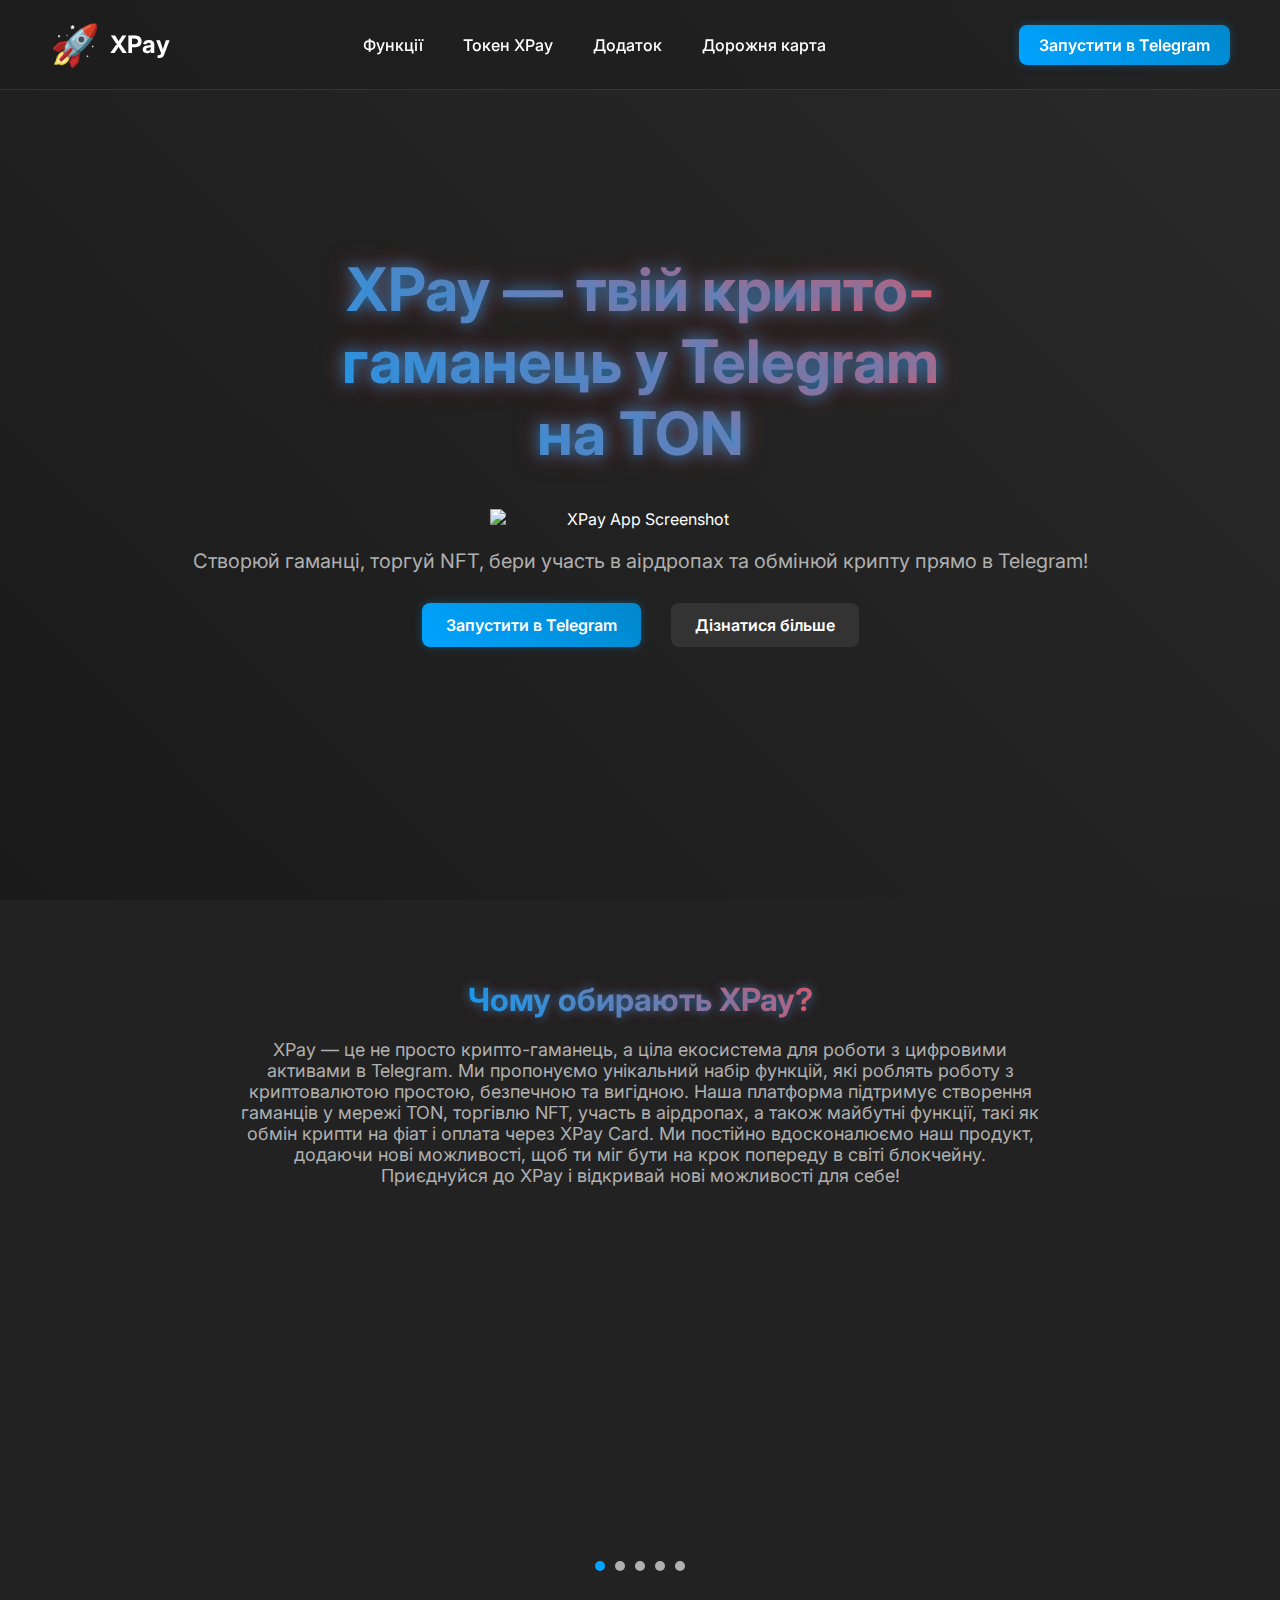
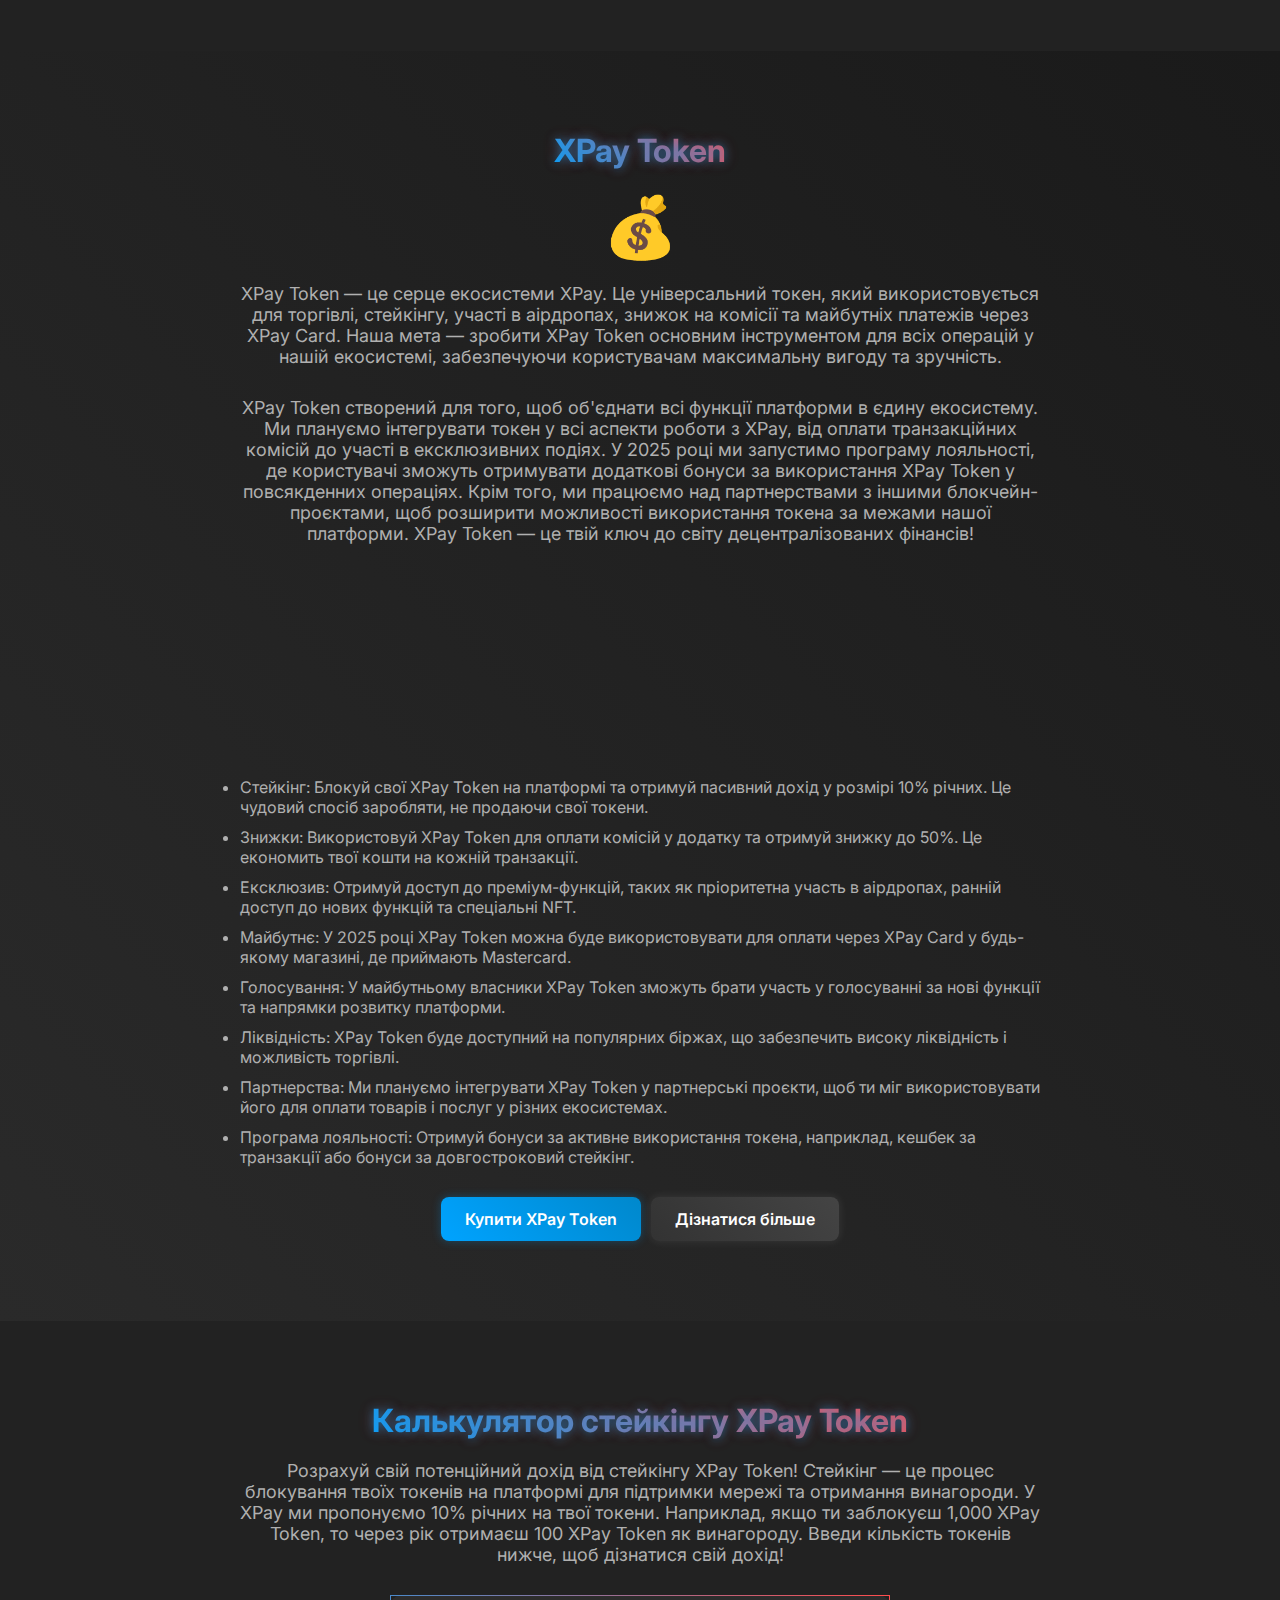
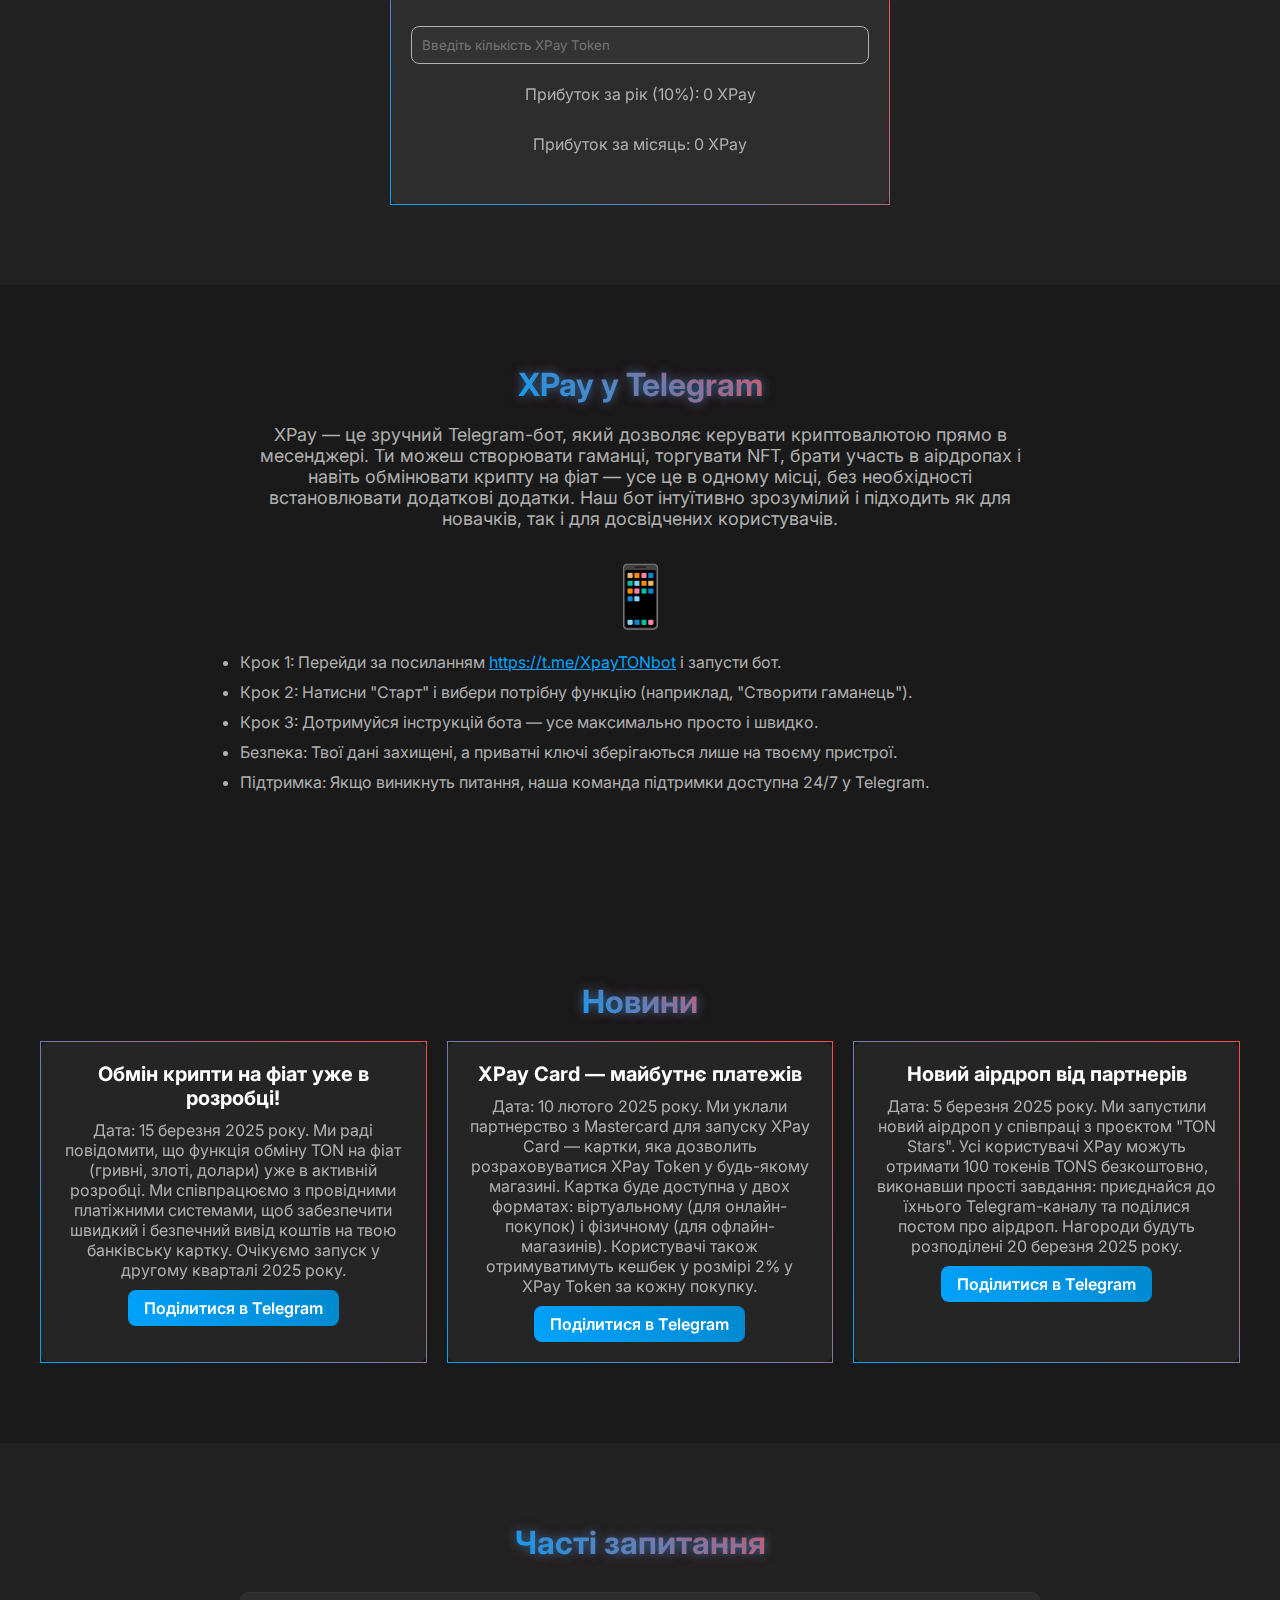
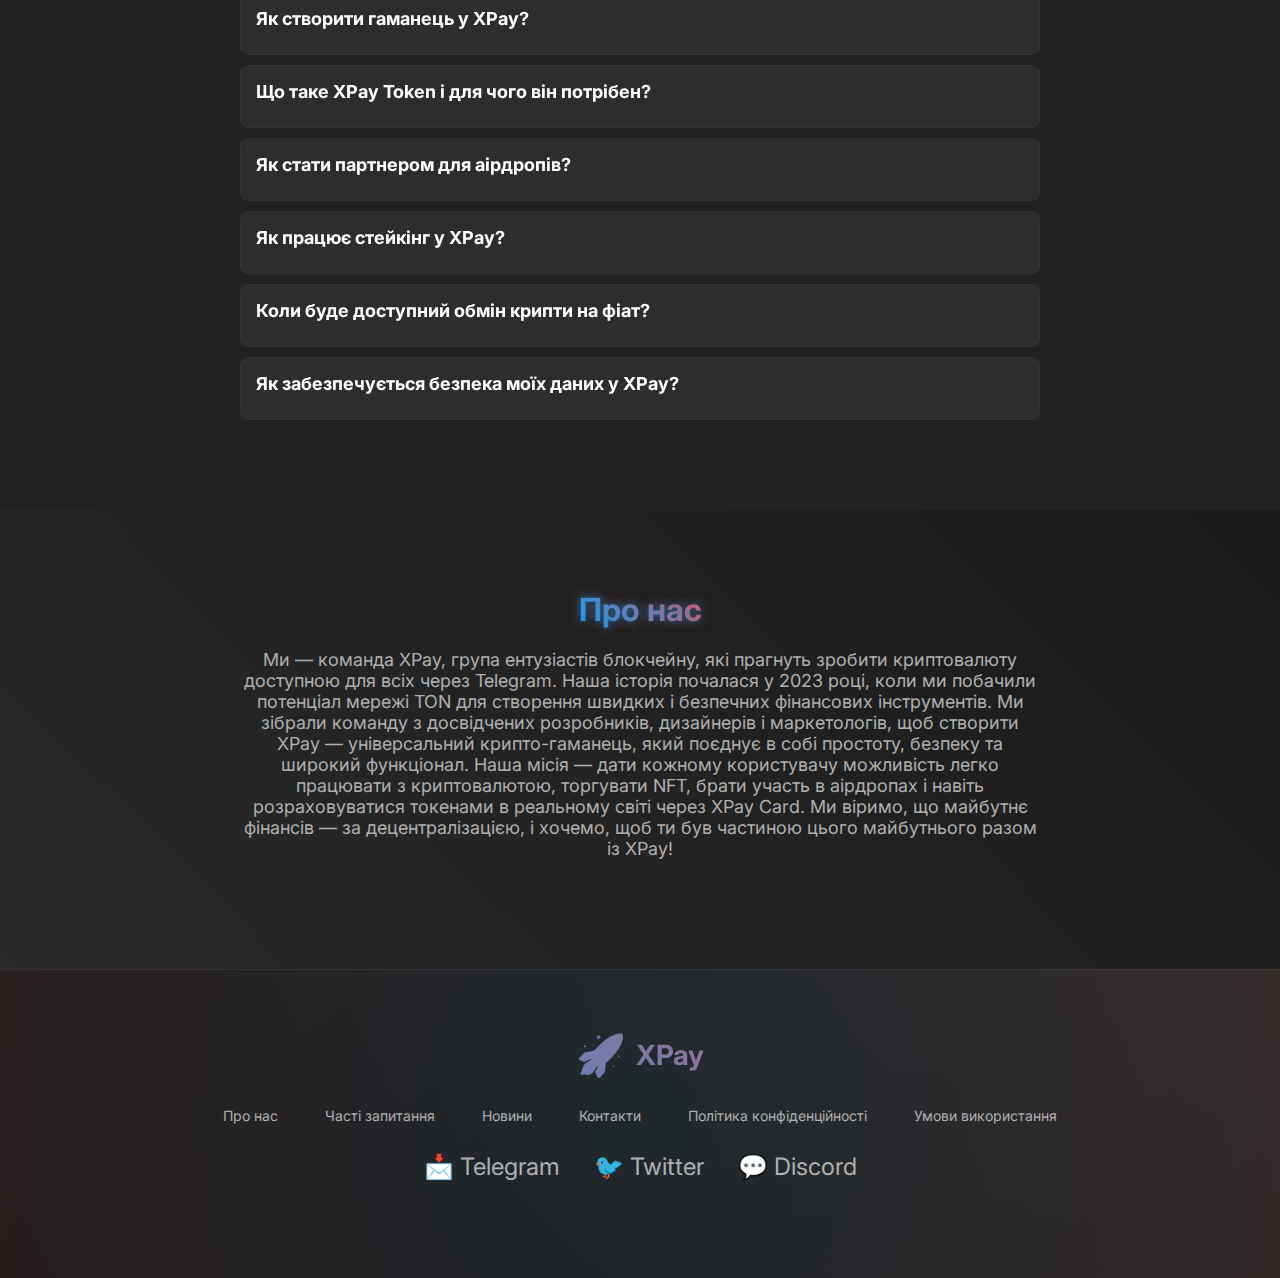
==== index.html @ 530ca231 "Create index.html" ====
<!DOCTYPE html>
<html lang="uk">
<head>
    <meta charset="UTF-8">
    <meta name="viewport" content="width=device-width, initial-scale=1.0">
    <title>XPay - Універсальний крипто-гаманець на TON у Telegram</title>
    <link href="https://fonts.googleapis.com/css2?family=Inter:wght@400;600;700&display=swap" rel="stylesheet">
    <style>
        * {
            margin: 0;
            padding: 0;
            box-sizing: border-box;
            font-family: 'Inter', sans-serif;
        }

        body {
            background-color: #1A1A1A;
            color: #FFFFFF;
        }

        /* Сучасне верхнє меню */
        header {
            display: flex;
            justify-content: space-between;
            align-items: center;
            padding: 20px 50px;
            background: rgba(26, 26, 26, 0.5);
            backdrop-filter: blur(15px);
            border-bottom: 1px solid rgba(255, 255, 255, 0.1);
            position: fixed;
            width: 100%;
            top: 0;
            z-index: 1000;
            transition: background 0.3s;
        }

        header.scrolled {
            background: rgba(26, 26, 26, 0.9);
        }

        .logo {
            display: flex;
            align-items: center;
            font-size: 24px;
            font-weight: 700;
            transition: transform 0.3s;
        }

        .logo:hover {
            transform: scale(1.05);
        }

        .logo span {
            font-size: 40px;
            margin-right: 10px;
        }

        nav {
            display: flex;
            align-items: center;
        }

        nav a {
            color: #FFFFFF;
            text-decoration: none;
            margin: 0 20px;
            font-size: 16px;
            font-weight: 500;
            position: relative;
            transition: color 0.3s;
        }

        nav a::after {
            content: '';
            position: absolute;
            width: 0;
            height: 2px;
            background: #00A3FF;
            bottom: -5px;
            left: 0;
            transition: width 0.3s;
        }

        nav a:hover::after {
            width: 100%;
        }

        nav a:hover {
            color: #00A3FF;
        }

        .download-btn {
            background: linear-gradient(45deg, #00A3FF, #0088CC);
            color: #FFFFFF;
            padding: 10px 20px;
            border-radius: 8px;
            text-decoration: none;
            font-weight: 600;
            transition: transform 0.3s, box-shadow 0.3s;
            box-shadow: 0 0 10px rgba(0, 163, 255, 0.3);
        }

        .download-btn:hover {
            transform: translateY(-2px);
            box-shadow: 0 5px 15px rgba(0, 163, 255, 0.5);
        }

        /* Бургер-меню для мобільних */
        .burger {
            display: none;
            font-size: 30px;
            cursor: pointer;
            color: #FFFFFF;
        }

        #menu-toggle {
            display: none;
        }

        /* Герой-секція */
        .hero {
            height: 100vh;
            display: flex;
            flex-direction: column;
            justify-content: center;
            align-items: center;
            text-align: center;
            padding: 0 20px;
            background: linear-gradient(45deg, #1A1A1A, #2A2A2A);
            background-attachment: fixed;
            background-size: cover;
            position: relative;
        }

        .hero h1 {
            font-size: 60px;
            font-weight: 700;
            margin-bottom: 20px;
            display: inline-block;
            text-align: center;
            max-width: 600px;
            white-space: normal;
            line-height: 1.2;
            background: linear-gradient(45deg, #00A3FF, #FF4D4D);
            -webkit-background-clip: text;
            -webkit-text-fill-color: transparent;
            text-shadow: 0 0 15px rgba(0, 163, 255, 0.7), 0 0 25px rgba(255, 77, 77, 0.5);
        }

        .hero .app-image {
            max-width: 100%;
            width: 300px;
            margin: 20px 0;
            background: none;
            box-shadow: none;
            transition: transform 0.3s;
        }

        .hero .app-image:hover {
            transform: scale(1.05);
        }

        .hero p {
            font-size: 20px;
            color: #B0B0B0;
            margin-bottom: 30px;
        }

        .hero .cta-buttons {
            display: flex;
            flex-wrap: wrap;
            justify-content: center;
            gap: 10px;
        }

        .hero .cta-buttons a {
            margin: 0 10px;
            padding: 12px 24px;
            border-radius: 8px;
            text-decoration: none;
            font-weight: 600;
            transition: background-color 0.3s, transform 0.3s;
        }

        .hero .cta-buttons .primary {
            background: linear-gradient(45deg, #00A3FF, #0088CC);
            color: #FFFFFF;
            box-shadow: 0 0 10px rgba(0, 163, 255, 0.3);
        }

        .hero .cta-buttons .primary:hover {
            transform: translateY(-2px);
            box-shadow: 0 5px 15px rgba(0, 163, 255, 0.5);
        }

        .hero .cta-buttons .secondary {
            background-color: #333333;
            color: #FFFFFF;
        }

        .hero .cta-buttons .secondary:hover {
            background-color: #444444;
            transform: translateY(-2px);
        }

        /* Стиль для всіх заголовків h2 */
        h2 {
            font-size: 32px;
            text-align: center;
            margin-bottom: 20px;
            display: inline-block;
            background: linear-gradient(45deg, #00A3FF, #FF4D4D); /* Той самий градієнт */
            -webkit-background-clip: text;
            -webkit-text-fill-color: transparent;
            text-shadow: 0 0 10px rgba(0, 163, 255, 0.5), 0 0 15px rgba(255, 77, 77, 0.3); /* Легше сяйво */
        }

        /* Переваги (Стиль гральних карт із горизонтальною прокруткою) */
        .features {
            padding: 80px 20px;
            background-color: #222222;
            display: flex;
            flex-direction: column;
            align-items: center;
        }

        .features p {
            color: #B0B0B0;
            font-size: 18px;
            max-width: 800px;
            margin: 0 auto 20px;
            text-align: center;
        }

        .feature-grid {
            display: flex;
            overflow-x: auto;
            gap: 20px;
            max-width: 100%;
            padding-bottom: 20px;
            scroll-snap-type: x mandatory;
            scrollbar-width: thin;
            scrollbar-color: #00A3FF #333333;
            justify-content: center;
        }

        .feature-grid::-webkit-scrollbar {
            height: 8px;
        }

        .feature-grid::-webkit-scrollbar-thumb {
            background: #00A3FF;
            border-radius: 4px;
        }

        .feature-grid::-webkit-scrollbar-track {
            background: #333333;
        }

        .feature-card {
            perspective: 1000px;
            width: 210px;
            height: 315px;
            flex: 0 0 auto;
            scroll-snap-align: center;
            opacity: 0;
            transform: translateX(-50px);
            animation: slideInLeftCard 1s forwards;
        }

        .feature-card:nth-child(1) { animation-delay: 0.2s; }
        .feature-card:nth-child(2) { animation-delay: 0.4s; }
        .feature-card:nth-child(3) { animation-delay: 0.6s; }
        .feature-card:nth-child(4) { animation-delay: 0.8s; }
        .feature-card:nth-child(5) { animation-delay: 1s; }

        @keyframes slideInLeftCard {
            to { opacity: 1; transform: translateX(0); }
        }

        .feature-card-inner {
            position: relative;
            width: 100%;
            height: 100%;
            transition: transform 0.6s;
            transform-style: preserve-3d;
            background: linear-gradient(45deg, #333, #444);
            border: 2px solid #FFD700;
            border-radius: 15px;
            box-shadow: 0 10px 20px rgba(0, 0, 0, 0.5), 0 0 15px rgba(255, 215, 0, 0.3);
        }

        .feature-card:hover .feature-card-inner,
        .feature-card.flipped .feature-card-inner {
            transform: rotateY(180deg);
        }

        .feature-card-front, .feature-card-back {
            position: absolute;
            width: 100%;
            height: 100%;
            backface-visibility: hidden;
            padding: 20px;
            text-align: center;
            border-radius: 15px;
        }

        .feature-card-front {
            background: linear-gradient(45deg, #333, #444);
            display: flex;
            flex-direction: column;
            justify-content: center;
            align-items: center;
        }

        .feature-card-back {
            background: linear-gradient(45deg, #444, #555);
            transform: rotateY(180deg);
            display: flex;
            flex-direction: column;
            justify-content: flex-start;
            align-items: center;
            padding: 15px;
            overflow-y: auto;
        }

        .feature-card-back::-webkit-scrollbar {
            width: 5px;
        }

        .feature-card-back::-webkit-scrollbar-thumb {
            background: #00A3FF;
            border-radius: 4px;
        }

        .feature-card-back::-webkit-scrollbar-track {
            background: #333333;
        }

        .feature-card .icon {
            font-size: 40px;
            margin-bottom: 10px;
        }

        .feature-card h3 {
            font-size: 18px;
            margin-bottom: 10px;
        }

        .feature-card p {
            color: #B0B0B0;
            font-size: 14px;
            margin-bottom: 15px;
        }

        .feature-card ul {
            color: #B0B0B0;
            font-size: 12px;
            margin-bottom: 15px;
            text-align: left;
            padding-left: 10px;
            list-style-type: disc;
        }

        .feature-card ul li {
            margin-bottom: 8px;
            line-height: 1.4;
        }

        .feature-card a {
            display: inline-block;
            background: linear-gradient(45deg, #00A3FF, #0088CC);
            color: #FFFFFF;
            padding: 6px 12px;
            border-radius: 8px;
            text-decoration: none;
            font-weight: 600;
            font-size: 12px;
            transition: transform 0.3s, box-shadow 0.3s;
        }

        .feature-card a:hover {
            transform: translateY(-2px);
            box-shadow: 0 5px 15px rgba(0, 163, 255, 0.5);
        }

        /* Індикатори прокрутки */
        .scroll-indicators {
            display: flex;
            justify-content: center;
            margin-top: 20px;
        }

        .scroll-indicators .dot {
            width: 10px;
            height: 10px;
            background: #B0B0B0;
            border-radius: 50%;
            margin: 0 5px;
            transition: background 0.3s;
            cursor: pointer;
        }

        .scroll-indicators .dot.active {
            background: #00A3FF;
        }

        /* Токен XPay */
        .token {
            padding: 80px 20px;
            text-align: center;
            background: linear-gradient(45deg, #2A2A2A, #1A1A1A);
        }

        .token .icon {
            font-size: 60px;
            margin-bottom: 20px;
        }

        .token p {
            color: #B0B0B0;
            font-size: 18px;
            max-width: 800px;
            margin: 0 auto 30px;
        }

        .token .token-details {
            display: flex;
            flex-wrap: wrap;
            justify-content: center;
            gap: 20px;
            margin-bottom: 30px;
        }

        .token .token-details div {
            background: rgba(255, 255, 255, 0.05);
            backdrop-filter: blur(10px);
            padding: 15px;
            border-radius: 12px;
            width: 200px;
            border: 1px solid;
            border-image: linear-gradient(45deg, #FF4D4D, #00A3FF) 1;
            opacity: 0;
            transform: translateY(20px);
            animation: flyIn 1s forwards;
        }

        .token .token-details div:nth-child(1) { animation-delay: 0.2s; }
        .token .token-details div:nth-child(2) { animation-delay: 0.4s; }
        .token .token-details div:nth-child(3) { animation-delay: 0.6s; }

        @keyframes flyIn {
            to { opacity: 1; transform: translateY(0); }
        }

        .token .token-details div h3 {
            font-size: 18px;
            margin-bottom: 10px;
        }

        .token .token-details div p {
            font-size: 16px;
        }

        .token ul {
            color: #B0B0B0;
            font-size: 16px;
            max-width: 800px;
            margin: 0 auto 30px;
            text-align: left;
        }

        .token ul li {
            margin-bottom: 10px;
        }

        .token .cta-buttons {
            display: flex;
            flex-wrap: wrap;
            justify-content: center;
            gap: 10px;
        }

        .token .cta-buttons .primary,
        .token .cta-buttons .secondary {
            padding: 12px 24px;
            border-radius: 8px;
            text-decoration: none;
            font-weight: 600;
            transition: transform 0.3s, box-shadow 0.3s;
        }

        .token .cta-buttons .primary {
            background: linear-gradient(45deg, #00A3FF, #0088CC);
            color: #FFFFFF;
            box-shadow: 0 0 10px rgba(0, 163, 255, 0.3);
        }

        .token .cta-buttons .primary:hover {
            transform: translateY(-2px);
            box-shadow: 0 5px 15px rgba(0, 163, 255, 0.5);
        }

        .token .cta-buttons .secondary {
            background: linear-gradient(45deg, #333333, #444444);
            color: #FFFFFF;
            box-shadow: 0 0 10px rgba(255, 255, 255, 0.1);
        }

        .token .cta-buttons .secondary:hover {
            transform: translateY(-2px);
            box-shadow: 0 5px 15px rgba(255, 255, 255, 0.3);
        }

        /* Калькулятор стейкінгу */
        .staking-calculator {
            padding: 80px 20px;
            text-align: center;
            background-color: #222222;
        }

        .staking-calculator p {
            color: #B0B0B0;
            font-size: 18px;
            max-width: 800px;
            margin: 0 auto 30px;
        }

        .calculator-box {
            background: rgba(255, 255, 255, 0.05);
            backdrop-filter: blur(10px);
            padding: 20px;
            border-radius: 12px;
            max-width: 500px;
            margin: 0 auto;
            border: 1px solid;
            border-image: linear-gradient(45deg, #00A3FF, #FF4D4D) 1;
        }

        .calculator-box input {
            padding: 10px;
            margin: 10px 0;
            width: 100%;
            border-radius: 8px;
            border: 1px solid #B0B0B0;
            background: #333333;
            color: #FFFFFF;
        }

        .calculator-box p {
            font-size: 16px;
            margin-top: 10px;
        }

        /* Додаток */
        .app {
            padding: 80px 20px;
            text-align: center;
        }

        .app p {
            color: #B0B0B0;
            font-size: 18px;
            max-width: 800px;
            margin: 0 auto 30px;
        }

        .app .icon {
            font-size: 60px;
            margin: 20px 0;
        }

        .app ul {
            text-align: left;
            color: #B0B0B0;
            font-size: 16px;
            max-width: 800px;
            margin: 0 auto 30px;
        }

        .app ul li {
            margin-bottom: 10px;
        }

        /* Новини */
        .news {
            padding: 80px 20px;
            text-align: center;
        }

        .news-grid {
            display: grid;
            grid-template-columns: repeat(auto-fit, minmax(300px, 1fr));
            gap: 20px;
            max-width: 1200px;
            margin: 0 auto;
        }

        .news-card {
            background: rgba(255, 255, 255, 0.05);
            backdrop-filter: blur(10px);
            padding: 20px;
            border-radius: 12px;
            text-align: center;
            border: 1px solid;
            border-image: linear-gradient(45deg, #00A3FF, #FF4D4D) 1;
        }

        .news-card h3 {
            font-size: 20px;
            margin-bottom: 10px;
        }

        .news-card p {
            color: #B0B0B0;
            font-size: 16px;
            margin-bottom: 10px;
        }

        .news-card .share-btn {
            display: inline-block;
            background: linear-gradient(45deg, #00A3FF, #0088CC);
            color: #FFFFFF;
            padding: 8px 16px;
            border-radius: 8px;
            text-decoration: none;
            font-weight: 600;
            transition: transform 0.3s, box-shadow 0.3s;
        }

        .news-card .share-btn:hover {
            transform: translateY(-2px);
            box-shadow: 0 5px 15px rgba(0, 163, 255, 0.5);
        }

        /* Часті запитання */
        .faq {
            padding: 80px 20px;
            text-align: center;
            background-color: #222222;
        }

        .faq-item {
            background: rgba(255, 255, 255, 0.05);
            backdrop-filter: blur(10px);
            padding: 15px;
            border-radius: 8px;
            max-width: 800px;
            margin: 10px auto;
            text-align: left;
            border: 1px solid #333333;
            transition: transform 0.3s;
        }

        .faq-item:hover {
            transform: translateY(-5px);
        }

        .faq-item h3 {
            font-size: 18px;
            margin-bottom: 10px;
            cursor: pointer;
        }

        .faq-item p {
            color: #B0B0B0;
            font-size: 16px;
            display: none;
        }

        .faq-item input[type="checkbox"] {
            display: none;
        }

        .faq-item input[type="checkbox"]:checked ~ p {
            display: block;
        }

        /* Про нас */
        .about {
            padding: 80px 20px;
            text-align: center;
            background: linear-gradient(45deg, #2A2A2A, #1A1A1A);
        }

        .about p {
            color: #B0B0B0;
            font-size: 18px;
            max-width: 800px;
            margin: 0 auto 30px;
        }

        /* Футер */
        footer {
            background: linear-gradient(45deg, #1A1A1A, #2A2A2A);
            padding: 60px 20px;
            text-align: center;
            border-top: 1px solid rgba(255, 255, 255, 0.1);
            position: relative;
            overflow: hidden;
        }

        footer::before {
            content: '';
            position: absolute;
            top: 0;
            left: 0;
            width: 100%;
            height: 100%;
            background: radial-gradient(circle, rgba(0, 163, 255, 0.1) 0%, rgba(255, 77, 77, 0.1) 100%);
            opacity: 0.5;
            z-index: 0;
        }

        footer .footer-content {
            position: relative;
            z-index: 1;
        }

        footer .links {
            display: flex;
            flex-wrap: wrap;
            justify-content: center;
            gap: 15px;
            margin-bottom: 20px;
        }

        footer .links a {
            color: #B0B0B0;
            text-decoration: none;
            font-size: 14px;
            padding: 8px 16px;
            border-radius: 20px;
            transition: background 0.3s, color 0.3s;
        }

        footer .links a:hover {
            background: linear-gradient(45deg, #00A3FF, #FF4D4D);
            color: #FFFFFF;
        }

        footer .socials {
            margin: 20px 0;
        }

        footer .socials a {
            color: #B0B0B0;
            text-decoration: none;
            margin: 0 15px;
            font-size: 24px;
            transition: color 0.3s, transform 0.3s;
            display: inline-block;
        }

        footer .socials a:hover {
            color: #00A3FF;
            transform: scale(1.2);
        }

        footer .footer-logo {
            font-size: 28px;
            font-weight: 700;
            margin-bottom: 20px;
            display: flex;
            align-items: center;
            justify-content: center;
            background: linear-gradient(45deg, #00A3FF, #FF4D4D);
            -webkit-background-clip: text;
            -webkit-text-fill-color: transparent;
            animation: pulse 2s infinite;
        }

        footer .footer-logo span {
            font-size: 40px;
            margin-right: 10px;
        }

        @keyframes pulse {
            0% { transform: scale(1); }
            50% { transform: scale(1.05); }
            100% { transform: scale(1); }
        }

        footer .copyright {
            font-size: 14px;
            color: #B0B0B0;
            margin-top: 20px;
            opacity: 0;
            transform: translateY(20px);
            animation: fadeInUp 1s forwards;
            animation-delay: 0.5s;
        }

        @keyframes fadeInUp {
            to { opacity: 1; transform: translateY(0); }
        }

        /* Адаптація для смартфонів */
        @media (max-width: 768px) {
            /* Верхнє меню */
            header {
                padding: 15px 20px;
            }

            .logo {
                font-size: 20px;
            }

            .logo span {
                font-size: 30px;
            }

            nav {
                display: none;
                position: absolute;
                top: 100%;
                left: 0;
                width: 100%;
                background: rgba(26, 26, 26, 0.9);
                backdrop-filter: blur(15px);
                flex-direction: column;
                padding: 20px 0;
            }

            nav a {
                margin: 10px 0;
                font-size: 18px;
            }

            .burger {
                display: block;
            }

            #menu-toggle:checked ~ nav {
                display: flex;
            }

            .download-btn {
                padding: 8px 16px;
                font-size: 14px;
            }

            /* Герой-секція */
            .hero {
                padding-top: 80px;
                padding-bottom: 30px;
                height: auto;
                min-height: 100vh;
            }

            .hero h1 {
                font-size: 32px;
                max-width: 300px;
            }

            .hero .app-image {
                width: 200px;
            }

            .hero p {
                font-size: 16px;
                margin-bottom: 20px;
            }

            .hero .cta-buttons a {
                padding: 10px 20px;
                font-size: 14px;
            }

            /* Заголовки */
            h2 {
                font-size: 24px;
            }

            /* Переваги */
            .features {
                padding: 40px 20px;
            }

            .features p {
                font-size: 14px !important;
                margin-bottom: 15px;
            }

            .feature-grid {
                gap: 15px;
            }

            .feature-card {
                width: 180px;
                height: 270px;
            }

            .feature-card .icon {
                font-size: 30px;
            }

            .feature-card h3 {
                font-size: 16px;
                margin-bottom: 8px;
            }

            .feature-card p {
                font-size: 12px;
                margin-bottom: 10px;
            }

            .feature-card ul {
                font-size: 10px;
                padding-left: 15px;
            }

            .feature-card ul li {
                margin-bottom: 6px;
                line-height: 1.3;
            }

            .feature-card a {
                padding: 5px 10px;
                font-size: 10px;
            }

            /* Токен XPay */
            .token {
                padding: 40px 20px;
            }

            .token .icon {
                font-size: 40px;
            }

            .token p {
                font-size: 14px;
            }

            .token .token-details div {
                width: 100%;
                max-width: 300px;
            }

            .token .token-details div h3 {
                font-size: 16px;
            }

            .token .token-details div p {
                font-size: 14px;
            }

            .token ul {
                font-size: 14px;
            }

            .token .cta-buttons .primary,
            .token .cta-buttons .secondary {
                padding: 10px 20px;
                font-size: 14px;
            }

            /* Калькулятор стейкінгу */
            .staking-calculator {
                padding: 40px 20px;
            }

            .staking-calculator p {
                font-size: 14px;
            }

            .calculator-box {
                padding: 15px;
            }

            .calculator-box p {
                font-size: 14px;
            }

            /* Додаток */
            .app {
                padding: 40px 20px;
            }

            .app p {
                font-size: 14px;
            }

            .app .icon {
                font-size: 40px;
            }

            .app ul {
                font-size: 14px;
            }

            /* Новини */
            .news {
                padding: 40px 20px;
            }

            .news-grid {
                grid-template-columns: 1fr;
            }

            .news-card h3 {
                font-size: 18px;
            }

            .news-card p {
                font-size: 14px;
            }

            .news-card .share-btn {
                padding: 6px 12px;
                font-size: 14px;
            }

            /* Часті запитання */
            .faq {
                padding: 40px 20px;
            }

            .faq-item {
                padding: 10px;
            }

            .faq-item h3 {
                font-size: 16px;
            }

            .faq-item p {
                font-size: 14px;
            }

            /* Про нас */
            .about {
                padding: 40px 20px;
            }

            .about p {
                font-size: 14px;
            }

            /* Футер */
            footer {
                padding: 40px 15px;
            }

            footer .footer-logo {
                font-size: 24px;
            }

            footer .footer-logo span {
                font-size: 30px;
            }

            footer .links a {
                font-size: 12px;
                padding: 6px 12px;
            }

            footer .socials a {
                font-size: 20px;
                margin: 0 10px;
            }

            footer .copyright {
                font-size: 12px;
            }
        }
    </style>
</head>
<body>
    <!-- Сучасне верхнє меню -->
    <header>
        <div class="logo">
            <span>🚀</span>
            XPay
        </div>
        <input type="checkbox" id="menu-toggle">
        <label for="menu-toggle" class="burger">☰</label>
        <nav>
            <a href="#features">Функції</a>
            <a href="#token">Токен XPay</a>
            <a href="#app">Додаток</a>
            <a href="#roadmap">Дорожня карта</a>
        </nav>
        <a href="https://t.me/XpayTONbot" class="download-btn">Запустити в Telegram</a>
    </header>

    <!-- Герой-секція -->
    <section class="hero">
        <h1>XPay — твій крипто-гаманець у Telegram на TON</h1>
        <img src="https://i.ibb.co/9Hg5RpDV/Gray-Shadow-Yes-You-Can-Affirmation-Motivational-Quote-Your-Story-removebg-preview.png" alt="XPay App Screenshot" class="app-image">
        <p>Створюй гаманці, торгуй NFT, бери участь в аірдропах та обмінюй крипту прямо в Telegram!</p>
        <div class="cta-buttons">
            <a href="https://t.me/XpayTONbot" class="primary">Запустити в Telegram</a>
            <a href="#features" class="secondary">Дізнатися більше</a>
        </div>
    </section>

    <!-- Переваги (Стиль гральних карт із горизонтальною прокруткою) -->
    <section class="features" id="features">
        <h2>Чому обирають XPay?</h2>
        <p style="color: #B0B0B0; font-size: 18px; max-width: 800px; margin: 0 auto 20px; text-align: center;">
            XPay — це не просто крипто-гаманець, а ціла екосистема для роботи з цифровими активами в Telegram. Ми пропонуємо унікальний набір функцій, які роблять роботу з криптовалютою простою, безпечною та вигідною. Наша платформа підтримує створення гаманців у мережі TON, торгівлю NFT, участь в аірдропах, а також майбутні функції, такі як обмін крипти на фіат і оплата через XPay Card. Ми постійно вдосконалюємо наш продукт, додаючи нові можливості, щоб ти міг бути на крок попереду в світі блокчейну. Приєднуйся до XPay і відкривай нові можливості для себе!
        </p>
        <div class="feature-grid">
            <div class="feature-card">
                <div class="feature-card-inner">
                    <div class="feature-card-front">
                        <div class="icon">💳</div>
                        <h3>Гаманці TON</h3>
                        <p>Створюй та керуй гаманцями в мережі TON за кілька кліків.</p>
                    </div>
                    <div class="feature-card-back">
                        <ul>
                            <li>Швидке створення гаманця: Процес займає менше хвилини, просто вибери опцію в Telegram-боті.</li>
                            <li>Безпечні перекази TON Crystal: Усі транзакції захищені завдяки технології блокчейну TON.</li>
                            <li>Інтеграція з Telegram: Керуй гаманцем прямо в месенджері, без додаткових додатків.</li>
                            <li>Підтримка кількох гаманців: Створюй кілька гаманців для різних цілей (наприклад, для торгівлі та зберігання).</li>
                            <li>Експорт/імпорт ключів: Легко переноси свій гаманець на інший пристрій.</li>
                        </ul>
                        <a href="https://t.me/XpayTONbot">Створити гаманець</a>
                    </div>
                </div>
            </div>
            <div class="feature-card">
                <div class="feature-card-inner">
                    <div class="feature-card-front">
                        <div class="icon">🖼️</div>
                        <h3>Торгівля NFT</h3>
                        <p>Купуй, продавай та створюй NFT на нашому маркетплейсі.</p>
                    </div>
                    <div class="feature-card-back">
                        <ul>
                            <li>Створення унікальних NFT: Завантаж зображення, додай опис і створи свій токен за кілька кліків.</li>
                            <li>Торгівля на маркетплейсі: Продавай свої NFT або купуй роботи інших користувачів за TON Crystal.</li>
                            <li>Інтеграція з TON: Усі транзакції швидкі та безпечні завдяки блокчейну TON.</li>
                            <li>Фільтри та категорії: Легко знаходь NFT за жанром, ціною чи популярністю.</li>
                            <li>Роялті для авторів: Отримуй відсоток із кожного перепродажу твоїх NFT.</li>
                        </ul>
                        <a href="https://t.me/XpayTONbot">Створити NFT</a>
                    </div>
                </div>
            </div>
            <div class="feature-card">
                <div class="feature-card-inner">
                    <div class="feature-card-front">
                        <div class="icon">🎁</div>
                        <h3>Аірдропи</h3>
                        <p>Долучайся до аірдропів від партнерів прямо в додатку.</p>
                    </div>
                    <div class="feature-card-back">
                        <ul>
                            <li>Доступ до ексклюзивних проєктів: Ми співпрацюємо з новими блокчейн-стартапами, щоб ти міг отримати токени першим.</li>
                            <li>Легка інтеграція для партнерів: Проєкти можуть швидко додати свої аірдропи через наш Telegram-бот.</li>
                            <li>Нагороди в XPay Token: Отримуй бонуси у вигляді XPay Token за участь в аірдропах.</li>
                            <li>Система завдань: Виконуй прості завдання (наприклад, приєднайся до каналу) і отримуй токени.</li>
                            <li>Регулярні оновлення: Нові аірдропи додаються щотижня, слідкуй за новинами!</li>
                        </ul>
                        <a href="https://t.me/XpayTONbot">Стати партнером</a>
                    </div>
                </div>
            </div>
            <div class="feature-card">
                <div class="feature-card-inner">
                    <div class="feature-card-front">
                        <div class="icon">💱</div>
                        <h3>Обмін крипти</h3>
                        <p>Обмінюй TON на фіат (злоті, долари, гривні) — скоро!</p>
                    </div>
                    <div class="feature-card-back">
                        <ul>
                            <li>Підтримка UAH, PLN, USD: Ми працюємо над інтеграцією популярних валют для зручного обміну.</li>
                            <li>Швидкий обмін: Транзакції обробляються за лічені секунди завдяки технології TON.</li>
                            <li>Низькі комісії: Наші комісії будуть одними з найнижчих на ринку.</li>
                            <li>Прямий вивід на картку: Отримуй фіат прямо на свою банківську картку.</li>
                            <li>Безпека: Усі операції захищені, а твої дані залишаються конфіденційними.</li>
                        </ul>
                        <a href="https://t.me/XpayTONbot">Стежити за оновленнями</a>
                    </div>
                </div>
            </div>
            <div class="feature-card">
                <div class="feature-card-inner">
                    <div class="feature-card-front">
                        <div class="icon">💳</div>
                        <h3>XPay Card</h3>
                        <p>Розраховуйся токенами в магазинах — у майбутньому!</p>
                    </div>
                    <div class="feature-card-back">
                        <ul>
                            <li>Інтеграція з Mastercard: XPay Card буде працювати в будь-якому магазині, де приймають Mastercard.</li>
                            <li>Оплата XPay Token: Використовуй свої токени для повсякденних покупок.</li>
                            <li>Зручність у повсякденному житті: Не потрібно конвертувати крипту в фіат вручну.</li>
                            <li>Кешбек у XPay Token: Отримуй бонуси за кожну покупку.</li>
                            <li>Віртуальна та фізична картка: Вибирай формат, який тобі зручний.</li>
                        </ul>
                        <a href="https://t.me/XpayTONbot">Дізнатися більше</a>
                    </div>
                </div>
            </div>
        </div>
        <div class="scroll-indicators">
            <div class="dot active"></div>
            <div class="dot"></div>
            <div class="dot"></div>
            <div class="dot"></div>
            <div class="dot"></div>
        </div>
    </section>

    <!-- Токен XPay -->
    <section class="token" id="token">
        <h2>XPay Token</h2>
        <div class="icon">💰</div>
        <p>XPay Token — це серце екосистеми XPay. Це універсальний токен, який використовується для торгівлі, стейкінгу, участі в аірдропах, знижок на комісії та майбутніх платежів через XPay Card. Наша мета — зробити XPay Token основним інструментом для всіх операцій у нашій екосистемі, забезпечуючи користувачам максимальну вигоду та зручність.</p>
        <p style="color: #B0B0B0; font-size: 18px; max-width: 800px; margin: 0 auto 30px;">
            XPay Token створений для того, щоб об'єднати всі функції платформи в єдину екосистему. Ми плануємо інтегрувати токен у всі аспекти роботи з XPay, від оплати транзакційних комісій до участі в ексклюзивних подіях. У 2025 році ми запустимо програму лояльності, де користувачі зможуть отримувати додаткові бонуси за використання XPay Token у повсякденних операціях. Крім того, ми працюємо над партнерствами з іншими блокчейн-проєктами, щоб розширити можливості використання токена за межами нашої платформи. XPay Token — це твій ключ до світу децентралізованих фінансів!
        </p>
        <div class="token-details">
            <div>
                <h3>Загальна емісія</h3>
                <p>1,000,000,000 XPay</p>
            </div>
            <div>
                <h3>Розподіл</h3>
                <p>40% — аірдропи<br>30% — команда<br>20% — стейкінг<br>10% — резерв</p>
            </div>
            <div>
                <h3>Переваги</h3>
                <p>Знижки на комісії, ексклюзивні функції.</p>
            </div>
        </div>
        <ul>
            <li>Стейкінг: Блокуй свої XPay Token на платформі та отримуй пасивний дохід у розмірі 10% річних. Це чудовий спосіб заробляти, не продаючи свої токени.</li>
            <li>Знижки: Використовуй XPay Token для оплати комісій у додатку та отримуй знижку до 50%. Це економить твої кошти на кожній транзакції.</li>
            <li>Ексклюзив: Отримуй доступ до преміум-функцій, таких як пріоритетна участь в аірдропах, ранній доступ до нових функцій та спеціальні NFT.</li>
            <li>Майбутнє: У 2025 році XPay Token можна буде використовувати для оплати через XPay Card у будь-якому магазині, де приймають Mastercard.</li>
            <li>Голосування: У майбутньому власники XPay Token зможуть брати участь у голосуванні за нові функції та напрямки розвитку платформи.</li>
            <li>Ліквідність: XPay Token буде доступний на популярних біржах, що забезпечить високу ліквідність і можливість торгівлі.</li>
            <li>Партнерства: Ми плануємо інтегрувати XPay Token у партнерські проєкти, щоб ти міг використовувати його для оплати товарів і послуг у різних екосистемах.</li>
            <li>Програма лояльності: Отримуй бонуси за активне використання токена, наприклад, кешбек за транзакції або бонуси за довгостроковий стейкінг.</li>
        </ul>
        <div class="cta-buttons">
            <a href="https://t.me/XpayTONbot" class="primary">Купити XPay Token</a>
            <a href="https://t.me/XpayTONbot" class="secondary">Дізнатися більше</a>
        </div>
    </section>

    <!-- Калькулятор стейкінгу -->
    <section class="staking-calculator" id="staking-calculator">
        <h2>Калькулятор стейкінгу XPay Token</h2>
        <p>Розрахуй свій потенційний дохід від стейкінгу XPay Token! Стейкінг — це процес блокування твоїх токенів на платформі для підтримки мережі та отримання винагороди. У XPay ми пропонуємо 10% річних на твої токени. Наприклад, якщо ти заблокуєш 1,000 XPay Token, то через рік отримаєш 100 XPay Token як винагороду. Введи кількість токенів нижче, щоб дізнатися свій дохід!</p>
        <div class="calculator-box">
            <input type="number" id="stakeAmount" placeholder="Введіть кількість XPay Token">
            <p>Прибуток за рік (10%): <span id="stakeResult">0 XPay</span></p>
            <p>Прибуток за місяць: <span id="stakeResultMonthly">0 XPay</span></p>
        </div>
    </section>

    <!-- Додаток -->
    <section class="app" id="app">
        <h2>XPay у Telegram</h2>
        <p>XPay — це зручний Telegram-бот, який дозволяє керувати криптовалютою прямо в месенджері. Ти можеш створювати гаманці, торгувати NFT, брати участь в аірдропах і навіть обмінювати крипту на фіат — усе це в одному місці, без необхідності встановлювати додаткові додатки. Наш бот інтуїтивно зрозумілий і підходить як для новачків, так і для досвідчених користувачів.</p>
        <div class="icon">📱</div>
        <ul>
            <li>Крок 1: Перейди за посиланням <a href="https://t.me/XpayTONbot" style="color: #00A3FF;">https://t.me/XpayTONbot</a> і запусти бот.</li>
            <li>Крок 2: Натисни "Старт" і вибери потрібну функцію (наприклад, "Створити гаманець").</li>
            <li>Крок 3: Дотримуйся інструкцій бота — усе максимально просто і швидко.</li>
            <li>Безпека: Твої дані захищені, а приватні ключі зберігаються лише на твоєму пристрої.</li>
            <li>Підтримка: Якщо виникнуть питання, наша команда підтримки доступна 24/7 у Telegram.</li>
        </ul>
    </section>

    <!-- Новини -->
    <section class="news" id="news">
        <h2>Новини</h2>
        <div class="news-grid">
            <div class="news-card">
                <h3>Обмін крипти на фіат уже в розробці!</h3>
                <p>Дата: 15 березня 2025 року. Ми раді повідомити, що функція обміну TON на фіат (гривні, злоті, долари) уже в активній розробці. Ми співпрацюємо з провідними платіжними системами, щоб забезпечити швидкий і безпечний вивід коштів на твою банківську картку. Очікуємо запуск у другому кварталі 2025 року.</p>
                <a href="https://t.me/share/url?url=https://xpay.example.com/news1&text=Обмін крипти на фіат уже в розробці! 🚀" class="share-btn">Поділитися в Telegram</a>
            </div>
            <div class="news-card">
                <h3>XPay Card — майбутнє платежів</h3>
                <p>Дата: 10 лютого 2025 року. Ми уклали партнерство з Mastercard для запуску XPay Card — картки, яка дозволить розраховуватися XPay Token у будь-якому магазині. Картка буде доступна у двох форматах: віртуальному (для онлайн-покупок) і фізичному (для офлайн-магазинів). Користувачі також отримуватимуть кешбек у розмірі 2% у XPay Token за кожну покупку.</p>
                <a href="https://t.me/share/url?url=https://xpay.example.com/news2&text=XPay Card — майбутнє платежів! 💳" class="share-btn">Поділитися в Telegram</a>
            </div>
            <div class="news-card">
                <h3>Новий аірдроп від партнерів</h3>
                <p>Дата: 5 березня 2025 року. Ми запустили новий аірдроп у співпраці з проєктом "TON Stars". Усі користувачі XPay можуть отримати 100 токенів TONS безкоштовно, виконавши прості завдання: приєднайся до їхнього Telegram-каналу та поділися постом про аірдроп. Нагороди будуть розподілені 20 березня 2025 року.</p>
                <a href="https://t.me/share/url?url=https://xpay.example.com/news3&text=Новий аірдроп від TON Stars! 🎁" class="share-btn">Поділитися в Telegram</a>
            </div>
        </div>
    </section>

    <!-- Часті запитання -->
    <section class="faq" id="faq">
        <h2>Часті запитання</h2>
        <div class="faq-item">
            <input type="checkbox" id="faq1">
            <label for="faq1"><h3>Як створити гаманець у XPay?</h3></label>
            <p>Створення гаманця в XPay — це швидкий і простий процес. Спочатку перейди за посиланням до нашого Telegram-бота: <a href="https://t.me/XpayTONbot" style="color: #00A3FF;">https://t.me/XpayTONbot</a>. Натисни "Старт", а потім вибери опцію "Створити гаманець". Бот автоматично згенерує для тебе пару ключів (публічний і приватний). Обов’язково збереж приватний ключ у безпечному місці, адже він потрібен для доступу до твого гаманця. Після цього ти зможеш одразу почати відправляти та отримувати TON Crystal. Увесь процес займає менше хвилини!</p>
        </div>
        <div class="faq-item">
            <input type="checkbox" id="faq2">
            <label for="faq2"><h3>Що таке XPay Token і для чого він потрібен?</h3></label>
            <p>XPay Token — це основний токен екосистеми XPay, який використовується для різних цілей. По-перше, ти можеш використовувати його для стейкінгу та отримувати пасивний дохід (10% річних). По-друге, XPay Token дає знижки на комісії в додатку — до 50% на кожну транзакцію. По-третє, токен відкриває доступ до ексклюзивних функцій, таких як пріоритетна участь в аірдропах і ранній доступ до нових можливостей. У майбутньому XPay Token можна буде використовувати для оплати через XPay Card у будь-якому магазині, де приймають Mastercard. Це універсальний інструмент, який робить роботу з XPay вигіднішою та зручнішою.</p>
        </div>
        <div class="faq-item">
            <input type="checkbox" id="faq3">
            <label for="faq3"><h3>Як стати партнером для аірдропів?</h3></label>
            <p>Якщо ти представляєш блокчейн-проєкт і хочеш провести аірдроп через XPay, ми будемо раді співпраці! Напиши нам у Telegram (@XpayTONbot), і наша команда зв’яжеться з тобою для обговорення деталей. Ми пропонуємо просту інтеграцію: ти надаєш токени для аірдропу, а ми забезпечуємо їх розподіл серед наших користувачів. Ти також можеш встановити завдання для учасників (наприклад, приєднатися до твого Telegram-каналу). Наші користувачі отримають токени, а твій проєкт — нових учасників. Це вигідно для всіх!</p>
        </div>
        <div class="faq-item">
            <input type="checkbox" id="faq4">
            <label for="faq4"><h3>Як працює стейкінг у XPay?</h3></label>
            <p>Стейкінг у XPay дозволяє тобі отримувати пасивний дохід, блокуючи свої XPay Token на платформі. Процес дуже простий: ти обираєш кількість токенів, які хочеш заблокувати, і період стейкінгу (наприклад, 6 місяців або 1 рік). Зараз ми пропонуємо 10% річних, тобто якщо ти заблокуєш 1,000 XPay Token, то через рік отримаєш 100 XPay Token як винагороду. Твої токени залишаються в безпеці, а ти можеш зняти їх після закінчення періоду стейкінгу. Це чудовий спосіб заробляти, не продаючи свої активи!</p>
        </div>
        <div class="faq-item">
            <input type="checkbox" id="faq5">
            <label for="faq5"><h3>Коли буде доступний обмін крипти на фіат?</h3></label>
            <p>Ми активно працюємо над функцією обміну TON на фіат (гривні, злоті, долари). Наразі ми інтегруємо платіжні системи, які дозволять швидко та безпечно виводити кошти на твою банківську картку. Очікуємо, що ця функція буде доступна у другому кварталі 2025 року. Ми також плануємо додати підтримку інших валют, таких як євро, у майбутньому. Слідкуй за нашими новинами, щоб бути в курсі оновлень!</p>
        </div>
        <div class="faq-item">
            <input type="checkbox" id="faq6">
            <label for="faq6"><h3>Як забезпечується безпека моїх даних у XPay?</h3></label>
            <p>Безпека — наш головний пріоритет. Усі транзакції в XPay захищені технологією блокчейну TON, яка забезпечує високий рівень безпеки та анонімності. Твої приватні ключі зберігаються лише на твоєму пристрої, і ми не маємо до них доступу. Ми також використовуємо шифрування для захисту твоїх даних під час роботи з ботом. Якщо у тебе виникнуть питання щодо безпеки, наша команда підтримки доступна 24/7 у Telegram, щоб допомогти тобі.</p>
        </div>
    </section>

    <!-- Про нас -->
    <section class="about" id="about">
        <h2>Про нас</h2>
        <p>Ми — команда XPay, група ентузіастів блокчейну, які прагнуть зробити криптовалюту доступною для всіх через Telegram. Наша історія почалася у 2023 році, коли ми побачили потенціал мережі TON для створення швидких і безпечних фінансових інструментів. Ми зібрали команду з досвідчених розробників, дизайнерів і маркетологів, щоб створити XPay — універсальний крипто-гаманець, який поєднує в собі простоту, безпеку та широкий функціонал. Наша місія — дати кожному користувачу можливість легко працювати з криптовалютою, торгувати NFT, брати участь в аірдропах і навіть розраховуватися токенами в реальному світі через XPay Card. Ми віримо, що майбутнє фінансів — за децентралізацією, і хочемо, щоб ти був частиною цього майбутнього разом із XPay!</p>
    </section>

    <!-- Футер -->
    <footer>
        <div class="footer-content">
            <div class="footer-logo">
                <span>🚀</span>
                XPay
            </div>
            <div class="links">
                <a href="#about">Про нас</a>
                <a href="#faq">Часті запитання</a>
                <a href="#news">Новини</a>
                <a href="#">Контакти</a>
                <a href="#">Політика конфіденційності</a>
                <a href="#">Умови використання</a>
            </div>
            <div class="socials">
                <a href="https://t.me/XpayTONbot">📩 Telegram</a>
                <a href="#">🐦 Twitter</a>
                <a href="#">💬 Discord</a>
            </div>
            <div class="copyright">
                © 2025 XPay. Усі права захищені. Приєднуйся до майбутнього фінансів!
            </div>
        </div>
    </footer>

    <!-- JavaScript для калькулятора стейкінгу, перегортання карток та індикаторів прокрутки -->
    <script>
        // Калькулятор стейкінгу
        document.getElementById('stakeAmount').addEventListener('input', function() {
            const amount = parseFloat(this.value) || 0;
            const yearlyReward = amount * 0.1; // 10% річних
            const monthlyReward = yearlyReward / 12; // Прибуток за місяць
            document.getElementById('stakeResult').textContent = yearlyReward.toFixed(2) + ' XPay';
            document.getElementById('stakeResultMonthly').textContent = monthlyReward.toFixed(2) + ' XPay';
        });

        // Перегортання карток при кліку (для мобільних пристроїв)
        document.querySelectorAll('.feature-card').forEach(card => {
            card.addEventListener('click', () => {
                card.classList.toggle('flipped');
            });
        });

        // Індикатори прокрутки
        const featureGrid = document.querySelector('.feature-grid');
        const dots = document.querySelectorAll('.scroll-indicators .dot');

        featureGrid.addEventListener('scroll', () => {
            const scrollLeft = featureGrid.scrollLeft;
            const cardWidth = featureGrid.querySelector('.feature-card').offsetWidth + 15; // 15 - gap
            const activeIndex = Math.round(scrollLeft / cardWidth);

            dots.forEach((dot, index) => {
                dot.classList.toggle('active', index === activeIndex);
            });
        });

        // Клік по точках для прокрутки
        dots.forEach((dot, index) => {
            dot.addEventListener('click', () => {
                const cardWidth = featureGrid.querySelector('.feature-card').offsetWidth + 15;
                featureGrid.scrollTo({
                    left: index * cardWidth,
                    behavior: 'smooth'
                });
            });
        });
    </script>
</body>
</html>
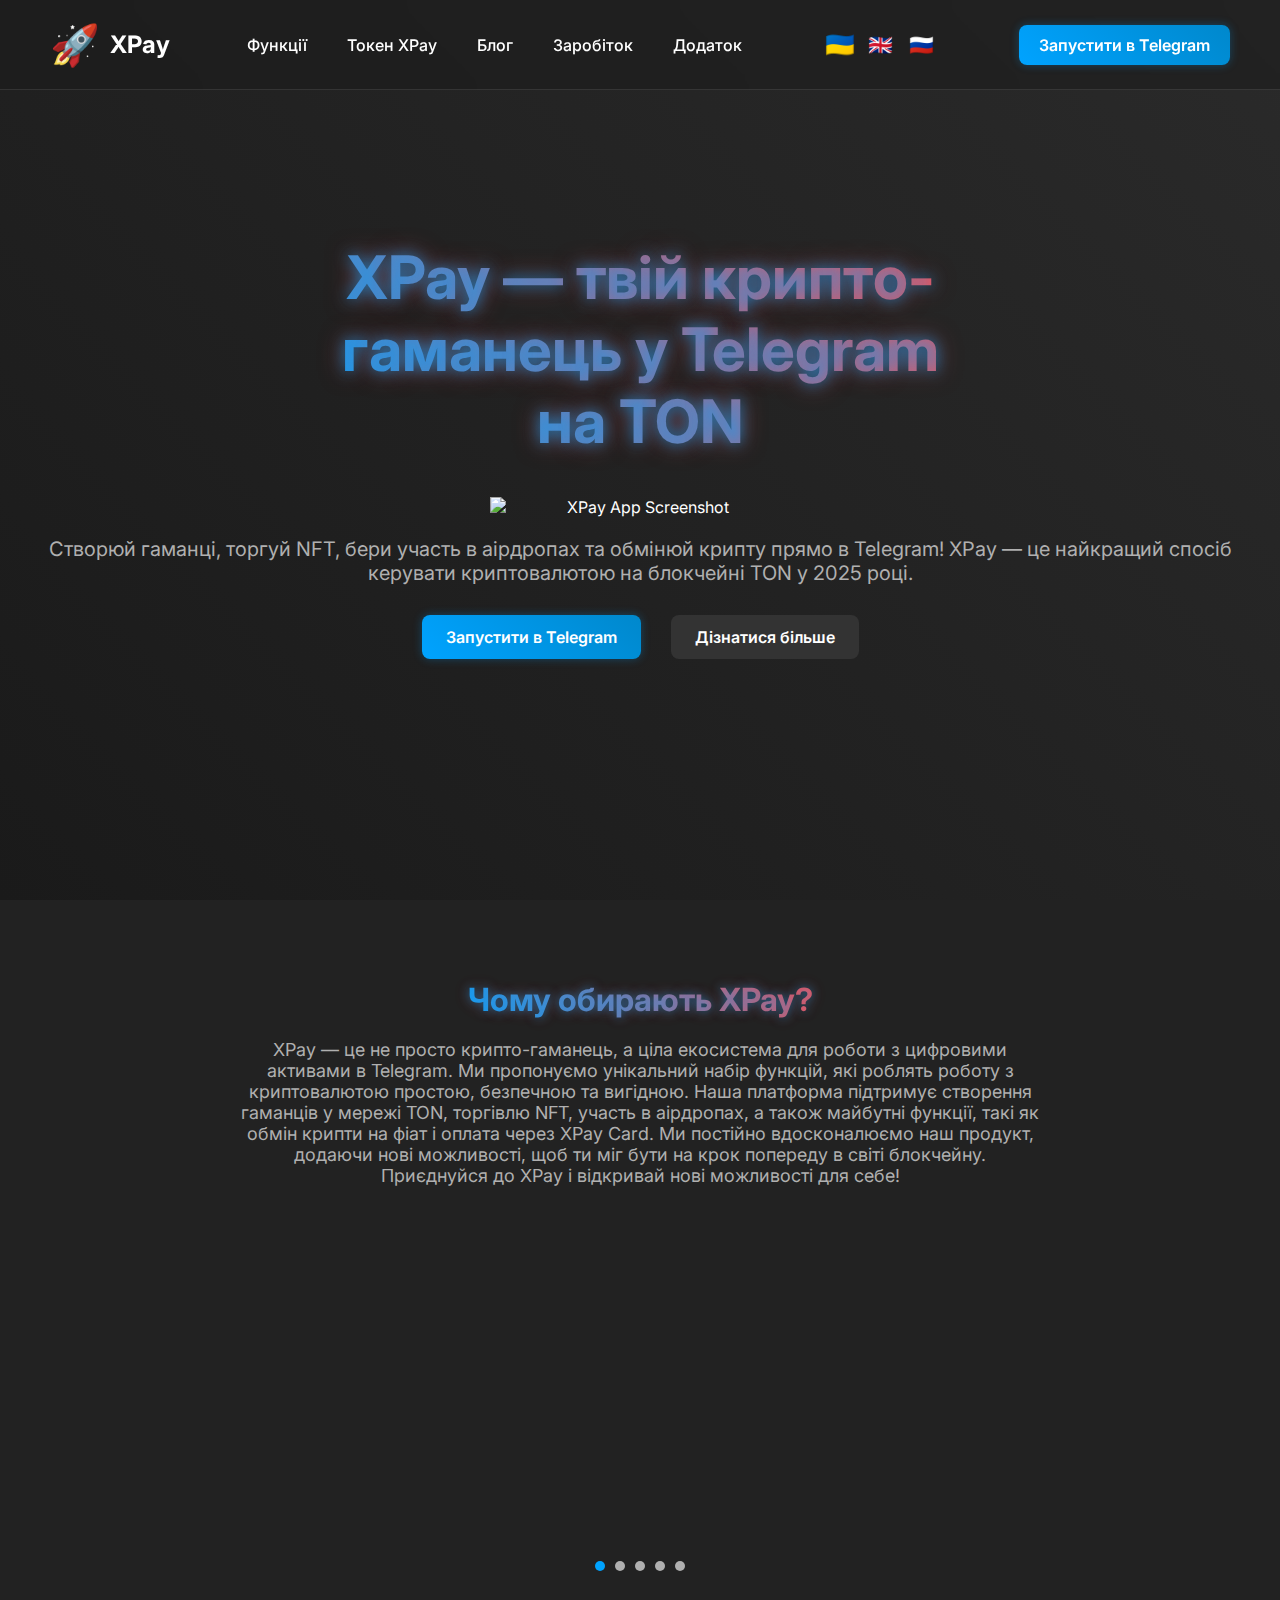
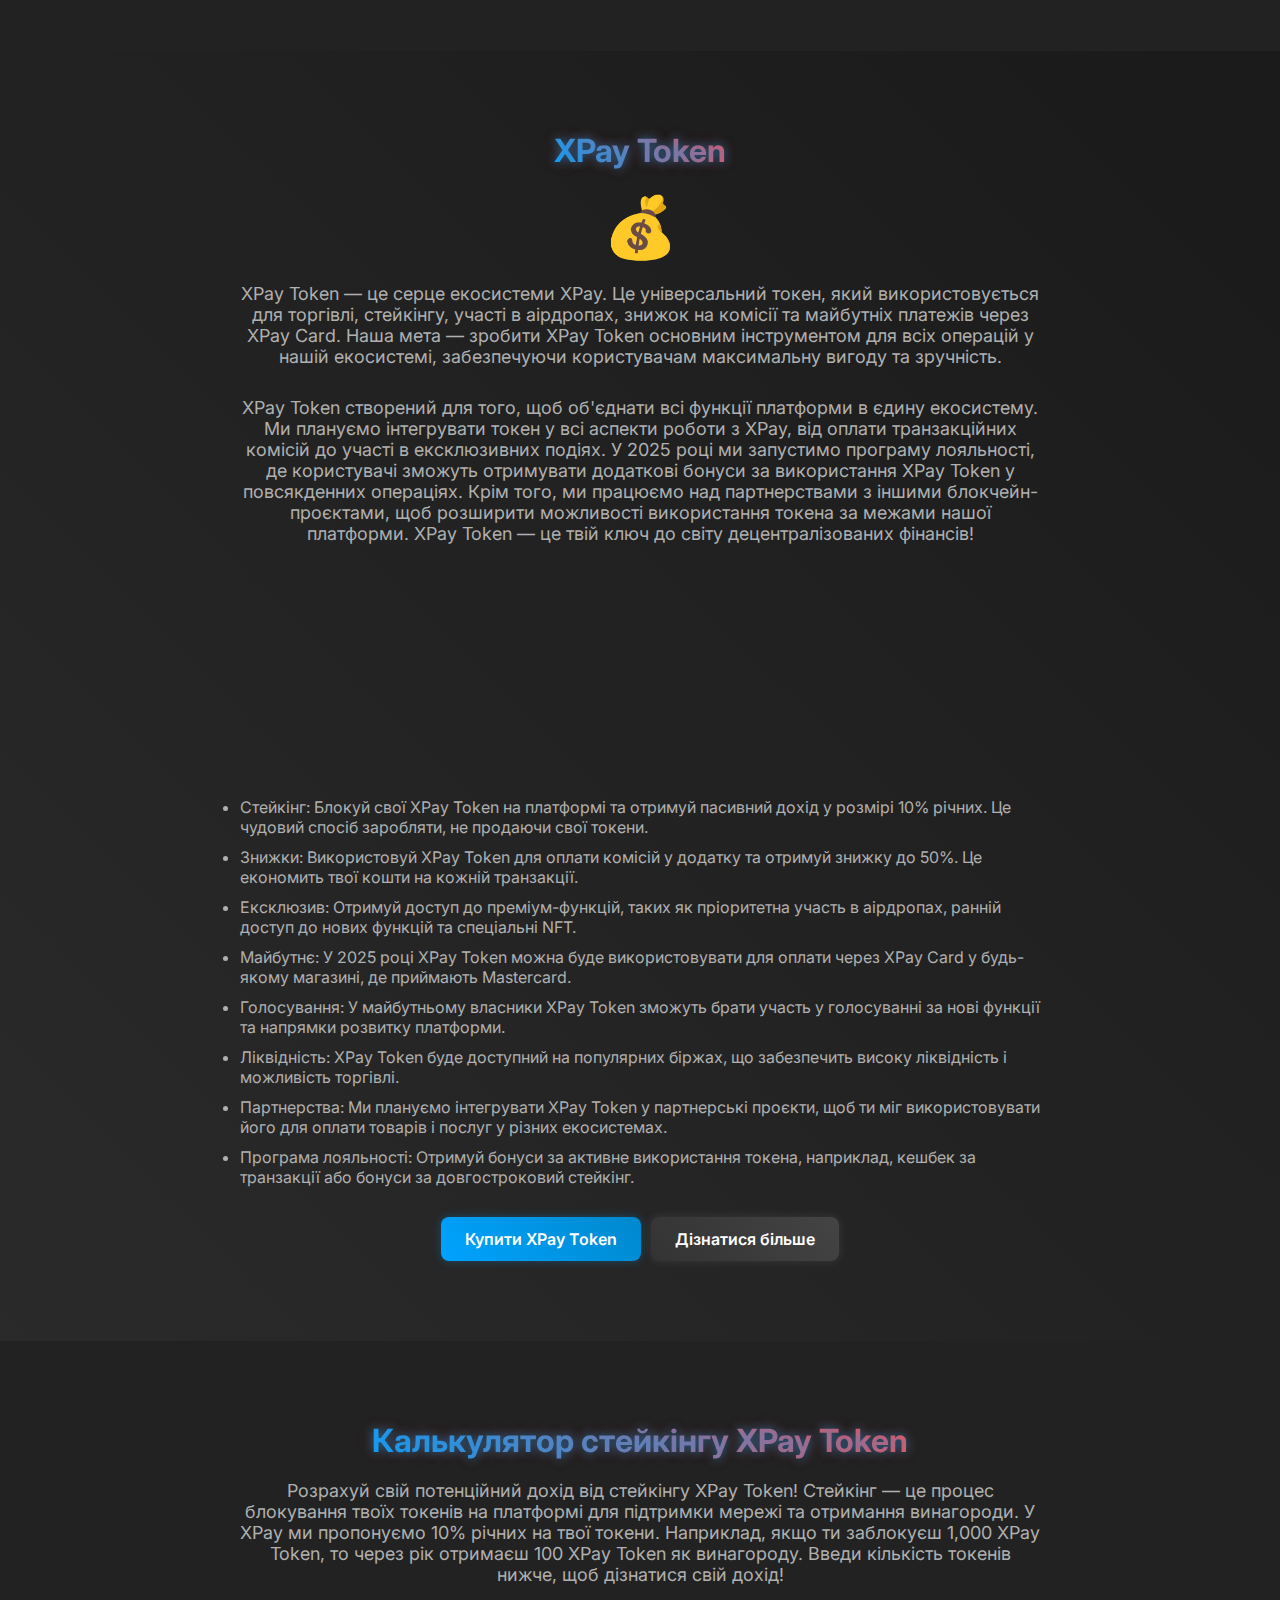
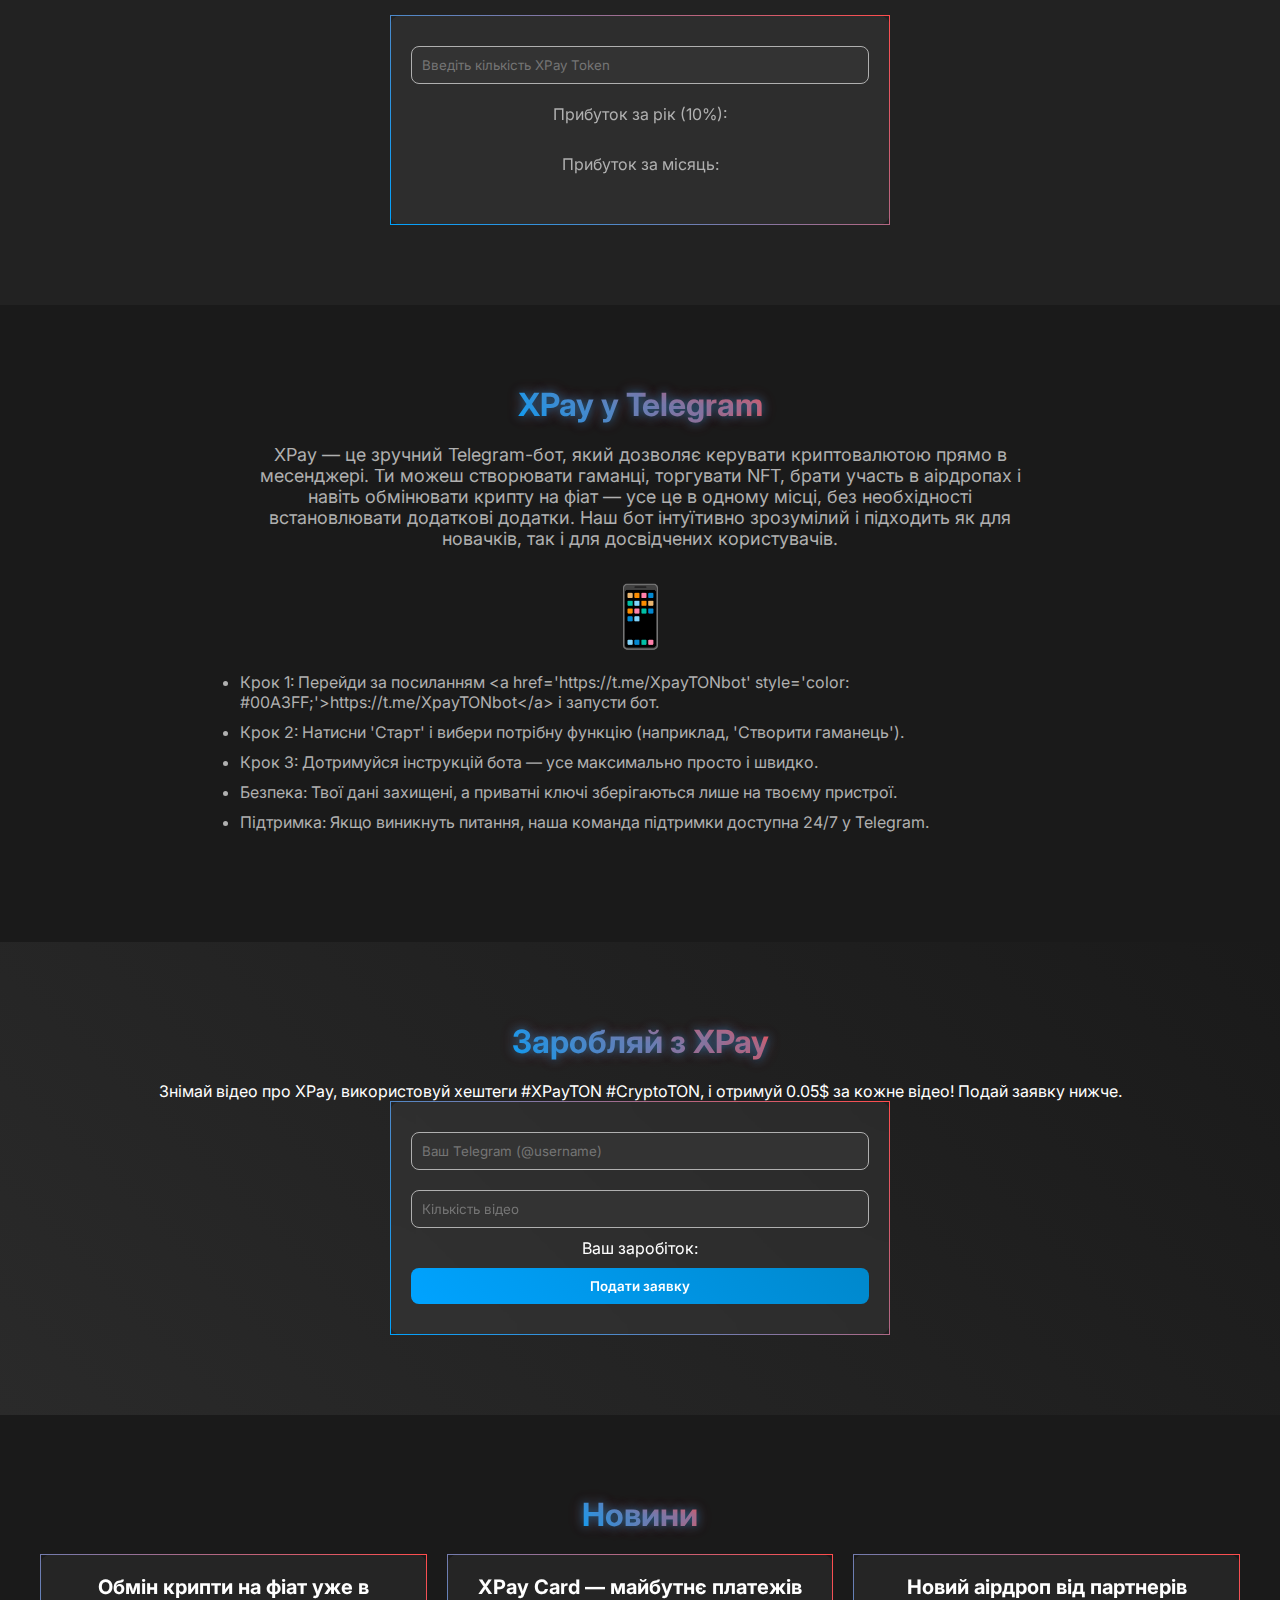
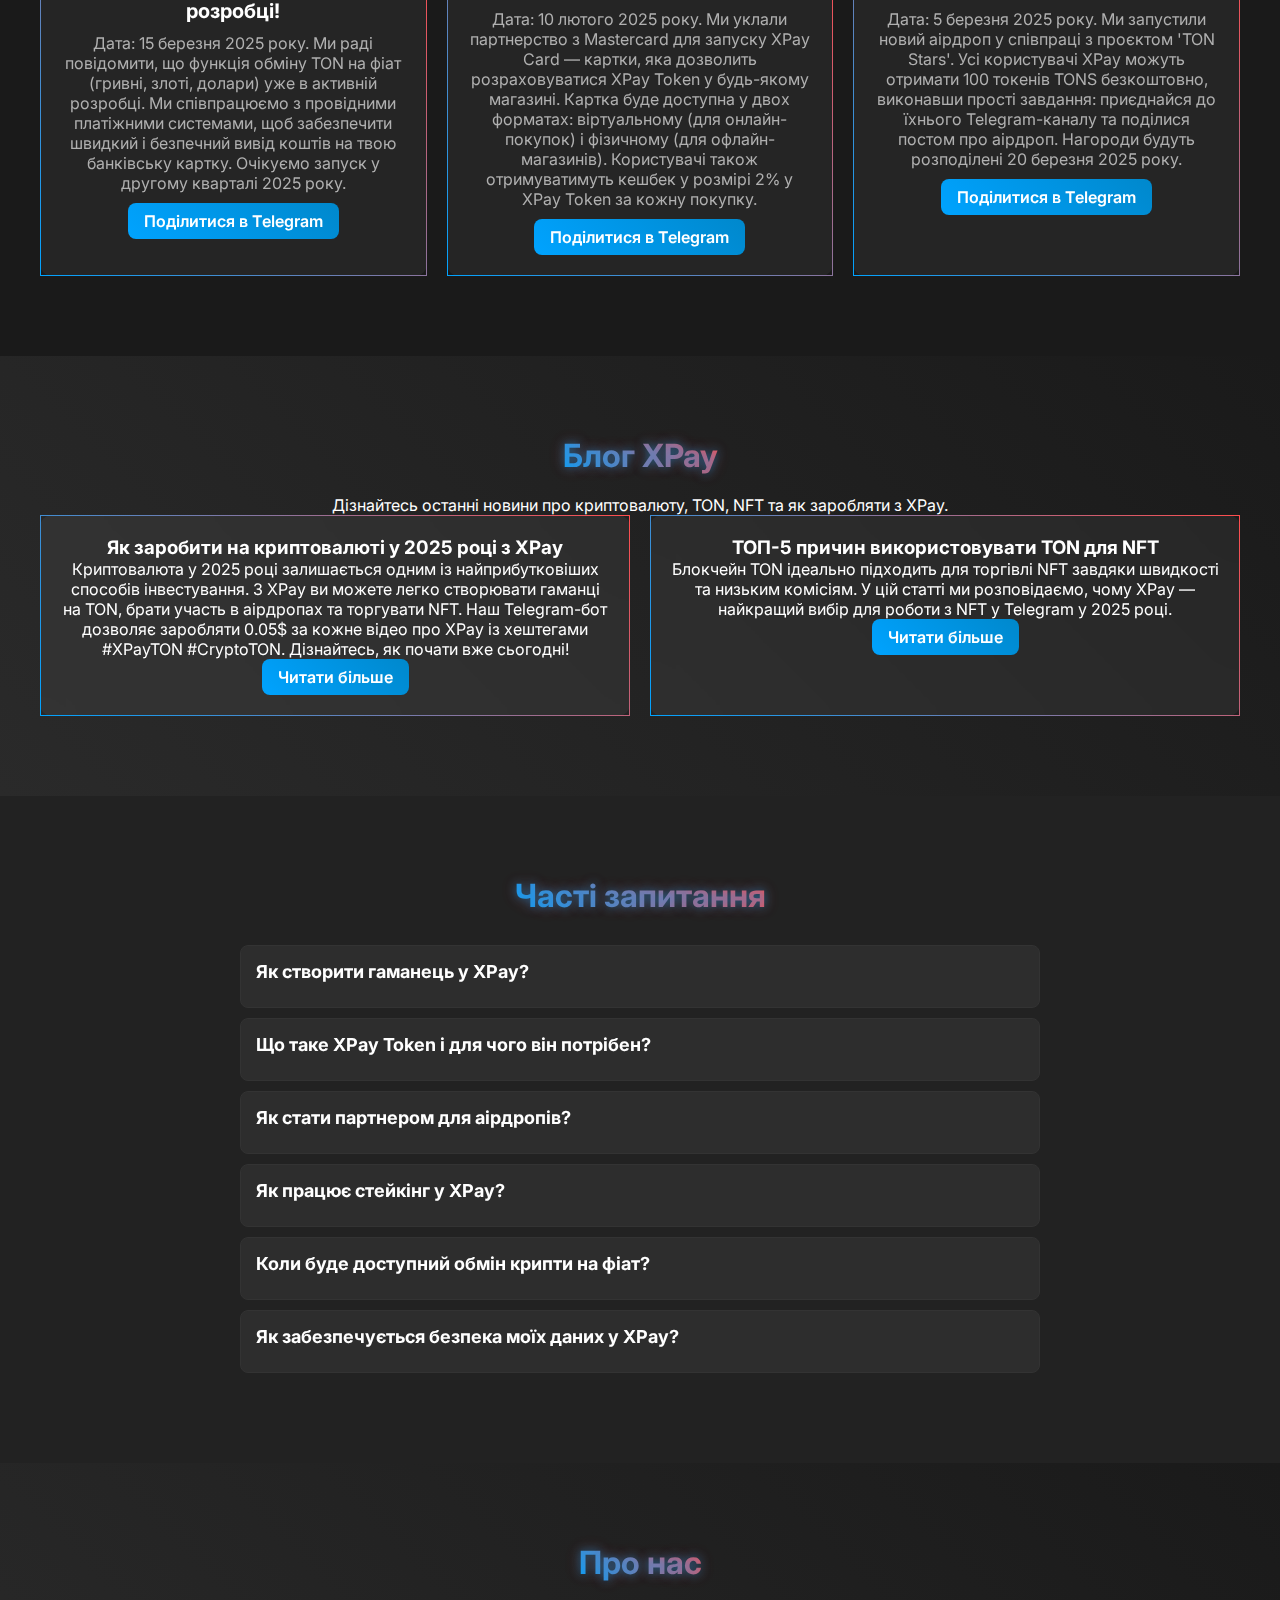
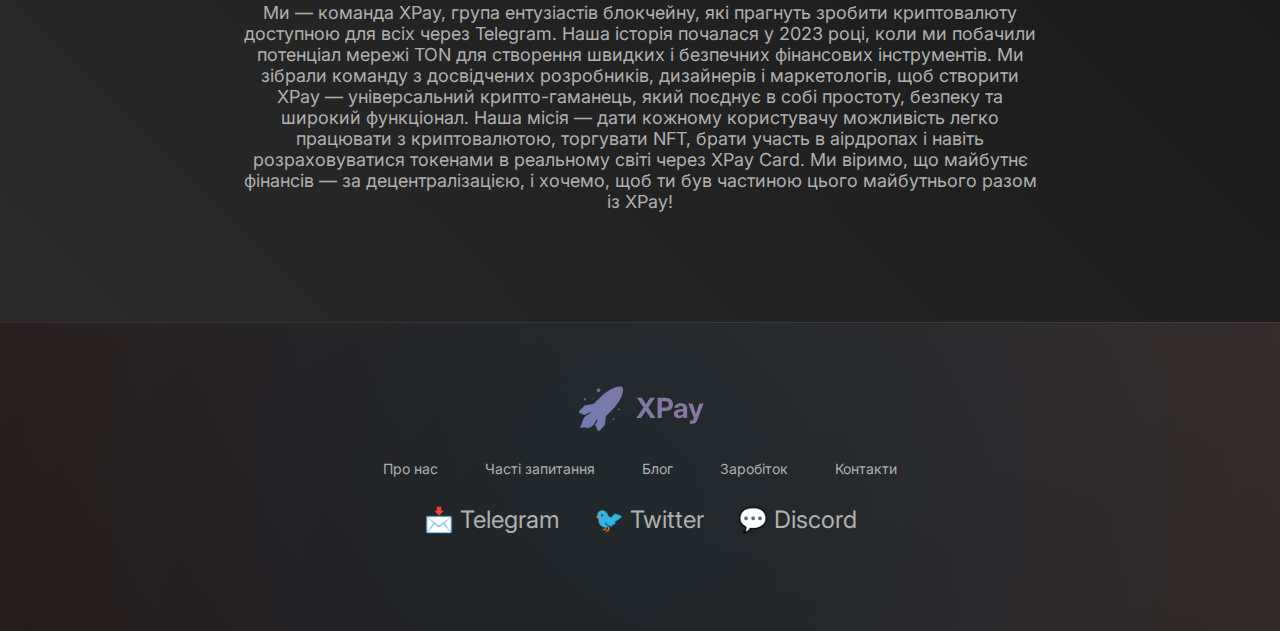
==== commit 86445fb7: "Update index.html" ====
--- a/index.html
+++ b/index.html
@@ -6,1069 +6,1184 @@
     <title>XPay - Універсальний крипто-гаманець на TON у Telegram</title>
     <link href="https://fonts.googleapis.com/css2?family=Inter:wght@400;600;700&display=swap" rel="stylesheet">
     <style>
-        * {
-            margin: 0;
-            padding: 0;
-            box-sizing: border-box;
-            font-family: 'Inter', sans-serif;
-        }
-
-        body {
-            background-color: #1A1A1A;
-            color: #FFFFFF;
-        }
-
-        /* Сучасне верхнє меню */
-        header {
-            display: flex;
-            justify-content: space-between;
-            align-items: center;
-            padding: 20px 50px;
-            background: rgba(26, 26, 26, 0.5);
-            backdrop-filter: blur(15px);
-            border-bottom: 1px solid rgba(255, 255, 255, 0.1);
-            position: fixed;
-            width: 100%;
-            top: 0;
-            z-index: 1000;
-            transition: background 0.3s;
-        }
-
-        header.scrolled {
-            background: rgba(26, 26, 26, 0.9);
-        }
-
-        .logo {
-            display: flex;
-            align-items: center;
-            font-size: 24px;
-            font-weight: 700;
-            transition: transform 0.3s;
-        }
-
-        .logo:hover {
-            transform: scale(1.05);
-        }
-
-        .logo span {
-            font-size: 40px;
-            margin-right: 10px;
-        }
-
-        nav {
-            display: flex;
-            align-items: center;
-        }
-
-        nav a {
-            color: #FFFFFF;
-            text-decoration: none;
-            margin: 0 20px;
-            font-size: 16px;
-            font-weight: 500;
-            position: relative;
-            transition: color 0.3s;
-        }
-
-        nav a::after {
-            content: '';
-            position: absolute;
-            width: 0;
-            height: 2px;
-            background: #00A3FF;
-            bottom: -5px;
-            left: 0;
-            transition: width 0.3s;
-        }
-
-        nav a:hover::after {
-            width: 100%;
-        }
-
-        nav a:hover {
-            color: #00A3FF;
-        }
-
-        .download-btn {
-            background: linear-gradient(45deg, #00A3FF, #0088CC);
-            color: #FFFFFF;
-            padding: 10px 20px;
-            border-radius: 8px;
-            text-decoration: none;
-            font-weight: 600;
-            transition: transform 0.3s, box-shadow 0.3s;
-            box-shadow: 0 0 10px rgba(0, 163, 255, 0.3);
-        }
-
-        .download-btn:hover {
-            transform: translateY(-2px);
-            box-shadow: 0 5px 15px rgba(0, 163, 255, 0.5);
-        }
-
-        /* Бургер-меню для мобільних */
-        .burger {
-            display: none;
-            font-size: 30px;
-            cursor: pointer;
-            color: #FFFFFF;
-        }
-
-        #menu-toggle {
-            display: none;
-        }
-
-        /* Герой-секція */
-        .hero {
-            height: 100vh;
-            display: flex;
-            flex-direction: column;
-            justify-content: center;
-            align-items: center;
-            text-align: center;
-            padding: 0 20px;
-            background: linear-gradient(45deg, #1A1A1A, #2A2A2A);
-            background-attachment: fixed;
-            background-size: cover;
-            position: relative;
-        }
-
-        .hero h1 {
-            font-size: 60px;
-            font-weight: 700;
-            margin-bottom: 20px;
-            display: inline-block;
-            text-align: center;
-            max-width: 600px;
-            white-space: normal;
-            line-height: 1.2;
-            background: linear-gradient(45deg, #00A3FF, #FF4D4D);
-            -webkit-background-clip: text;
-            -webkit-text-fill-color: transparent;
-            text-shadow: 0 0 15px rgba(0, 163, 255, 0.7), 0 0 25px rgba(255, 77, 77, 0.5);
-        }
-
-        .hero .app-image {
-            max-width: 100%;
-            width: 300px;
-            margin: 20px 0;
-            background: none;
-            box-shadow: none;
-            transition: transform 0.3s;
-        }
-
-        .hero .app-image:hover {
-            transform: scale(1.05);
-        }
-
-        .hero p {
-            font-size: 20px;
-            color: #B0B0B0;
-            margin-bottom: 30px;
-        }
-
-        .hero .cta-buttons {
-            display: flex;
-            flex-wrap: wrap;
-            justify-content: center;
-            gap: 10px;
-        }
-
-        .hero .cta-buttons a {
-            margin: 0 10px;
-            padding: 12px 24px;
-            border-radius: 8px;
-            text-decoration: none;
-            font-weight: 600;
-            transition: background-color 0.3s, transform 0.3s;
-        }
-
-        .hero .cta-buttons .primary {
-            background: linear-gradient(45deg, #00A3FF, #0088CC);
-            color: #FFFFFF;
-            box-shadow: 0 0 10px rgba(0, 163, 255, 0.3);
-        }
-
-        .hero .cta-buttons .primary:hover {
-            transform: translateY(-2px);
-            box-shadow: 0 5px 15px rgba(0, 163, 255, 0.5);
-        }
-
-        .hero .cta-buttons .secondary {
-            background-color: #333333;
-            color: #FFFFFF;
-        }
-
-        .hero .cta-buttons .secondary:hover {
-            background-color: #444444;
-            transform: translateY(-2px);
-        }
-
-        /* Стиль для всіх заголовків h2 */
-        h2 {
-            font-size: 32px;
-            text-align: center;
-            margin-bottom: 20px;
-            display: inline-block;
-            background: linear-gradient(45deg, #00A3FF, #FF4D4D); /* Той самий градієнт */
-            -webkit-background-clip: text;
-            -webkit-text-fill-color: transparent;
-            text-shadow: 0 0 10px rgba(0, 163, 255, 0.5), 0 0 15px rgba(255, 77, 77, 0.3); /* Легше сяйво */
-        }
-
-        /* Переваги (Стиль гральних карт із горизонтальною прокруткою) */
-        .features {
-            padding: 80px 20px;
-            background-color: #222222;
-            display: flex;
-            flex-direction: column;
-            align-items: center;
-        }
-
-        .features p {
-            color: #B0B0B0;
-            font-size: 18px;
-            max-width: 800px;
-            margin: 0 auto 20px;
-            text-align: center;
-        }
-
-        .feature-grid {
-            display: flex;
-            overflow-x: auto;
-            gap: 20px;
-            max-width: 100%;
-            padding-bottom: 20px;
-            scroll-snap-type: x mandatory;
-            scrollbar-width: thin;
-            scrollbar-color: #00A3FF #333333;
-            justify-content: center;
-        }
-
-        .feature-grid::-webkit-scrollbar {
-            height: 8px;
-        }
-
-        .feature-grid::-webkit-scrollbar-thumb {
-            background: #00A3FF;
-            border-radius: 4px;
-        }
-
-        .feature-grid::-webkit-scrollbar-track {
-            background: #333333;
-        }
-
-        .feature-card {
-            perspective: 1000px;
-            width: 210px;
-            height: 315px;
-            flex: 0 0 auto;
-            scroll-snap-align: center;
-            opacity: 0;
-            transform: translateX(-50px);
-            animation: slideInLeftCard 1s forwards;
-        }
-
-        .feature-card:nth-child(1) { animation-delay: 0.2s; }
-        .feature-card:nth-child(2) { animation-delay: 0.4s; }
-        .feature-card:nth-child(3) { animation-delay: 0.6s; }
-        .feature-card:nth-child(4) { animation-delay: 0.8s; }
-        .feature-card:nth-child(5) { animation-delay: 1s; }
-
-        @keyframes slideInLeftCard {
-            to { opacity: 1; transform: translateX(0); }
-        }
-
-        .feature-card-inner {
-            position: relative;
-            width: 100%;
-            height: 100%;
-            transition: transform 0.6s;
-            transform-style: preserve-3d;
-            background: linear-gradient(45deg, #333, #444);
-            border: 2px solid #FFD700;
-            border-radius: 15px;
-            box-shadow: 0 10px 20px rgba(0, 0, 0, 0.5), 0 0 15px rgba(255, 215, 0, 0.3);
-        }
-
-        .feature-card:hover .feature-card-inner,
-        .feature-card.flipped .feature-card-inner {
-            transform: rotateY(180deg);
-        }
-
-        .feature-card-front, .feature-card-back {
-            position: absolute;
-            width: 100%;
-            height: 100%;
-            backface-visibility: hidden;
-            padding: 20px;
-            text-align: center;
-            border-radius: 15px;
-        }
-
-        .feature-card-front {
-            background: linear-gradient(45deg, #333, #444);
-            display: flex;
-            flex-direction: column;
-            justify-content: center;
-            align-items: center;
-        }
-
-        .feature-card-back {
-            background: linear-gradient(45deg, #444, #555);
-            transform: rotateY(180deg);
-            display: flex;
-            flex-direction: column;
-            justify-content: flex-start;
-            align-items: center;
-            padding: 15px;
-            overflow-y: auto;
-        }
-
-        .feature-card-back::-webkit-scrollbar {
-            width: 5px;
-        }
-
-        .feature-card-back::-webkit-scrollbar-thumb {
-            background: #00A3FF;
-            border-radius: 4px;
-        }
-
-        .feature-card-back::-webkit-scrollbar-track {
-            background: #333333;
-        }
-
-        .feature-card .icon {
-            font-size: 40px;
-            margin-bottom: 10px;
-        }
-
-        .feature-card h3 {
-            font-size: 18px;
-            margin-bottom: 10px;
-        }
-
-        .feature-card p {
-            color: #B0B0B0;
-            font-size: 14px;
-            margin-bottom: 15px;
-        }
-
-        .feature-card ul {
-            color: #B0B0B0;
-            font-size: 12px;
-            margin-bottom: 15px;
-            text-align: left;
-            padding-left: 10px;
-            list-style-type: disc;
-        }
-
-        .feature-card ul li {
-            margin-bottom: 8px;
-            line-height: 1.4;
-        }
-
-        .feature-card a {
-            display: inline-block;
-            background: linear-gradient(45deg, #00A3FF, #0088CC);
-            color: #FFFFFF;
-            padding: 6px 12px;
-            border-radius: 8px;
-            text-decoration: none;
-            font-weight: 600;
-            font-size: 12px;
-            transition: transform 0.3s, box-shadow 0.3s;
-        }
-
-        .feature-card a:hover {
-            transform: translateY(-2px);
-            box-shadow: 0 5px 15px rgba(0, 163, 255, 0.5);
-        }
-
-        /* Індикатори прокрутки */
-        .scroll-indicators {
-            display: flex;
-            justify-content: center;
-            margin-top: 20px;
-        }
-
-        .scroll-indicators .dot {
-            width: 10px;
-            height: 10px;
-            background: #B0B0B0;
-            border-radius: 50%;
-            margin: 0 5px;
-            transition: background 0.3s;
-            cursor: pointer;
-        }
-
-        .scroll-indicators .dot.active {
-            background: #00A3FF;
-        }
-
-        /* Токен XPay */
-        .token {
-            padding: 80px 20px;
-            text-align: center;
-            background: linear-gradient(45deg, #2A2A2A, #1A1A1A);
-        }
-
-        .token .icon {
-            font-size: 60px;
-            margin-bottom: 20px;
-        }
-
-        .token p {
-            color: #B0B0B0;
-            font-size: 18px;
-            max-width: 800px;
-            margin: 0 auto 30px;
-        }
-
-        .token .token-details {
-            display: flex;
-            flex-wrap: wrap;
-            justify-content: center;
-            gap: 20px;
-            margin-bottom: 30px;
-        }
-
-        .token .token-details div {
-            background: rgba(255, 255, 255, 0.05);
-            backdrop-filter: blur(10px);
-            padding: 15px;
-            border-radius: 12px;
-            width: 200px;
-            border: 1px solid;
-            border-image: linear-gradient(45deg, #FF4D4D, #00A3FF) 1;
-            opacity: 0;
-            transform: translateY(20px);
-            animation: flyIn 1s forwards;
-        }
-
-        .token .token-details div:nth-child(1) { animation-delay: 0.2s; }
-        .token .token-details div:nth-child(2) { animation-delay: 0.4s; }
-        .token .token-details div:nth-child(3) { animation-delay: 0.6s; }
-
-        @keyframes flyIn {
-            to { opacity: 1; transform: translateY(0); }
-        }
-
-        .token .token-details div h3 {
-            font-size: 18px;
-            margin-bottom: 10px;
-        }
-
-        .token .token-details div p {
-            font-size: 16px;
-        }
-
-        .token ul {
-            color: #B0B0B0;
-            font-size: 16px;
-            max-width: 800px;
-            margin: 0 auto 30px;
-            text-align: left;
-        }
-
-        .token ul li {
-            margin-bottom: 10px;
-        }
-
-        .token .cta-buttons {
-            display: flex;
-            flex-wrap: wrap;
-            justify-content: center;
-            gap: 10px;
-        }
-
-        .token .cta-buttons .primary,
-        .token .cta-buttons .secondary {
-            padding: 12px 24px;
-            border-radius: 8px;
-            text-decoration: none;
-            font-weight: 600;
-            transition: transform 0.3s, box-shadow 0.3s;
-        }
-
-        .token .cta-buttons .primary {
-            background: linear-gradient(45deg, #00A3FF, #0088CC);
-            color: #FFFFFF;
-            box-shadow: 0 0 10px rgba(0, 163, 255, 0.3);
-        }
-
-        .token .cta-buttons .primary:hover {
-            transform: translateY(-2px);
-            box-shadow: 0 5px 15px rgba(0, 163, 255, 0.5);
-        }
-
-        .token .cta-buttons .secondary {
-            background: linear-gradient(45deg, #333333, #444444);
-            color: #FFFFFF;
-            box-shadow: 0 0 10px rgba(255, 255, 255, 0.1);
-        }
-
-        .token .cta-buttons .secondary:hover {
-            transform: translateY(-2px);
-            box-shadow: 0 5px 15px rgba(255, 255, 255, 0.3);
-        }
-
-        /* Калькулятор стейкінгу */
-        .staking-calculator {
-            padding: 80px 20px;
-            text-align: center;
-            background-color: #222222;
-        }
-
-        .staking-calculator p {
-            color: #B0B0B0;
-            font-size: 18px;
-            max-width: 800px;
-            margin: 0 auto 30px;
-        }
-
-        .calculator-box {
-            background: rgba(255, 255, 255, 0.05);
-            backdrop-filter: blur(10px);
-            padding: 20px;
-            border-radius: 12px;
-            max-width: 500px;
-            margin: 0 auto;
-            border: 1px solid;
-            border-image: linear-gradient(45deg, #00A3FF, #FF4D4D) 1;
-        }
-
-        .calculator-box input {
-            padding: 10px;
-            margin: 10px 0;
-            width: 100%;
-            border-radius: 8px;
-            border: 1px solid #B0B0B0;
-            background: #333333;
-            color: #FFFFFF;
-        }
-
-        .calculator-box p {
-            font-size: 16px;
-            margin-top: 10px;
-        }
-
-        /* Додаток */
-        .app {
-            padding: 80px 20px;
-            text-align: center;
-        }
-
-        .app p {
-            color: #B0B0B0;
-            font-size: 18px;
-            max-width: 800px;
-            margin: 0 auto 30px;
-        }
-
-        .app .icon {
-            font-size: 60px;
-            margin: 20px 0;
-        }
-
-        .app ul {
-            text-align: left;
-            color: #B0B0B0;
-            font-size: 16px;
-            max-width: 800px;
-            margin: 0 auto 30px;
-        }
-
-        .app ul li {
-            margin-bottom: 10px;
-        }
-
-        /* Новини */
-        .news {
-            padding: 80px 20px;
-            text-align: center;
-        }
-
-        .news-grid {
-            display: grid;
-            grid-template-columns: repeat(auto-fit, minmax(300px, 1fr));
-            gap: 20px;
-            max-width: 1200px;
-            margin: 0 auto;
-        }
-
-        .news-card {
-            background: rgba(255, 255, 255, 0.05);
-            backdrop-filter: blur(10px);
-            padding: 20px;
-            border-radius: 12px;
-            text-align: center;
-            border: 1px solid;
-            border-image: linear-gradient(45deg, #00A3FF, #FF4D4D) 1;
-        }
-
-        .news-card h3 {
-            font-size: 20px;
-            margin-bottom: 10px;
-        }
-
-        .news-card p {
-            color: #B0B0B0;
-            font-size: 16px;
-            margin-bottom: 10px;
-        }
-
-        .news-card .share-btn {
-            display: inline-block;
-            background: linear-gradient(45deg, #00A3FF, #0088CC);
-            color: #FFFFFF;
-            padding: 8px 16px;
-            border-radius: 8px;
-            text-decoration: none;
-            font-weight: 600;
-            transition: transform 0.3s, box-shadow 0.3s;
-        }
-
-        .news-card .share-btn:hover {
-            transform: translateY(-2px);
-            box-shadow: 0 5px 15px rgba(0, 163, 255, 0.5);
-        }
-
-        /* Часті запитання */
-        .faq {
-            padding: 80px 20px;
-            text-align: center;
-            background-color: #222222;
-        }
-
-        .faq-item {
-            background: rgba(255, 255, 255, 0.05);
-            backdrop-filter: blur(10px);
-            padding: 15px;
-            border-radius: 8px;
-            max-width: 800px;
-            margin: 10px auto;
-            text-align: left;
-            border: 1px solid #333333;
-            transition: transform 0.3s;
-        }
-
-        .faq-item:hover {
-            transform: translateY(-5px);
-        }
-
-        .faq-item h3 {
-            font-size: 18px;
-            margin-bottom: 10px;
-            cursor: pointer;
-        }
-
-        .faq-item p {
-            color: #B0B0B0;
-            font-size: 16px;
-            display: none;
-        }
-
-        .faq-item input[type="checkbox"] {
-            display: none;
-        }
-
-        .faq-item input[type="checkbox"]:checked ~ p {
-            display: block;
-        }
-
-        /* Про нас */
-        .about {
-            padding: 80px 20px;
-            text-align: center;
-            background: linear-gradient(45deg, #2A2A2A, #1A1A1A);
-        }
-
-        .about p {
-            color: #B0B0B0;
-            font-size: 18px;
-            max-width: 800px;
-            margin: 0 auto 30px;
-        }
-
-        /* Футер */
-        footer {
-            background: linear-gradient(45deg, #1A1A1A, #2A2A2A);
-            padding: 60px 20px;
-            text-align: center;
-            border-top: 1px solid rgba(255, 255, 255, 0.1);
-            position: relative;
-            overflow: hidden;
-        }
-
-        footer::before {
-            content: '';
-            position: absolute;
-            top: 0;
-            left: 0;
-            width: 100%;
-            height: 100%;
-            background: radial-gradient(circle, rgba(0, 163, 255, 0.1) 0%, rgba(255, 77, 77, 0.1) 100%);
-            opacity: 0.5;
-            z-index: 0;
-        }
-
-        footer .footer-content {
-            position: relative;
-            z-index: 1;
-        }
-
-        footer .links {
-            display: flex;
-            flex-wrap: wrap;
-            justify-content: center;
-            gap: 15px;
-            margin-bottom: 20px;
-        }
-
-        footer .links a {
-            color: #B0B0B0;
-            text-decoration: none;
-            font-size: 14px;
-            padding: 8px 16px;
-            border-radius: 20px;
-            transition: background 0.3s, color 0.3s;
-        }
-
-        footer .links a:hover {
-            background: linear-gradient(45deg, #00A3FF, #FF4D4D);
-            color: #FFFFFF;
-        }
-
-        footer .socials {
-            margin: 20px 0;
-        }
-
-        footer .socials a {
-            color: #B0B0B0;
-            text-decoration: none;
-            margin: 0 15px;
-            font-size: 24px;
-            transition: color 0.3s, transform 0.3s;
-            display: inline-block;
-        }
-
-        footer .socials a:hover {
-            color: #00A3FF;
-            transform: scale(1.2);
-        }
-
-        footer .footer-logo {
-            font-size: 28px;
-            font-weight: 700;
-            margin-bottom: 20px;
-            display: flex;
-            align-items: center;
-            justify-content: center;
-            background: linear-gradient(45deg, #00A3FF, #FF4D4D);
-            -webkit-background-clip: text;
-            -webkit-text-fill-color: transparent;
-            animation: pulse 2s infinite;
-        }
-
-        footer .footer-logo span {
-            font-size: 40px;
-            margin-right: 10px;
-        }
-
-        @keyframes pulse {
-            0% { transform: scale(1); }
-            50% { transform: scale(1.05); }
-            100% { transform: scale(1); }
-        }
-
-        footer .copyright {
-            font-size: 14px;
-            color: #B0B0B0;
-            margin-top: 20px;
-            opacity: 0;
-            transform: translateY(20px);
-            animation: fadeInUp 1s forwards;
-            animation-delay: 0.5s;
-        }
-
-        @keyframes fadeInUp {
-            to { opacity: 1; transform: translateY(0); }
-        }
-
-        /* Адаптація для смартфонів */
-        @media (max-width: 768px) {
-            /* Верхнє меню */
-            header {
-                padding: 15px 20px;
-            }
-
-            .logo {
-                font-size: 20px;
-            }
-
-            .logo span {
-                font-size: 30px;
-            }
-
-            nav {
-                display: none;
-                position: absolute;
-                top: 100%;
-                left: 0;
-                width: 100%;
-                background: rgba(26, 26, 26, 0.9);
-                backdrop-filter: blur(15px);
-                flex-direction: column;
-                padding: 20px 0;
-            }
-
-            nav a {
-                margin: 10px 0;
-                font-size: 18px;
-            }
-
-            .burger {
-                display: block;
-            }
-
-            #menu-toggle:checked ~ nav {
-                display: flex;
-            }
-
-            .download-btn {
-                padding: 8px 16px;
-                font-size: 14px;
-            }
-
-            /* Герой-секція */
-            .hero {
-                padding-top: 80px;
-                padding-bottom: 30px;
-                height: auto;
-                min-height: 100vh;
-            }
-
-            .hero h1 {
-                font-size: 32px;
-                max-width: 300px;
-            }
-
-            .hero .app-image {
-                width: 200px;
-            }
-
-            .hero p {
-                font-size: 16px;
-                margin-bottom: 20px;
-            }
-
-            .hero .cta-buttons a {
-                padding: 10px 20px;
-                font-size: 14px;
-            }
-
-            /* Заголовки */
-            h2 {
-                font-size: 24px;
-            }
-
-            /* Переваги */
-            .features {
-                padding: 40px 20px;
-            }
-
-            .features p {
-                font-size: 14px !important;
-                margin-bottom: 15px;
-            }
-
-            .feature-grid {
-                gap: 15px;
-            }
-
-            .feature-card {
-                width: 180px;
-                height: 270px;
-            }
-
-            .feature-card .icon {
-                font-size: 30px;
-            }
-
-            .feature-card h3 {
-                font-size: 16px;
-                margin-bottom: 8px;
-            }
-
-            .feature-card p {
-                font-size: 12px;
-                margin-bottom: 10px;
-            }
-
-            .feature-card ul {
-                font-size: 10px;
-                padding-left: 15px;
-            }
-
-            .feature-card ul li {
-                margin-bottom: 6px;
-                line-height: 1.3;
-            }
-
-            .feature-card a {
-                padding: 5px 10px;
-                font-size: 10px;
-            }
-
-            /* Токен XPay */
-            .token {
-                padding: 40px 20px;
-            }
-
-            .token .icon {
-                font-size: 40px;
-            }
-
-            .token p {
-                font-size: 14px;
-            }
-
-            .token .token-details div {
-                width: 100%;
-                max-width: 300px;
-            }
-
-            .token .token-details div h3 {
-                font-size: 16px;
-            }
-
-            .token .token-details div p {
-                font-size: 14px;
-            }
-
-            .token ul {
-                font-size: 14px;
-            }
-
-            .token .cta-buttons .primary,
-            .token .cta-buttons .secondary {
-                padding: 10px 20px;
-                font-size: 14px;
-            }
-
-            /* Калькулятор стейкінгу */
-            .staking-calculator {
-                padding: 40px 20px;
-            }
-
-            .staking-calculator p {
-                font-size: 14px;
-            }
-
-            .calculator-box {
-                padding: 15px;
-            }
-
-            .calculator-box p {
-                font-size: 14px;
-            }
-
-            /* Додаток */
-            .app {
-                padding: 40px 20px;
-            }
-
-            .app p {
-                font-size: 14px;
-            }
-
-            .app .icon {
-                font-size: 40px;
-            }
-
-            .app ul {
-                font-size: 14px;
-            }
-
-            /* Новини */
-            .news {
-                padding: 40px 20px;
-            }
-
-            .news-grid {
-                grid-template-columns: 1fr;
-            }
-
-            .news-card h3 {
-                font-size: 18px;
-            }
-
-            .news-card p {
-                font-size: 14px;
-            }
-
-            .news-card .share-btn {
-                padding: 6px 12px;
-                font-size: 14px;
-            }
-
-            /* Часті запитання */
-            .faq {
-                padding: 40px 20px;
-            }
-
-            .faq-item {
-                padding: 10px;
-            }
-
-            .faq-item h3 {
-                font-size: 16px;
-            }
-
-            .faq-item p {
-                font-size: 14px;
-            }
-
-            /* Про нас */
-            .about {
-                padding: 40px 20px;
-            }
-
-            .about p {
-                font-size: 14px;
-            }
-
-            /* Футер */
-            footer {
-                padding: 40px 15px;
-            }
-
-            footer .footer-logo {
-                font-size: 24px;
-            }
-
-            footer .footer-logo span {
-                font-size: 30px;
-            }
-
-            footer .links a {
-                font-size: 12px;
-                padding: 6px 12px;
-            }
-
-            footer .socials a {
-                font-size: 20px;
-                margin: 0 10px;
-            }
-
-            footer .copyright {
-                font-size: 12px;
-            }
-        }
+       * {
+    margin: 0;
+    padding: 0;
+    box-sizing: border-box;
+    font-family: 'Inter', sans-serif;
+}
+
+body {
+    background-color: #1A1A1A;
+    color: #FFFFFF;
+}
+
+/* Сучасне верхнє меню */
+header {
+    display: flex;
+    justify-content: space-between;
+    align-items: center;
+    padding: 20px 50px;
+    background: rgba(26, 26, 26, 0.5);
+    backdrop-filter: blur(15px);
+    border-bottom: 1px solid rgba(255, 255, 255, 0.1);
+    position: fixed;
+    width: 100%;
+    top: 0;
+    z-index: 1000;
+    transition: background 0.3s;
+}
+
+header.scrolled {
+    background: rgba(26, 26, 26, 0.9);
+}
+
+.logo {
+    display: flex;
+    align-items: center;
+    font-size: 24px;
+    font-weight: 700;
+    transition: transform 0.3s;
+}
+
+.logo:hover {
+    transform: scale(1.05);
+}
+
+.logo span {
+    font-size: 40px;
+    margin-right: 10px;
+}
+
+nav {
+    display: flex;
+    align-items: center;
+}
+
+nav a {
+    color: #FFFFFF;
+    text-decoration: none;
+    margin: 0 20px;
+    font-size: 16px;
+    font-weight: 500;
+    position: relative;
+    transition: color 0.3s;
+}
+
+nav a::after {
+    content: '';
+    position: absolute;
+    width: 0;
+    height: 2px;
+    background: #00A3FF;
+    bottom: -5px;
+    left: 0;
+    transition: width 0.3s;
+}
+
+nav a:hover::after {
+    width: 100%;
+}
+
+nav a:hover {
+    color: #00A3FF;
+}
+
+.download-btn {
+    background: linear-gradient(45deg, #00A3FF, #0088CC);
+    color: #FFFFFF;
+    padding: 10px 20px;
+    border-radius: 8px;
+    text-decoration: none;
+    font-weight: 600;
+    transition: transform 0.3s, box-shadow 0.3s;
+    box-shadow: 0 0 10px rgba(0, 163, 255, 0.3);
+}
+
+.download-btn:hover {
+    transform: translateY(-2px);
+    box-shadow: 0 5px 15px rgba(0, 163, 255, 0.5);
+}
+
+/* Перемикання мов */
+.language-switcher {
+    display: flex;
+    align-items: center;
+    margin-right: 20px; /* Відстань до кнопки "Запустити в Telegram" */
+}
+
+.language-switcher a {
+    color: #B0B0B0;
+    text-decoration: none;
+    margin: 0 8px;
+    font-size: 20px; /* Розмір прапорів */
+    transition: transform 0.3s, color 0.3s;
+    display: inline-block;
+}
+
+.language-switcher a:hover,
+.language-switcher a.active {
+    color: #00A3FF;
+    transform: scale(1.2);
+}
+
+/* Бургер-меню для мобільних */
+.burger {
+    display: none;
+    font-size: 30px;
+    cursor: pointer;
+    color: #FFFFFF;
+}
+
+#menu-toggle {
+    display: none;
+}
+
+/* Герой-секція */
+.hero {
+    height: 100vh;
+    display: flex;
+    flex-direction: column;
+    justify-content: center;
+    align-items: center;
+    text-align: center;
+    padding: 0 20px;
+    background: linear-gradient(45deg, #1A1A1A, #2A2A2A);
+    background-attachment: fixed;
+    background-size: cover;
+    position: relative;
+}
+
+.hero h1 {
+    font-size: 60px;
+    font-weight: 700;
+    margin-bottom: 20px;
+    display: inline-block;
+    text-align: center;
+    max-width: 600px;
+    white-space: normal;
+    line-height: 1.2;
+    background: linear-gradient(45deg, #00A3FF, #FF4D4D);
+    -webkit-background-clip: text;
+    -webkit-text-fill-color: transparent;
+    text-shadow: 0 0 15px rgba(0, 163, 255, 0.7), 0 0 25px rgba(255, 77, 77, 0.5);
+}
+
+.hero .app-image {
+    max-width: 100%;
+    width: 300px;
+    margin: 20px 0;
+    background: none;
+    box-shadow: none;
+    transition: transform 0.3s;
+}
+
+.hero .app-image:hover {
+    transform: scale(1.05);
+}
+
+.hero p {
+    font-size: 20px;
+    color: #B0B0B0;
+    margin-bottom: 30px;
+}
+
+.hero .cta-buttons {
+    display: flex;
+    flex-wrap: wrap;
+    justify-content: center;
+    gap: 10px;
+}
+
+.hero .cta-buttons a {
+    margin: 0 10px;
+    padding: 12px 24px;
+    border-radius: 8px;
+    text-decoration: none;
+    font-weight: 600;
+    transition: background-color 0.3s, transform 0.3s;
+}
+
+.hero .cta-buttons .primary {
+    background: linear-gradient(45deg, #00A3FF, #0088CC);
+    color: #FFFFFF;
+    box-shadow: 0 0 10px rgba(0, 163, 255, 0.3);
+}
+
+.hero .cta-buttons .primary:hover {
+    transform: translateY(-2px);
+    box-shadow: 0 5px 15px rgba(0, 163, 255, 0.5);
+}
+
+.hero .cta-buttons .secondary {
+    background-color: #333333;
+    color: #FFFFFF;
+}
+
+.hero .cta-buttons .secondary:hover {
+    background-color: #444444;
+    transform: translateY(-2px);
+}
+
+/* Стиль для всіх заголовків h2 */
+h2 {
+    font-size: 32px;
+    text-align: center;
+    margin-bottom: 20px;
+    display: inline-block;
+    background: linear-gradient(45deg, #00A3FF, #FF4D4D);
+    -webkit-background-clip: text;
+    -webkit-text-fill-color: transparent;
+    text-shadow: 0 0 10px rgba(0, 163, 255, 0.5), 0 0 15px rgba(255, 77, 77, 0.3);
+}
+
+/* Переваги */
+.features {
+    padding: 80px 20px;
+    background-color: #222222;
+    display: flex;
+    flex-direction: column;
+    align-items: center;
+}
+
+.features p {
+    color: #B0B0B0;
+    font-size: 18px;
+    max-width: 800px;
+    margin: 0 auto 20px;
+    text-align: center;
+}
+
+.feature-grid {
+    display: flex;
+    overflow-x: auto;
+    gap: 20px;
+    max-width: 100%;
+    padding-bottom: 20px;
+    scroll-snap-type: x mandatory;
+    scrollbar-width: thin;
+    scrollbar-color: #00A3FF #333333;
+    justify-content: center;
+}
+
+.feature-grid::-webkit-scrollbar {
+    height: 8px;
+}
+
+.feature-grid::-webkit-scrollbar-thumb {
+    background: #00A3FF;
+    border-radius: 4px;
+}
+
+.feature-grid::-webkit-scrollbar-track {
+    background: #333333;
+}
+
+.feature-card {
+    perspective: 1000px;
+    width: 210px;
+    height: 315px;
+    flex: 0 0 auto;
+    scroll-snap-align: center;
+    opacity: 0;
+    transform: translateX(-50px);
+    animation: slideInLeftCard 1s forwards;
+}
+
+.feature-card:nth-child(1) { animation-delay: 0.2s; }
+.feature-card:nth-child(2) { animation-delay: 0.4s; }
+.feature-card:nth-child(3) { animation-delay: 0.6s; }
+.feature-card:nth-child(4) { animation-delay: 0.8s; }
+.feature-card:nth-child(5) { animation-delay: 1s; }
+
+@keyframes slideInLeftCard {
+    to { opacity: 1; transform: translateX(0); }
+}
+
+.feature-card-inner {
+    position: relative;
+    width: 100%;
+    height: 100%;
+    transition: transform 0.6s;
+    transform-style: preserve-3d;
+    background: linear-gradient(45deg, #333, #444);
+    border: 2px solid #FFD700;
+    border-radius: 15px;
+    box-shadow: 0 10px 20px rgba(0, 0, 0, 0.5), 0 0 15px rgba(255, 215, 0, 0.3);
+}
+
+.feature-card:hover .feature-card-inner,
+.feature-card.flipped .feature-card-inner {
+    transform: rotateY(180deg);
+}
+
+.feature-card-front, .feature-card-back {
+    position: absolute;
+    width: 100%;
+    height: 100%;
+    backface-visibility: hidden;
+    padding: 20px;
+    text-align: center;
+    border-radius: 15px;
+}
+
+.feature-card-front {
+    background: linear-gradient(45deg, #333, #444);
+    display: flex;
+    flex-direction: column;
+    justify-content: center;
+    align-items: center;
+}
+
+.feature-card-back {
+    background: linear-gradient(45deg, #444, #555);
+    transform: rotateY(180deg);
+    display: flex;
+    flex-direction: column;
+    justify-content: flex-start;
+    align-items: center;
+    padding: 15px;
+    overflow-y: auto;
+}
+
+.feature-card-back::-webkit-scrollbar {
+    width: 5px;
+}
+
+.feature-card-back::-webkit-scrollbar-thumb {
+    background: #00A3FF;
+    border-radius: 4px;
+}
+
+.feature-card-back::-webkit-scrollbar-track {
+    background: #333333;
+}
+
+.feature-card .icon {
+    font-size: 40px;
+    margin-bottom: 10px;
+}
+
+.feature-card h3 {
+    font-size: 18px;
+    margin-bottom: 10px;
+}
+
+.feature-card p {
+    color: #B0B0B0;
+    font-size: 14px;
+    margin-bottom: 15px;
+}
+
+.feature-card ul {
+    color: #B0B0B0;
+    font-size: 12px;
+    margin-bottom: 15px;
+    text-align: left;
+    padding-left: 10px;
+    list-style-type: disc;
+}
+
+.feature-card ul li {
+    margin-bottom: 8px;
+    line-height: 1.4;
+}
+
+.feature-card a {
+    display: inline-block;
+    background: linear-gradient(45deg, #00A3FF, #0088CC);
+    color: #FFFFFF;
+    padding: 6px 12px;
+    border-radius: 8px;
+    text-decoration: none;
+    font-weight: 600;
+    font-size: 12px;
+    transition: transform 0.3s, box-shadow 0.3s;
+}
+
+.feature-card a:hover {
+    transform: translateY(-2px);
+    box-shadow: 0 5px 15px rgba(0, 163, 255, 0.5);
+}
+
+/* Індикатори прокрутки */
+.scroll-indicators {
+    display: flex;
+    justify-content: center;
+    margin-top: 20px;
+}
+
+.scroll-indicators .dot {
+    width: 10px;
+    height: 10px;
+    background: #B0B0B0;
+    border-radius: 50%;
+    margin: 0 5px;
+    transition: background 0.3s;
+    cursor: pointer;
+}
+
+.scroll-indicators .dot.active {
+    background: #00A3FF;
+}
+
+/* Токен XPay */
+.token {
+    padding: 80px 20px;
+    text-align: center;
+    background: linear-gradient(45deg, #2A2A2A, #1A1A1A);
+}
+
+.token .icon {
+    font-size: 60px;
+    margin-bottom: 20px;
+}
+
+.token p {
+    color: #B0B0B0;
+    font-size: 18px;
+    max-width: 800px;
+    margin: 0 auto 30px;
+}
+
+.token .token-details {
+    display: flex;
+    flex-wrap: wrap;
+    justify-content: center;
+    gap: 20px;
+    margin-bottom: 30px;
+}
+
+.token .token-details div {
+    background: rgba(255, 255, 255, 0.05);
+    backdrop-filter: blur(10px);
+    padding: 15px;
+    border-radius: 12px;
+    width: 200px;
+    border: 1px solid;
+    border-image: linear-gradient(45deg, #FF4D4D, #00A3FF) 1;
+    opacity: 0;
+    transform: translateY(20px);
+    animation: flyIn 1s forwards;
+}
+
+.token .token-details div:nth-child(1) { animation-delay: 0.2s; }
+.token .token-details div:nth-child(2) { animation-delay: 0.4s; }
+.token .token-details div:nth-child(3) { animation-delay: 0.6s; }
+
+@keyframes flyIn {
+    to { opacity: 1; transform: translateY(0); }
+}
+
+.token .token-details div h3 {
+    font-size: 18px;
+    margin-bottom: 10px;
+}
+
+.token .token-details div p {
+    font-size: 16px;
+}
+
+.token ul {
+    color: #B0B0B0;
+    font-size: 16px;
+    max-width: 800px;
+    margin: 0 auto 30px;
+    text-align: left;
+}
+
+.token ul li {
+    margin-bottom: 10px;
+}
+
+.token .cta-buttons {
+    display: flex;
+    flex-wrap: wrap;
+    justify-content: center;
+    gap: 10px;
+}
+
+.token .cta-buttons .primary,
+.token .cta-buttons .secondary {
+    padding: 12px 24px;
+    border-radius: 8px;
+    text-decoration: none;
+    font-weight: 600;
+    transition: transform 0.3s, box-shadow 0.3s;
+}
+
+.token .cta-buttons .primary {
+    background: linear-gradient(45deg, #00A3FF, #0088CC);
+    color: #FFFFFF;
+    box-shadow: 0 0 10px rgba(0, 163, 255, 0.3);
+}
+
+.token .cta-buttons .primary:hover {
+    transform: translateY(-2px);
+    box-shadow: 0 5px 15px rgba(0, 163, 255, 0.5);
+}
+
+.token .cta-buttons .secondary {
+    background: linear-gradient(45deg, #333333, #444444);
+    color: #FFFFFF;
+    box-shadow: 0 0 10px rgba(255, 255, 255, 0.1);
+}
+
+.token .cta-buttons .secondary:hover {
+    transform: translateY(-2px);
+    box-shadow: 0 5px 15px rgba(255, 255, 255, 0.3);
+}
+
+/* Калькулятор стейкінгу */
+.staking-calculator {
+    padding: 80px 20px;
+    text-align: center;
+    background-color: #222222;
+}
+
+.staking-calculator p {
+    color: #B0B0B0;
+    font-size: 18px;
+    max-width: 800px;
+    margin: 0 auto 30px;
+}
+
+.calculator-box {
+    background: rgba(255, 255, 255, 0.05);
+    backdrop-filter: blur(10px);
+    padding: 20px;
+    border-radius: 12px;
+    max-width: 500px;
+    margin: 0 auto;
+    border: 1px solid;
+    border-image: linear-gradient(45deg, #00A3FF, #FF4D4D) 1;
+}
+
+.calculator-box input {
+    padding: 10px;
+    margin: 10px 0;
+    width: 100%;
+    border-radius: 8px;
+    border: 1px solid #B0B0B0;
+    background: #333333;
+    color: #FFFFFF;
+}
+
+.calculator-box p {
+    font-size: 16px;
+    margin-top: 10px;
+}
+
+/* Додаток */
+.app {
+    padding: 80px 20px;
+    text-align: center;
+}
+
+.app p {
+    color: #B0B0B0;
+    font-size: 18px;
+    max-width: 800px;
+    margin: 0 auto 30px;
+}
+
+.app .icon {
+    font-size: 60px;
+    margin: 20px 0;
+}
+
+.app ul {
+    text-align: left;
+    color: #B0B0B0;
+    font-size: 16px;
+    max-width: 800px;
+    margin: 0 auto 30px;
+}
+
+.app ul li {
+    margin-bottom: 10px;
+}
+
+/* Новини */
+.news {
+    padding: 80px 20px;
+    text-align: center;
+}
+
+.news-grid {
+    display: grid;
+    grid-template-columns: repeat(auto-fit, minmax(300px, 1fr));
+    gap: 20px;
+    max-width: 1200px;
+    margin: 0 auto;
+}
+
+.news-card {
+    background: rgba(255, 255, 255, 0.05);
+    backdrop-filter: blur(10px);
+    padding: 20px;
+    border-radius: 12px;
+    text-align: center;
+    border: 1px solid;
+    border-image: linear-gradient(45deg, #00A3FF, #FF4D4D) 1;
+}
+
+.news-card h3 {
+    font-size: 20px;
+    margin-bottom: 10px;
+}
+
+.news-card p {
+    color: #B0B0B0;
+    font-size: 16px;
+    margin-bottom: 10px;
+}
+
+.news-card .share-btn {
+    display: inline-block;
+    background: linear-gradient(45deg, #00A3FF, #0088CC);
+    color: #FFFFFF;
+    padding: 8px 16px;
+    border-radius: 8px;
+    text-decoration: none;
+    font-weight: 600;
+    transition: transform 0.3s, box-shadow 0.3s;
+}
+
+.news-card .share-btn:hover {
+    transform: translateY(-2px);
+    box-shadow: 0 5px 15px rgba(0, 163, 255, 0.5);
+}
+
+/* Секція блогів */
+.blog-section {
+    padding: 80px 20px;
+    text-align: center;
+    background: linear-gradient(45deg, #2A2A2A, #1A1A1A);
+}
+
+.blog-grid {
+    display: grid;
+    grid-template-columns: repeat(auto-fit, minmax(300px, 1fr));
+    gap: 20px;
+    max-width: 1200px;
+    margin: 0 auto;
+}
+
+.blog-card {
+    background: rgba(255, 255, 255, 0.05);
+    backdrop-filter: blur(10px);
+    padding: 20px;
+    border-radius: 12px;
+    border: 1px solid;
+    border-image: linear-gradient(45deg, #00A3FF, #FF4D4D) 1;
+}
+
+.blog-card .blog-btn {
+    display: inline-block;
+    background: linear-gradient(45deg, #00A3FF, #0088CC);
+    color: #FFFFFF;
+    padding: 8px 16px;
+    border-radius: 8px;
+    text-decoration: none;
+    font-weight: 600;
+    transition: transform 0.3s, box-shadow 0.3s;
+}
+
+.blog-card .blog-btn:hover {
+    transform: translateY(-2px);
+    box-shadow: 0 5px 15px rgba(0, 163, 255, 0.5);
+}
+
+/* Секція заробітку */
+.earn-section {
+    padding: 80px 20px;
+    text-align: center;
+    background: linear-gradient(45deg, #2A2A2A, #1A1A1A);
+}
+
+.earn-box {
+    background: rgba(255, 255, 255, 0.05);
+    backdrop-filter: blur(10px);
+    padding: 20px;
+    border-radius: 12px;
+    max-width: 500px;
+    margin: 0 auto;
+    border: 1px solid;
+    border-image: linear-gradient(45deg, #00A3FF, #FF4D4D) 1;
+}
+
+.earn-box input {
+    padding: 10px;
+    margin: 10px 0;
+    width: 100%;
+    border-radius: 8px;
+    border: 1px solid #B0B0B0;
+    background: #333333;
+    color: #FFFFFF;
+}
+
+.earn-box button {
+    background: linear-gradient(45deg, #00A3FF, #0088CC);
+    border: none;
+    padding: 10px;
+    margin: 10px 0;
+    width: 100%;
+    border-radius: 8px;
+    color: #FFFFFF;
+    font-weight: 600;
+    cursor: pointer;
+    transition: transform 0.3s;
+}
+
+.earn-box button:hover {
+    transform: translateY(-2px);
+}
+
+/* Часті запитання */
+.faq {
+    padding: 80px 20px;
+    text-align: center;
+    background-color: #222222;
+}
+
+.faq-item {
+    background: rgba(255, 255, 255, 0.05);
+    backdrop-filter: blur(10px);
+    padding: 15px;
+    border-radius: 8px;
+    max-width: 800px;
+    margin: 10px auto;
+    text-align: left;
+    border: 1px solid #333333;
+    transition: transform 0.3s;
+}
+
+.faq-item:hover {
+    transform: translateY(-5px);
+}
+
+.faq-item h3 {
+    font-size: 18px;
+    margin-bottom: 10px;
+    cursor: pointer;
+}
+
+.faq-item p {
+    color: #B0B0B0;
+    font-size: 16px;
+    display: none;
+}
+
+.faq-item input[type="checkbox"] {
+    display: none;
+}
+
+.faq-item input[type="checkbox"]:checked ~ p {
+    display: block;
+}
+
+/* Про нас */
+.about {
+    padding: 80px 20px;
+    text-align: center;
+    background: linear-gradient(45deg, #2A2A2A, #1A1A1A);
+}
+
+.about p {
+    color: #B0B0B0;
+    font-size: 18px;
+    max-width: 800px;
+    margin: 0 auto 30px;
+}
+
+/* Футер */
+footer {
+    background: linear-gradient(45deg, #1A1A1A, #2A2A2A);
+    padding: 60px 20px;
+    text-align: center;
+    border-top: 1px solid rgba(255, 255, 255, 0.1);
+    position: relative;
+    overflow: hidden;
+}
+
+footer::before {
+    content: '';
+    position: absolute;
+    top: 0;
+    left: 0;
+    width: 100%;
+    height: 100%;
+    background: radial-gradient(circle, rgba(0, 163, 255, 0.1) 0%, rgba(255, 77, 77, 0.1) 100%);
+    opacity: 0.5;
+    z-index: 0;
+}
+
+footer .footer-content {
+    position: relative;
+    z-index: 1;
+}
+
+footer .links {
+    display: flex;
+    flex-wrap: wrap;
+    justify-content: center;
+    gap: 15px;
+    margin-bottom: 20px;
+}
+
+footer .links a {
+    color: #B0B0B0;
+    text-decoration: none;
+    font-size: 14px;
+    padding: 8px 16px;
+    border-radius: 20px;
+    transition: background 0.3s, color 0.3s;
+}
+
+footer .links a:hover {
+    background: linear-gradient(45deg, #00A3FF, #FF4D4D);
+    color: #FFFFFF;
+}
+
+footer .socials {
+    margin: 20px 0;
+}
+
+footer .socials a {
+    color: #B0B0B0;
+    text-decoration: none;
+    margin: 0 15px;
+    font-size: 24px;
+    transition: color 0.3s, transform 0.3s;
+    display: inline-block;
+}
+
+footer .socials a:hover {
+    color: #00A3FF;
+    transform: scale(1.2);
+}
+
+footer .footer-logo {
+    font-size: 28px;
+    font-weight: 700;
+    margin-bottom: 20px;
+    display: flex;
+    align-items: center;
+    justify-content: center;
+    background: linear-gradient(45deg, #00A3FF, #FF4D4D);
+    -webkit-background-clip: text;
+    -webkit-text-fill-color: transparent;
+    animation: pulse 2s infinite;
+}
+
+footer .footer-logo span {
+    font-size: 40px;
+    margin-right: 10px;
+}
+
+@keyframes pulse {
+    0% { transform: scale(1); }
+    50% { transform: scale(1.05); }
+    100% { transform: scale(1); }
+}
+
+footer .copyright {
+    font-size: 14px;
+    color: #B0B0B0;
+    margin-top: 20px;
+    opacity: 0;
+    transform: translateY(20px);
+    animation: fadeInUp 1s forwards;
+    animation-delay: 0.5s;
+}
+
+@keyframes fadeInUp {
+    to { opacity: 1; transform: translateY(0); }
+}
+
+/* Адаптація для смартфонів */
+@media (max-width: 768px) {
+    header {
+        padding: 15px 20px;
+        flex-wrap: wrap;
+        justify-content: space-between;
+    }
+
+    .logo {
+        font-size: 20px;
+    }
+
+    .logo span {
+        font-size: 30px;
+    }
+
+    nav {
+        display: none;
+        position: absolute;
+        top: 100%;
+        left: 0;
+        width: 100%;
+        background: rgba(26, 26, 26, 0.9);
+        backdrop-filter: blur(15px);
+        flex-direction: column;
+        padding: 20px 0;
+    }
+
+    nav a {
+        margin: 10px 0;
+        font-size: 18px;
+    }
+
+    .burger {
+        display: block;
+    }
+
+    #menu-toggle:checked ~ nav {
+        display: flex;
+    }
+
+    .download-btn {
+        padding: 8px 16px;
+        font-size: 14px;
+    }
+
+    .language-switcher {
+        margin-right: 10px; /* Відстань до кнопки на мобільних */
+        order: 2; /* Розташування перед кнопкою */
+    }
+
+    .download-btn {
+        order: 3; /* Кнопка після перемикання мов */
+    }
+
+    .hero {
+        padding-top: 80px;
+        padding-bottom: 30px;
+        height: auto;
+        min-height: 100vh;
+    }
+
+    .hero h1 {
+        font-size: 32px;
+        max-width: 300px;
+    }
+
+    .hero .app-image {
+        width: 200px;
+    }
+
+    .hero p {
+        font-size: 16px;
+        margin-bottom: 20px;
+    }
+
+    .hero .cta-buttons a {
+        padding: 10px 20px;
+        font-size: 14px;
+    }
+
+    h2 {
+        font-size: 24px;
+    }
+
+    .features {
+        padding: 40px 20px;
+    }
+
+    .features p {
+        font-size: 14px !important;
+        margin-bottom: 15px;
+    }
+
+    .feature-grid {
+        gap: 15px;
+    }
+
+    .feature-card {
+        width: 180px;
+        height: 270px;
+    }
+
+    .feature-card .icon {
+        font-size: 30px;
+    }
+
+    .feature-card h3 {
+        font-size: 16px;
+        margin-bottom: 8px;
+    }
+
+    .feature-card p {
+        font-size: 12px;
+        margin-bottom: 10px;
+    }
+
+    .feature-card ul {
+        font-size: 10px;
+        padding-left: 15px;
+    }
+
+    .feature-card ul li {
+        margin-bottom: 6px;
+        line-height: 1.3;
+    }
+
+    .feature-card a {
+        padding: 5px 10px;
+        font-size: 10px;
+    }
+
+    .token {
+        padding: 40px 20px;
+    }
+
+    .token .icon {
+        font-size: 40px;
+    }
+
+    .token p {
+        font-size: 14px;
+    }
+
+    .token .token-details div {
+        width: 100%;
+        max-width: 300px;
+    }
+
+    .token .token-details div h3 {
+        font-size: 16px;
+    }
+
+    .token .token-details div p {
+        font-size: 14px;
+    }
+
+    .token ul {
+        font-size: 14px;
+    }
+
+    .token .cta-buttons .primary,
+    .token .cta-buttons .secondary {
+        padding: 10px 20px;
+        font-size: 14px;
+    }
+
+    .staking-calculator {
+        padding: 40px 20px;
+    }
+
+    .staking-calculator p {
+        font-size: 14px;
+    }
+
+    .calculator-box {
+        padding: 15px;
+    }
+
+    .calculator-box p {
+        font-size: 14px;
+    }
+
+    .app {
+        padding: 40px 20px;
+    }
+
+    .app p {
+        font-size: 14px;
+    }
+
+    .app .icon {
+        font-size: 40px;
+    }
+
+    .app ul {
+        font-size: 14px;
+    }
+
+    .news {
+        padding: 40px 20px;
+    }
+
+    .news-grid {
+        grid-template-columns: 1fr;
+    }
+
+    .news-card h3 {
+        font-size: 18px;
+    }
+
+    .news-card p {
+        font-size: 14px;
+    }
+
+    .news-card .share-btn {
+        padding: 6px 12px;
+        font-size: 14px;
+    }
+
+    .blog-section {
+        padding: 40px 20px;
+    }
+
+    .earn-section {
+        padding: 40px 20px;
+    }
+
+    .faq {
+        padding: 40px 20px;
+    }
+
+    .faq-item {
+        padding: 10px;
+    }
+
+    .faq-item h3 {
+        font-size: 16px;
+    }
+
+    .faq-item p {
+        font-size: 14px;
+    }
+
+    .about {
+        padding: 40px 20px;
+    }
+
+    .about p {
+        font-size: 14px;
+    }
+
+    footer {
+        padding: 40px 15px;
+    }
+
+    footer .footer-logo {
+        font-size: 24px;
+    }
+
+    footer .footer-logo span {
+        font-size: 30px;
+    }
+
+    footer .links a {
+        font-size: 12px;
+        padding: 6px 12px;
+    }
+
+    footer .socials a {
+        font-size: 20px;
+        margin: 0 10px;
+    }
+
+    footer .copyright {
+        font-size: 12px;
+    }
+}
     </style>
 </head>
-<body>
-    <!-- Сучасне верхнє меню -->
+<body>  
+   <!-- Сучасне верхнє меню -->
     <header>
         <div class="logo">
             <span>🚀</span>
@@ -1077,29 +1192,35 @@
         <input type="checkbox" id="menu-toggle">
         <label for="menu-toggle" class="burger">☰</label>
         <nav>
-            <a href="#features">Функції</a>
-            <a href="#token">Токен XPay</a>
-            <a href="#app">Додаток</a>
-            <a href="#roadmap">Дорожня карта</a>
+            <a href="#features" data-translate="nav-features">Функції</a>
+            <a href="#token" data-translate="nav-token">Токен XPay</a>
+            <a href="#blog" data-translate="nav-blog">Блог</a>
+            <a href="#earn" data-translate="nav-earn">Заробіток</a>
+            <a href="#app" data-translate="nav-app">Додаток</a>
         </nav>
-        <a href="https://t.me/XpayTONbot" class="download-btn">Запустити в Telegram</a>
+        <div class="language-switcher">
+            <a href="#" class="active" data-lang="uk">🇺🇦</a>
+            <a href="#" data-lang="en">🇬🇧</a>
+            <a href="#" data-lang="ru">🇷🇺</a>
+        </div>
+        <a href="https://t.me/XpayTONbot" class="download-btn" data-translate="launch-telegram">Запустити в Telegram</a>
     </header>
 
     <!-- Герой-секція -->
     <section class="hero">
-        <h1>XPay — твій крипто-гаманець у Telegram на TON</h1>
+        <h1 data-translate="hero-title">XPay — твій крипто-гаманець у Telegram на TON</h1>
         <img src="https://i.ibb.co/9Hg5RpDV/Gray-Shadow-Yes-You-Can-Affirmation-Motivational-Quote-Your-Story-removebg-preview.png" alt="XPay App Screenshot" class="app-image">
-        <p>Створюй гаманці, торгуй NFT, бери участь в аірдропах та обмінюй крипту прямо в Telegram!</p>
+        <p data-translate="hero-text">Створюй гаманці, торгуй NFT, бери участь в аірдропах та обмінюй крипту прямо в Telegram! XPay — це найкращий спосіб керувати криптовалютою на блокчейні TON у 2025 році.</p>
         <div class="cta-buttons">
-            <a href="https://t.me/XpayTONbot" class="primary">Запустити в Telegram</a>
-            <a href="#features" class="secondary">Дізнатися більше</a>
+            <a href="https://t.me/XpayTONbot" class="primary" data-translate="launch-telegram">Запустити в Telegram</a>
+            <a href="#features" class="secondary" data-translate="learn-more">Дізнатися більше</a>
         </div>
     </section>
 
-    <!-- Переваги (Стиль гральних карт із горизонтальною прокруткою) -->
+    <!-- Переваги -->
     <section class="features" id="features">
-        <h2>Чому обирають XPay?</h2>
-        <p style="color: #B0B0B0; font-size: 18px; max-width: 800px; margin: 0 auto 20px; text-align: center;">
+        <h2 data-translate="features-title">Чому обирають XPay?</h2>
+        <p data-translate="features-text" style="color: #B0B0B0; font-size: 18px; max-width: 800px; margin: 0 auto 20px; text-align: center;">
             XPay — це не просто крипто-гаманець, а ціла екосистема для роботи з цифровими активами в Telegram. Ми пропонуємо унікальний набір функцій, які роблять роботу з криптовалютою простою, безпечною та вигідною. Наша платформа підтримує створення гаманців у мережі TON, торгівлю NFT, участь в аірдропах, а також майбутні функції, такі як обмін крипти на фіат і оплата через XPay Card. Ми постійно вдосконалюємо наш продукт, додаючи нові можливості, щоб ти міг бути на крок попереду в світі блокчейну. Приєднуйся до XPay і відкривай нові можливості для себе!
         </p>
         <div class="feature-grid">
@@ -1107,18 +1228,18 @@
                 <div class="feature-card-inner">
                     <div class="feature-card-front">
                         <div class="icon">💳</div>
-                        <h3>Гаманці TON</h3>
-                        <p>Створюй та керуй гаманцями в мережі TON за кілька кліків.</p>
+                        <h3 data-translate="feature-wallets-title">Гаманці TON</h3>
+                        <p data-translate="feature-wallets-text">Створюй та керуй гаманцями в мережі TON за кілька кліків.</p>
                     </div>
                     <div class="feature-card-back">
                         <ul>
-                            <li>Швидке створення гаманця: Процес займає менше хвилини, просто вибери опцію в Telegram-боті.</li>
-                            <li>Безпечні перекази TON Crystal: Усі транзакції захищені завдяки технології блокчейну TON.</li>
-                            <li>Інтеграція з Telegram: Керуй гаманцем прямо в месенджері, без додаткових додатків.</li>
-                            <li>Підтримка кількох гаманців: Створюй кілька гаманців для різних цілей (наприклад, для торгівлі та зберігання).</li>
-                            <li>Експорт/імпорт ключів: Легко переноси свій гаманець на інший пристрій.</li>
+                            <li data-translate="feature-wallets-li1">Швидке створення гаманця: Процес займає менше хвилини, просто вибери опцію в Telegram-боті.</li>
+                            <li data-translate="feature-wallets-li2">Безпечні перекази TON Crystal: Усі транзакції захищені завдяки технології блокчейну TON.</li>
+                            <li data-translate="feature-wallets-li3">Інтеграція з Telegram: Керуй гаманцем прямо в месенджері, без додаткових додатків.</li>
+                            <li data-translate="feature-wallets-li4">Підтримка кількох гаманців: Створюй кілька гаманців для різних цілей (наприклад, для торгівлі та зберігання).</li>
+                            <li data-translate="feature-wallets-li5">Експорт/імпорт ключів: Легко переноси свій гаманець на інший пристрій.</li>
                         </ul>
-                        <a href="https://t.me/XpayTONbot">Створити гаманець</a>
+                        <a href="https://t.me/XpayTONbot" data-translate="feature-wallets-btn">Створити гаманець</a>
                     </div>
                 </div>
             </div>
@@ -1126,18 +1247,18 @@
                 <div class="feature-card-inner">
                     <div class="feature-card-front">
                         <div class="icon">🖼️</div>
-                        <h3>Торгівля NFT</h3>
-                        <p>Купуй, продавай та створюй NFT на нашому маркетплейсі.</p>
+                        <h3 data-translate="feature-nft-title">Торгівля NFT</h3>
+                        <p data-translate="feature-nft-text">Купуй, продавай та створюй NFT на нашому маркетплейсі.</p>
                     </div>
                     <div class="feature-card-back">
                         <ul>
-                            <li>Створення унікальних NFT: Завантаж зображення, додай опис і створи свій токен за кілька кліків.</li>
-                            <li>Торгівля на маркетплейсі: Продавай свої NFT або купуй роботи інших користувачів за TON Crystal.</li>
-                            <li>Інтеграція з TON: Усі транзакції швидкі та безпечні завдяки блокчейну TON.</li>
-                            <li>Фільтри та категорії: Легко знаходь NFT за жанром, ціною чи популярністю.</li>
-                            <li>Роялті для авторів: Отримуй відсоток із кожного перепродажу твоїх NFT.</li>
+                            <li data-translate="feature-nft-li1">Створення унікальних NFT: Завантаж зображення, додай опис і створи свій токен за кілька кліків.</li>
+                            <li data-translate="feature-nft-li2">Торгівля на маркетплейсі: Продавай свої NFT або купуй роботи інших користувачів за TON Crystal.</li>
+                            <li data-translate="feature-nft-li3">Інтеграція з TON: Усі транзакції швидкі та безпечні завдяки блокчейну TON.</li>
+                            <li data-translate="feature-nft-li4">Фільтри та категорії: Легко знаходь NFT за жанром, ціною чи популярністю.</li>
+                            <li data-translate="feature-nft-li5">Роялті для авторів: Отримуй відсоток із кожного перепродажу твоїх NFT.</li>
                         </ul>
-                        <a href="https://t.me/XpayTONbot">Створити NFT</a>
+                        <a href="https://t.me/XpayTONbot" data-translate="feature-nft-btn">Створити NFT</a>
                     </div>
                 </div>
             </div>
@@ -1145,18 +1266,18 @@
                 <div class="feature-card-inner">
                     <div class="feature-card-front">
                         <div class="icon">🎁</div>
-                        <h3>Аірдропи</h3>
-                        <p>Долучайся до аірдропів від партнерів прямо в додатку.</p>
+                        <h3 data-translate="feature-airdrops-title">Аірдропи</h3>
+                        <p data-translate="feature-airdrops-text">Долучайся до аірдропів від партнерів прямо в додатку.</p>
                     </div>
                     <div class="feature-card-back">
                         <ul>
-                            <li>Доступ до ексклюзивних проєктів: Ми співпрацюємо з новими блокчейн-стартапами, щоб ти міг отримати токени першим.</li>
-                            <li>Легка інтеграція для партнерів: Проєкти можуть швидко додати свої аірдропи через наш Telegram-бот.</li>
-                            <li>Нагороди в XPay Token: Отримуй бонуси у вигляді XPay Token за участь в аірдропах.</li>
-                            <li>Система завдань: Виконуй прості завдання (наприклад, приєднайся до каналу) і отримуй токени.</li>
-                            <li>Регулярні оновлення: Нові аірдропи додаються щотижня, слідкуй за новинами!</li>
+                            <li data-translate="feature-airdrops-li1">Доступ до ексклюзивних проєктів: Ми співпрацюємо з новими блокчейн-стартапами, щоб ти міг отримати токени першим.</li>
+                            <li data-translate="feature-airdrops-li2">Легка інтеграція для партнерів: Проєкти можуть швидко додати свої аірдропи через наш Telegram-бот.</li>
+                            <li data-translate="feature-airdrops-li3">Нагороди в XPay Token: Отримуй бонуси у вигляді XPay Token за участь в аірдропах.</li>
+                            <li data-translate="feature-airdrops-li Porkchop4">Система завдань: Виконуй прості завдання (наприклад, приєднайся до каналу) і отримуй токени.</li>
+                            <li data-translate="feature-airdrops-li5">Регулярні оновлення: Нові аірдропи додаються щотижня, слідкуй за новинами!</li>
                         </ul>
-                        <a href="https://t.me/XpayTONbot">Стати партнером</a>
+                        <a href="https://t.me/XpayTONbot" data-translate="feature-airdrops-btn">Стати партнером</a>
                     </div>
                 </div>
             </div>
@@ -1164,18 +1285,18 @@
                 <div class="feature-card-inner">
                     <div class="feature-card-front">
                         <div class="icon">💱</div>
-                        <h3>Обмін крипти</h3>
-                        <p>Обмінюй TON на фіат (злоті, долари, гривні) — скоро!</p>
+                        <h3 data-translate="feature-exchange-title">Обмін крипти</h3>
+                        <p data-translate="feature-exchange-text">Обмінюй TON на фіат (злоті, долари, гривні) — скоро!</p>
                     </div>
                     <div class="feature-card-back">
                         <ul>
-                            <li>Підтримка UAH, PLN, USD: Ми працюємо над інтеграцією популярних валют для зручного обміну.</li>
-                            <li>Швидкий обмін: Транзакції обробляються за лічені секунди завдяки технології TON.</li>
-                            <li>Низькі комісії: Наші комісії будуть одними з найнижчих на ринку.</li>
-                            <li>Прямий вивід на картку: Отримуй фіат прямо на свою банківську картку.</li>
-                            <li>Безпека: Усі операції захищені, а твої дані залишаються конфіденційними.</li>
+                            <li data-translate="feature-exchange-li1">Підтримка UAH, PLN, USD: Ми працюємо над інтеграцією популярних валют для зручного обміну.</li>
+                            <li data-translate="feature-exchange-li2">Швидкий обмін: Транзакції обробляються за лічені секунди завдяки технології TON.</li>
+                            <li data-translate="feature-exchange-li3">Низькі комісії: Наші комісії будуть одними з найнижчих на ринку.</li>
+                            <li data-translate="feature-exchange-li4">Прямий вивід на картку: Отримуй фіат прямо на свою банківську картку.</li>
+                            <li data-translate="feature-exchange-li5">Безпека: Усі операції захищені, а твої дані залишаються конфіденційними.</li>
                         </ul>
-                        <a href="https://t.me/XpayTONbot">Стежити за оновленнями</a>
+                        <a href="https://t.me/XpayTONbot" data-translate="feature-exchange-btn">Стежити за оновленнями</a>
                     </div>
                 </div>
             </div>
@@ -1183,18 +1304,18 @@
                 <div class="feature-card-inner">
                     <div class="feature-card-front">
                         <div class="icon">💳</div>
-                        <h3>XPay Card</h3>
-                        <p>Розраховуйся токенами в магазинах — у майбутньому!</p>
+                        <h3 data-translate="feature-card-title">XPay Card</h3>
+                        <p data-translate="feature-card-text">Розраховуйся токенами в магазинах — у майбутньому!</p>
                     </div>
                     <div class="feature-card-back">
                         <ul>
-                            <li>Інтеграція з Mastercard: XPay Card буде працювати в будь-якому магазині, де приймають Mastercard.</li>
-                            <li>Оплата XPay Token: Використовуй свої токени для повсякденних покупок.</li>
-                            <li>Зручність у повсякденному житті: Не потрібно конвертувати крипту в фіат вручну.</li>
-                            <li>Кешбек у XPay Token: Отримуй бонуси за кожну покупку.</li>
-                            <li>Віртуальна та фізична картка: Вибирай формат, який тобі зручний.</li>
+                            <li data-translate="feature-card-li1">Інтеграція з Mastercard: XPay Card буде працювати в будь-якому магазині, де приймають Mastercard.</li>
+                            <li data-translate="feature-card-li2">Оплата XPay Token: Використовуй свої токени для повсякденних покупок.</li>
+                            <li data-translate="feature-card-li3">Зручність у повсякденному житті: Не потрібно конвертувати крипту в фіат вручну.</li>
+                            <li data-translate="feature-card-li4">Кешбек у XPay Token: Отримуй бонуси за кожну покупку.</li>
+                            <li data-translate="feature-card-li5">Віртуальна та фізична картка: Вибирай формат, який тобі зручний.</li>
                         </ul>
-                        <a href="https://t.me/XpayTONbot">Дізнатися більше</a>
+                        <a href="https://t.me/XpayTONbot" data-translate="feature-card-btn">Дізнатися більше</a>
                     </div>
                 </div>
             </div>
@@ -1210,128 +1331,158 @@
 
     <!-- Токен XPay -->
     <section class="token" id="token">
-        <h2>XPay Token</h2>
+        <h2 data-translate="token-title">XPay Token</h2>
         <div class="icon">💰</div>
-        <p>XPay Token — це серце екосистеми XPay. Це універсальний токен, який використовується для торгівлі, стейкінгу, участі в аірдропах, знижок на комісії та майбутніх платежів через XPay Card. Наша мета — зробити XPay Token основним інструментом для всіх операцій у нашій екосистемі, забезпечуючи користувачам максимальну вигоду та зручність.</p>
-        <p style="color: #B0B0B0; font-size: 18px; max-width: 800px; margin: 0 auto 30px;">
+        <p data-translate="token-text1">XPay Token — це серце екосистеми XPay. Це універсальний токен, який використовується для торгівлі, стейкінгу, участі в аірдропах, знижок на комісії та майбутніх платежів через XPay Card. Наша мета — зробити XPay Token основним інструментом для всіх операцій у нашій екосистемі, забезпечуючи користувачам максимальну вигоду та зручність.</p>
+        <p data-translate="token-text2" style="color: #B0B0B0; font-size: 18px; max-width: 800px; margin: 0 auto 30px;">
             XPay Token створений для того, щоб об'єднати всі функції платформи в єдину екосистему. Ми плануємо інтегрувати токен у всі аспекти роботи з XPay, від оплати транзакційних комісій до участі в ексклюзивних подіях. У 2025 році ми запустимо програму лояльності, де користувачі зможуть отримувати додаткові бонуси за використання XPay Token у повсякденних операціях. Крім того, ми працюємо над партнерствами з іншими блокчейн-проєктами, щоб розширити можливості використання токена за межами нашої платформи. XPay Token — це твій ключ до світу децентралізованих фінансів!
         </p>
         <div class="token-details">
             <div>
-                <h3>Загальна емісія</h3>
-                <p>1,000,000,000 XPay</p>
+                <h3 data-translate="token-supply-title">Загальна емісія</h3>
+                <p data-translate="token-supply-text">1,000,000,000 XPay</p>
             </div>
             <div>
-                <h3>Розподіл</h3>
-                <p>40% — аірдропи<br>30% — команда<br>20% — стейкінг<br>10% — резерв</p>
+                <h3 data-translate="token-distribution-title">Розподіл</h3>
+                <p data-translate="token-distribution-text">40% — аірдропи<br>30% — команда<br>20% — стейкінг<br>10% — резерв</p>
             </div>
             <div>
-                <h3>Переваги</h3>
-                <p>Знижки на комісії, ексклюзивні функції.</p>
+                <h3 data-translate="token-benefits-title">Переваги</h3>
+                <p data-translate="token-benefits-text">Знижки на комісії, ексклюзивні функції.</p>
             </div>
         </div>
         <ul>
-            <li>Стейкінг: Блокуй свої XPay Token на платформі та отримуй пасивний дохід у розмірі 10% річних. Це чудовий спосіб заробляти, не продаючи свої токени.</li>
-            <li>Знижки: Використовуй XPay Token для оплати комісій у додатку та отримуй знижку до 50%. Це економить твої кошти на кожній транзакції.</li>
-            <li>Ексклюзив: Отримуй доступ до преміум-функцій, таких як пріоритетна участь в аірдропах, ранній доступ до нових функцій та спеціальні NFT.</li>
-            <li>Майбутнє: У 2025 році XPay Token можна буде використовувати для оплати через XPay Card у будь-якому магазині, де приймають Mastercard.</li>
-            <li>Голосування: У майбутньому власники XPay Token зможуть брати участь у голосуванні за нові функції та напрямки розвитку платформи.</li>
-            <li>Ліквідність: XPay Token буде доступний на популярних біржах, що забезпечить високу ліквідність і можливість торгівлі.</li>
-            <li>Партнерства: Ми плануємо інтегрувати XPay Token у партнерські проєкти, щоб ти міг використовувати його для оплати товарів і послуг у різних екосистемах.</li>
-            <li>Програма лояльності: Отримуй бонуси за активне використання токена, наприклад, кешбек за транзакції або бонуси за довгостроковий стейкінг.</li>
+            <li data-translate="token-li1">Стейкінг: Блокуй свої XPay Token на платформі та отримуй пасивний дохід у розмірі 10% річних. Це чудовий спосіб заробляти, не продаючи свої токени.</li>
+            <li data-translate="token-li2">Знижки: Використовуй XPay Token для оплати комісій у додатку та отримуй знижку до 50%. Це економить твої кошти на кожній транзакції.</li>
+            <li data-translate="token-li3">Ексклюзив: Отримуй доступ до преміум-функцій, таких як пріоритетна участь в аірдропах, ранній доступ до нових функцій та спеціальні NFT.</li>
+            <li data-translate="token-li4">Майбутнє: У 2025 році XPay Token можна буде використовувати для оплати через XPay Card у будь-якому магазині, де приймають Mastercard.</li>
+            <li data-translate="token-li5">Голосування: У майбутньому власники XPay Token зможуть брати участь у голосуванні за нові функції та напрямки розвитку платформи.</li>
+            <li data-translate="token-li6">Ліквідність: XPay Token буде доступний на популярних біржах, що забезпечить високу ліквідність і можливість торгівлі.</li>
+            <li data-translate="token-li7">Партнерства: Ми плануємо інтегрувати XPay Token у партнерські проєкти, щоб ти міг використовувати його для оплати товарів і послуг у різних екосистемах.</li>
+            <li data-translate="token-li8">Програма лояльності: Отримуй бонуси за активне використання токена, наприклад, кешбек за транзакції або бонуси за довгостроковий стейкінг.</li>
         </ul>
         <div class="cta-buttons">
-            <a href="https://t.me/XpayTONbot" class="primary">Купити XPay Token</a>
-            <a href="https://t.me/XpayTONbot" class="secondary">Дізнатися більше</a>
+            <a href="https://t.me/XpayTONbot" class="primary" data-translate="token-btn-buy">Купити XPay Token</a>
+            <a href="https://t.me/XpayTONbot" class="secondary" data-translate="learn-more">Дізнатися більше</a>
         </div>
     </section>
 
     <!-- Калькулятор стейкінгу -->
     <section class="staking-calculator" id="staking-calculator">
-        <h2>Калькулятор стейкінгу XPay Token</h2>
-        <p>Розрахуй свій потенційний дохід від стейкінгу XPay Token! Стейкінг — це процес блокування твоїх токенів на платформі для підтримки мережі та отримання винагороди. У XPay ми пропонуємо 10% річних на твої токени. Наприклад, якщо ти заблокуєш 1,000 XPay Token, то через рік отримаєш 100 XPay Token як винагороду. Введи кількість токенів нижче, щоб дізнатися свій дохід!</p>
+        <h2 data-translate="staking-title">Калькулятор стейкінгу XPay Token</h2>
+        <p data-translate="staking-text">Розрахуй свій потенційний дохід від стейкінгу XPay Token! Стейкінг — це процес блокування твоїх токенів на платформі для підтримки мережі та отримання винагороди. У XPay ми пропонуємо 10% річних на твої токени. Наприклад, якщо ти заблокуєш 1,000 XPay Token, то через рік отримаєш 100 XPay Token як винагороду. Введи кількість токенів нижче, щоб дізнатися свій дохід!</p>
         <div class="calculator-box">
-            <input type="number" id="stakeAmount" placeholder="Введіть кількість XPay Token">
-            <p>Прибуток за рік (10%): <span id="stakeResult">0 XPay</span></p>
-            <p>Прибуток за місяць: <span id="stakeResultMonthly">0 XPay</span></p>
+            <input type="number" id="stakeAmount" placeholder="Введіть кількість XPay Token" data-translate-placeholder="staking-input">
+            <p data-translate="staking-yearly">Прибуток за рік (10%): <span id="stakeResult">0 XPay</span></p>
+            <p data-translate="staking-monthly">Прибуток за місяць: <span id="stakeResultMonthly">0 XPay</span></p>
         </div>
     </section>
 
     <!-- Додаток -->
     <section class="app" id="app">
-        <h2>XPay у Telegram</h2>
-        <p>XPay — це зручний Telegram-бот, який дозволяє керувати криптовалютою прямо в месенджері. Ти можеш створювати гаманці, торгувати NFT, брати участь в аірдропах і навіть обмінювати крипту на фіат — усе це в одному місці, без необхідності встановлювати додаткові додатки. Наш бот інтуїтивно зрозумілий і підходить як для новачків, так і для досвідчених користувачів.</p>
+        <h2 data-translate="app-title">XPay у Telegram</h2>
+        <p data-translate="app-text">XPay — це зручний Telegram-бот, який дозволяє керувати криптовалютою прямо в месенджері. Ти можеш створювати гаманці, торгувати NFT, брати участь в аірдропах і навіть обмінювати крипту на фіат — усе це в одному місці, без необхідності встановлювати додаткові додатки. Наш бот інтуїтивно зрозумілий і підходить як для новачків, так і для досвідчених користувачів.</p>
         <div class="icon">📱</div>
         <ul>
-            <li>Крок 1: Перейди за посиланням <a href="https://t.me/XpayTONbot" style="color: #00A3FF;">https://t.me/XpayTONbot</a> і запусти бот.</li>
-            <li>Крок 2: Натисни "Старт" і вибери потрібну функцію (наприклад, "Створити гаманець").</li>
-            <li>Крок 3: Дотримуйся інструкцій бота — усе максимально просто і швидко.</li>
-            <li>Безпека: Твої дані захищені, а приватні ключі зберігаються лише на твоєму пристрої.</li>
-            <li>Підтримка: Якщо виникнуть питання, наша команда підтримки доступна 24/7 у Telegram.</li>
+            <li data-translate="app-li1">Крок 1: Перейди за посиланням <a href="https://t.me/XpayTONbot" style="color: #00A3FF;">https://t.me/XpayTONbot</a> і запусти бот.</li>
+            <li data-translate="app-li2">Крок 2: Натисни "Старт" і вибери потрібну функцію (наприклад, "Створити гаманець").</li>
+            <li data-translate="app-li3">Крок 3: Дотримуйся інструкцій бота — усе максимально просто і швидко.</li>
+            <li data-translate="app-li4">Безпека: Твої дані захищені, а приватні ключі зберігаються лише на твоєму пристрої.</li>
+            <li data-translate="app-li5">Підтримка: Якщо виникнуть питання, наша команда підтримки доступна 24/7 у Telegram.</li>
         </ul>
     </section>
 
+    <!-- Секція заробітку -->
+    <section class="earn-section" id="earn">
+        <h2 data-translate="earn-title">Заробляй з XPay</h2>
+        <p data-translate="earn-text">Знімай відео про XPay, використовуй хештеги #XPayTON #CryptoTON, і отримуй 0.05$ за кожне відео! Подай заявку нижче.</p>
+        <div class="earn-box">
+            <input type="text" id="telegramUsername" placeholder="Ваш Telegram (@username)" data-translate-placeholder="earn-telegram">
+            <input type="number" id="videoCount" placeholder="Кількість відео" data-translate-placeholder="earn-video-count">
+            <p data-translate="earn-result">Ваш заробіток: <span id="earnResult">0$</span></p>
+            <button onclick="submitApplication()" data-translate="earn-submit">Подати заявку</button>
+        </div>
+    </section>
+
     <!-- Новини -->
     <section class="news" id="news">
-        <h2>Новини</h2>
+        <h2 data-translate="news-title">Новини</h2>
         <div class="news-grid">
             <div class="news-card">
-                <h3>Обмін крипти на фіат уже в розробці!</h3>
-                <p>Дата: 15 березня 2025 року. Ми раді повідомити, що функція обміну TON на фіат (гривні, злоті, долари) уже в активній розробці. Ми співпрацюємо з провідними платіжними системами, щоб забезпечити швидкий і безпечний вивід коштів на твою банківську картку. Очікуємо запуск у другому кварталі 2025 року.</p>
-                <a href="https://t.me/share/url?url=https://xpay.example.com/news1&text=Обмін крипти на фіат уже в розробці! 🚀" class="share-btn">Поділитися в Telegram</a>
+                <h3 data-translate="news1-title">Обмін крипти на фіат уже в розробці!</h3>
+                <p data-translate="news1-text">Дата: 15 березня 2025 року. Ми раді повідомити, що функція обміну TON на фіат (гривні, злоті, долари) уже в активній розробці. Ми співпрацюємо з провідними платіжними системами, щоб забезпечити швидкий і безпечний вивід коштів на твою банківську картку. Очікуємо запуск у другому кварталі 2025 року.</p>
+                <a href="https://t.me/share/url?url=https://xpay.example.com/news1&text=Обмін крипти на фіат уже в розробці! 🚀" class="share-btn" data-translate="news-share">Поділитися в Telegram</a>
             </div>
             <div class="news-card">
-                <h3>XPay Card — майбутнє платежів</h3>
-                <p>Дата: 10 лютого 2025 року. Ми уклали партнерство з Mastercard для запуску XPay Card — картки, яка дозволить розраховуватися XPay Token у будь-якому магазині. Картка буде доступна у двох форматах: віртуальному (для онлайн-покупок) і фізичному (для офлайн-магазинів). Користувачі також отримуватимуть кешбек у розмірі 2% у XPay Token за кожну покупку.</p>
-                <a href="https://t.me/share/url?url=https://xpay.example.com/news2&text=XPay Card — майбутнє платежів! 💳" class="share-btn">Поділитися в Telegram</a>
+                <h3 data-translate="news2-title">XPay Card — майбутнє платежів</h3>
+                <p data-translate="news2-text">Дата: 10 лютого 2025 року. Ми уклали партнерство з Mastercard для запуску XPay Card — картки, яка дозволить розраховуватися XPay Token у будь-якому магазині. Картка буде доступна у двох форматах: віртуальному (для онлайн-покупок) і фізичному (для офлайн-магазинів). Користувачі також отримуватимуть кешбек у розмірі 2% у XPay Token за кожну покупку.</p>
+                <a href="https://t.me/share/url?url=https://xpay.example.com/news2&text=XPay Card — майбутнє платежів! 💳" class="share-btn" data-translate="news-share">Поділитися в Telegram</a>
             </div>
             <div class="news-card">
-                <h3>Новий аірдроп від партнерів</h3>
-                <p>Дата: 5 березня 2025 року. Ми запустили новий аірдроп у співпраці з проєктом "TON Stars". Усі користувачі XPay можуть отримати 100 токенів TONS безкоштовно, виконавши прості завдання: приєднайся до їхнього Telegram-каналу та поділися постом про аірдроп. Нагороди будуть розподілені 20 березня 2025 року.</p>
-                <a href="https://t.me/share/url?url=https://xpay.example.com/news3&text=Новий аірдроп від TON Stars! 🎁" class="share-btn">Поділитися в Telegram</a>
+                <h3 data-translate="news3-title">Новий аірдроп від партнерів</h3>
+                <p data-translate="news3-text">Дата: 5 березня 2025 року. Ми запустили новий аірдроп у співпраці з проєктом "TON Stars". Усі користувачі XPay можуть отримати 100 токенів TONS безкоштовно, виконавши прості завдання: приєднайся до їхнього Telegram-каналу та поділися постом про аірдроп. Нагороди будуть розподілені 20 березня 2025 року.</p>
+                <a href="https://t.me/share/url?url=https://xpay.example.com/news3&text=Новий аірдроп від TON Stars! 🎁" class="share-btn" data-translate="news-share">Поділитися в Telegram</a>
             </div>
         </div>
     </section>
 
+    <!-- Секція блогів -->
+    <section class="blog-section" id="blog">
+        <h2 data-translate="blog-title">Блог XPay</h2>
+        <p data-translate="blog-text">Дізнайтесь останні новини про криптовалюту, TON, NFT та як заробляти з XPay.</p>
+        <div class="blog-grid">
+            <div class="blog-card">
+                <h3 data-translate="blog-post1-title">Як заробити на криптовалюті у 2025 році з XPay</h3>
+                <p data-translate="blog-post1-text">Криптовалюта у 2025 році залишається одним із найприбутковіших способів інвестування. З XPay ви можете легко створювати гаманці на TON, брати участь в аірдропах та торгувати NFT. Наш Telegram-бот дозволяє заробляти 0.05$ за кожне відео про XPay із хештегами #XPayTON #CryptoTON. Дізнайтесь, як почати вже сьогодні!</p>
+                <a href="https://t.me/XpayTONbot" class="blog-btn" data-translate="read-more">Читати більше</a>
+            </div>
+            <div class="blog-card">
+                <h3 data-translate="blog-post2-title">ТОП-5 причин використовувати TON для NFT</h3>
+                <p data-translate="blog-post2-text">Блокчейн TON ідеально підходить для торгівлі NFT завдяки швидкості та низьким комісіям. У цій статті ми розповідаємо, чому XPay — найкращий вибір для роботи з NFT у Telegram у 2025 році.</p>
+                <a href="https://t.me/XpayTONbot" class="blog-btn" data-translate="read-more">Читати більше</a>
+            </div>
+        </div>
+    </section>
+
     <!-- Часті запитання -->
     <section class="faq" id="faq">
-        <h2>Часті запитання</h2>
+        <h2 data-translate="faq-title">Часті запитання</h2>
         <div class="faq-item">
             <input type="checkbox" id="faq1">
-            <label for="faq1"><h3>Як створити гаманець у XPay?</h3></label>
-            <p>Створення гаманця в XPay — це швидкий і простий процес. Спочатку перейди за посиланням до нашого Telegram-бота: <a href="https://t.me/XpayTONbot" style="color: #00A3FF;">https://t.me/XpayTONbot</a>. Натисни "Старт", а потім вибери опцію "Створити гаманець". Бот автоматично згенерує для тебе пару ключів (публічний і приватний). Обов’язково збереж приватний ключ у безпечному місці, адже він потрібен для доступу до твого гаманця. Після цього ти зможеш одразу почати відправляти та отримувати TON Crystal. Увесь процес займає менше хвилини!</p>
+            <label for="faq1"><h3 data-translate="faq1-title">Як створити гаманець у XPay?</h3></label>
+            <p data-translate="faq1-text">Створення гаманця в XPay — це швидкий і простий процес. Спочатку перейди за посиланням до нашого Telegram-бота: <a href="https://t.me/XpayTONbot" style="color: #00A3FF;">https://t.me/XpayTONbot</a>. Натисни "Старт", а потім вибери опцію "Створити гаманець". Бот автоматично згенерує для тебе пару ключів (публічний і приватний). Обов’язково збереж приватний ключ у безпечному місці, адже він потрібен для доступу до твого гаманця. Після цього ти зможеш одразу почати відправляти та отримувати TON Crystal. Увесь процес займає менше хвилини!</p>
         </div>
         <div class="faq-item">
             <input type="checkbox" id="faq2">
-            <label for="faq2"><h3>Що таке XPay Token і для чого він потрібен?</h3></label>
-            <p>XPay Token — це основний токен екосистеми XPay, який використовується для різних цілей. По-перше, ти можеш використовувати його для стейкінгу та отримувати пасивний дохід (10% річних). По-друге, XPay Token дає знижки на комісії в додатку — до 50% на кожну транзакцію. По-третє, токен відкриває доступ до ексклюзивних функцій, таких як пріоритетна участь в аірдропах і ранній доступ до нових можливостей. У майбутньому XPay Token можна буде використовувати для оплати через XPay Card у будь-якому магазині, де приймають Mastercard. Це універсальний інструмент, який робить роботу з XPay вигіднішою та зручнішою.</p>
+            <label for="faq2"><h3 data-translate="faq2-title">Що таке XPay Token і для чого він потрібен?</h3></label>
+            <p data-translate="faq2-text">XPay Token — це основний токен екосистеми XPay, який використовується для різних цілей. По-перше, ти можеш використовувати його для стейкінгу та отримувати пасивний дохід (10% річних). По-друге, XPay Token дає знижки на комісії в додатку — до 50% на кожну транзакцію. По-третє, токен відкриває доступ до ексклюзивних функцій, таких як пріоритетна участь в аірдропах і ранній доступ до нових можливостей. У майбутньому XPay Token можна буде використовувати для оплати через XPay Card у будь-якому магазині, де приймають Mastercard. Це універсальний інструмент, який робить роботу з XPay вигіднішою та зручнішою.</p>
         </div>
         <div class="faq-item">
             <input type="checkbox" id="faq3">
-            <label for="faq3"><h3>Як стати партнером для аірдропів?</h3></label>
-            <p>Якщо ти представляєш блокчейн-проєкт і хочеш провести аірдроп через XPay, ми будемо раді співпраці! Напиши нам у Telegram (@XpayTONbot), і наша команда зв’яжеться з тобою для обговорення деталей. Ми пропонуємо просту інтеграцію: ти надаєш токени для аірдропу, а ми забезпечуємо їх розподіл серед наших користувачів. Ти також можеш встановити завдання для учасників (наприклад, приєднатися до твого Telegram-каналу). Наші користувачі отримають токени, а твій проєкт — нових учасників. Це вигідно для всіх!</p>
+            <label for="faq3"><h3 data-translate="faq3-title">Як стати партнером для аірдропів?</h3></label>
+            <p data-translate="faq3-text">Якщо ти представляєш блокчейн-проєкт і хочеш провести аірдроп через XPay, ми будемо раді співпраці! Напиши нам у Telegram (@XpayTONbot), і наша команда зв’яжеться з тобою для обговорення деталей. Ми пропонуємо просту інтеграцію: ти надаєш токени для аірдропу, а ми забезпечуємо їх розподіл серед наших користувачів. Ти також можеш встановити завдання для учасників (наприклад, приєднатися до твого Telegram-каналу). Наші користувачі отримають токени, а твій проєкт — нових учасників. Це вигідно для всіх!</p>
         </div>
         <div class="faq-item">
             <input type="checkbox" id="faq4">
-            <label for="faq4"><h3>Як працює стейкінг у XPay?</h3></label>
-            <p>Стейкінг у XPay дозволяє тобі отримувати пасивний дохід, блокуючи свої XPay Token на платформі. Процес дуже простий: ти обираєш кількість токенів, які хочеш заблокувати, і період стейкінгу (наприклад, 6 місяців або 1 рік). Зараз ми пропонуємо 10% річних, тобто якщо ти заблокуєш 1,000 XPay Token, то через рік отримаєш 100 XPay Token як винагороду. Твої токени залишаються в безпеці, а ти можеш зняти їх після закінчення періоду стейкінгу. Це чудовий спосіб заробляти, не продаючи свої активи!</p>
+            <label for="faq4"><h3 data-translate="faq4-title">Як працює стейкінг у XPay?</h3></label>
+            <p data-translate="faq4-text">Стейкінг у XPay дозволяє тобі отримувати пасивний дохід, блокуючи свої XPay Token на платформі. Процес дуже простий: ти обираєш кількість токенів, які хочеш заблокувати, і період стейкінгу (наприклад, 6 місяців або 1 рік). Зараз ми пропонуємо 10% річних, тобто якщо ти заблокуєш 1,000 XPay Token, то через рік отримаєш 100 XPay Token як винагороду. Твої токени залишаються в безпеці, а ти можеш зняти їх після закінчення періоду стейкінгу. Це чудовий спосіб заробляти, не продаючи свої активи!</p>
         </div>
         <div class="faq-item">
             <input type="checkbox" id="faq5">
-            <label for="faq5"><h3>Коли буде доступний обмін крипти на фіат?</h3></label>
-            <p>Ми активно працюємо над функцією обміну TON на фіат (гривні, злоті, долари). Наразі ми інтегруємо платіжні системи, які дозволять швидко та безпечно виводити кошти на твою банківську картку. Очікуємо, що ця функція буде доступна у другому кварталі 2025 року. Ми також плануємо додати підтримку інших валют, таких як євро, у майбутньому. Слідкуй за нашими новинами, щоб бути в курсі оновлень!</p>
+            <label for="faq5"><h3 data-translate="faq5-title">Коли буде доступний обмін крипти на фіат?</h3></label>
+            <p data-translate="faq5-text">Ми активно працюємо над функцією обміну TON на фіат (гривні, злоті, долари). Наразі ми інтегруємо платіжні системи, які дозволять швидко та безпечно виводити кошти на твою банківську картку. Очікуємо, що ця функція буде доступна у другому кварталі 2025 року. Ми також плануємо додати підтримку інших валют, таких як євро, у майбутньому. Слідкуй за нашими новинами, щоб бути в курсі оновлень!</p>
         </div>
         <div class="faq-item">
             <input type="checkbox" id="faq6">
-            <label for="faq6"><h3>Як забезпечується безпека моїх даних у XPay?</h3></label>
-            <p>Безпека — наш головний пріоритет. Усі транзакції в XPay захищені технологією блокчейну TON, яка забезпечує високий рівень безпеки та анонімності. Твої приватні ключі зберігаються лише на твоєму пристрої, і ми не маємо до них доступу. Ми також використовуємо шифрування для захисту твоїх даних під час роботи з ботом. Якщо у тебе виникнуть питання щодо безпеки, наша команда підтримки доступна 24/7 у Telegram, щоб допомогти тобі.</p>
+            <label for="faq6"><h3 data-translate="faq6-title">Як забезпечується безпека моїх даних у XPay?</h3></label>
+            <p data-translate="faq6-text">Безпека — наш головний пріоритет. Усі транзакції в XPay захищені технологією блокчейну TON, яка забезпечує високий рівень безпеки та анонімності. Твої приватні ключі зберігаються лише на твоєму пристрої, і ми не маємо до них доступу. Ми також використовуємо шифрування для захисту твоїх даних під час роботи з ботом. Якщо у тебе виникнуть питання щодо безпеки, наша команда підтримки доступна 24/7 у Telegram, щоб допомогти тобі.</p>
         </div>
     </section>
 
     <!-- Про нас -->
     <section class="about" id="about">
-        <h2>Про нас</h2>
-        <p>Ми — команда XPay, група ентузіастів блокчейну, які прагнуть зробити криптовалюту доступною для всіх через Telegram. Наша історія почалася у 2023 році, коли ми побачили потенціал мережі TON для створення швидких і безпечних фінансових інструментів. Ми зібрали команду з досвідчених розробників, дизайнерів і маркетологів, щоб створити XPay — універсальний крипто-гаманець, який поєднує в собі простоту, безпеку та широкий функціонал. Наша місія — дати кожному користувачу можливість легко працювати з криптовалютою, торгувати NFT, брати участь в аірдропах і навіть розраховуватися токенами в реальному світі через XPay Card. Ми віримо, що майбутнє фінансів — за децентралізацією, і хочемо, щоб ти був частиною цього майбутнього разом із XPay!</p>
+        <h2 data-translate="about-title">Про нас</h2>
+        <p data-translate="about-text">Ми — команда XPay, група ентузіастів блокчейну, які прагнуть зробити криптовалюту доступною для всіх через Telegram. Наша історія почалася у 2023 році, коли ми побачили потенціал мережі TON для створення швидких і безпечних фінансових інструментів. Ми зібрали команду з досвідчених розробників, дизайнерів і маркетологів, щоб створити XPay — універсальний крипто-гаманець, який поєднує в собі простоту, безпеку та широкий функціонал. Наша місія — дати кожному користувачу можливість легко працювати з криптовалютою, торгувати NFT, брати участь в аірдропах і навіть розраховуватися токенами в реальному світі через XPay Card. Ми віримо, що майбутнє фінансів — за децентралізацією, і хочемо, щоб ти був частиною цього майбутнього разом із XPay!</p>
     </section>
 
     <!-- Футер -->
@@ -1342,26 +1493,409 @@
                 XPay
             </div>
             <div class="links">
-                <a href="#about">Про нас</a>
-                <a href="#faq">Часті запитання</a>
-                <a href="#news">Новини</a>
-                <a href="#">Контакти</a>
-                <a href="#">Політика конфіденційності</a>
-                <a href="#">Умови використання</a>
+                <a href="#about" data-translate="footer-about">Про нас</a>
+                <a href="#faq" data-translate="footer-faq">Часті запитання</a>
+                <a href="#blog" data-translate="nav-blog">Блог</a>
+                <a href="#earn" data-translate="nav-earn">Заробіток</a>
+                <a href="#" data-translate="footer-contacts">Контакти</a>
             </div>
             <div class="socials">
                 <a href="https://t.me/XpayTONbot">📩 Telegram</a>
                 <a href="#">🐦 Twitter</a>
                 <a href="#">💬 Discord</a>
             </div>
-            <div class="copyright">
-                © 2025 XPay. Усі права захищені. Приєднуйся до майбутнього фінансів!
+            <div class="copyright" data-translate="footer-copyright">
+                © 2025 XPay. Усі права захищені. Найкращий крипто-гаманець на TON у Telegram.
             </div>
         </div>
     </footer>
 
     <!-- JavaScript для калькулятора стейкінгу, перегортання карток та індикаторів прокрутки -->
     <script>
+       // Об'єкт із перекладами
+const translations = {
+    uk: {
+        "nav-features": "Функції",
+        "nav-token": "Токен XPay",
+        "nav-blog": "Блог",
+        "nav-earn": "Заробіток",
+        "nav-app": "Додаток",
+        "launch-telegram": "Запустити в Telegram",
+        "hero-title": "XPay — твій крипто-гаманець у Telegram на TON",
+        "hero-text": "Створюй гаманці, торгуй NFT, бери участь в аірдропах та обмінюй крипту прямо в Telegram! XPay — це найкращий спосіб керувати криптовалютою на блокчейні TON у 2025 році.",
+        "learn-more": "Дізнатися більше",
+        "features-title": "Чому обирають XPay?",
+        "features-text": "XPay — це не просто крипто-гаманець, а ціла екосистема для роботи з цифровими активами в Telegram. Ми пропонуємо унікальний набір функцій, які роблять роботу з криптовалютою простою, безпечною та вигідною. Наша платформа підтримує створення гаманців у мережі TON, торгівлю NFT, участь в аірдропах, а також майбутні функції, такі як обмін крипти на фіат і оплата через XPay Card. Ми постійно вдосконалюємо наш продукт, додаючи нові можливості, щоб ти міг бути на крок попереду в світі блокчейну. Приєднуйся до XPay і відкривай нові можливості для себе!",
+        "feature-wallets-title": "Гаманці TON",
+        "feature-wallets-text": "Створюй та керуй гаманцями в мережі TON за кілька кліків.",
+        "feature-wallets-li1": "Швидке створення гаманця: Процес займає менше хвилини, просто вибери опцію в Telegram-боті.",
+        "feature-wallets-li2": "Безпечні перекази TON Crystal: Усі транзакції захищені завдяки технології блокчейну TON.",
+        "feature-wallets-li3": "Інтеграція з Telegram: Керуй гаманцем прямо в месенджері, без додаткових додатків.",
+        "feature-wallets-li4": "Підтримка кількох гаманців: Створюй кілька гаманців для різних цілей (наприклад, для торгівлі та зберігання).",
+        "feature-wallets-li5": "Експорт/імпорт ключів: Легко переноси свій гаманець на інший пристрій.",
+        "feature-wallets-btn": "Створити гаманець",
+        "feature-nft-title": "Торгівля NFT",
+        "feature-nft-text": "Купуй, продавай та створюй NFT на нашому маркетплейсі.",
+        "feature-nft-li1": "Створення унікальних NFT: Завантаж зображення, додай опис і створи свій токен за кілька кліків.",
+        "feature-nft-li2": "Торгівля на маркетплейсі: Продавай свої NFT або купуй роботи інших користувачів за TON Crystal.",
+        "feature-nft-li3": "Інтеграція з TON: Усі транзакції швидкі та безпечні завдяки блокчейну TON.",
+        "feature-nft-li4": "Фільтри та категорії: Легко знаходь NFT за жанром, ціною чи популярністю.",
+        "feature-nft-li5": "Роялті для авторів: Отримуй відсоток із кожного перепродажу твоїх NFT.",
+        "feature-nft-btn": "Створити NFT",
+        "feature-airdrops-title": "Аірдропи",
+        "feature-airdrops-text": "Долучайся до аірдропів від партнерів прямо в додатку.",
+        "feature-airdrops-li1": "Доступ до ексклюзивних проєктів: Ми співпрацюємо з новими блокчейн-стартапами, щоб ти міг отримати токени першим.",
+        "feature-airdrops-li2": "Легка інтеграція для партнерів: Проєкти можуть швидко додати свої аірдропи через наш Telegram-бот.",
+        "feature-airdrops-li3": "Нагороди в XPay Token: Отримуй бонуси у вигляді XPay Token за участь в аірдропах.",
+        "feature-airdrops-li4": "Система завдань: Виконуй прості завдання (наприклад, приєднайся до каналу) і отримуй токени.",
+        "feature-airdrops-li5": "Регулярні оновлення: Нові аірдропи додаються щотижня, слідкуй за новинами!",
+        "feature-airdrops-btn": "Стати партнером",
+        "feature-exchange-title": "Обмін крипти",
+        "feature-exchange-text": "Обмінюй TON на фіат (злоті, долари, гривні) — скоро!",
+        "feature-exchange-li1": "Підтримка UAH, PLN, USD: Ми працюємо над інтеграцією популярних валют для зручного обміну.",
+        "feature-exchange-li2": "Швидкий обмін: Транзакції обробляються за лічені секунди завдяки технології TON.",
+        "feature-exchange-li3": "Низькі комісії: Наші комісії будуть одними з найнижчих на ринку.",
+        "feature-exchange-li4": "Прямий вивід на картку: Отримуй фіат прямо на свою банківську картку.",
+        "feature-exchange-li5": "Безпека: Усі операції захищені, а твої дані залишаються конфіденційними.",
+        "feature-exchange-btn": "Стежити за оновленнями",
+        "feature-card-title": "XPay Card",
+        "feature-card-text": "Розраховуйся токенами в магазинах — у майбутньому!",
+        "feature-card-li1": "Інтеграція з Mastercard: XPay Card буде працювати в будь-якому магазині, де приймають Mastercard.",
+        "feature-card-li2": "Оплата XPay Token: Використовуй свої токени для повсякденних покупок.",
+        "feature-card-li3": "Зручність у повсякденному житті: Не потрібно конвертувати крипту в фіат вручну.",
+        "feature-card-li4": "Кешбек у XPay Token: Отримуй бонуси за кожну покупку.",
+        "feature-card-li5": "Віртуальна та фізична картка: Вибирай формат, який тобі зручний.",
+        "feature-card-btn": "Дізнатися більше",
+        "token-title": "XPay Token",
+        "token-text1": "XPay Token — це серце екосистеми XPay. Це універсальний токен, який використовується для торгівлі, стейкінгу, участі в аірдропах, знижок на комісії та майбутніх платежів через XPay Card. Наша мета — зробити XPay Token основним інструментом для всіх операцій у нашій екосистемі, забезпечуючи користувачам максимальну вигоду та зручність.",
+        "token-text2": "XPay Token створений для того, щоб об'єднати всі функції платформи в єдину екосистему. Ми плануємо інтегрувати токен у всі аспекти роботи з XPay, від оплати транзакційних комісій до участі в ексклюзивних подіях. У 2025 році ми запустимо програму лояльності, де користувачі зможуть отримувати додаткові бонуси за використання XPay Token у повсякденних операціях. Крім того, ми працюємо над партнерствами з іншими блокчейн-проєктами, щоб розширити можливості використання токена за межами нашої платформи. XPay Token — це твій ключ до світу децентралізованих фінансів!",
+        "token-supply-title": "Загальна емісія",
+        "token-supply-text": "1,000,000,000 XPay",
+        "token-distribution-title": "Розподіл",
+        "token-distribution-text": "40% — аірдропи<br>30% — команда<br>20% — стейкінг<br>10% — резерв",
+        "token-benefits-title": "Переваги",
+        "token-benefits-text": "Знижки на комісії, ексклюзивні функції.",
+        "token-li1": "Стейкінг: Блокуй свої XPay Token на платформі та отримуй пасивний дохід у розмірі 10% річних. Це чудовий спосіб заробляти, не продаючи свої токени.",
+        "token-li2": "Знижки: Використовуй XPay Token для оплати комісій у додатку та отримуй знижку до 50%. Це економить твої кошти на кожній транзакції.",
+        "token-li3": "Ексклюзив: Отримуй доступ до преміум-функцій, таких як пріоритетна участь в аірдропах, ранній доступ до нових функцій та спеціальні NFT.",
+        "token-li4": "Майбутнє: У 2025 році XPay Token можна буде використовувати для оплати через XPay Card у будь-якому магазині, де приймають Mastercard.",
+        "token-li5": "Голосування: У майбутньому власники XPay Token зможуть брати участь у голосуванні за нові функції та напрямки розвитку платформи.",
+        "token-li6": "Ліквідність: XPay Token буде доступний на популярних біржах, що забезпечить високу ліквідність і можливість торгівлі.",
+        "token-li7": "Партнерства: Ми плануємо інтегрувати XPay Token у партнерські проєкти, щоб ти міг використовувати його для оплати товарів і послуг у різних екосистемах.",
+        "token-li8": "Програма лояльності: Отримуй бонуси за активне використання токена, наприклад, кешбек за транзакції або бонуси за довгостроковий стейкінг.",
+        "token-btn-buy": "Купити XPay Token",
+        "staking-title": "Калькулятор стейкінгу XPay Token",
+        "staking-text": "Розрахуй свій потенційний дохід від стейкінгу XPay Token! Стейкінг — це процес блокування твоїх токенів на платформі для підтримки мережі та отримання винагороди. У XPay ми пропонуємо 10% річних на твої токени. Наприклад, якщо ти заблокуєш 1,000 XPay Token, то через рік отримаєш 100 XPay Token як винагороду. Введи кількість токенів нижче, щоб дізнатися свій дохід!",
+        "staking-input": "Введіть кількість XPay Token",
+        "staking-yearly": "Прибуток за рік (10%): ",
+        "staking-monthly": "Прибуток за місяць: ",
+        "app-title": "XPay у Telegram",
+        "app-text": "XPay — це зручний Telegram-бот, який дозволяє керувати криптовалютою прямо в месенджері. Ти можеш створювати гаманці, торгувати NFT, брати участь в аірдропах і навіть обмінювати крипту на фіат — усе це в одному місці, без необхідності встановлювати додаткові додатки. Наш бот інтуїтивно зрозумілий і підходить як для новачків, так і для досвідчених користувачів.",
+        "app-li1": "Крок 1: Перейди за посиланням <a href='https://t.me/XpayTONbot' style='color: #00A3FF;'>https://t.me/XpayTONbot</a> і запусти бот.",
+        "app-li2": "Крок 2: Натисни 'Старт' і вибери потрібну функцію (наприклад, 'Створити гаманець').",
+        "app-li3": "Крок 3: Дотримуйся інструкцій бота — усе максимально просто і швидко.",
+        "app-li4": "Безпека: Твої дані захищені, а приватні ключі зберігаються лише на твоєму пристрої.",
+        "app-li5": "Підтримка: Якщо виникнуть питання, наша команда підтримки доступна 24/7 у Telegram.",
+        "earn-title": "Заробляй з XPay",
+        "earn-text": "Знімай відео про XPay, використовуй хештеги #XPayTON #CryptoTON, і отримуй 0.05$ за кожне відео! Подай заявку нижче.",
+        "earn-telegram": "Ваш Telegram (@username)",
+        "earn-video-count": "Кількість відео",
+        "earn-result": "Ваш заробіток: ",
+        "earn-submit": "Подати заявку",
+        "news-title": "Новини",
+        "news1-title": "Обмін крипти на фіат уже в розробці!",
+        "news1-text": "Дата: 15 березня 2025 року. Ми раді повідомити, що функція обміну TON на фіат (гривні, злоті, долари) уже в активній розробці. Ми співпрацюємо з провідними платіжними системами, щоб забезпечити швидкий і безпечний вивід коштів на твою банківську картку. Очікуємо запуск у другому кварталі 2025 року.",
+        "news2-title": "XPay Card — майбутнє платежів",
+        "news2-text": "Дата: 10 лютого 2025 року. Ми уклали партнерство з Mastercard для запуску XPay Card — картки, яка дозволить розраховуватися XPay Token у будь-якому магазині. Картка буде доступна у двох форматах: віртуальному (для онлайн-покупок) і фізичному (для офлайн-магазинів). Користувачі також отримуватимуть кешбек у розмірі 2% у XPay Token за кожну покупку.",
+        "news3-title": "Новий аірдроп від партнерів",
+        "news3-text": "Дата: 5 березня 2025 року. Ми запустили новий аірдроп у співпраці з проєктом 'TON Stars'. Усі користувачі XPay можуть отримати 100 токенів TONS безкоштовно, виконавши прості завдання: приєднайся до їхнього Telegram-каналу та поділися постом про аірдроп. Нагороди будуть розподілені 20 березня 2025 року.",
+        "news-share": "Поділитися в Telegram",
+        "blog-title": "Блог XPay",
+        "blog-text": "Дізнайтесь останні новини про криптовалюту, TON, NFT та як заробляти з XPay.",
+        "blog-post1-title": "Як заробити на криптовалюті у 2025 році з XPay",
+        "blog-post1-text": "Криптовалюта у 2025 році залишається одним із найприбутковіших способів інвестування. З XPay ви можете легко створювати гаманці на TON, брати участь в аірдропах та торгувати NFT. Наш Telegram-бот дозволяє заробляти 0.05$ за кожне відео про XPay із хештегами #XPayTON #CryptoTON. Дізнайтесь, як почати вже сьогодні!",
+        "blog-post2-title": "ТОП-5 причин використовувати TON для NFT",
+        "blog-post2-text": "Блокчейн TON ідеально підходить для торгівлі NFT завдяки швидкості та низьким комісіям. У цій статті ми розповідаємо, чому XPay — найкращий вибір для роботи з NFT у Telegram у 2025 році.",
+        "read-more": "Читати більше",
+        "faq-title": "Часті запитання",
+        "faq1-title": "Як створити гаманець у XPay?",
+        "faq1-text": "Створення гаманця в XPay — це швидкий і простий процес. Спочатку перейди за посиланням до нашого Telegram-бота: <a href='https://t.me/XpayTONbot' style='color: #00A3FF;'>https://t.me/XpayTONbot</a>. Натисни 'Старт', а потім вибери опцію 'Створити гаманець'. Бот автоматично згенерує для тебе пару ключів (публічний і приватний). Обов’язково збереж приватний ключ у безпечному місці, адже він потрібен для доступу до твого гаманця. Після цього ти зможеш одразу почати відправляти та отримувати TON Crystal. Увесь процес займає менше хвилини!",
+        "faq2-title": "Що таке XPay Token і для чого він потрібен?",
+        "faq2-text": "XPay Token — це основний токен екосистеми XPay, який використовується для різних цілей. По-перше, ти можеш використовувати його для стейкінгу та отримувати пасивний дохід (10% річних). По-друге, XPay Token дає знижки на комісії в додатку — до 50% на кожну транзакцію. По-третє, токен відкриває доступ до ексклюзивних функцій, таких як пріоритетна участь в аірдропах і ранній доступ до нових можливостей. У майбутньому XPay Token можна буде використовувати для оплати через XPay Card у будь-якому магазині, де приймають Mastercard. Це універсальний інструмент, який робить роботу з XPay вигіднішою та зручнішою.",
+        "faq3-title": "Як стати партнером для аірдропів?",
+        "faq3-text": "Якщо ти представляєш блокчейн-проєкт і хочеш провести аірдроп через XPay, ми будемо раді співпраці! Напиши нам у Telegram (@XpayTONbot), і наша команда зв’яжеться з тобою для обговорення деталей. Ми пропонуємо просту інтеграцію: ти надаєш токени для аірдропу, а ми забезпечуємо їх розподіл серед наших користувачів. Ти також можеш встановити завдання для учасників (наприклад, приєднатися до твого Telegram-каналу). Наші користувачі отримають токени, а твій проєкт — нових учасників. Це вигідно для всіх!",
+        "faq4-title": "Як працює стейкінг у XPay?",
+        "faq4-text": "Стейкінг у XPay дозволяє тобі отримувати пасивний дохід, блокуючи свої XPay Token на платформі. Процес дуже простий: ти обираєш кількість токенів, які хочеш заблокувати, і період стейкінгу (наприклад, 6 місяців або 1 рік). Зараз ми пропонуємо 10% річних, тобто якщо ти заблокуєш 1,000 XPay Token, то через рік отримаєш 100 XPay Token як винагороду. Твої токени залишаються в безпеці, а ти можеш зняти їх після закінчення періоду стейкінгу. Це чудовий спосіб заробляти, не продаючи свої активи!",
+        "faq5-title": "Коли буде доступний обмін крипти на фіат?",
+        "faq5-text": "Ми активно працюємо над функцією обміну TON на фіат (гривні, злоті, долари). Наразі ми інтегруємо платіжні системи, які дозволять швидко та безпечно виводити кошти на твою банківську картку. Очікуємо, що ця функція буде доступна у другому кварталі 2025 року. Ми також плануємо додати підтримку інших валют, таких як євро, у майбутньому. Слідкуй за нашими новинами, щоб бути в курсі оновлень!",
+        "faq6-title": "Як забезпечується безпека моїх даних у XPay?",
+        "faq6-text": "Безпека — наш головний пріоритет. Усі транзакції в XPay захищені технологією блокчейну TON, яка забезпечує високий рівень безпеки та анонімності. Твої приватні ключі зберігаються лише на твоєму пристрої, і ми не маємо до них доступу. Ми також використовуємо шифрування для захисту твоїх даних під час роботи з ботом. Якщо у тебе виникнуть питання щодо безпеки, наша команда підтримки доступна 24/7 у Telegram, щоб допомогти тобі.",
+        "about-title": "Про нас",
+        "about-text": "Ми — команда XPay, група ентузіастів блокчейну, які прагнуть зробити криптовалюту доступною для всіх через Telegram. Наша історія почалася у 2023 році, коли ми побачили потенціал мережі TON для створення швидких і безпечних фінансових інструментів. Ми зібрали команду з досвідчених розробників, дизайнерів і маркетологів, щоб створити XPay — універсальний крипто-гаманець, який поєднує в собі простоту, безпеку та широкий функціонал. Наша місія — дати кожному користувачу можливість легко працювати з криптовалютою, торгувати NFT, брати участь в аірдропах і навіть розраховуватися токенами в реальному світі через XPay Card. Ми віримо, що майбутнє фінансів — за децентралізацією, і хочемо, щоб ти був частиною цього майбутнього разом із XPay!",
+        "footer-about": "Про нас",
+        "footer-faq": "Часті запитання",
+        "footer-contacts": "Контакти",
+        "footer-copyright": "© 2025 XPay. Усі права захищені. Найкращий крипто-гаманець на TON у Telegram."
+    },
+    en: {
+        "nav-features": "Features",
+        "nav-token": "XPay Token",
+        "nav-blog": "Blog",
+        "nav-earn": "Earn",
+        "nav-app": "App",
+        "launch-telegram": "Launch in Telegram",
+        "hero-title": "XPay — Your Crypto Wallet in Telegram on TON",
+        "hero-text": "Create wallets, trade NFTs, participate in airdrops, and exchange crypto directly in Telegram! XPay is the best way to manage cryptocurrency on the TON blockchain in 2025.",
+        "learn-more": "Learn More",
+        "features-title": "Why Choose XPay?",
+        "features-text": "XPay is not just a crypto wallet, but a whole ecosystem for managing digital assets in Telegram. We offer a unique set of features that make working with cryptocurrency simple, secure, and profitable. Our platform supports wallet creation on the TON network, NFT trading, airdrop participation, and future features like crypto-to-fiat exchange and payments via XPay Card. We continuously improve our product, adding new capabilities to keep you ahead in the blockchain world. Join XPay and unlock new opportunities!",
+        "feature-wallets-title": "TON Wallets",
+        "feature-wallets-text": "Create and manage wallets on the TON network in just a few clicks.",
+        "feature-wallets-li1": "Fast wallet creation: The process takes less than a minute, just select the option in the Telegram bot.",
+        "feature-wallets-li2": "Secure TON Crystal transfers: All transactions are protected by TON blockchain technology.",
+        "feature-wallets-li3": "Telegram integration: Manage your wallet directly in the messenger, no extra apps needed.",
+        "feature-wallets-li4": "Multi-wallet support: Create multiple wallets for different purposes (e.g., trading and storage).",
+        "feature-wallets-li5": "Key export/import: Easily transfer your wallet to another device.",
+        "feature-wallets-btn": "Create Wallet",
+        "feature-nft-title": "NFT Trading",
+        "feature-nft-text": "Buy, sell, and create NFTs on our marketplace.",
+        "feature-nft-li1": "Create unique NFTs: Upload an image, add a description, and mint your token in a few clicks.",
+        "feature-nft-li2": "Marketplace trading: Sell your NFTs or buy others' works using TON Crystal.",
+        "feature-nft-li3": "TON integration: All transactions are fast and secure thanks to the TON blockchain.",
+        "feature-nft-li4": "Filters and categories: Easily find NFTs by genre, price, or popularity.",
+        "feature-nft-li5": "Royalties for creators: Earn a percentage from each resale of your NFTs.",
+        "feature-nft-btn": "Create NFT",
+        "feature-airdrops-title": "Airdrops",
+        "feature-airdrops-text": "Join airdrops from partners directly in the app.",
+        "feature-airdrops-li1": "Access to exclusive projects: We partner with new blockchain startups so you can get tokens first.",
+        "feature-airdrops-li2": "Easy integration for partners: Projects can quickly add their airdrops via our Telegram bot.",
+        "feature-airdrops-li3": "Rewards in XPay Token: Earn bonuses in XPay Token for participating in airdrops.",
+        "feature-airdrops-li4": "Task system: Complete simple tasks (e.g., join a channel) to receive tokens.",
+        "feature-airdrops-li5": "Regular updates: New airdrops added weekly, stay tuned!",
+        "feature-airdrops-btn": "Become a Partner",
+        "feature-exchange-title": "Crypto Exchange",
+        "feature-exchange-text": "Exchange TON for fiat (PLN, USD, UAH) — coming soon!",
+        "feature-exchange-li1": "Support for UAH, PLN, USD: We’re working on integrating popular currencies for easy exchange.",
+        "feature-exchange-li2": "Fast exchange: Transactions processed in seconds thanks to TON technology.",
+        "feature-exchange-li3": "Low fees: Our fees will be among the lowest on the market.",
+        "feature-exchange-li4": "Direct card withdrawal: Receive fiat directly to your bank card.",
+        "feature-exchange-li5": "Security: All operations are secure, and your data stays confidential.",
+        "feature-exchange-btn": "Follow Updates",
+        "feature-card-title": "XPay Card",
+        "feature-card-text": "Pay withuchar tokens in stores — in the future!",
+        "feature-card-li1": "Mastercard integration: XPay Card will work in any store accepting Mastercard.",
+        "feature-card-li2": "XPay Token payments: Use your tokens for everyday purchases.",
+        "feature-card-li3": "Daily convenience: No need to manually convert crypto to fiat.",
+        "feature-card-li4": "Cashback in XPay Token: Get bonuses for every purchase.",
+        "feature-card-li5": "Virtual and physical card: Choose the format that suits you.",
+        "feature-card-btn": "Learn More",
+        "token-title": "XPay Token",
+        "token-text1": "XPay Token is the heart of the XPay ecosystem. It’s a versatile token used for trading, staking, airdrops, fee discounts, and future payments via XPay Card. Our goal is to make XPay Token the core tool for all operations within our ecosystem, delivering maximum benefits and convenience to users.",
+        "token-text2": "XPay Token is designed to unify all platform features into a single ecosystem. We plan to integrate the token into every aspect of XPay, from transaction fee payments to exclusive events. In 2025, we’ll launch a loyalty program where users can earn extra bonuses for using XPay Token in daily operations. We’re also working on partnerships with other blockchain projects to expand the token’s use beyond our platform. XPay Token is your key to the world of decentralized finance!",
+        "token-supply-title": "Total Supply",
+        "token-supply-text": "1,000,000,000 XPay",
+        "token-distribution-title": "Distribution",
+        "token-distribution-text": "40% — airdrops<br>30% — team<br>20% — staking<br>10% — reserve",
+        "token-benefits-title": "Benefits",
+        "token-benefits-text": "Fee discounts, exclusive features.",
+        "token-li1": "Staking: Lock your XPay Tokens on the platform and earn a 10% annual passive income. It’s a great way to earn without selling your tokens.",
+        "token-li2": "Discounts: Use XPay Token to pay fees in the app and get up to 50% off. This saves you money on every transaction.",
+        "token-li3": "Exclusivity: Gain access to premium features like priority airdrop participation, early access to new features, and special NFTs.",
+        "token-li4": "Future: In 2025, XPay Token can be used for payments via XPay Card in any store accepting Mastercard.",
+        "token-li5": "Voting: In the future, XPay Token holders will be able to vote on new features and platform development directions.",
+        "token-li6": "Liquidity: XPay Token will be available on popular exchanges, ensuring high liquidity and trading opportunities.",
+        "token-li7": "Partnerships: We plan to integrate XPay Token into partner projects, allowing you to use it for goods and services across various ecosystems.",
+        "token-li8": "Loyalty Program: Earn bonuses for active token use, such as cashback on transactions or rewards for long-term staking.",
+        "token-btn-buy": "Buy XPay Token",
+        "staking-title": "XPay Token Staking Calculator",
+        "staking-text": "Calculate your potential staking income with XPay Token! Staking is the process of locking your tokens on the platform to support the network and earn rewards. At XPay, we offer 10% annual returns on your tokens. For example, if you lock 1,000 XPay Tokens, you’ll earn 100 XPay Tokens as a reward after a year. Enter the number of tokens below to see your earnings!",
+        "staking-input": "Enter the amount of XPay Token",
+        "staking-yearly": "Yearly profit (10%): ",
+        "staking-monthly": "Monthly profit: ",
+        "app-title": "XPay in Telegram",
+        "app-text": "XPay is a convenient Telegram bot that lets you manage cryptocurrency right in the messenger. You can create wallets, trade NFTs, join airdrops, and even exchange crypto for fiat—all in one place, no extra apps required. Our bot is intuitive and suitable for both beginners and experienced users.",
+        "app-li1": "Step 1: Follow the link <a href='https://t.me/XpayTONbot' style='color: #00A3FF;'>https://t.me/XpayTONbot</a> and launch the bot.",
+        "app-li2": "Step 2: Press 'Start' and choose the desired function (e.g., 'Create Wallet').",
+        "app-li3": "Step 3: Follow the bot’s instructions—everything is fast and simple.",
+        "app-li4": "Security: Your data is protected, and private keys are stored only on your device.",
+        "app-li5": "Support: If you have questions, our support team is available 24/7 on Telegram.",
+        "earn-title": "Earn with XPay",
+        "earn-text": "Shoot videos about XPay, use hashtags #XPayTON #CryptoTON, and earn $0.05 per video! Submit your application below.",
+        "earn-telegram": "Your Telegram (@username)",
+        "earn-video-count": "Number of videos",
+        "earn-result": "Your earnings: ",
+        "earn-submit": "Submit Application",
+        "news-title": "News",
+        "news1-title": "Crypto-to-Fiat Exchange in Development!",
+        "news1-text": "Date: March 15, 2025. We’re excited to announce that the TON-to-fiat (UAH, PLN, USD) exchange feature is in active development. We’re partnering with leading payment systems to ensure fast and secure withdrawals to your bank card. Launch expected in Q2 2025.",
+        "news2-title": "XPay Card — The Future of Payments",
+        "news2-text": "Date: February 10, 2025. We’ve partnered with Mastercard to launch XPay Card—a card that lets you pay with XPay Token in any store. Available in virtual (for online shopping) and physical (for offline stores) formats, it also offers 2% cashback in XPay Token per purchase.",
+        "news3-title": "New Partner Airdrop",
+        "news3-text": "Date: March 5, 2025. We’ve launched a new airdrop with the 'TON Stars' project. All XPay users can get 100 TONS tokens for free by completing simple tasks: join their Telegram channel and share an airdrop post. Rewards will be distributed on March 20, 2025.",
+        "news-share": "Share on Telegram",
+        "blog-title": "XPay Blog",
+        "blog-text": "Discover the latest news about cryptocurrency, TON, NFTs, and how to earn with XPay.",
+        "blog-post1-title": "How to Earn with Cryptocurrency in 2025 with XPay",
+        "blog-post1-text": "Cryptocurrency in 2025 remains one of the most profitable investment methods. With XPay, you can easily create TON wallets, join airdrops, and trade NFTs. Our Telegram bot lets you earn $0.05 per video about XPay with hashtags #XPayTON #CryptoTON. Find out how to start today!",
+        "blog-post2-title": "Top 5 Reasons to Use TON for NFTs",
+        "blog-post2-text": "The TON blockchain is perfect for NFT trading due to its speed and low fees. In this article, we explain why XPay is the best choice for working with NFTs in Telegram in 2025.",
+        "read-more": "Read More",
+        "faq-title": "Frequently Asked Questions",
+        "faq1-title": "How to Create a Wallet in XPay?",
+        "faq1-text": "Creating a wallet in XPay is a quick and simple process. First, go to our Telegram bot via this link: <a href='https://t.me/XpayTONbot' style='color: #00A3FF;'>https://t.me/XpayTONbot</a>. Press 'Start,' then select 'Create Wallet.' The bot will automatically generate a key pair (public and private) for you. Be sure to save your private key in a secure place, as it’s required to access your wallet. After that, you can start sending and receiving TON Crystal right away. The whole process takes less than a minute!",
+        "faq2-title": "What is XPay Token and What’s It For?",
+        "faq2-text": "XPay Token is the core token of the XPay ecosystem, used for various purposes. First, you can stake it to earn a 10% annual passive income. Second, it offers up to 50% discounts on app fees per transaction. Third, it unlocks exclusive features like priority airdrop participation and early access to new capabilities. In the future, XPay Token will be usable for payments via XPay Card in any store accepting Mastercard. It’s a versatile tool that makes using XPay more rewarding and convenient.",
+        "faq3-title": "How to Become an Airdrop Partner?",
+        "faq3-text": "If you represent a blockchain project and want to host an airdrop via XPay, we’d love to collaborate! Contact us on Telegram (@XpayTONbot), and our team will reach out to discuss details. We offer easy integration: you provide the tokens for the airdrop, and we distribute them to our users. You can also set tasks for participants (e.g., join your Telegram channel). Our users get tokens, and your project gains new members—a win-win!",
+        "faq4-title": "How Does Staking Work in XPay?",
+        "faq4-text": "Staking in XPay lets you earn passive income by locking your XPay Tokens on the platform. The process is simple: choose how many tokens to lock and the staking period (e.g., 6 months or 1 year). We currently offer 10% annual returns, so locking 1,000 XPay Tokens will yield 100 XPay Tokens after a year. Your tokens stay secure, and you can withdraw them after the staking period ends. It’s a great way to earn without selling your assets!",
+        "faq5-title": "When Will Crypto-to-Fiat Exchange Be Available?",
+        "faq5-text": "We’re actively working on a TON-to-fiat (UAH, PLN, USD) exchange feature. We’re integrating payment systems to enable fast and secure withdrawals to your bank card. We expect this feature to launch in Q2 2025. We also plan to add support for other currencies, like euros, in the future. Follow our news for updates!",
+        "faq6-title": "How Is My Data Secured in XPay?",
+        "faq6-text": "Security is our top priority. All XPay transactions are protected by TON blockchain technology, ensuring high security and anonymity. Your private keys are stored only on your device, and we don’t have access to them. We also use encryption to safeguard your data while using the bot. If you have security questions, our support team is available 24/7 on Telegram to assist you.",
+        "about-title": "About Us",
+        "about-text": "We’re the XPay team, a group of blockchain enthusiasts aiming to make cryptocurrency accessible to everyone via Telegram. Our journey began in 2023 when we saw the potential of the TON network for creating fast and secure financial tools. We assembled a team of skilled developers, designers, and marketers to build XPay—a universal crypto wallet combining simplicity, security, and broad functionality. Our mission is to empower every user to easily manage cryptocurrency, trade NFTs, join airdrops, and even pay with tokens in the real world via XPay Card. We believe the future of finance lies in decentralization, and we want you to be part of that future with XPay!",
+        "footer-about": "About Us",
+        "footer-faq": "FAQ",
+        "footer-contacts": "Contacts",
+        "footer-copyright": "© 2025 XPay. All rights reserved. The best crypto wallet on TON in Telegram."
+    },
+    ru: {
+        "nav-features": "Функции",
+        "nav-token": "Токен XPay",
+        "nav-blog": "Блог",
+        "nav-earn": "Заработок",
+        "nav-app": "Приложение",
+        "launch-telegram": "Запустить в Telegram",
+        "hero-title": "XPay — твой криптокошелек в Telegram на TON",
+        "hero-text": "Создавай кошельки, торгуй NFT, участвуй в аирдропах и обменивай крипту прямо в Telegram! XPay — это лучший способ управлять криптовалютой на блокчейне TON в 2025 году.",
+        "learn-more": "Узнать больше",
+        "features-title": "Почему выбирают XPay?",
+        "features-text": "XPay — это не просто криптокошелек, а целая экосистема для работы с цифровыми активами в Telegram. Мы предлагаем уникальный набор функций, которые делают работу с криптовалютой простой, безопасной и выгодной. Наша платформа поддерживает создание кошельков в сети TON, торговлю NFT, участие в аирдропах, а также будущие функции, такие как обмен крипты на фиат и оплата через XPay Card. Мы постоянно совершенствуем наш продукт, добавляя новые возможности, чтобы ты мог быть на шаг впереди в мире блокчейна. Присоединяйся к XPay и открывай новые возможности для себя!",
+        "feature-wallets-title": "Кошельки TON",
+        "feature-wallets-text": "Создавай и управляй кошельками в сети TON за пару кликов.",
+        "feature-wallets-li1": "Быстрое создание кошелька: Процесс занимает менее минуты, просто выбери опцию в Telegram-боте.",
+        "feature-wallets-li2": "Безопасные переводы TON Crystal: Все транзакции защищены благодаря технологии блокчейна TON.",
+        "feature-wallets-li3": "Интеграция с Telegram: Управляй кошельком прямо в мессенджере, без дополнительных приложений.",
+        "feature-wallets-li4": "Поддержка нескольких кошельков: Создавай несколько кошельков для разных целей (например, для торговли и хранения).",
+        "feature-wallets-li5": "Экспорт/импорт ключей: Легко переноси свой кошелек на другое устройство.",
+        "feature-wallets-btn": "Создать кошелек",
+        "feature-nft-title": "Торговля NFT",
+        "feature-nft-text": "Покупай, продавай и создавай NFT на нашем маркетплейсе.",
+        "feature-nft-li1": "Создание уникальных NFT: Загружай изображение, добавляй описание и создавай свой токен за пару кликов.",
+        "feature-nft-li2": "Торговля на маркетплейсе: Продавай свои NFT или покупай работы других пользователей за TON Crystal.",
+        "feature-nft-li3": "Интеграция с TON: Все транзакции быстрые и безопасные благодаря блокчейну TON.",
+        "feature-nft-li4": "Фильтры и категории: Легко находи NFT по жанру, цене или популярности.",
+        "feature-nft-li5": "Роялти для авторов: Получай процент с каждой перепродажи твоих NFT.",
+        "feature-nft-btn": "Создать NFT",
+        "feature-airdrops-title": "Аирдропы",
+        "feature-airdrops-text": "Присоединяйся к аирдропам от партнеров прямо в приложении.",
+        "feature-airdrops-li1": "Доступ к эксклюзивным проектам: Мы сотрудничаем с новыми блокчейн-стартапами, чтобы ты мог получить токены первым.",
+        "feature-airdrops-li2": "Простая интеграция для партнеров: Проекты могут быстро добавить свои аирдропы через наш Telegram-бот.",
+        "feature-airdrops-li3": "Награды в XPay Token: Получай бонусы в виде XPay Token за участие в аирдропах.",
+        "feature-airdrops-li4": "Система заданий: Выполняй простые задания (например, присоединяйся к каналу) и получай токены.",
+        "feature-airdrops-li5": "Регулярные обновления: Новые аирдропы добавляются еженедельно, следи за новостями!",
+        "feature-airdrops-btn": "Стать партнером",
+        "feature-exchange-title": "Обмен крипты",
+        "feature-exchange-text": "Обменивай TON на фиат (злотые, доллары, гривны) — скоро!",
+        "feature-exchange-li1": "Поддержка UAH, PLN, USD: Мы работаем над интеграцией популярных валют для удобного обмена.",
+        "feature-exchange-li2": "Быстрый обмен: Транзакции обрабатываются за секунды благодаря технологии TON.",
+        "feature-exchange-li3": "Низкие комиссии: Наши комиссии будут одними из самых низких на рынке.",
+        "feature-exchange-li4": "Прямой вывод на карту: Получай фиат прямо на свою банковскую карту.",
+        "feature-exchange-li5": "Безопасность: Все операции защищены, а твои данные остаются конфиденциальными.",
+        "feature-exchange-btn": "Следить за обновлениями",
+        "feature-card-title": "XPay Card",
+        "feature-card-text": "Рассчитывайся токенами в магазинах — в будущем!",
+        "feature-card-li1": "Интеграция с Mastercard: XPay Card будет работать в любом магазине, где принимают Mastercard.",
+        "feature-card-li2": "Оплата XPay Token: Используй свои токены для повседневных покупок.",
+        "feature-card-li3": "Удобство в повседневной жизни: Не нужно вручную конвертировать крипту в фиат.",
+        "feature-card-li4": "Кешбэк в XPay Token: Получай бонусы за каждую покупку.",
+        "feature-card-li5": "Виртуальная и физическая карта: Выбирай формат, который тебе удобен.",
+        "feature-card-btn": "Узнать больше",
+        "token-title": "XPay Token",
+        "token-text1": "XPay Token — это сердце экосистемы XPay. Это универсальный токен, который используется для торговли, стейкинга, участия в аирдропах, скидок на комиссии и будущих платежей через XPay Card. Наша цель — сделать XPay Token основным инструментом для всех операций в нашей экосистеме, обеспечивая пользователям максимальную выгоду и удобство.",
+        "token-text2": "XPay Token создан для того, чтобы объединить все функции платформы в единую экосистему. Мы планируем интегрировать токен во все аспекты работы с XPay, от оплаты комиссий за транзакции до участия в эксклюзивных событиях. В 2025 году мы запустим программу лояльности, где пользователи смогут получать дополнительные бонусы за использование XPay Token в повседневных операциях. Кроме того, мы работаем над партнерствами с другими блокчейн-проектами, чтобы расширить возможности использования токена за пределами нашей платформы. XPay Token — это твой ключ к миру децентрализованных финансов!",
+        "token-supply-title": "Общая эмиссия",
+        "token-supply-text": "1,000,000,000 XPay",
+        "token-distribution-title": "Распределение",
+        "token-distribution-text": "40% — аирдропы<br>30% — команда<br>20% — стейкинг<br>10% — резерв",
+        "token-benefits-title": "Преимущества",
+        "token-benefits-text": "Скидки на комиссии, эксклюзивные функции.",
+        "token-li1": "Стейкинг: Блокируй свои XPay Token на платформе и получай пассивный доход в размере 10% годовых. Это отличный способ зарабатывать, не продавая свои токены.",
+        "token-li2": "Скидки: Используй XPay Token для оплаты комиссий в приложении и получай скидку до 50%. Это экономит твои средства на каждой транзакции.",
+        "token-li3": "Эксклюзив: Получай доступ к премиум-функциям, таким как приоритетное участие в аирдропах, ранний доступ к новым функциям и специальные NFT.",
+        "token-li4": "Будущее: В 2025 году XPay Token можно будет использовать для оплаты через XPay Card в любом магазине, где принимают Mastercard.",
+        "token-li5": "Голосование: В будущем владельцы XPay Token смогут участвовать в голосовании за новые функции и направления развития платформы.",
+        "token-li6": "Ликвидность: XPay Token будет доступен на популярных биржах, что обеспечит высокую ликвидность и возможность торговли.",
+        "token-li7": "Партнерства: Мы планируем интегрировать XPay Token в партнерские проекты, чтобы ты мог использовать его для оплаты товаров и услуг в разных экосистемах.",
+        "token-li8": "Программа лояльности: Получай бонусы за активное использование токена, например, кешбэк за транзакции или бонусы за долгосрочный стейкинг.",
+        "token-btn-buy": "Купить XPay Token",
+        "staking-title": "Калькулятор стейкинга XPay Token",
+        "staking-text": "Рассчитай свой потенциальный доход от стейкинга XPay Token! Стейкинг — это процесс блокировки твоих токенов на платформе для поддержки сети и получения вознаграждения. В XPay мы предлагаем 10% годовых на твои токены. Например, если ты заблокируешь 1,000 XPay Token, то через год получишь 100 XPay Token в качестве вознаграждения. Введи количество токенов ниже, чтобы узнать свой доход!",
+        "staking-input": "Введите количество XPay Token",
+        "staking-yearly": "Прибыль за год (10%): ",
+        "staking-monthly": "Прибыль за месяц: ",
+        "app-title": "XPay в Telegram",
+        "app-text": "XPay — это удобный Telegram-бот, который позволяет управлять криптовалютой прямо в мессенджере. Ты можешь создавать кошельки, торговать NFT, участвовать в аирдропах и даже обменивать крипту на фиат — все это в одном месте, без необходимости устанавливать дополнительные приложения. Наш бот интуитивно понятен и подходит как для новичков, так и для опытных пользователей.",
+        "app-li1": "Шаг 1: Перейди по ссылке <a href='https://t.me/XpayTONbot' style='color: #00A3FF;'>https://t.me/XpayTONbot</a> и запусти бот.",
+        "app-li2": "Шаг 2: Нажми 'Старт' и выбери нужную функцию (например, 'Создать кошелек').",
+        "app-li3": "Шаг 3: Следуй инструкциям бота — все максимально просто и быстро.",
+        "app-li4": "Безопасность: Твои данные защищены, а приватные ключи хранятся только на твоем устройстве.",
+        "app-li5": "Поддержка: Если возникнут вопросы, наша команда поддержки доступна 24/7 в Telegram.",
+        "earn-title": "Зарабатывай с XPay",
+        "earn-text": "Снимай видео о XPay, используй хэштеги #XPayTON #CryptoTON, и получай 0.05$ за каждое видео! Подай заявку ниже.",
+        "earn-telegram": "Ваш Telegram (@username)",
+        "earn-video-count": "Количество видео",
+        "earn-result": "Ваш заработок: ",
+        "earn-submit": "Подать заявку",
+        "news-title": "Новости",
+        "news1-title": "Обмен крипты на фиат уже в разработке!",
+        "news1-text": "Дата: 15 марта 2025 года. Мы рады сообщить, что функция обмена TON на фиат (гривны, злотые, доллары) уже в активной разработке. Мы сотрудничаем с ведущими платежными системами, чтобы обеспечить быстрый и безопасный вывод средств на твою банковскую карту. Ожидаем запуск во втором квартале 2025 года.",
+        "news2-title": "XPay Card — будущее платежей",
+        "news2-text": "Дата: 10 февраля 2025 года. Мы заключили партнерство с Mastercard для запуска XPay Card — карты, которая позволит рассчитываться XPay Token в любом магазине. Карта будет доступна в двух форматах: виртуальном (для онлайн-покупок) и физическом (для офлайн-магазинов). Пользователи также будут получать кешбэк в размере 2% в XPay Token за каждую покупку.",
+        "news3-title": "Новый аирдроп от партнеров",
+        "news3-text": "Дата: 5 марта 2025 года. Мы запустили новый аирдроп в сотрудничестве с проектом 'TON Stars'. Все пользователи XPay могут получить 100 токенов TONS бесплатно, выполнив простые задания: присоединяйся к их Telegram-каналу и поделись постом об аирдропе. Награды будут распределены 20 марта 2025 года.",
+        "news-share": "Поделиться в Telegram",
+        "blog-title": "Блог XPay",
+        "blog-text": "Узнавай последние новости о криптовалюте, TON, NFT и как зарабатывать с XPay.",
+        "blog-post1-title": "Как заработать на криптовалюте в 2025 году с XPay",
+        "blog-post1-text": "Криптовалюта в 2025 году остается одним из самых прибыльных способов инвестирования. С XPay вы можете легко создавать кошельки на TON, участвовать в аирдропах и торговать NFT. Наш Telegram-бот позволяет зарабатывать 0.05$ за каждое видео о XPay с хэштегами #XPayTON #CryptoTON. Узнайте, как начать уже сегодня!",
+        "blog-post2-title": "ТОП-5 причин использовать TON для NFT",
+        "blog-post2-text": "Блокчейн TON идеально подходит для торговли NFT благодаря скорости и низким комиссиям. В этой статье мы рассказываем, почему XPay — лучший выбор для работы с NFT в Telegram в 2025 году.",
+        "read-more": "Читать больше",
+        "faq-title": "Часто задаваемые вопросы",
+        "faq1-title": "Как создать кошелек в XPay?",
+        "faq1-text": "Создание кошелька в XPay — это быстрый и простой процесс. Сначала перейди по ссылке к нашему Telegram-боту: <a href='https://t.me/XpayTONbot' style='color: #00A3FF;'>https://t.me/XpayTONbot</a>. Нажми 'Старт', а затем выбери опцию 'Создать кошелек'. Бот автоматически сгенерирует для тебя пару ключей (публичный и приватный). Обязательно сохрани приватный ключ в безопасном месте, ведь он нужен для доступа к твоему кошельку. После этого ты сможешь сразу начать отправлять и получать TON Crystal. Весь процесс занимает менее минуты!",
+        "faq2-title": "Что такое XPay Token и для чего он нужен?",
+        "faq2-text": "XPay Token — это основной токен экосистемы XPay, который используется для разных целей. Во-первых, ты можешь использовать его для стейкинга и получать пассивный доход (10% годовых). Во-вторых, XPay Token дает скидки на комиссии в приложении — до 50% на каждую транзакцию. В-третьих, токен открывает доступ к эксклюзивным функциям, таким как приоритетное участие в аирдропах и ранний доступ к новым возможностям. В будущем XPay Token можно будет использовать для оплаты через XPay Card в любом магазине, где принимают Mastercard. Это универсальный инструмент, который делает работу с XPay выгоднее и удобнее.",
+        "faq3-title": "Как стать партнером для аирдропов?",
+        "faq3-text": "Если ты представляешь блокчейн-проект и хочешь провести аирдроп через XPay, мы будем рады сотрудничеству! Напиши нам в Telegram (@XpayTONbot), и наша команда свяжется с тобой для обсуждения деталей. Мы предлагаем простую интеграцию: ты предоставляешь токены для аирдропа, а мы обеспечиваем их распределение среди наших пользователей. Ты также можешь установить задания для участников (например, присоединиться к твоему Telegram-каналу). Наши пользователи получат токены, а твой проект — новых участников. Это выгодно для всех!",
+        "faq4-title": "Как работает стейкинг в XPay?",
+        "faq4-text": "Стейкинг в XPay позволяет тебе получать пассивный доход, блокируя свои XPay Token на платформе. Процесс очень прост: ты выбираешь количество токенов, которые хочешь заблокировать, и период стейкинга (например, 6 месяцев или 1 год). Сейчас мы предлагаем 10% годовых, то есть если ты заблокируешь 1,000 XPay Token, то через год получишь 100 XPay Token в качестве вознаграждения. Твои токены остаются в безопасности, а ты можешь снять их после окончания периода стейкинга. Это отличный способ зарабатывать, не продавая свои активы!",
+        "faq5-title": "Когда будет доступен обмен крипты на фиат?",
+        "faq5-text": "Мы активно работаем над функцией обмена TON на фиат (гривны, злотые, доллары). На данный момент мы интегрируем платежные системы, которые позволят быстро и безопасно выводить средства на твою банковскую карту. Ожидаем, что эта функция будет доступна во втором квартале 2025 года. Мы также планируем добавить поддержку других валют, таких как евро, в будущем. Следи за нашими новостями, чтобы быть в курсе обновлений!",
+        "faq6-title": "Как обеспечивается безопасность моих данных в XPay?",
+        "faq6-text": "Безопасность — наш главный приоритет. Все транзакции в XPay защищены технологией блокчейна TON, которая обеспечивает высокий уровень безопасности и анонимности. Твои приватные ключи хранятся только на твоем устройстве, и у нас нет к ним доступа. Мы также используем шифрование для защиты твоих данных во время работы с ботом. Если у тебя возникнут вопросы по безопасности, наша команда поддержки доступна 24/7 в Telegram, чтобы помочь тебе.",
+        "about-title": "О нас",
+        "about-text": "Мы — команда XPay, группа энтузиастов блокчейна, которые стремятся сделать криптовалюту доступной для всех через Telegram. Наша история началась в 2023 году, когда мы увидели потенциал сети TON для создания быстрых и безопасных финансовых инструментов. Мы собрали команду из опытных разработчиков, дизайнеров и маркетологов, чтобы создать XPay — универсальный криптокошелек, сочетающий в себе простоту, безопасность и широкий функционал. Наша миссия — дать каждому пользователю возможность легко работать с криптовалютой, торговать NFT, участвовать в аирдропах и даже рассчитываться токенами в реальном мире через XPay Card. Мы верим, что будущее финансов — за децентрализацией, и хотим, чтобы ты стал частью этого будущего вместе с XPay!",
+        "footer-about": "О нас",
+        "footer-faq": "Часто задаваемые вопросы",
+        "footer-contacts": "Контакты",
+        "footer-copyright": "© 2025 XPay. Все права защищены. Лучший криптокошелек на TON в Telegram."
+    }
+};
+// Функція для оновлення тексту на сторінці
+        function updateLanguage(lang) {
+            document.querySelectorAll('[data-translate]').forEach(element => {
+                const key = element.getAttribute('data-translate');
+                element.textContent = translations[lang][key];
+            });
+            document.querySelectorAll('[data-translate-placeholder]').forEach(input => {
+                const key = input.getAttribute('data-translate-placeholder');
+                input.placeholder = translations[lang][key];
+            });
+        }
+
         // Калькулятор стейкінгу
         document.getElementById('stakeAmount').addEventListener('input', function() {
             const amount = parseFloat(this.value) || 0;
@@ -1369,6 +1903,36 @@
             const monthlyReward = yearlyReward / 12; // Прибуток за місяць
             document.getElementById('stakeResult').textContent = yearlyReward.toFixed(2) + ' XPay';
             document.getElementById('stakeResultMonthly').textContent = monthlyReward.toFixed(2) + ' XPay';
+        });
+
+        // Калькулятор заробітку
+        document.getElementById('videoCount').addEventListener('input', function() {
+            const count = parseInt(this.value) || 0;
+            const earnings = count * 0.05;
+            document.getElementById('earnResult').textContent = earnings.toFixed(2) + '$';
+        });
+
+        // Подання заявки
+        function submitApplication() {
+            const username = document.getElementById('telegramUsername').value;
+            const videoCount = document.getElementById('videoCount').value;
+            const lang = document.querySelector('.language-switcher a.active').getAttribute('data-lang');
+            if (username && videoCount) {
+                alert(translations[lang]["submit-success"] || `Заявка подана! Telegram: ${username}, відео: ${videoCount}`);
+            } else {
+                alert(translations[lang]["fill-all-fields"] || 'Заповніть усі поля!');
+            }
+        }
+
+        // Перемикання мов
+        document.querySelectorAll('.language-switcher a').forEach(link => {
+            link.addEventListener('click', (e) => {
+                e.preventDefault();
+                document.querySelector('.language-switcher a.active').classList.remove('active');
+                link.classList.add('active');
+                const lang = link.getAttribute('data-lang');
+                updateLanguage(lang);
+            });
         });
 
         // Перегортання карток при кліку (для мобільних пристроїв)
@@ -1402,6 +1966,9 @@
                 });
             });
         });
+
+        // Ініціалізація мови за замовчуванням
+        updateLanguage('uk');
     </script>
 </body>
-</html>+</html>
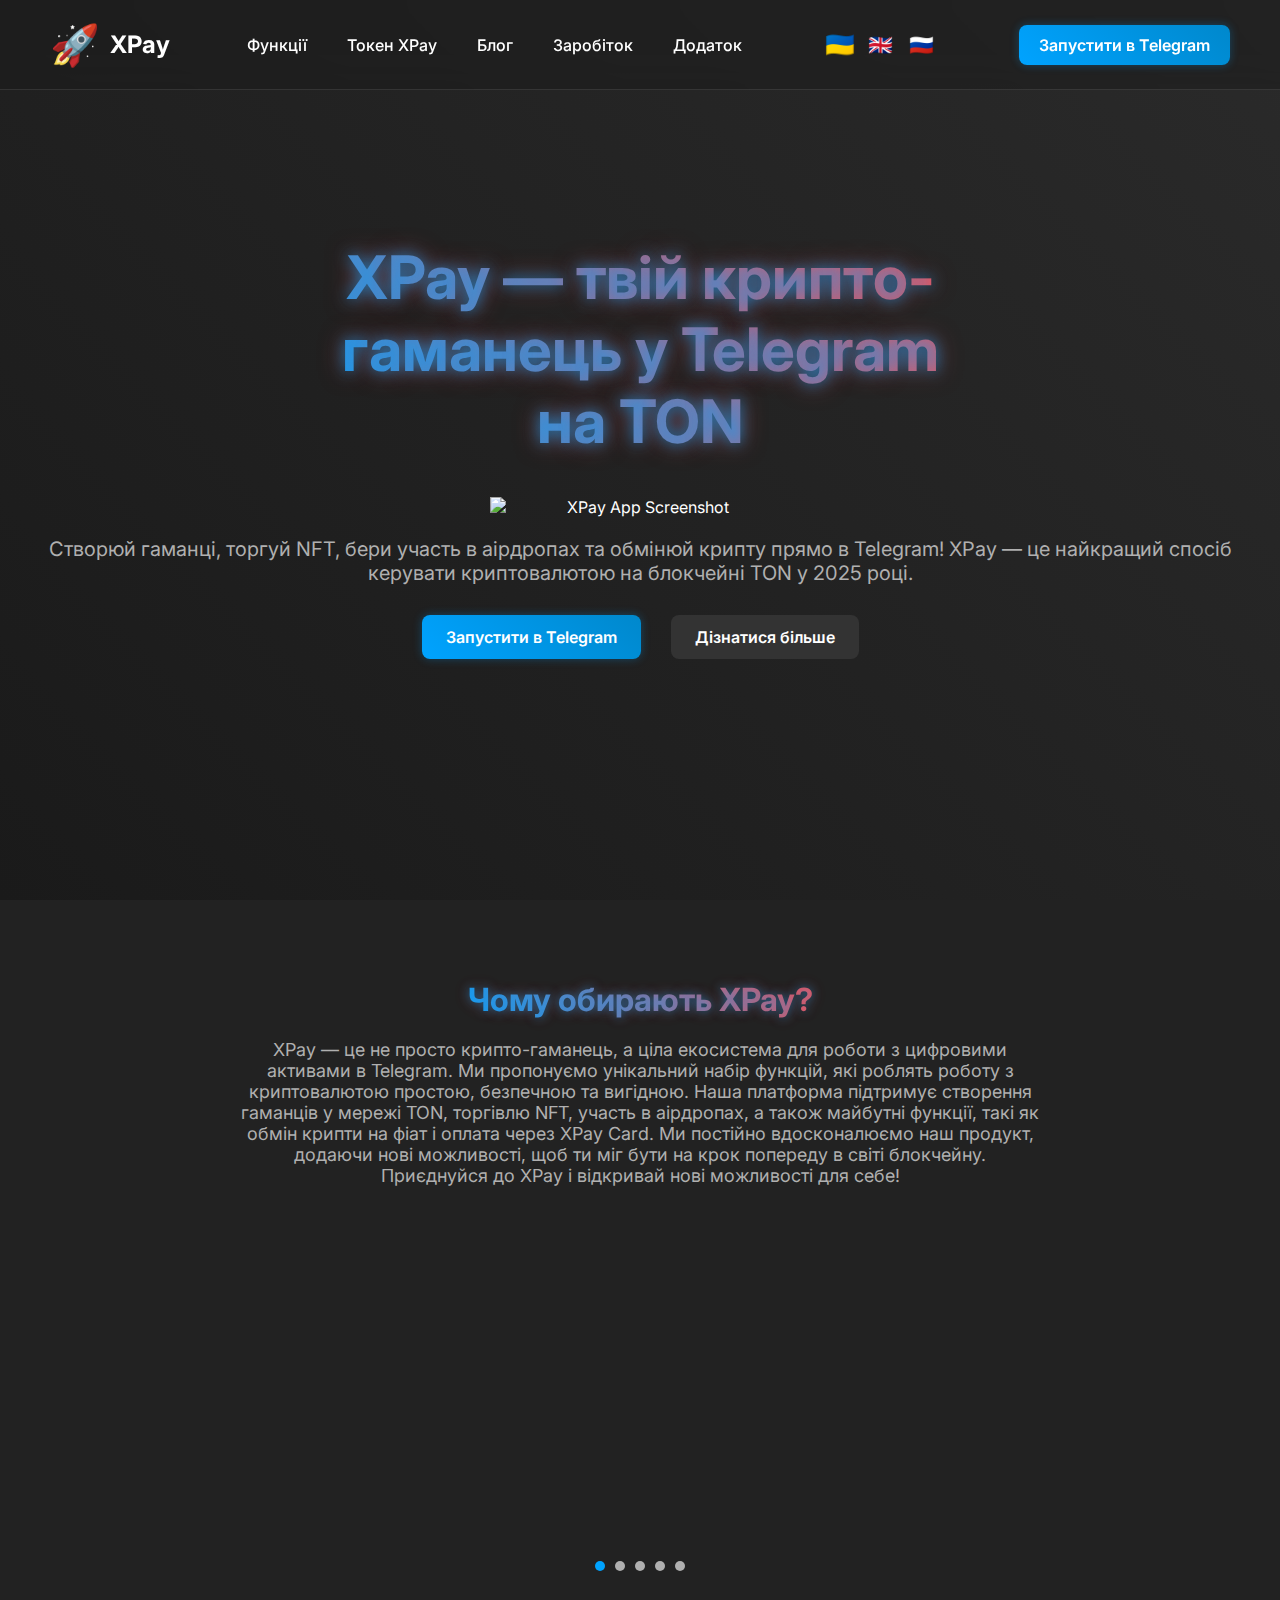
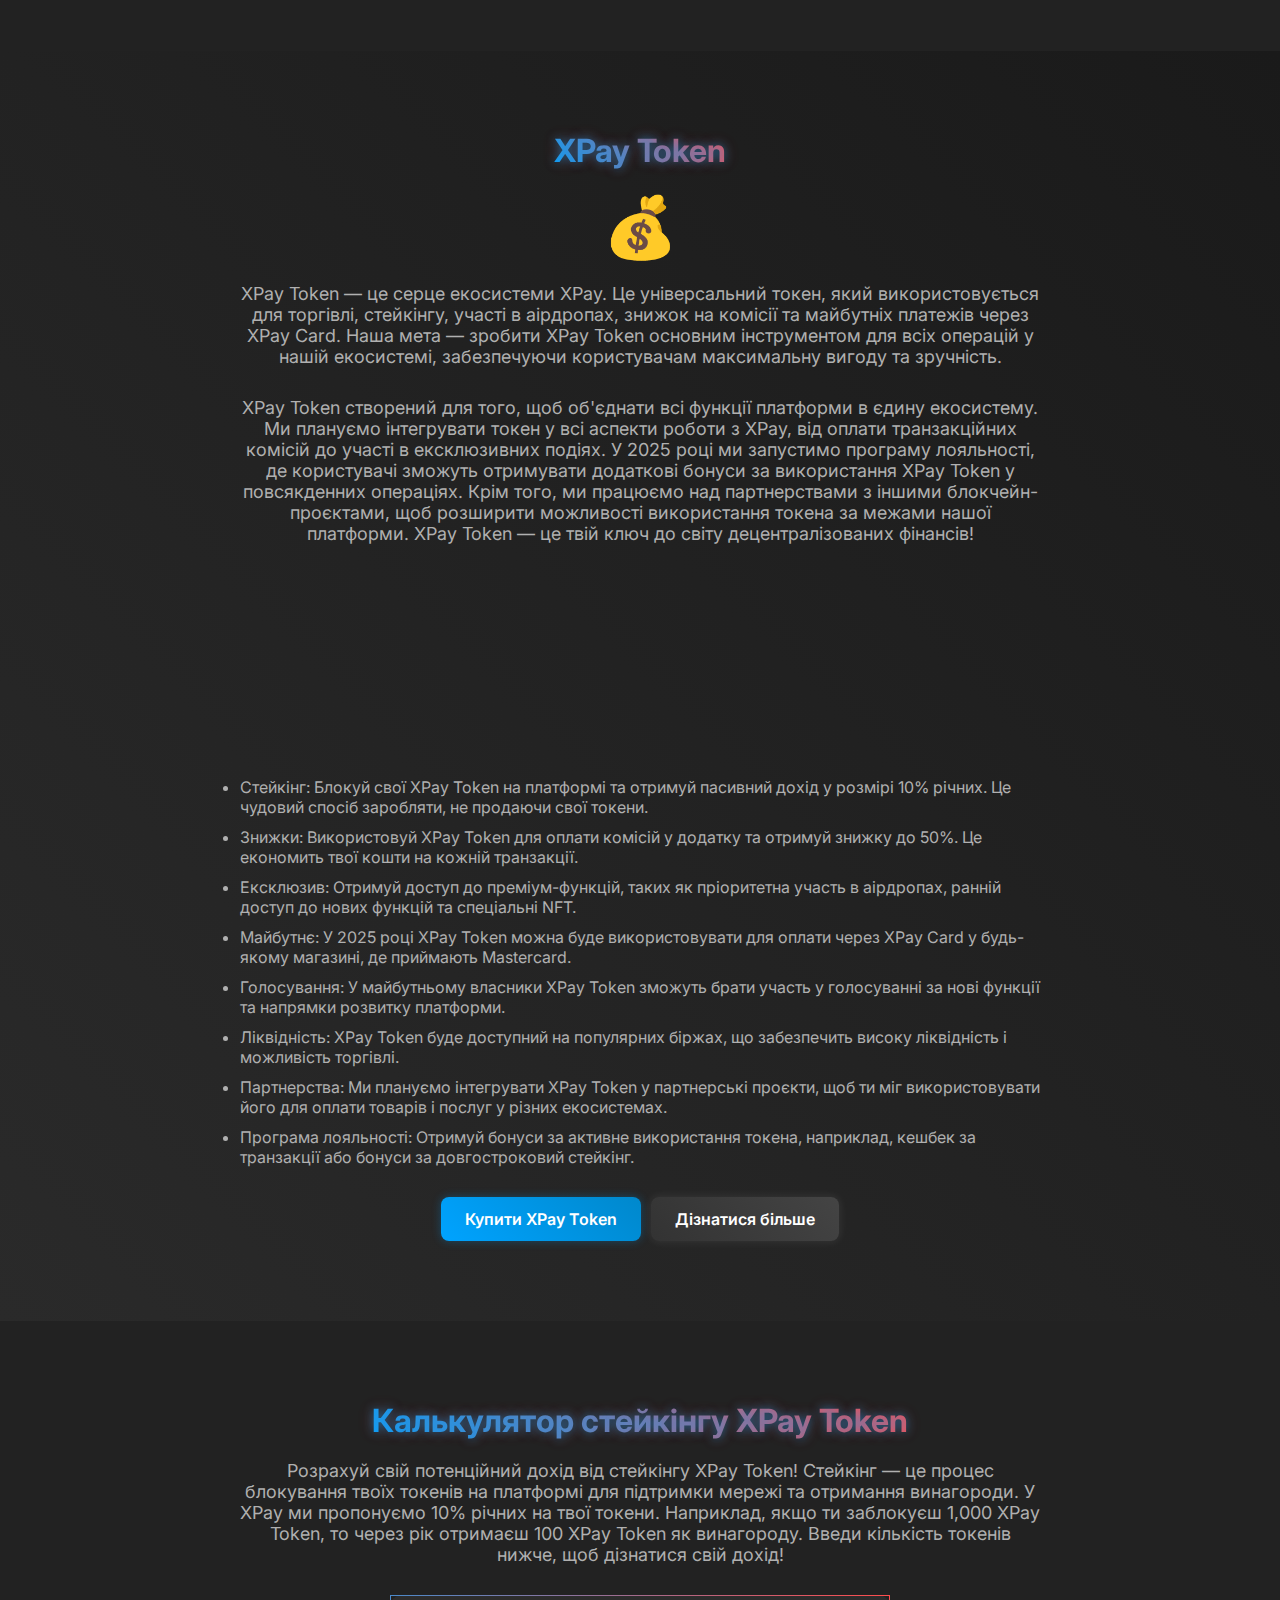
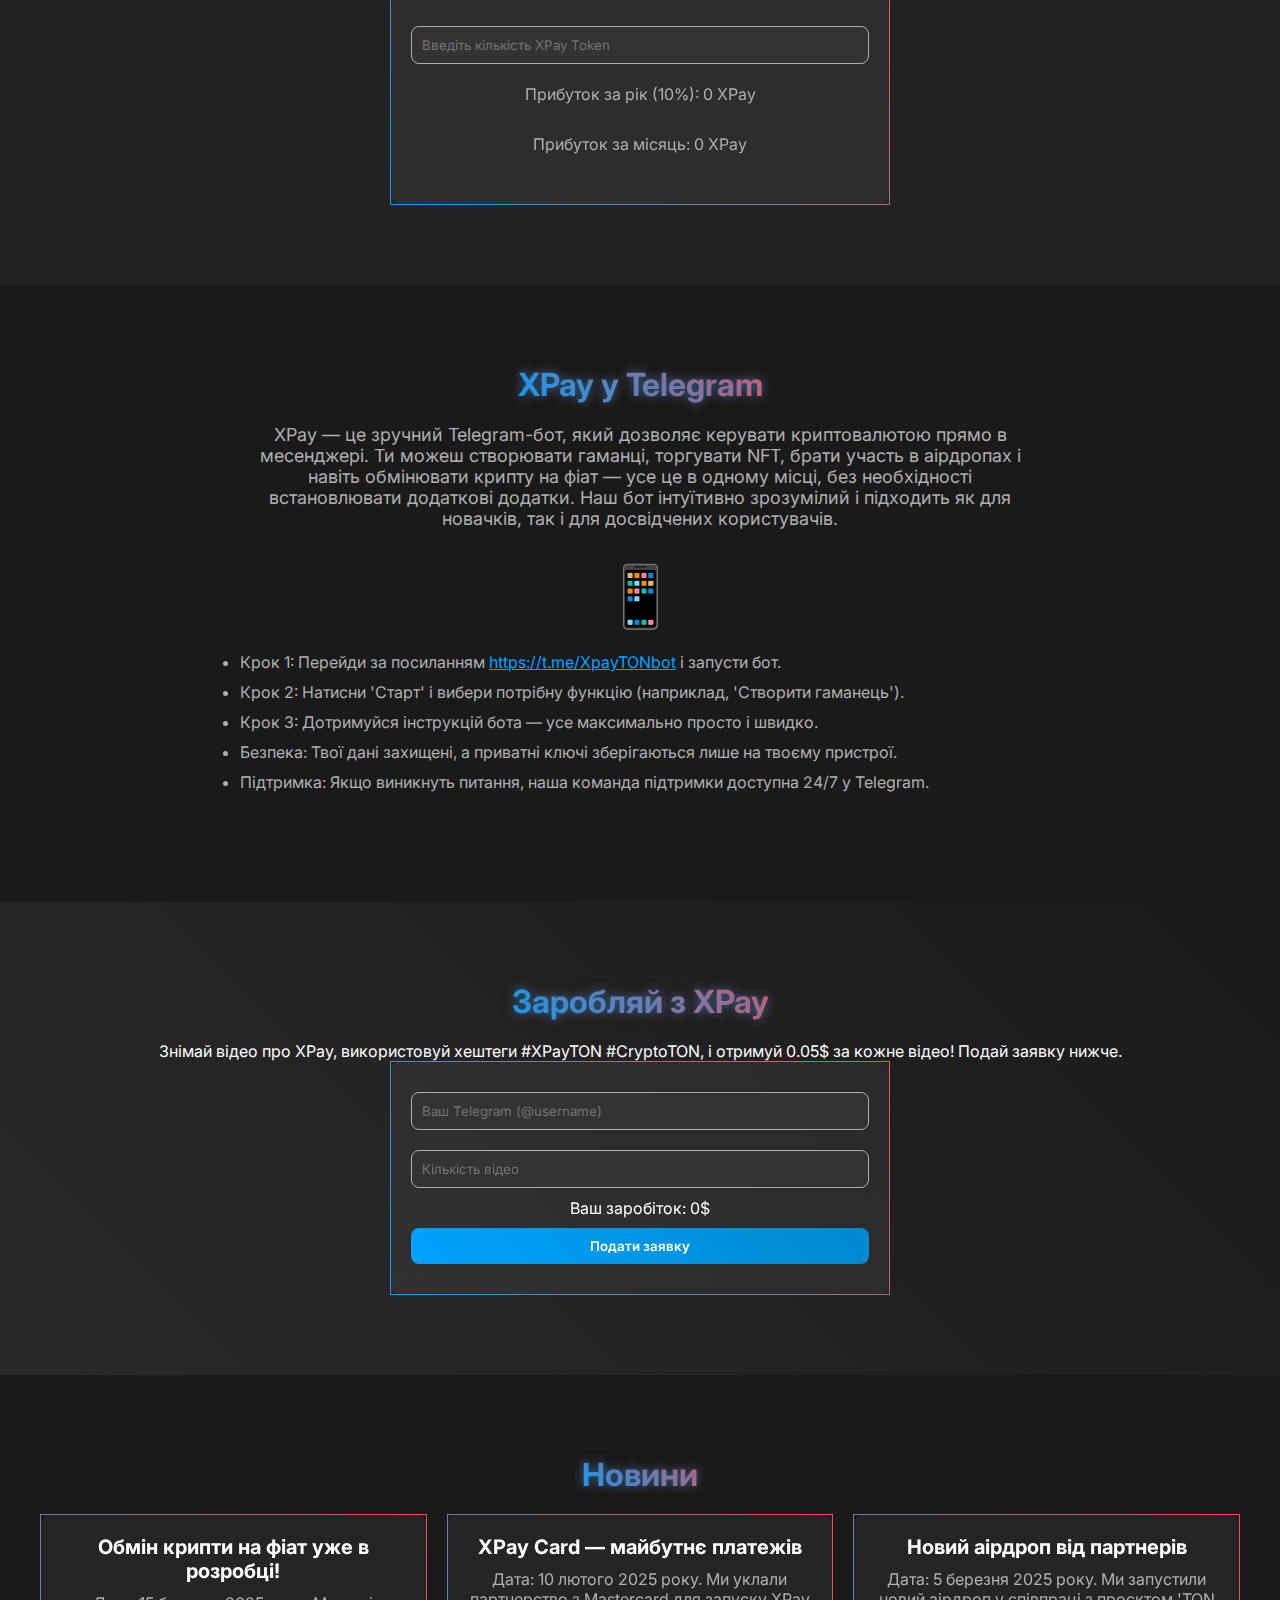
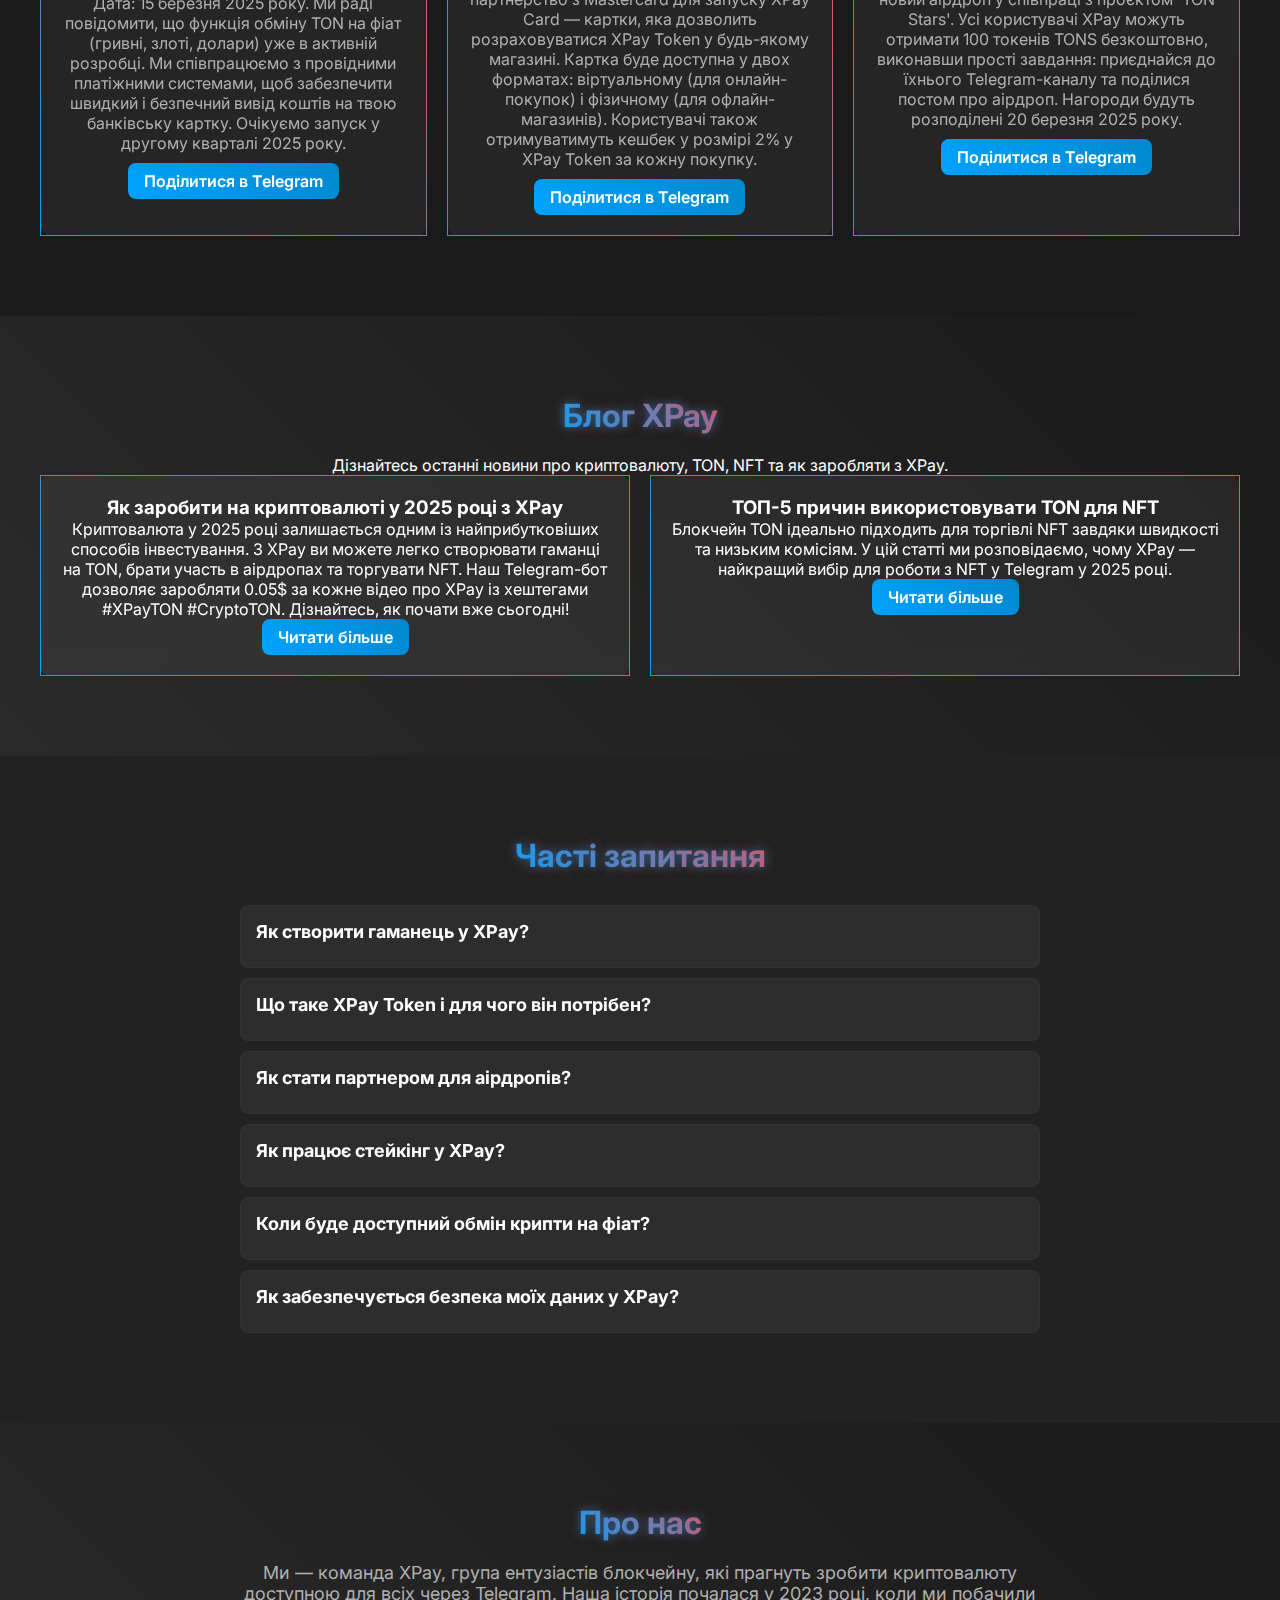
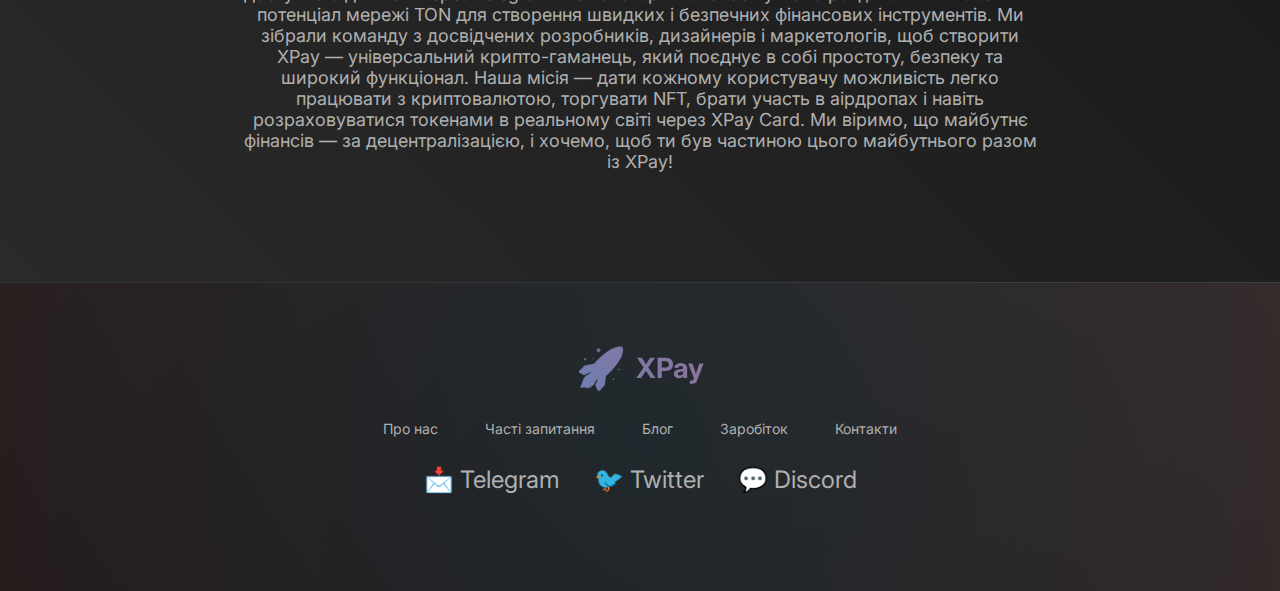
==== commit 27ab9453: "Update index.html" ====
--- a/index.html
+++ b/index.html
@@ -1367,16 +1367,15 @@
         </div>
     </section>
 
-    <!-- Калькулятор стейкінгу -->
-    <section class="staking-calculator" id="staking-calculator">
-        <h2 data-translate="staking-title">Калькулятор стейкінгу XPay Token</h2>
-        <p data-translate="staking-text">Розрахуй свій потенційний дохід від стейкінгу XPay Token! Стейкінг — це процес блокування твоїх токенів на платформі для підтримки мережі та отримання винагороди. У XPay ми пропонуємо 10% річних на твої токени. Наприклад, якщо ти заблокуєш 1,000 XPay Token, то через рік отримаєш 100 XPay Token як винагороду. Введи кількість токенів нижче, щоб дізнатися свій дохід!</p>
-        <div class="calculator-box">
-            <input type="number" id="stakeAmount" placeholder="Введіть кількість XPay Token" data-translate-placeholder="staking-input">
-            <p data-translate="staking-yearly">Прибуток за рік (10%): <span id="stakeResult">0 XPay</span></p>
-            <p data-translate="staking-monthly">Прибуток за місяць: <span id="stakeResultMonthly">0 XPay</span></p>
-        </div>
-    </section>
+   <section class="staking-calculator" id="staking-calculator">
+    <h2 data-translate="staking-title">Калькулятор стейкінгу XPay Token</h2>
+    <p data-translate="staking-text">Розрахуй свій потенційний дохід від стейкінгу XPay Token! Стейкінг — це процес блокування твоїх токенів на платформі для підтримки мережі та отримання винагороди. У XPay ми пропонуємо 10% річних на твої токени. Наприклад, якщо ти заблокуєш 1,000 XPay Token, то через рік отримаєш 100 XPay Token як винагороду. Введи кількість токенів нижче, щоб дізнатися свій дохід!</p>
+    <div class="calculator-box">
+        <input type="number" id="stakeAmount" placeholder="Введіть кількість XPay Token" data-translate-placeholder="staking-input">
+        <p><span data-translate="staking-yearly">Прибуток за рік (10%):</span> <span id="stakeResult">0 XPay</span></p>
+        <p><span data-translate="staking-monthly">Прибуток за місяць:</span> <span id="stakeResultMonthly">0 XPay</span></p>
+    </div>
+</section>
 
     <!-- Додаток -->
     <section class="app" id="app">
@@ -1392,17 +1391,16 @@
         </ul>
     </section>
 
-    <!-- Секція заробітку -->
     <section class="earn-section" id="earn">
-        <h2 data-translate="earn-title">Заробляй з XPay</h2>
-        <p data-translate="earn-text">Знімай відео про XPay, використовуй хештеги #XPayTON #CryptoTON, і отримуй 0.05$ за кожне відео! Подай заявку нижче.</p>
-        <div class="earn-box">
-            <input type="text" id="telegramUsername" placeholder="Ваш Telegram (@username)" data-translate-placeholder="earn-telegram">
-            <input type="number" id="videoCount" placeholder="Кількість відео" data-translate-placeholder="earn-video-count">
-            <p data-translate="earn-result">Ваш заробіток: <span id="earnResult">0$</span></p>
-            <button onclick="submitApplication()" data-translate="earn-submit">Подати заявку</button>
-        </div>
-    </section>
+    <h2 data-translate="earn-title">Заробляй з XPay</h2>
+    <p data-translate="earn-text">Знімай відео про XPay, використовуй хештеги #XPayTON #CryptoTON, і отримуй 0.05$ за кожне відео! Подай заявку нижче.</p>
+    <div class="earn-box">
+        <input type="text" id="telegramUsername" placeholder="Ваш Telegram (@username)" data-translate-placeholder="earn-telegram">
+        <input type="number" id="videoCount" placeholder="Кількість відео" data-translate-placeholder="earn-video-count">
+        <p><span data-translate="earn-result">Ваш заробіток:</span> <span id="earnResult">0$</span></p>
+        <button onclick="submitApplication()" data-translate="earn-submit">Подати заявку</button>
+    </div>
+</section>
 
     <!-- Новини -->
     <section class="news" id="news">
@@ -1885,67 +1883,109 @@
     }
 };
 // Функція для оновлення тексту на сторінці
-        function updateLanguage(lang) {
-            document.querySelectorAll('[data-translate]').forEach(element => {
-                const key = element.getAttribute('data-translate');
-                element.textContent = translations[lang][key];
-            });
-            document.querySelectorAll('[data-translate-placeholder]').forEach(input => {
-                const key = input.getAttribute('data-translate-placeholder');
-                input.placeholder = translations[lang][key];
-            });
+function updateLanguage(lang) {
+    document.querySelectorAll('[data-translate]').forEach(element => {
+        const key = element.getAttribute('data-translate');
+        if (translations[lang][key]) {
+            element.innerHTML = translations[lang][key];
         }
-
-        // Калькулятор стейкінгу
-        document.getElementById('stakeAmount').addEventListener('input', function() {
-            const amount = parseFloat(this.value) || 0;
-            const yearlyReward = amount * 0.1; // 10% річних
-            const monthlyReward = yearlyReward / 12; // Прибуток за місяць
-            document.getElementById('stakeResult').textContent = yearlyReward.toFixed(2) + ' XPay';
-            document.getElementById('stakeResultMonthly').textContent = monthlyReward.toFixed(2) + ' XPay';
+    });
+    document.querySelectorAll('[data-translate-placeholder]').forEach(input => {
+        const key = input.getAttribute('data-translate-placeholder');
+        if (translations[lang][key]) {
+            input.placeholder = translations[lang][key];
+        }
+    });
+}
+
+// Калькулятор стейкінгу
+function updateStakingCalculator() {
+    const stakeInput = document.getElementById('stakeAmount');
+    const stakeResult = document.getElementById('stakeResult');
+    const stakeResultMonthly = document.getElementById('stakeResultMonthly');
+
+    if (stakeInput && stakeResult && stakeResultMonthly) {
+        const amount = parseFloat(stakeInput.value) || 0;
+        const yearlyReward = amount * 0.1; // 10% річних
+        const monthlyReward = yearlyReward / 12; // Прибуток за місяць
+
+        stakeResult.textContent = yearlyReward.toFixed(2) + ' XPay';
+        stakeResultMonthly.textContent = monthlyReward.toFixed(2) + ' XPay';
+    } else {
+        console.error("Елементи калькулятора стейкінгу не знайдені!");
+    }
+}
+
+// Калькулятор заробітку
+function updateEarningsCalculator() {
+    const videoCountInput = document.getElementById('videoCount');
+    const earnResult = document.getElementById('earnResult');
+
+    if (videoCountInput && earnResult) {
+        const count = parseInt(videoCountInput.value) || 0;
+        const earnings = count * 0.05;
+
+        earnResult.textContent = earnings.toFixed(2) + '$';
+    } else {
+        console.error("Елементи калькулятора заробітку не знайдені!");
+    }
+}
+
+// Подання заявки
+function submitApplication() {
+    const username = document.getElementById('telegramUsername').value;
+    const videoCount = document.getElementById('videoCount').value;
+    const lang = document.querySelector('.language-switcher a.active').getAttribute('data-lang');
+    if (username && videoCount) {
+        const message = translations[lang]["submit-success"]?.replace("{username}", username).replace("{videoCount}", videoCount) || 
+                        `Заявка подана! Telegram: ${username}, відео: ${videoCount}`;
+        alert(message);
+    } else {
+        alert(translations[lang]["fill-all-fields"] || 'Заповніть усі поля!');
+    }
+}
+
+// Ініціалізація слухачів подій після завантаження DOM
+document.addEventListener('DOMContentLoaded', () => {
+    // Перемикання мов
+    document.querySelectorAll('.language-switcher a').forEach(link => {
+        link.addEventListener('click', (e) => {
+            e.preventDefault();
+            document.querySelector('.language-switcher a.active').classList.remove('active');
+            link.classList.add('active');
+            const lang = link.getAttribute('data-lang');
+            updateLanguage(lang);
         });
-
-        // Калькулятор заробітку
-        document.getElementById('videoCount').addEventListener('input', function() {
-            const count = parseInt(this.value) || 0;
-            const earnings = count * 0.05;
-            document.getElementById('earnResult').textContent = earnings.toFixed(2) + '$';
+    });
+
+    // Калькулятор стейкінгу
+    const stakeInput = document.getElementById('stakeAmount');
+    if (stakeInput) {
+        stakeInput.addEventListener('input', updateStakingCalculator);
+    } else {
+        console.error("Елемент із ID 'stakeAmount' не знайдено!");
+    }
+
+    // Калькулятор заробітку
+    const videoCountInput = document.getElementById('videoCount');
+    if (videoCountInput) {
+        videoCountInput.addEventListener('input', updateEarningsCalculator);
+    } else {
+        console.error("Елемент із ID 'videoCount' не знайдено!");
+    }
+
+    // Перегортання карток при кліку (для мобільних пристроїв)
+    document.querySelectorAll('.feature-card').forEach(card => {
+        card.addEventListener('click', () => {
+            card.classList.toggle('flipped');
         });
-
-        // Подання заявки
-        function submitApplication() {
-            const username = document.getElementById('telegramUsername').value;
-            const videoCount = document.getElementById('videoCount').value;
-            const lang = document.querySelector('.language-switcher a.active').getAttribute('data-lang');
-            if (username && videoCount) {
-                alert(translations[lang]["submit-success"] || `Заявка подана! Telegram: ${username}, відео: ${videoCount}`);
-            } else {
-                alert(translations[lang]["fill-all-fields"] || 'Заповніть усі поля!');
-            }
-        }
-
-        // Перемикання мов
-        document.querySelectorAll('.language-switcher a').forEach(link => {
-            link.addEventListener('click', (e) => {
-                e.preventDefault();
-                document.querySelector('.language-switcher a.active').classList.remove('active');
-                link.classList.add('active');
-                const lang = link.getAttribute('data-lang');
-                updateLanguage(lang);
-            });
-        });
-
-        // Перегортання карток при кліку (для мобільних пристроїв)
-        document.querySelectorAll('.feature-card').forEach(card => {
-            card.addEventListener('click', () => {
-                card.classList.toggle('flipped');
-            });
-        });
-
-        // Індикатори прокрутки
-        const featureGrid = document.querySelector('.feature-grid');
-        const dots = document.querySelectorAll('.scroll-indicators .dot');
-
+    });
+
+    // Індикатори прокрутки
+    const featureGrid = document.querySelector('.feature-grid');
+    const dots = document.querySelectorAll('.scroll-indicators .dot');
+
+    if (featureGrid) {
         featureGrid.addEventListener('scroll', () => {
             const scrollLeft = featureGrid.scrollLeft;
             const cardWidth = featureGrid.querySelector('.feature-card').offsetWidth + 15; // 15 - gap
@@ -1966,9 +2006,11 @@
                 });
             });
         });
-
-        // Ініціалізація мови за замовчуванням
-        updateLanguage('uk');
-    </script>
+    }
+
+    // Ініціалізація мови за замовчуванням
+    updateLanguage('uk');
+});
+</script>
 </body>
 </html>
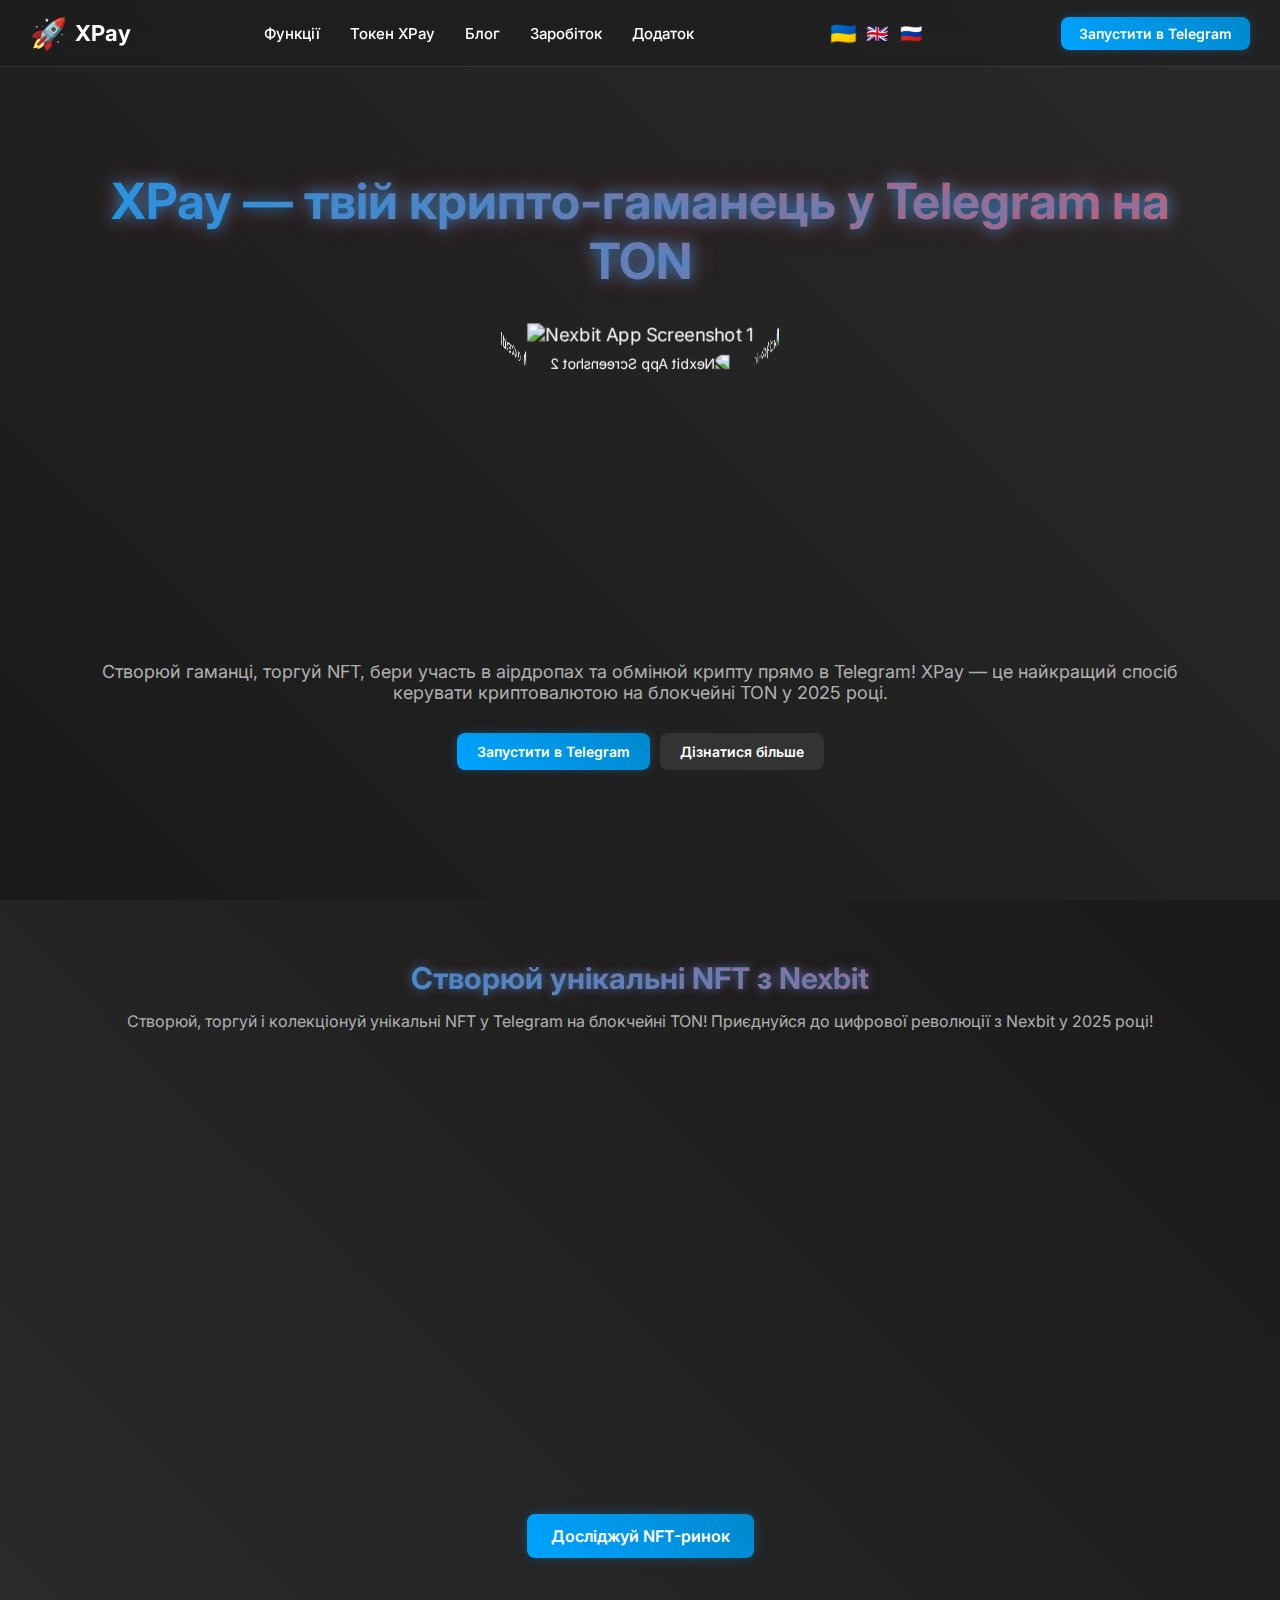
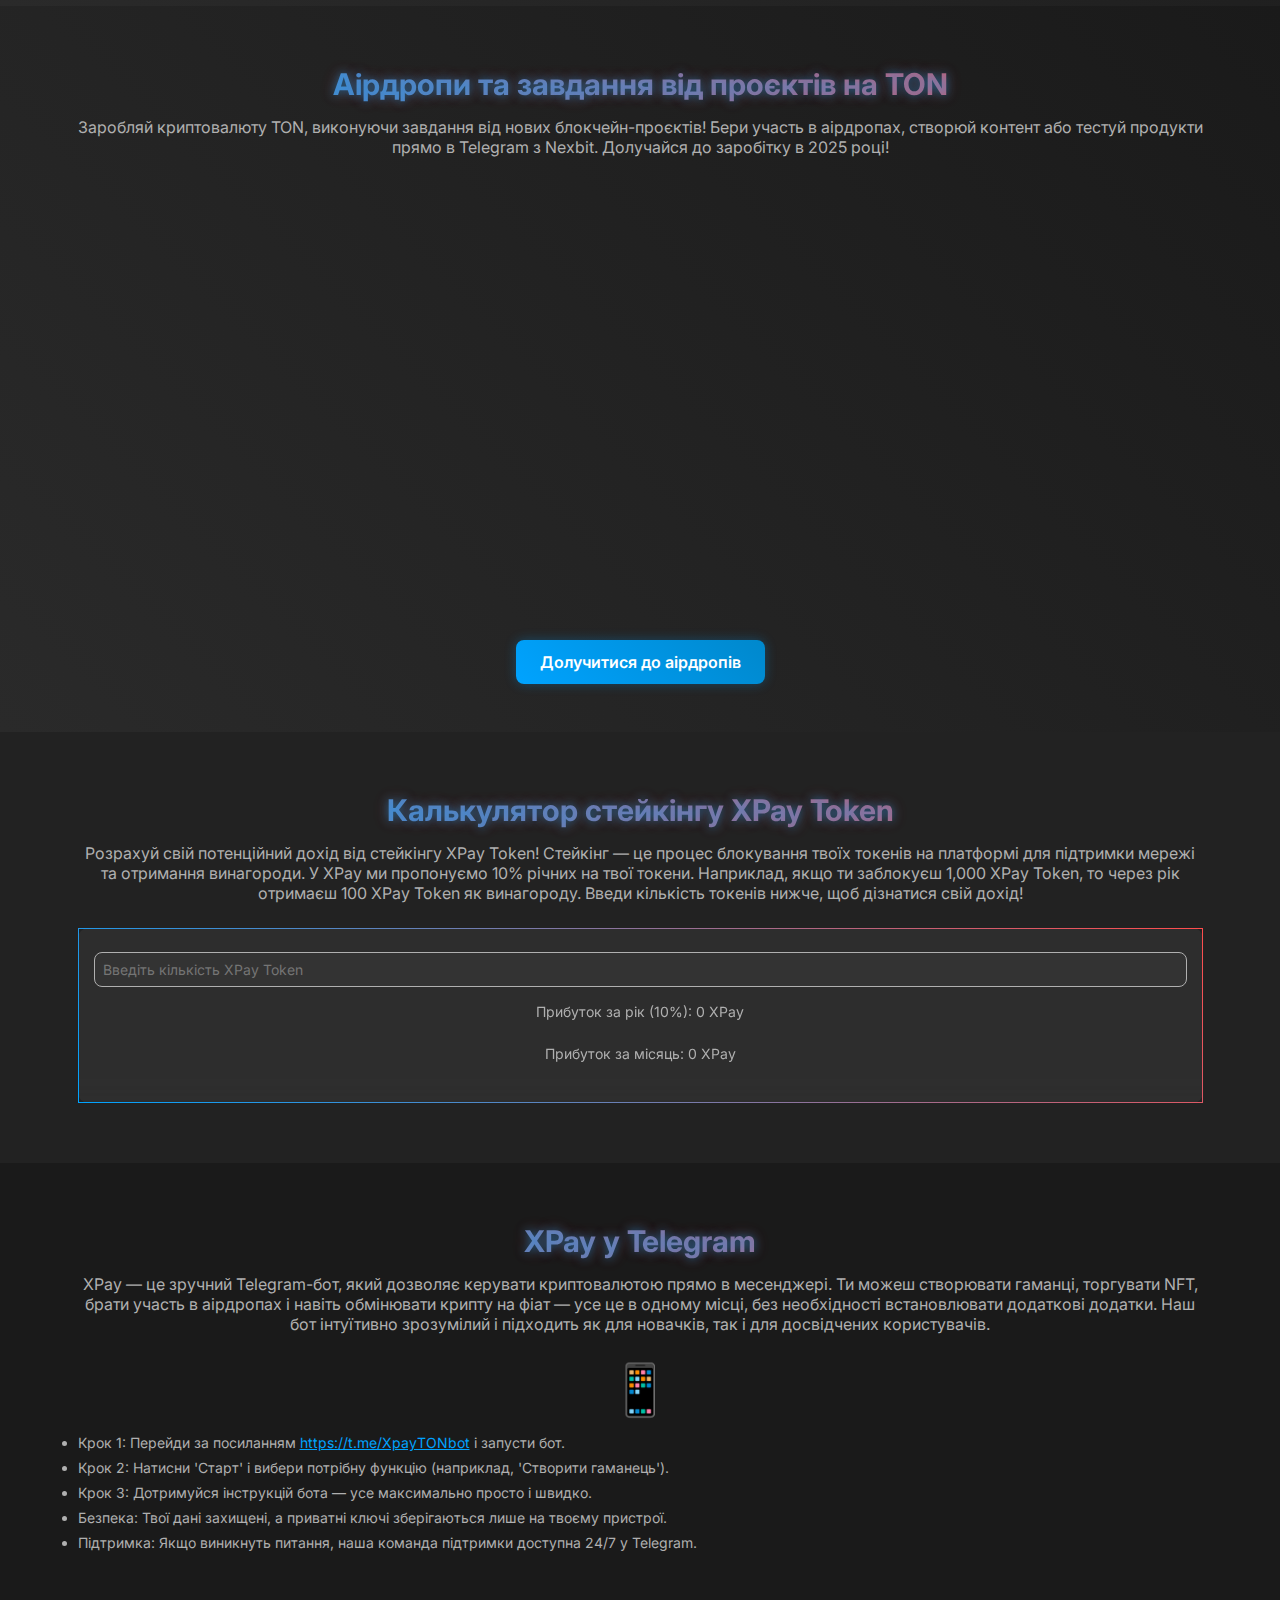
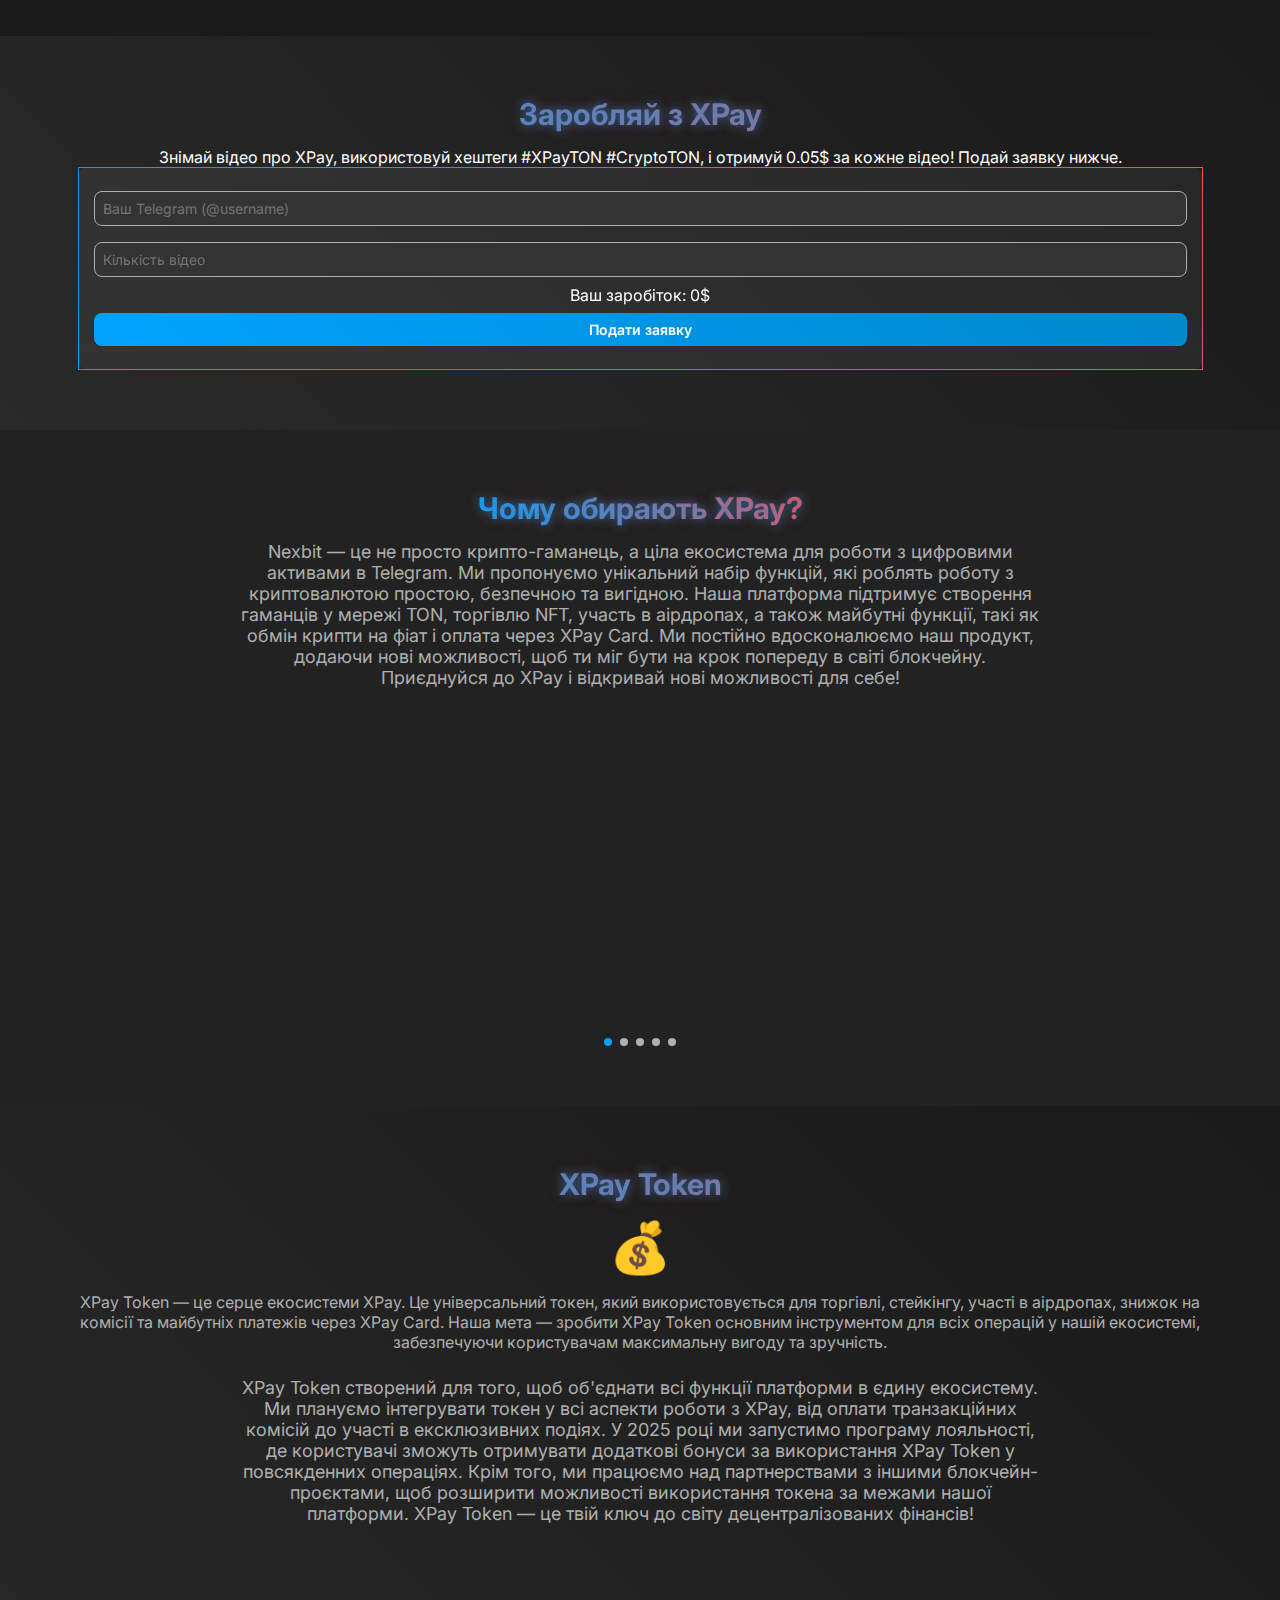
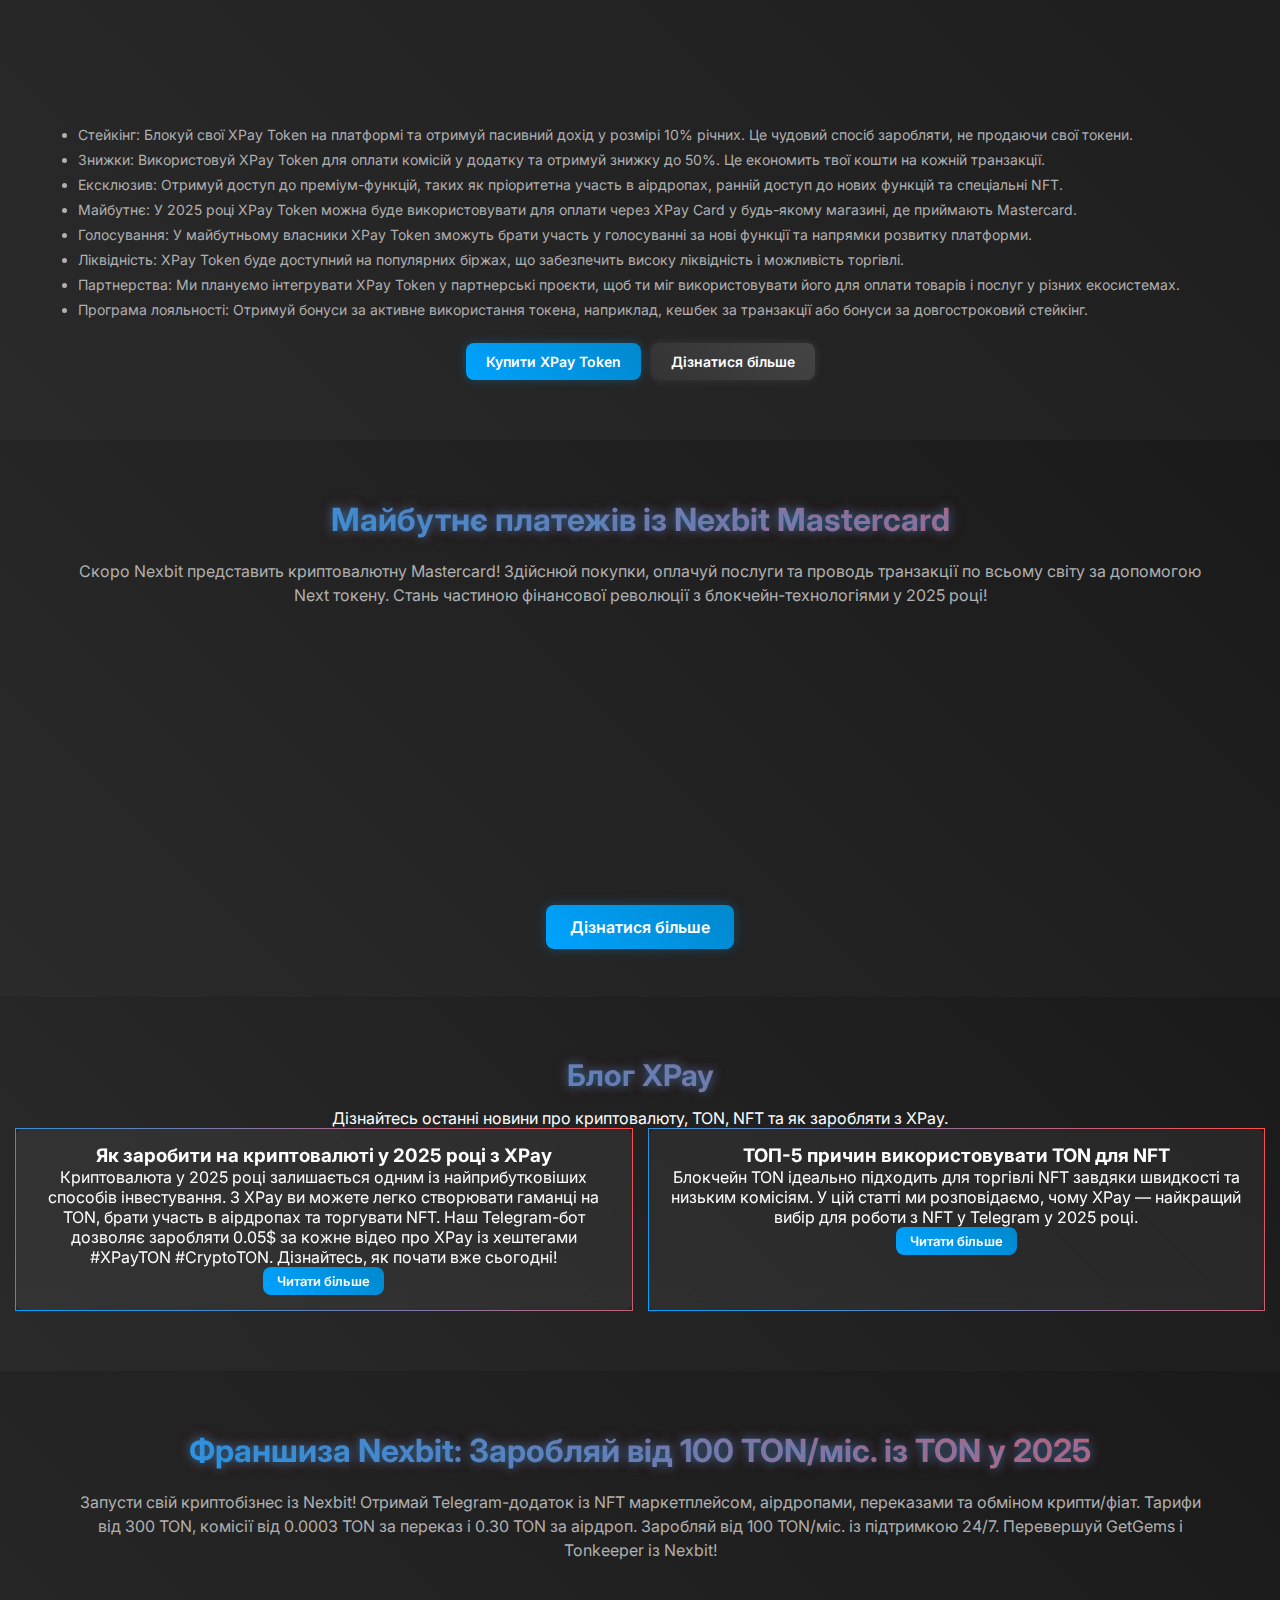
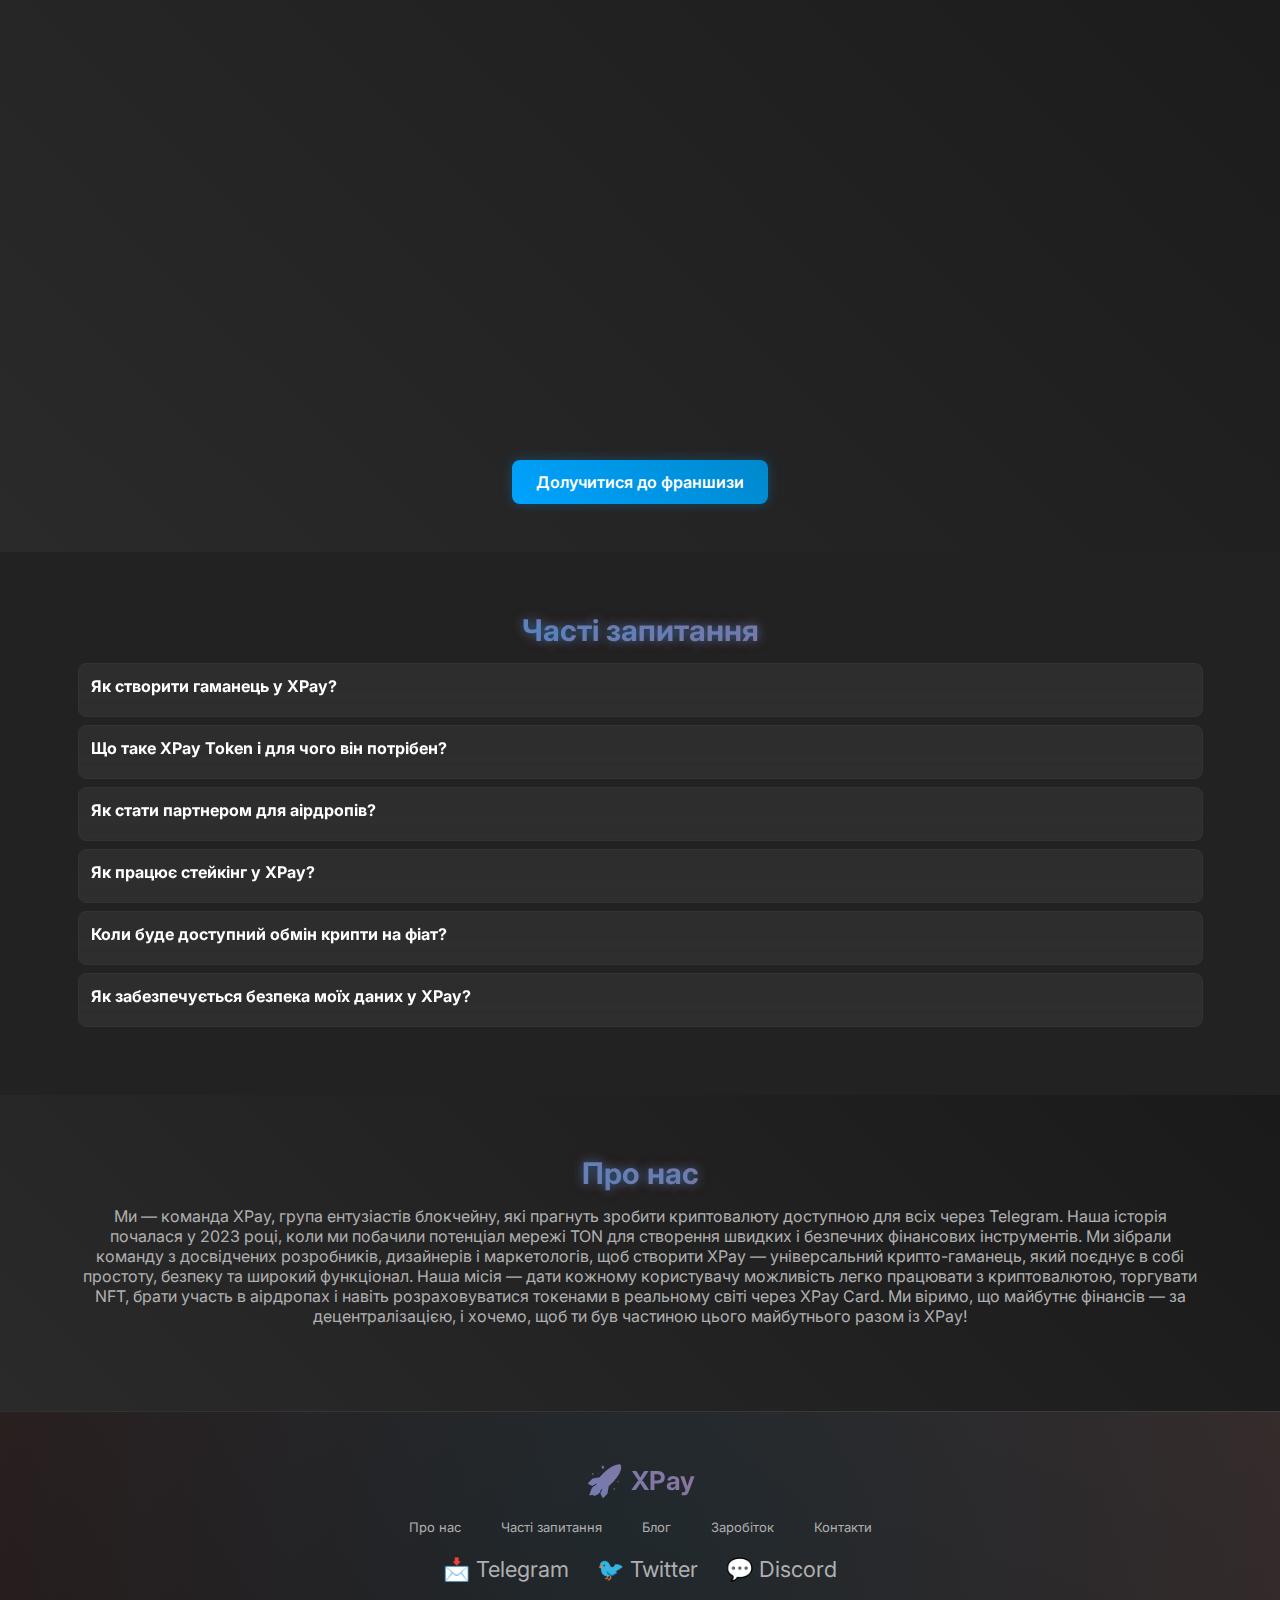
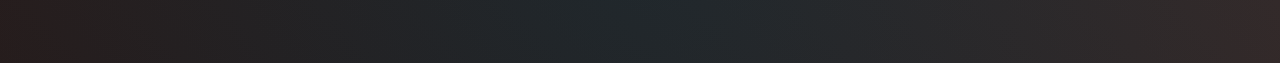
==== commit 915302a6: "Update index.html" ====
--- a/index.html
+++ b/index.html
@@ -6,7 +6,7 @@
     <title>XPay - Універсальний крипто-гаманець на TON у Telegram</title>
     <link href="https://fonts.googleapis.com/css2?family=Inter:wght@400;600;700&display=swap" rel="stylesheet">
     <style>
-       * {
+      * {
     margin: 0;
     padding: 0;
     box-sizing: border-box;
@@ -16,6 +16,12 @@
 body {
     background-color: #1A1A1A;
     color: #FFFFFF;
+}
+
+/* Стилі для всіх зображень (без фону) */
+img {
+    background: transparent !important;
+    background-color: transparent !important;
 }
 
 /* Сучасне верхнє меню */
@@ -23,7 +29,7 @@
     display: flex;
     justify-content: space-between;
     align-items: center;
-    padding: 20px 50px;
+    padding: 15px 30px;
     background: rgba(26, 26, 26, 0.5);
     backdrop-filter: blur(15px);
     border-bottom: 1px solid rgba(255, 255, 255, 0.1);
@@ -41,7 +47,7 @@
 .logo {
     display: flex;
     align-items: center;
-    font-size: 24px;
+    font-size: 22px;
     font-weight: 700;
     transition: transform 0.3s;
 }
@@ -50,9 +56,9 @@
     transform: scale(1.05);
 }
 
-.logo span {
-    font-size: 40px;
-    margin-right: 10px;
+.logo span, .logo img {
+    font-size: 30px;
+    margin-right: 8px;
 }
 
 nav {
@@ -63,8 +69,8 @@
 nav a {
     color: #FFFFFF;
     text-decoration: none;
-    margin: 0 20px;
-    font-size: 16px;
+    margin: 0 15px;
+    font-size: 15px;
     font-weight: 500;
     position: relative;
     transition: color 0.3s;
@@ -92,10 +98,11 @@
 .download-btn {
     background: linear-gradient(45deg, #00A3FF, #0088CC);
     color: #FFFFFF;
-    padding: 10px 20px;
+    padding: 8px 18px;
     border-radius: 8px;
     text-decoration: none;
     font-weight: 600;
+    font-size: 14px;
     transition: transform 0.3s, box-shadow 0.3s;
     box-shadow: 0 0 10px rgba(0, 163, 255, 0.3);
 }
@@ -109,14 +116,14 @@
 .language-switcher {
     display: flex;
     align-items: center;
-    margin-right: 20px; /* Відстань до кнопки "Запустити в Telegram" */
+    margin-right: 15px;
 }
 
 .language-switcher a {
     color: #B0B0B0;
     text-decoration: none;
-    margin: 0 8px;
-    font-size: 20px; /* Розмір прапорів */
+    margin: 0 6px;
+    font-size: 18px;
     transition: transform 0.3s, color 0.3s;
     display: inline-block;
 }
@@ -130,7 +137,7 @@
 /* Бургер-меню для мобільних */
 .burger {
     display: none;
-    font-size: 30px;
+    font-size: 28px;
     cursor: pointer;
     color: #FFFFFF;
 }
@@ -139,15 +146,15 @@
     display: none;
 }
 
-/* Герой-секція */
+
 .hero {
-    height: 100vh;
+    min-height: 100vh;
     display: flex;
     flex-direction: column;
     justify-content: center;
     align-items: center;
     text-align: center;
-    padding: 0 20px;
+    padding: 80px 15px 40px;
     background: linear-gradient(45deg, #1A1A1A, #2A2A2A);
     background-attachment: fixed;
     background-size: cover;
@@ -155,13 +162,10 @@
 }
 
 .hero h1 {
-    font-size: 60px;
+    font-size: 50px;
     font-weight: 700;
     margin-bottom: 20px;
-    display: inline-block;
-    text-align: center;
-    max-width: 600px;
-    white-space: normal;
+    max-width: 90%;
     line-height: 1.2;
     background: linear-gradient(45deg, #00A3FF, #FF4D4D);
     -webkit-background-clip: text;
@@ -169,23 +173,54 @@
     text-shadow: 0 0 15px rgba(0, 163, 255, 0.7), 0 0 25px rgba(255, 77, 77, 0.5);
 }
 
-.hero .app-image {
-    max-width: 100%;
-    width: 300px;
-    margin: 20px 0;
-    background: none;
+/* 3D-куб */
+.cube-container {
+    perspective: 1000px;
+    margin: 30px 0;
+    width: 250px;
+    height: 250px;
+}
+
+.cube {
+    width: 100%;
+    height: 100%;
+    position: relative;
+    transform-style: preserve-3d;
+    animation: rotateCubeY 40s infinite linear;
+}
+
+.face {
+    position: absolute;
+    width: 250px;
+    height: 250px;
+    background: transparent !important;
+    border: none;
     box-shadow: none;
-    transition: transform 0.3s;
-}
-
-.hero .app-image:hover {
-    transform: scale(1.05);
+    overflow: hidden;
+}
+
+.face img {
+    width: 100%;
+    height: 100%;
+    object-fit: contain;
+    background: transparent !important;
+}
+
+.front  { transform: rotateY(0deg) translateZ(125px); }
+.back   { transform: rotateY(180deg) translateZ(125px); }
+.right  { transform: rotateY(90deg) translateZ(125px); }
+.left   { transform: rotateY(-90deg) translateZ(125px); }
+
+@keyframes rotateCubeY {
+    0% { transform: rotateY(0deg); }
+    100% { transform: rotateY(360deg); }
 }
 
 .hero p {
-    font-size: 20px;
+    font-size: 18px;
     color: #B0B0B0;
-    margin-bottom: 30px;
+    margin: 40px 0 30px; /* Збільшено верхній відступ для зміщення вниз */
+    max-width: 90%;
 }
 
 .hero .cta-buttons {
@@ -196,11 +231,11 @@
 }
 
 .hero .cta-buttons a {
-    margin: 0 10px;
-    padding: 12px 24px;
+    padding: 10px 20px;
     border-radius: 8px;
     text-decoration: none;
     font-weight: 600;
+    font-size: 14px;
     transition: background-color 0.3s, transform 0.3s;
 }
 
@@ -227,10 +262,9 @@
 
 /* Стиль для всіх заголовків h2 */
 h2 {
-    font-size: 32px;
+    font-size: 30px;
     text-align: center;
-    margin-bottom: 20px;
-    display: inline-block;
+    margin-bottom: 15px;
     background: linear-gradient(45deg, #00A3FF, #FF4D4D);
     -webkit-background-clip: text;
     -webkit-text-fill-color: transparent;
@@ -239,7 +273,7 @@
 
 /* Переваги */
 .features {
-    padding: 80px 20px;
+    padding: 60px 15px;
     background-color: #222222;
     display: flex;
     flex-direction: column;
@@ -248,26 +282,26 @@
 
 .features p {
     color: #B0B0B0;
-    font-size: 18px;
-    max-width: 800px;
-    margin: 0 auto 20px;
+    font-size: 16px;
+    max-width: 90%;
+    margin: 0 auto 15px;
     text-align: center;
 }
 
 .feature-grid {
     display: flex;
     overflow-x: auto;
-    gap: 20px;
+    gap: 15px;
     max-width: 100%;
-    padding-bottom: 20px;
+    padding-bottom: 15px;
     scroll-snap-type: x mandatory;
     scrollbar-width: thin;
     scrollbar-color: #00A3FF #333333;
-    justify-content: center;
+    justify-content: flex-start;
 }
 
 .feature-grid::-webkit-scrollbar {
-    height: 8px;
+    height: 6px;
 }
 
 .feature-grid::-webkit-scrollbar-thumb {
@@ -281,8 +315,8 @@
 
 .feature-card {
     perspective: 1000px;
-    width: 210px;
-    height: 315px;
+    width: 200px;
+    height: 300px;
     flex: 0 0 auto;
     scroll-snap-align: center;
     opacity: 0;
@@ -308,8 +342,8 @@
     transform-style: preserve-3d;
     background: linear-gradient(45deg, #333, #444);
     border: 2px solid #FFD700;
-    border-radius: 15px;
-    box-shadow: 0 10px 20px rgba(0, 0, 0, 0.5), 0 0 15px rgba(255, 215, 0, 0.3);
+    border-radius: 12px;
+    box-shadow: 0 8px 15px rgba(0, 0, 0, 0.5), 0 0 12px rgba(255, 215, 0, 0.3);
 }
 
 .feature-card:hover .feature-card-inner,
@@ -322,9 +356,9 @@
     width: 100%;
     height: 100%;
     backface-visibility: hidden;
-    padding: 20px;
+    padding: 15px;
     text-align: center;
-    border-radius: 15px;
+    border-radius: 12px;
 }
 
 .feature-card-front {
@@ -342,12 +376,12 @@
     flex-direction: column;
     justify-content: flex-start;
     align-items: center;
-    padding: 15px;
+    padding: 12px;
     overflow-y: auto;
 }
 
 .feature-card-back::-webkit-scrollbar {
-    width: 5px;
+    width: 4px;
 }
 
 .feature-card-back::-webkit-scrollbar-thumb {
@@ -360,32 +394,32 @@
 }
 
 .feature-card .icon {
-    font-size: 40px;
-    margin-bottom: 10px;
+    font-size: 35px;
+    margin-bottom: 8px;
 }
 
 .feature-card h3 {
-    font-size: 18px;
-    margin-bottom: 10px;
+    font-size: 16px;
+    margin-bottom: 8px;
 }
 
 .feature-card p {
     color: #B0B0B0;
-    font-size: 14px;
-    margin-bottom: 15px;
+    font-size: 13px;
+    margin-bottom: 12px;
 }
 
 .feature-card ul {
     color: #B0B0B0;
-    font-size: 12px;
-    margin-bottom: 15px;
+    font-size: 11px;
+    margin-bottom: 12px;
     text-align: left;
-    padding-left: 10px;
+    padding-left: 8px;
     list-style-type: disc;
 }
 
 .feature-card ul li {
-    margin-bottom: 8px;
+    margin-bottom: 6px;
     line-height: 1.4;
 }
 
@@ -393,11 +427,11 @@
     display: inline-block;
     background: linear-gradient(45deg, #00A3FF, #0088CC);
     color: #FFFFFF;
-    padding: 6px 12px;
+    padding: 5px 10px;
     border-radius: 8px;
     text-decoration: none;
     font-weight: 600;
-    font-size: 12px;
+    font-size: 11px;
     transition: transform 0.3s, box-shadow 0.3s;
 }
 
@@ -410,15 +444,15 @@
 .scroll-indicators {
     display: flex;
     justify-content: center;
-    margin-top: 20px;
+    margin-top: 15px;
 }
 
 .scroll-indicators .dot {
-    width: 10px;
-    height: 10px;
+    width: 8px;
+    height: 8px;
     background: #B0B0B0;
     border-radius: 50%;
-    margin: 0 5px;
+    margin: 0 4px;
     transition: background 0.3s;
     cursor: pointer;
 }
@@ -427,39 +461,40 @@
     background: #00A3FF;
 }
 
-/* Токен XPay */
+/* Токен */
 .token {
-    padding: 80px 20px;
+    padding: 60px 15px;
     text-align: center;
     background: linear-gradient(45deg, #2A2A2A, #1A1A1A);
 }
 
 .token .icon {
-    font-size: 60px;
-    margin-bottom: 20px;
+    font-size: 50px;
+    margin-bottom: 15px;
 }
 
 .token p {
     color: #B0B0B0;
-    font-size: 18px;
-    max-width: 800px;
-    margin: 0 auto 30px;
+    font-size: 16px;
+    max-width: 90%;
+    margin: 0 auto 25px;
 }
 
 .token .token-details {
     display: flex;
     flex-wrap: wrap;
     justify-content: center;
-    gap: 20px;
-    margin-bottom: 30px;
+    gap: 15px;
+    margin-bottom: 25px;
 }
 
 .token .token-details div {
     background: rgba(255, 255, 255, 0.05);
     backdrop-filter: blur(10px);
-    padding: 15px;
-    border-radius: 12px;
-    width: 200px;
+    padding: 12px;
+    border-radius: 10px;
+    width: 100%;
+    max-width: 250px;
     border: 1px solid;
     border-image: linear-gradient(45deg, #FF4D4D, #00A3FF) 1;
     opacity: 0;
@@ -476,24 +511,24 @@
 }
 
 .token .token-details div h3 {
-    font-size: 18px;
-    margin-bottom: 10px;
+    font-size: 16px;
+    margin-bottom: 8px;
 }
 
 .token .token-details div p {
-    font-size: 16px;
+    font-size: 14px;
 }
 
 .token ul {
     color: #B0B0B0;
-    font-size: 16px;
-    max-width: 800px;
-    margin: 0 auto 30px;
+    font-size: 14px;
+    max-width: 90%;
+    margin: 0 auto 25px;
     text-align: left;
 }
 
 .token ul li {
-    margin-bottom: 10px;
+    margin-bottom: 8px;
 }
 
 .token .cta-buttons {
@@ -505,10 +540,11 @@
 
 .token .cta-buttons .primary,
 .token .cta-buttons .secondary {
-    padding: 12px 24px;
+    padding: 10px 20px;
     border-radius: 8px;
     text-decoration: none;
     font-weight: 600;
+    font-size: 14px;
     transition: transform 0.3s, box-shadow 0.3s;
 }
 
@@ -536,117 +572,119 @@
 
 /* Калькулятор стейкінгу */
 .staking-calculator {
-    padding: 80px 20px;
+    padding: 60px 15px;
     text-align: center;
     background-color: #222222;
 }
 
 .staking-calculator p {
     color: #B0B0B0;
-    font-size: 18px;
-    max-width: 800px;
-    margin: 0 auto 30px;
+    font-size: 16px;
+    max-width: 90%;
+    margin: 0 auto 25px;
 }
 
 .calculator-box {
     background: rgba(255, 255, 255, 0.05);
     backdrop-filter: blur(10px);
-    padding: 20px;
-    border-radius: 12px;
-    max-width: 500px;
+    padding: 15px;
+    border-radius: 10px;
+    max-width: 90%;
     margin: 0 auto;
     border: 1px solid;
     border-image: linear-gradient(45deg, #00A3FF, #FF4D4D) 1;
 }
 
 .calculator-box input {
-    padding: 10px;
-    margin: 10px 0;
+    padding: 8px;
+    margin: 8px 0;
     width: 100%;
     border-radius: 8px;
     border: 1px solid #B0B0B0;
     background: #333333;
     color: #FFFFFF;
+    font-size: 14px;
 }
 
 .calculator-box p {
-    font-size: 16px;
-    margin-top: 10px;
+    font-size: 14px;
+    margin-top: 8px;
 }
 
 /* Додаток */
 .app {
-    padding: 80px 20px;
+    padding: 60px 15px;
     text-align: center;
 }
 
 .app p {
     color: #B0B0B0;
-    font-size: 18px;
-    max-width: 800px;
-    margin: 0 auto 30px;
+    font-size: 16px;
+    max-width: 90%;
+    margin: 0 auto 25px;
 }
 
 .app .icon {
-    font-size: 60px;
-    margin: 20px 0;
+    font-size: 50px;
+    margin: 15px 0;
 }
 
 .app ul {
     text-align: left;
     color: #B0B0B0;
-    font-size: 16px;
-    max-width: 800px;
-    margin: 0 auto 30px;
+    font-size: 14px;
+    max-width: 90%;
+    margin: 0 auto 25px;
 }
 
 .app ul li {
-    margin-bottom: 10px;
+    margin-bottom: 8px;
 }
 
 /* Новини */
 .news {
-    padding: 80px 20px;
+    padding: 60px 15px;
     text-align: center;
 }
 
 .news-grid {
     display: grid;
-    grid-template-columns: repeat(auto-fit, minmax(300px, 1fr));
-    gap: 20px;
-    max-width: 1200px;
+    grid-template-columns: repeat(auto-fit, minmax(280px, 1fr));
+    gap: 15px;
+    max-width: 100%;
     margin: 0 auto;
 }
 
 .news-card {
     background: rgba(255, 255, 255, 0.05);
     backdrop-filter: blur(10px);
-    padding: 20px;
-    border-radius: 12px;
+    padding: 15px;
+    border-radius: 10px;
     text-align: center;
     border: 1px solid;
     border-image: linear-gradient(45deg, #00A3FF, #FF4D4D) 1;
 }
 
 .news-card h3 {
-    font-size: 20px;
-    margin-bottom: 10px;
+    font-size: 18px;
+    margin-bottom: 8px;
 }
 
 .news-card p {
     color: #B0B0B0;
-    font-size: 16px;
-    margin-bottom: 10px;
+    font-size: 14px;
+    margin-bottom: 8px;
 }
 
 .news-card .share-btn {
     display: inline-block;
     background: linear-gradient(45deg, #00A3FF, #0088CC);
     color: #FFFFFF;
-    padding: 8px 16px;
+    padding: 6px 14px;
     border-radius: 8px;
     text-decoration: none;
     font-weight: 600;
+    font-size: 13px;
     transition: transform 0.3s, box-shadow 0.3s;
 }
 
@@ -657,24 +695,24 @@
 
 /* Секція блогів */
 .blog-section {
-    padding: 80px 20px;
+    padding: 60px 15px;
     text-align: center;
     background: linear-gradient(45deg, #2A2A2A, #1A1A1A);
 }
 
 .blog-grid {
     display: grid;
-    grid-template-columns: repeat(auto-fit, minmax(300px, 1fr));
-    gap: 20px;
-    max-width: 1200px;
+    grid-template-columns: repeat(auto-fit, minmax(280px, 1fr));
+    gap: 15px;
+    max-width: 100%;
     margin: 0 auto;
 }
 
 .blog-card {
     background: rgba(255, 255, 255, 0.05);
     backdrop-filter: blur(10px);
-    padding: 20px;
-    border-radius: 12px;
+    padding: 15px;
+    border-radius: 10px;
     border: 1px solid;
     border-image: linear-gradient(45deg, #00A3FF, #FF4D4D) 1;
 }
@@ -683,10 +721,11 @@
     display: inline-block;
     background: linear-gradient(45deg, #00A3FF, #0088CC);
     color: #FFFFFF;
-    padding: 8px 16px;
+    padding: 6px 14px;
     border-radius: 8px;
     text-decoration: none;
     font-weight: 600;
+    font-size: 13px;
     transition: transform 0.3s, box-shadow 0.3s;
 }
 
@@ -697,7 +736,7 @@
 
 /* Секція заробітку */
 .earn-section {
-    padding: 80px 20px;
+    padding: 60px 15px;
     text-align: center;
     background: linear-gradient(45deg, #2A2A2A, #1A1A1A);
 }
@@ -705,33 +744,35 @@
 .earn-box {
     background: rgba(255, 255, 255, 0.05);
     backdrop-filter: blur(10px);
-    padding: 20px;
-    border-radius: 12px;
-    max-width: 500px;
+    padding: 15px;
+    border-radius: 10px;
+    max-width: 90%;
     margin: 0 auto;
     border: 1px solid;
     border-image: linear-gradient(45deg, #00A3FF, #FF4D4D) 1;
 }
 
 .earn-box input {
-    padding: 10px;
-    margin: 10px 0;
+    padding: 8px;
+    margin: 8px 0;
     width: 100%;
     border-radius: 8px;
     border: 1px solid #B0B0B0;
     background: #333333;
     color: #FFFFFF;
+    font-size: 14px;
 }
 
 .earn-box button {
     background: linear-gradient(45deg, #00A3FF, #0088CC);
     border: none;
-    padding: 10px;
-    margin: 10px 0;
+    padding: 8px;
+    margin: 8px 0;
     width: 100%;
     border-radius: 8px;
     color: #FFFFFF;
     font-weight: 600;
+    font-size: 14px;
     cursor: pointer;
     transition: transform 0.3s;
 }
@@ -742,7 +783,7 @@
 
 /* Часті запитання */
 .faq {
-    padding: 80px 20px;
+    padding: 60px 15px;
     text-align: center;
     background-color: #222222;
 }
@@ -750,10 +791,10 @@
 .faq-item {
     background: rgba(255, 255, 255, 0.05);
     backdrop-filter: blur(10px);
-    padding: 15px;
+    padding: 12px;
     border-radius: 8px;
-    max-width: 800px;
-    margin: 10px auto;
+    max-width: 90%;
+    margin: 8px auto;
     text-align: left;
     border: 1px solid #333333;
     transition: transform 0.3s;
@@ -764,14 +805,14 @@
 }
 
 .faq-item h3 {
-    font-size: 18px;
-    margin-bottom: 10px;
+    font-size: 16px;
+    margin-bottom: 8px;
     cursor: pointer;
 }
 
 .faq-item p {
     color: #B0B0B0;
-    font-size: 16px;
+    font-size: 14px;
     display: none;
 }
 
@@ -785,22 +826,22 @@
 
 /* Про нас */
 .about {
-    padding: 80px 20px;
+    padding: 60px 15px;
     text-align: center;
     background: linear-gradient(45deg, #2A2A2A, #1A1A1A);
 }
 
 .about p {
     color: #B0B0B0;
-    font-size: 18px;
-    max-width: 800px;
-    margin: 0 auto 30px;
+    font-size: 16px;
+    max-width: 90%;
+    margin: 0 auto 25px;
 }
 
 /* Футер */
 footer {
     background: linear-gradient(45deg, #1A1A1A, #2A2A2A);
-    padding: 60px 20px;
+    padding: 50px 15px;
     text-align: center;
     border-top: 1px solid rgba(255, 255, 255, 0.1);
     position: relative;
@@ -828,16 +869,16 @@
     display: flex;
     flex-wrap: wrap;
     justify-content: center;
-    gap: 15px;
-    margin-bottom: 20px;
+    gap: 12px;
+    margin-bottom: 15px;
 }
 
 footer .links a {
     color: #B0B0B0;
     text-decoration: none;
-    font-size: 14px;
-    padding: 8px 16px;
-    border-radius: 20px;
+    font-size: 13px;
+    padding: 6px 14px;
+    border-radius: 18px;
     transition: background 0.3s, color 0.3s;
 }
 
@@ -847,14 +888,14 @@
 }
 
 footer .socials {
-    margin: 20px 0;
+    margin: 15px 0;
 }
 
 footer .socials a {
     color: #B0B0B0;
     text-decoration: none;
-    margin: 0 15px;
-    font-size: 24px;
+    margin: 0 12px;
+    font-size: 22px;
     transition: color 0.3s, transform 0.3s;
     display: inline-block;
 }
@@ -865,9 +906,9 @@
 }
 
 footer .footer-logo {
-    font-size: 28px;
+    font-size: 26px;
     font-weight: 700;
-    margin-bottom: 20px;
+    margin-bottom: 15px;
     display: flex;
     align-items: center;
     justify-content: center;
@@ -877,9 +918,9 @@
     animation: pulse 2s infinite;
 }
 
-footer .footer-logo span {
-    font-size: 40px;
-    margin-right: 10px;
+footer .footer-logo img, footer .footer-logo span {
+    font-size: 30px;
+    margin-right: 8px;
 }
 
 @keyframes pulse {
@@ -889,9 +930,9 @@
 }
 
 footer .copyright {
-    font-size: 14px;
+    font-size: 13px;
     color: #B0B0B0;
-    margin-top: 20px;
+    margin-top: 15px;
     opacity: 0;
     transform: translateY(20px);
     animation: fadeInUp 1s forwards;
@@ -905,17 +946,17 @@
 /* Адаптація для смартфонів */
 @media (max-width: 768px) {
     header {
-        padding: 15px 20px;
+        padding: 12px 15px;
         flex-wrap: wrap;
         justify-content: space-between;
     }
 
     .logo {
-        font-size: 20px;
-    }
-
-    .logo span {
-        font-size: 30px;
+        font-size: 18px;
+    }
+
+    .logo span, .logo img {
+        font-size: 24px;
     }
 
     nav {
@@ -927,257 +968,1515 @@
         background: rgba(26, 26, 26, 0.9);
         backdrop-filter: blur(15px);
         flex-direction: column;
-        padding: 20px 0;
+        padding: 15px 0;
+        z-index: 999;
     }
 
     nav a {
-        margin: 10px 0;
-        font-size: 18px;
+        margin: 8px 0;
+        font-size: 16px;
     }
 
     .burger {
         display: block;
+        order: 3;
     }
 
     #menu-toggle:checked ~ nav {
         display: flex;
     }
 
+    .language-switcher {
+        margin-right: 8px;
+        order: 2;
+        font-size: 16px;
+    }
+
     .download-btn {
+        padding: 6px 14px;
+        font-size: 13px;
+        order: 4;
+    }
+
+    .hero {
+        padding: 70px 10px 30px;
+        min-height: auto;
+    }
+
+    .hero h1 {
+        font-size: 28px;
+        max-width: 100%;
+    }
+
+    .cube-container {
+        width: 180px;
+        height: 180px;
+        margin: 20px 0;
+    }
+
+    .face {
+        width: 180px;
+        height: 180px;
+    }
+
+    .front  { transform: rotateY(0deg) translateZ(90px); }
+    .back   { transform: rotateY(180deg) translateZ(90px); }
+    .right  { transform: rotateY(90deg) translateZ(90px); }
+    .left   { transform: rotateY(-90deg) translateZ(90px); }
+
+    .hero p {
+        font-size: 14px;
+        margin: 30px 0 20px;
+    }
+
+    .hero .cta-buttons a {
         padding: 8px 16px;
+        font-size: 13px;
+        width: 100%;
+        max-width: 280px;
+        text-align: center;
+    }
+
+    h2 {
+        font-size: 22px;
+    }
+
+    .features {
+        padding: 40px 10px;
+    }
+
+    .features p {
         font-size: 14px;
-    }
-
-    .language-switcher {
-        margin-right: 10px; /* Відстань до кнопки на мобільних */
-        order: 2; /* Розташування перед кнопкою */
+        margin-bottom: 12px;
+    }
+
+    .feature-grid {
+        gap: 12px;
+        padding-bottom: 12px;
+    }
+
+    .feature-card {
+        width: 160px;
+        height: 240px;
+    }
+
+    .feature-card .icon {
+        font-size: 28px;
+    }
+
+    .feature-card h3 {
+        font-size: 14px;
+        margin-bottom: 6px;
+    }
+
+    .feature-card p {
+        font-size: 11px;
+        margin-bottom: 8px;
+    }
+
+    .feature-card ul {
+        font-size: 9px;
+        padding-left: 12px;
+    }
+
+    .feature-card ul li {
+        margin-bottom: 5px;
+        line-height: 1.2;
+    }
+
+    .feature-card a {
+        padding: 4px 8px;
+        font-size: 9px;
+    }
+
+    .scroll-indicators .dot {
+        width: 6px;
+        height: 6px;
+        margin: 0 3px;
+    }
+
+    .token {
+        padding: 40px 10px;
+    }
+
+    .token .icon {
+        font-size: 40px;
+    }
+
+    .token p {
+        font-size: 14px;
+    }
+
+    .token .token-details div {
+        max-width: 100%;
+    }
+
+    .token .token-details div h3 {
+        font-size: 14px;
+    }
+
+    .token .token-details div p {
+        font-size: 12px;
+    }
+
+    .token ul {
+        font-size: 12px;
+    }
+
+    .token .cta-buttons .primary,
+    .token .cta-buttons .secondary {
+        padding: 8px 16px;
+        font-size: 13px;
+        width: 100%;
+        max-width: 280px;
+        text-align: center;
+    }
+
+    .staking-calculator {
+        padding: 40px 10px;
+    }
+
+    .staking-calculator p {
+        font-size: 14px;
+    }
+
+    .calculator-box {
+        padding: 12px;
+    }
+
+    .calculator-box input {
+        padding: 6px;
+        font-size: 13px;
+    }
+
+    .calculator-box p {
+        font-size: 13px;
+    }
+
+    .app {
+        padding: 40px 10px;
+    }
+
+    .app p {
+        font-size: 14px;
+    }
+
+    .app .icon {
+        font-size: 40px;
+    }
+
+    .app ul {
+        font-size: 12px;
+    }
+
+    .news {
+        padding: 40px 10px;
+    }
+
+    .news-grid {
+        grid-template-columns: 1fr;
+        gap: 12px;
+    }
+
+    .news-card {
+        padding: 12px;
+    }
+
+    .news-card h3 {
+        font-size: 16px;
+    }
+
+    .news-card p {
+        font-size: 12px;
+    }
+
+    .news-card .share-btn {
+        padding: 5px 10px;
+        font-size: 12px;
+    }
+
+    .blog-section {
+        padding: 40px 10px;
+    }
+
+    .blog-grid {
+        grid-template-columns: 1fr;
+        gap: 12px;
+    }
+
+    .blog-card {
+        padding: 12px;
+    }
+
+    .blog-card h3 {
+        font-size: 16px;
+    }
+
+    .blog-card p {
+        font-size: 12px;
+    }
+
+    .blog-card .blog-btn {
+        padding: 5px 10px;
+        font-size: 12px;
+    }
+
+    .earn-section {
+        padding: 40px 10px;
+    }
+
+    .earn-box {
+        padding: 12px;
+    }
+
+    .earn-box input {
+        padding: 6px;
+        font-size: 13px;
+    }
+
+    .earn-box button {
+        padding: 6px;
+        font-size: 13px;
+    }
+
+    .faq {
+        padding: 40px 10px;
+    }
+
+    .faq-item {
+        padding: 10px;
+        margin: 6px auto;
+    }
+
+    .faq-item h3 {
+        font-size: 14px;
+    }
+
+    .faq-item p {
+        font-size: 12px;
+    }
+
+    .about {
+        padding: 40px 10px;
+    }
+
+    .about p {
+        font-size: 14px;
+    }
+
+    footer {
+        padding: 30px 10px;
+    }
+
+    footer .footer-logo {
+        font-size: 22px;
+    }
+
+    footer .footer-logo span, footer .footer-logo img {
+        font-size: 24px;
+    }
+
+    footer .links a {
+        font-size: 11px;
+        padding: 5px 10px;
+    }
+
+    footer .socials a {
+        font-size: 18px;
+        margin: 0 8px;
+    }
+
+    footer .copyright {
+        font-size: 11px;
+    }
+}
+
+@media (max-width: 480px) {
+    header {
+        padding: 10px 12px;
+    }
+
+    .logo {
+        font-size: 16px;
+    }
+
+    .logo span, .logo img {
+        font-size: 20px;
+    }
+
+    .burger {
+        font-size: 24px;
     }
 
     .download-btn {
-        order: 3; /* Кнопка після перемикання мов */
+        padding: 5px 12px;
+        font-size: 12px;
+    }
+
+    .language-switcher a {
+        font-size: 14px;
+        margin: 0 4px;
     }
 
     .hero {
-        padding-top: 80px;
-        padding-bottom: 30px;
-        height: auto;
-        min-height: 100vh;
+        padding: 60px 8px 20px;
     }
 
     .hero h1 {
-        font-size: 32px;
-        max-width: 300px;
-    }
-
-    .hero .app-image {
-        width: 200px;
-    }
+        font-size: 24px;
+    }
+
+    .cube-container {
+        width: 150px;
+        height: 150px;
+        margin: 15px 0;
+    }
+
+    .face {
+        width: 150px;
+        height: 150px;
+    }
+
+    .front  { transform: rotateY(0deg) translateZ(75px); }
+    .back   { transform: rotateY(180deg) translateZ(75px); }
+    .right  { transform: rotateY(90deg) translateZ(75px); }
+    .left   { transform: rotateY(-90deg) translateZ(75px); }
 
     .hero p {
+        font-size: 12px;
+        margin: 20px 0 15px;
+    }
+
+    .hero .cta-buttons a {
+        padding: 6px 12px;
+        font-size: 12px;
+        max-width: 100%;
+    }
+
+    h2 {
+        font-size: 20px;
+    }
+
+    .feature-card {
+        width: 140px;
+        height: 210px;
+    }
+
+    .feature-card .icon {
+        font-size: 24px;
+    }
+
+    .feature-card h3 {
+        font-size: 12px;
+    }
+
+    .feature-card p {
+        font-size: 10px;
+    }
+
+    .feature-card ul {
+        font-size: 8px;
+    }
+
+    .feature-card a {
+        padding: 3px 6px;
+        font-size: 8px;
+    }
+}
+      
+  
+     /* Секція демонстрації NFT */
+.nft-showcase {
+    padding: 60px 15px;
+    text-align: center;
+    background: linear-gradient(45deg, #2A2A2A, #1A1A1A);
+}
+
+.nft-showcase p {
+    color: #B0B0B0;
+    font-size: 16px;
+    max-width: 90%;
+    margin: 0 auto 25px;
+}
+
+.nft-grid {
+    display: grid;
+    grid-template-columns: repeat(auto-fit, minmax(280px, 1fr));
+    gap: 20px;
+    max-width: 100%;
+    margin: 0 auto 30px;
+}
+
+.nft-card {
+    perspective: 1000px;
+    opacity: 0;
+    transform: translateY(30px);
+    animation: slideIn 1s forwards;
+    margin-bottom: 20px; /* Додаткова відстань знизу */
+}
+
+.nft-card:nth-child(1) { animation-delay: 0.2s; }
+.nft-card:nth-child(2) { animation-delay: 0.4s; }
+.nft-card:nth-child(3) { animation-delay: 0.6s; }
+
+@keyframes slideIn {
+    to { opacity: 1; transform: translateY(0); }
+}
+
+.nft-card-inner {
+    position: relative;
+    width: 280px;
+    height: 420px; /* Пропорції гральної карти, 2:3 */
+    background: linear-gradient(45deg, #1C1C1C, #2A2A2A);
+    border-radius: 12px;
+    padding: 15px;
+    border: 2px solid;
+    border-image: linear-gradient(45deg, #00A3FF, #FF4D4D) 1;
+    box-shadow: 0 8px 20px rgba(0, 0, 0, 0.5), 0 0 15px rgba(0, 163, 255, 0.2);
+    transition: transform 0.3s, box-shadow 0.3s;
+    transform-style: preserve-3d;
+    display: flex;
+    flex-direction: column;
+    justify-content: space-between;
+    margin: 0 auto;
+}
+
+.nft-card:hover .nft-card-inner {
+    transform: rotateY(5deg) translateY(-5px);
+    box-shadow: 0 12px 25px rgba(0, 163, 255, 0.4), 0 8px 20px rgba(255, 77, 77, 0.3);
+}
+
+.nft-card-inner::before {
+    content: '';
+    position: absolute;
+    top: 5px;
+    left: 5px;
+    right: 5px;
+    bottom: 5px;
+    border-radius: 8px;
+    border: 1px solid rgba(255, 255, 255, 0.1);
+    pointer-events: none;
+}
+
+.nft-card .nft-image {
+    width: 100%;
+    height: 280px;
+    object-fit: contain; /* Повна видимість без обрізання */
+    border-radius: 8px;
+    margin-bottom: 12px;
+    border: 1px solid rgba(0, 163, 255, 0.3);
+    background: transparent !important;
+}
+
+.nft-card h3 {
+    font-size: 18px;
+    margin-bottom: 8px;
+    background: linear-gradient(45deg, #00A3FF, #FF4D4D);
+    -webkit-background-clip: text;
+    -webkit-text-fill-color: transparent;
+}
+
+.nft-card p {
+    font-size: 13px;
+    color: #B0B0B0;
+    margin-bottom: 12px;
+    flex-grow: 1;
+}
+
+.nft-card .nft-link {
+    display: inline-block;
+    background: linear-gradient(45deg, #00A3FF, #0088CC);
+    color: #FFFFFF;
+    padding: 8px 16px;
+    border-radius: 6px;
+    text-decoration: none;
+    font-weight: 600;
+    font-size: 13px;
+    border: 1px solid rgba(255, 255, 255, 0.2);
+    transition: transform 0.3s, box-shadow 0.3s;
+}
+
+.nft-card .nft-link:hover {
+    transform: translateY(-2px);
+    box-shadow: 0 5px 15px rgba(0, 163, 255, 0.5);
+}
+
+.nft-showcase .cta-button {
+    padding: 12px 24px;
+    border-radius: 8px;
+    text-decoration: none;
+    font-weight: 600;
+    font-size: 16px;
+    transition: transform 0.3s, box-shadow 0.3s;
+}
+
+.nft-showcase .cta-button.primary {
+    background: linear-gradient(45deg, #00A3FF, #0088CC);
+    color: #FFFFFF;
+    box-shadow: 0 0 12px rgba(0, 163, 255, 0.3);
+}
+
+.nft-showcase .cta-button.primary:hover {
+    transform: translateY(-2px);
+    box-shadow: 0 8px 20px rgba(0, 163, 255, 0.5);
+}
+
+/* Адаптація для смартфонів */
+@media (max-width: 768px) {
+    .nft-showcase {
+        padding: 40px 10px;
+    }
+
+    .nft-showcase p {
+        font-size: 14px;
+        margin-bottom: 20px;
+    }
+
+    .nft-grid {
+        grid-template-columns: 1fr;
+        gap: 25px; /* Збільшено для чіткої відстані */
+        margin-bottom: 25px;
+    }
+
+    .nft-card {
+        margin-bottom: 25px; /* Додаткова відстань */
+    }
+
+    .nft-card-inner {
+        width: 240px;
+        height: 360px;
+        padding: 12px;
+    }
+
+    .nft-card .nft-image {
+        height: 240px;
+    }
+
+    .nft-card h3 {
         font-size: 16px;
-        margin-bottom: 20px;
-    }
-
-    .hero .cta-buttons a {
+    }
+
+    .nft-card p {
+        font-size: 12px;
+    }
+
+    .nft-card .nft-link {
+        padding: 6px 12px;
+        font-size: 12px;
+    }
+
+    .nft-showcase .cta-button {
         padding: 10px 20px;
         font-size: 14px;
-    }
-
-    h2 {
-        font-size: 24px;
-    }
-
-    .features {
-        padding: 40px 20px;
-    }
-
-    .features p {
-        font-size: 14px !important;
-        margin-bottom: 15px;
-    }
-
-    .feature-grid {
-        gap: 15px;
-    }
-
-    .feature-card {
-        width: 180px;
-        height: 270px;
-    }
-
-    .feature-card .icon {
-        font-size: 30px;
-    }
-
-    .feature-card h3 {
-        font-size: 16px;
-        margin-bottom: 8px;
-    }
-
-    .feature-card p {
-        font-size: 12px;
-        margin-bottom: 10px;
-    }
-
-    .feature-card ul {
-        font-size: 10px;
-        padding-left: 15px;
-    }
-
-    .feature-card ul li {
-        margin-bottom: 6px;
-        line-height: 1.3;
-    }
-
-    .feature-card a {
-        padding: 5px 10px;
-        font-size: 10px;
-    }
-
-    .token {
-        padding: 40px 20px;
-    }
-
-    .token .icon {
-        font-size: 40px;
-    }
-
-    .token p {
-        font-size: 14px;
-    }
-
-    .token .token-details div {
         width: 100%;
         max-width: 300px;
-    }
-
-    .token .token-details div h3 {
+        text-align: center;
+    }
+}
+
+/* Адаптація для дуже маленьких екранів */
+@media (max-width: 480px) {
+    .nft-showcase {
+        padding: 30px 8px;
+    }
+
+    .nft-showcase p {
+        font-size: 12px;
+        margin-bottom: 15px;
+    }
+
+    .nft-grid {
+        gap: 20px; /* Трохи менша, але достатня відстань */
+        margin-bottom: 20px;
+    }
+
+    .nft-card {
+        margin-bottom: 20px;
+    }
+
+    .nft-card-inner {
+        width: 200px;
+        height: 300px;
+        padding: 10px;
+    }
+
+    .nft-card .nft-image {
+        height: 200px;
+    }
+
+    .nft-card h3 {
+        font-size: 14px;
+    }
+
+    .nft-card p {
+        font-size: 11px;
+    }
+
+    .nft-card .nft-link {
+        padding: 5px 10px;
+        font-size: 11px;
+    }
+
+    .nft-showcase .cta-button {
+        padding: 8px 16px;
+        font-size: 13px;
+    }
+}
+      
+      /* Секція аірдропів та завдань */
+.airdrops {
+    padding: 60px 15px;
+    text-align: center;
+    background: linear-gradient(45deg, #2A2A2A, #1A1A1A);
+}
+
+.airdrops p {
+    color: #B0B0B0;
+    font-size: 16px;
+    max-width: 90%;
+    margin: 0 auto 25px;
+}
+
+.airdrops-grid {
+    display: grid;
+    grid-template-columns: repeat(auto-fit, minmax(280px, 1fr));
+    gap: 20px;
+    max-width: 100%;
+    margin: 0 auto 30px;
+}
+
+.airdrop-card {
+    perspective: 1000px;
+    opacity: 0;
+    transform: translateY(30px);
+    animation: slideIn 1s forwards;
+    margin-bottom: 20px;
+}
+
+.airdrop-card:nth-child(1) { animation-delay: 0.2s; }
+.airdrop-card:nth-child(2) { animation-delay: 0.4s; }
+.airdrop-card:nth-child(3) { animation-delay: 0.6s; }
+
+@keyframes slideIn {
+    to { opacity: 1; transform: translateY(0); }
+}
+
+.airdrop-card-inner {
+    position: relative;
+    width: 280px;
+    height: 420px; /* Пропорції гральної карти, 2:3 */
+    background: linear-gradient(45deg, #1C1C1C, #2A2A2A);
+    border-radius: 12px;
+    padding: 15px;
+    border: 2px solid;
+    border-image: linear-gradient(45deg, #00A3FF, #FF4D4D) 1;
+    box-shadow: 0 8px 20px rgba(0, 0, 0, 0.5), 0 0 15px rgba(0, 163, 255, 0.2);
+    transition: transform 0.3s, box-shadow 0.3s;
+    transform-style: preserve-3d;
+    display: flex;
+    flex-direction: column;
+    margin: 0 auto;
+}
+
+.airdrop-card:hover .airdrop-card-inner {
+    transform: rotateY(5deg) translateY(-5px);
+    box-shadow: 0 12px 25px rgba(0, 163, 255, 0.4), 0 8px 20px rgba(255, 77, 77, 0.3);
+}
+
+.airdrop-card-inner::before {
+    content: '';
+    position: absolute;
+    top: 5px;
+    left: 5px;
+    right: 5px;
+    bottom: 5px;
+    border-radius: 8px;
+    border: 1px solid rgba(255, 255, 255, 0.1);
+    pointer-events: none;
+}
+
+.card-header {
+    display: flex;
+    justify-content: space-between;
+    align-items: center;
+    margin-bottom: 12px;
+}
+
+.card-header .company {
+    font-size: 18px;
+    font-weight: 600;
+    background: linear-gradient(45deg, #00A3FF, #FF4D4D);
+    -webkit-background-clip: text;
+    -webkit-text-fill-color: transparent;
+}
+
+.card-header .category {
+    font-size: 13px;
+    color: #B0B0B0;
+    background: rgba(255, 255, 255, 0.1);
+    padding: 4px 8px;
+    border-radius: 6px;
+}
+
+.card-info {
+    flex-grow: 1;
+    font-size: 13px;
+    color: #B0B0B0;
+    margin-bottom: 12px;
+}
+
+.card-info .desc {
+    font-size: 14px;
+    margin-bottom: 10px;
+    line-height: 1.4;
+}
+
+.card-info .detail {
+    margin-bottom: 6px;
+}
+
+.card-info .detail span {
+    color: #FFFFFF;
+}
+
+.card-info .detail a {
+    color: #00A3FF;
+    text-decoration: none;
+}
+
+.card-info .detail a:hover {
+    text-decoration: underline;
+}
+
+.progress-bar {
+    width: 100%;
+    height: 6px;
+    background: #333333;
+    border-radius: 3px;
+    overflow: hidden;
+    margin-top: 10px;
+}
+
+.progress-bar-fill {
+    height: 100%;
+    background: linear-gradient(45deg, #00A3FF, #FF4D4D);
+    transition: width 0.3s;
+}
+
+.card-footer {
+    display: flex;
+    justify-content: space-between;
+    align-items: center;
+}
+
+.card-footer .reward {
+    font-size: 16px;
+    font-weight: 600;
+    color: #FFFFFF;
+}
+
+.card-footer .complete-btn {
+    background: linear-gradient(45deg, #00A3FF, #0088CC);
+    color: #FFFFFF;
+    padding: 8px 16px;
+    border-radius: 6px;
+    border: 1px solid rgba(255, 255, 255, 0.2);
+    font-weight: 600;
+    font-size: 13px;
+    cursor: pointer;
+    transition: transform 0.3s, box-shadow 0.3s;
+}
+
+.card-footer .complete-btn:hover {
+    transform: translateY(-2px);
+    box-shadow: 0 5px 15px rgba(0, 163, 255, 0.5);
+}
+
+.airdrops .cta-button {
+    padding: 12px 24px;
+    border-radius: 8px;
+    text-decoration: none;
+    font-weight: 600;
+    font-size: 16px;
+    transition: transform 0.3s, box-shadow 0.3s;
+}
+
+.airdrops .cta-button.primary {
+    background: linear-gradient(45deg, #00A3FF, #0088CC);
+    color: #FFFFFF;
+    box-shadow: 0 0 12px rgba(0, 163, 255, 0.3);
+}
+
+.airdrops .cta-button.primary:hover {
+    transform: translateY(-2px);
+    box-shadow: 0 8px 20px rgba(0, 163, 255, 0.5);
+}
+
+/* Адаптація для смартфонів */
+@media (max-width: 768px) {
+    .airdrops {
+        padding: 40px 10px;
+    }
+
+    .airdrops p {
+        font-size: 14px;
+        margin-bottom: 20px;
+    }
+
+    .airdrops-grid {
+        grid-template-columns: 1fr;
+        gap: 25px;
+        margin-bottom: 25px;
+    }
+
+    .airdrop-card {
+        margin-bottom: 25px;
+    }
+
+    .airdrop-card-inner {
+        width: 240px;
+        height: 360px;
+        padding: 12px;
+    }
+
+    .card-header .company {
         font-size: 16px;
     }
 
-    .token .token-details div p {
+    .card-header .category {
+        font-size: 12px;
+    }
+
+    .card-info {
+        font-size: 12px;
+    }
+
+    .card-info .desc {
+        font-size: 13px;
+    }
+
+    .card-footer .reward {
         font-size: 14px;
     }
 
-    .token ul {
-        font-size: 14px;
-    }
-
-    .token .cta-buttons .primary,
-    .token .cta-buttons .secondary {
+    .card-footer .complete-btn {
+        padding: 6px 12px;
+        font-size: 12px;
+    }
+
+    .airdrops .cta-button {
         padding: 10px 20px;
         font-size: 14px;
-    }
-
-    .staking-calculator {
-        padding: 40px 20px;
-    }
-
-    .staking-calculator p {
+        width: 100%;
+        max-width: 300px;
+        text-align: center;
+    }
+}
+
+/* Адаптація для дуже маленьких екранів */
+@media (max-width: 480px) {
+    .airdrops {
+        padding: 30px 8px;
+    }
+
+    .airdrops p {
+        font-size: 12px;
+        margin-bottom: 15px;
+    }
+
+    .airdrops-grid {
+        gap: 20px;
+        margin-bottom: 20px;
+    }
+
+    .airdrop-card {
+        margin-bottom: 20px;
+    }
+
+    .airdrop-card-inner {
+        width: 200px;
+        height: 300px;
+        padding: 10px;
+    }
+
+    .card-header .company {
         font-size: 14px;
     }
 
-    .calculator-box {
+    .card-header .category {
+        font-size: 11px;
+        padding: 3px 6px;
+    }
+
+    .card-info {
+        font-size: 11px;
+    }
+
+    .card-info .desc {
+        font-size: 12px;
+    }
+
+    .card-footer .reward {
+        font-size: 13px;
+    }
+
+    .card-footer .complete-btn {
+        padding: 5px 10px;
+        font-size: 11px;
+    }
+
+    .airdrops .cta-button {
+        padding: 8px 16px;
+        font-size: 13px;
+    }
+}
+      
+      /* Секція анонсу Mastercard */
+.mastercard {
+    padding: 60px 15px;
+    text-align: center;
+    background: linear-gradient(45deg, #2A2A2A, #1A1A1A);
+}
+
+.mastercard h2 {
+    font-size: 32px;
+    margin-bottom: 20px;
+    background: linear-gradient(45deg, #00A3FF, #FF4D4D);
+    -webkit-background-clip: text;
+    -webkit-text-fill-color: transparent;
+}
+
+.mastercard p {
+    color: #B0B0B0;
+    font-size: 16px;
+    max-width: 90%;
+    margin: 0 auto 30px;
+    line-height: 1.5;
+}
+
+.mastercard-container {
+    display: flex;
+    justify-content: center;
+    margin-bottom: 30px;
+}
+
+.mastercard-mockup {
+    perspective: 1000px;
+    width: 400px;
+    height: 250px;
+    opacity: 0;
+    transform: translateY(30px);
+    animation: slideIn 1s forwards;
+}
+
+@keyframes slideIn {
+    to { opacity: 1; transform: translateY(0); }
+}
+
+.card-front {
+    position: relative;
+    width: 100%;
+    height: 100%;
+    background: linear-gradient(135deg, #1C1C1C 0%, #2A2A2A 100%);
+    border-radius: 16px;
+    border: 2px solid;
+    border-image: linear-gradient(45deg, #00A3FF, #FF4D4D) 1;
+    box-shadow: 0 10px 30px rgba(0, 0, 0, 0.6), 0 0 20px rgba(0, 163, 255, 0.3);
+    padding: 20px;
+    transition: transform 0.4s, box-shadow 0.4s;
+    transform-style: preserve-3d;
+}
+
+.mastercard-mockup:hover .card-front {
+    transform: rotateY(10deg) translateY(-10px);
+    box-shadow: 0 15px 40px rgba(0, 163, 255, 0.5), 0 10px 30px rgba(255, 77, 77, 0.4);
+}
+
+.card-front::before {
+    content: '';
+    position: absolute;
+    top: 5px;
+    left: 5px;
+    right: 5px;
+    bottom: 5px;
+    border-radius: 12px;
+    border: 1px solid rgba(255, 255, 255, 0.1);
+    pointer-events: none;
+}
+
+.card-chip {
+    width: 50px;
+    height: 40px;
+    background: linear-gradient(45deg, #FFD700, #DAA520);
+    border-radius: 8px;
+    position: absolute;
+    top: 20px;
+    left: 20px;
+}
+
+.card-logo {
+    font-size: 24px;
+    font-weight: 700;
+    color: #FFFFFF;
+    position: absolute;
+    top: 20px;
+    right: 20px;
+    background: linear-gradient(45deg, #00A3FF, #FF4D4D);
+    -webkit-background-clip: text;
+    -webkit-text-fill-color: transparent;
+}
+
+.card-number {
+    font-size: 20px;
+    color: #FFFFFF;
+    position: absolute;
+    bottom: 80px;
+    left: 20px;
+    letter-spacing: 2px;
+}
+
+.card-details {
+    display: flex;
+    justify-content: space-between;
+    position: absolute;
+    bottom: 20px;
+    left: 20px;
+    right: 20px;
+}
+
+.card-holder {
+    font-size: 14px;
+    color: #B0B0B0;
+}
+
+.card-expiry {
+    font-size: 14px;
+    color: #B0B0B0;
+}
+
+.card-mastercard-logo {
+    position: absolute;
+    bottom: 20px;
+    right: 20px;
+}
+
+.mastercard .cta-button {
+    padding: 12px 24px;
+    border-radius: 8px;
+    text-decoration: none;
+    font-weight: 600;
+    font-size: 16px;
+    transition: transform 0.3s, box-shadow 0.3s;
+}
+
+.mastercard .cta-button.primary {
+    background: linear-gradient(45deg, #00A3FF, #0088CC);
+    color: #FFFFFF;
+    box-shadow: 0 0 12px rgba(0, 163, 255, 0.3);
+}
+
+.mastercard .cta-button.primary:hover {
+    transform: translateY(-2px);
+    box-shadow: 0 8px 20px rgba(0, 163, 255, 0.5);
+}
+
+/* Адаптація для смартфонів */
+@media (max-width: 768px) {
+    .mastercard {
+        padding: 40px 10px;
+    }
+
+    .mastercard h2 {
+        font-size: 28px;
+    }
+
+    .mastercard p {
+        font-size: 14px;
+        margin-bottom: 20px;
+    }
+
+    .mastercard-mockup {
+        width: 320px;
+        height: 200px;
+    }
+
+    .card-front {
         padding: 15px;
     }
 
-    .calculator-box p {
+    .card-chip {
+        width: 40px;
+        height: 30px;
+    }
+
+    .card-logo {
+        font-size: 20px;
+        top: 15px;
+        right: 15px;
+    }
+
+    .card-number {
+        font-size: 16px;
+        bottom: 60px;
+        left: 15px;
+    }
+
+    .card-details {
+        bottom: 15px;
+        left: 15px;
+        right: 15px;
+    }
+
+    .card-holder,
+    .card-expiry {
+        font-size: 12px;
+    }
+
+    .card-mastercard-logo {
+        bottom: 15px;
+        right: 15px;
+    }
+
+    .card-mastercard-logo svg {
+        width: 32px;
+        height: 32px;
+    }
+
+    .mastercard .cta-button {
+        padding: 10px 20px;
         font-size: 14px;
-    }
-
-    .app {
-        padding: 40px 20px;
-    }
-
-    .app p {
+        width: 100%;
+        max-width: 300px;
+    }
+}
+
+/* Адаптація для дуже маленьких екранів */
+@media (max-width: 480px) {
+    .mastercard {
+        padding: 30px 8px;
+    }
+
+    .mastercard h2 {
+        font-size: 24px;
+    }
+
+    .mastercard p {
+        font-size: 12px;
+        margin-bottom: 15px;
+    }
+
+    .mastercard-mockup {
+        width: 280px;
+        height: 175px;
+    }
+
+    .card-front {
+        padding: 12px;
+    }
+
+    .card-chip {
+        width: 35px;
+        height: 25px;
+        top: 12px;
+        left: 12px;
+    }
+
+    .card-logo {
+        font-size: 18px;
+        top: 12px;
+        right: 12px;
+    }
+
+    .card-number {
         font-size: 14px;
-    }
-
-    .app .icon {
-        font-size: 40px;
-    }
-
-    .app ul {
+        bottom: 50px;
+        left: 12px;
+    }
+
+    .card-details {
+        bottom: 12px;
+        left: 12px;
+        right: 12px;
+    }
+
+    .card-holder,
+    .card-expiry {
+        font-size: 11px;
+    }
+
+    .card-mastercard-logo {
+        bottom: 12px;
+        right: 12px;
+    }
+
+    .card-mastercard-logo svg {
+        width: 28px;
+        height: 28px;
+    }
+
+    .mastercard .cta-button {
+        padding: 8px 16px;
+        font-size: 13px;
+    }
+}
+      
+      /* Секція франшизи */
+.franchise {
+    padding: 60px 15px;
+    text-align: center;
+    background: linear-gradient(45deg, #2A2A2A, #1A1A1A);
+}
+
+.franchise h2 {
+    font-size: 32px;
+    margin-bottom: 20px;
+    background: linear-gradient(45deg, #00A3FF, #FF4D4D);
+    -webkit-background-clip: text;
+    -webkit-text-fill-color: transparent;
+}
+
+.franchise p {
+    color: #B0B0B0;
+    font-size: 16px;
+    max-width: 90%;
+    margin: 0 auto 30px;
+    line-height: 1.5;
+}
+
+.franchise-grid {
+    display: grid;
+    grid-template-columns: repeat(auto-fit, minmax(300px, 1fr));
+    gap: 20px;
+    max-width: 100%;
+    margin: 0 auto 30px;
+}
+
+.franchise-card {
+    perspective: 1000px;
+    opacity: 0;
+    transform: translateY(30px);
+    animation: slideIn 1s forwards;
+}
+
+.franchise-card:nth-child(1) { animation-delay: 0.2s; }
+.franchise-card:nth-child(2) { animation-delay: 0.4s; }
+.franchise-card:nth-child(3) { animation-delay: 0.6s; }
+
+@keyframes slideIn {
+    to { opacity: 1; transform: translateY(0); }
+}
+
+.franchise-card-inner {
+    position: relative;
+    width: 300px;
+    height: 450px;
+    background: linear-gradient(45deg, #1C1C1C, #2A2A2A);
+    border-radius: 12px;
+    padding: 20px;
+    border: 2px solid;
+    border-image: linear-gradient(45deg, #00A3FF, #FF4D4D) 1;
+    box-shadow: 0 8px 20px rgba(0, 0, 0, 0.5), 0 0 15px rgba(0, 163, 255, 0.2);
+    transition: transform 0.3s, box-shadow 0.3s;
+    transform-style: preserve-3d;
+    display: flex;
+    flex-direction: column;
+    justify-content: space-between;
+    margin: 0 auto;
+}
+
+.franchise-card:hover .franchise-card-inner {
+    transform: rotateY(5deg) translateY(-5px);
+    box-shadow: 0 12px 25px rgba(0, 163, 255, 0.4), 0 8px 20px rgba(255, 77, 77, 0.3);
+}
+
+.franchise-card-inner::before {
+    content: '';
+    position: absolute;
+    top: 5px;
+    left: 5px;
+    right: 5px;
+    bottom: 5px;
+    border-radius: 8px;
+    border: 1px solid rgba(255, 255, 255, 0.1);
+    pointer-events: none;
+}
+
+.franchise-card h3 {
+    font-size: 20px;
+    margin-bottom: 10px;
+    background: linear-gradient(45deg, #00A3FF, #FF4D4D);
+    -webkit-background-clip: text;
+    -webkit-text-fill-color: transparent;
+}
+
+.franchise-card .price {
+    font-size: 18px;
+    font-weight: 600;
+    color: #FFFFFF;
+    margin-bottom: 15px;
+}
+
+.franchise-card ul {
+    list-style: none;
+    padding: 0;
+    font-size: 13px;
+    color: #B0B0B0;
+    flex-grow: 1;
+    text-align: left;
+}
+
+.franchise-card ul li {
+    margin-bottom: 8px;
+    position: relative;
+    padding-left: 20px;
+}
+
+.franchise-card ul li::before {
+    content: '✓';
+    position: absolute;
+    left: 0;
+    color: #00A3FF;
+}
+
+.franchise-card .apply-btn {
+    background: linear-gradient(45deg, #00A3FF, #0088CC);
+    color: #FFFFFF;
+    padding: 8px 16px;
+    border-radius: 6px;
+    border: 1px solid rgba(255, 255, 255, 0.2);
+    font-weight: 600;
+    font-size: 13px;
+    cursor: pointer;
+    transition: transform 0.3s, box-shadow 0.3s;
+}
+
+.franchise-card .apply-btn:hover {
+    transform: translateY(-2px);
+    box-shadow: 0 5px 15px rgba(0, 163, 255, 0.5);
+}
+
+.franchise .cta-button {
+    padding: 12px 24px;
+    border-radius: 8px;
+    text-decoration: none;
+    font-weight: 600;
+    font-size: 16px;
+    transition: transform 0.3s, box-shadow 0.3s;
+}
+
+.franchise .cta-button.primary {
+    background: linear-gradient(45deg, #00A3FF, #0088CC);
+    color: #FFFFFF;
+    box-shadow: 0 0 12px rgba(0, 163, 255, 0.3);
+}
+
+.franchise .cta-button.primary:hover {
+    transform: translateY(-2px);
+    box-shadow: 0 8px 20px rgba(0, 163, 255, 0.5);
+}
+
+/* Адаптація для смартфонів */
+@media (max-width: 768px) {
+    .franchise {
+        padding: 40px 10px;
+    }
+
+    .franchise h2 {
+        font-size: 28px;
+    }
+
+    .franchise p {
         font-size: 14px;
-    }
-
-    .news {
-        padding: 40px 20px;
-    }
-
-    .news-grid {
+        margin-bottom: 20px;
+    }
+
+    .franchise-grid {
         grid-template-columns: 1fr;
-    }
-
-    .news-card h3 {
+        gap: 25px;
+        margin-bottom: 25px;
+    }
+
+    .franchise-card-inner {
+        width: 240px;
+        height: 360px;
+        padding: 15px;
+    }
+
+    .franchise-card h3 {
         font-size: 18px;
     }
 
-    .news-card p {
+    .franchise-card .price {
+        font-size: 16px;
+    }
+
+    .franchise-card ul {
+        font-size: 12px;
+    }
+
+    .franchise-card .apply-btn {
+        padding: 6px 12px;
+        font-size: 12px;
+    }
+
+    .franchise .cta-button {
+        padding: 10px 20px;
         font-size: 14px;
-    }
-
-    .news-card .share-btn {
-        padding: 6px 12px;
+        width: 100%;
+        max-width: 300px;
+    }
+}
+
+/* Адаптація для дуже маленьких екранів */
+@media (max-width: 480px) {
+    .franchise {
+        padding: 30px 8px;
+    }
+
+    .franchise h2 {
+        font-size: 24px;
+    }
+
+    .franchise p {
+        font-size: 12px;
+        margin-bottom: 15px;
+    }
+
+    .franchise-grid {
+        gap: 20px;
+        margin-bottom: 20px;
+    }
+
+    .franchise-card-inner {
+        width: 200px;
+        height: 300px;
+        padding: 12px;
+    }
+
+    .franchise-card h3 {
+        font-size: 16px;
+    }
+
+    .franchise-card .price {
         font-size: 14px;
     }
 
-    .blog-section {
-        padding: 40px 20px;
-    }
-
-    .earn-section {
-        padding: 40px 20px;
-    }
-
-    .faq {
-        padding: 40px 20px;
-    }
-
-    .faq-item {
-        padding: 10px;
-    }
-
-    .faq-item h3 {
-        font-size: 16px;
-    }
-
-    .faq-item p {
-        font-size: 14px;
-    }
-
-    .about {
-        padding: 40px 20px;
-    }
-
-    .about p {
-        font-size: 14px;
-    }
-
-    footer {
-        padding: 40px 15px;
-    }
-
-    footer .footer-logo {
-        font-size: 24px;
-    }
-
-    footer .footer-logo span {
-        font-size: 30px;
-    }
-
-    footer .links a {
-        font-size: 12px;
-        padding: 6px 12px;
-    }
-
-    footer .socials a {
-        font-size: 20px;
-        margin: 0 10px;
-    }
-
-    footer .copyright {
-        font-size: 12px;
+    .franchise-card ul {
+        font-size: 11px;
+    }
+
+    .franchise-card ul li {
+        margin-bottom: 6px;
+    }
+
+    .franchise-card .apply-btn {
+        padding: 5px 10px;
+        font-size: 11px;
+    }
+
+    .franchise .cta-button {
+        padding: 8px 16px;
+        font-size: 13px;
     }
 }
     </style>
@@ -1206,18 +2505,173 @@
         <a href="https://t.me/XpayTONbot" class="download-btn" data-translate="launch-telegram">Запустити в Telegram</a>
     </header>
 
-    <!-- Герой-секція -->
-    <section class="hero">
-        <h1 data-translate="hero-title">XPay — твій крипто-гаманець у Telegram на TON</h1>
-        <img src="https://i.ibb.co/9Hg5RpDV/Gray-Shadow-Yes-You-Can-Affirmation-Motivational-Quote-Your-Story-removebg-preview.png" alt="XPay App Screenshot" class="app-image">
-        <p data-translate="hero-text">Створюй гаманці, торгуй NFT, бери участь в аірдропах та обмінюй крипту прямо в Telegram! XPay — це найкращий спосіб керувати криптовалютою на блокчейні TON у 2025 році.</p>
-        <div class="cta-buttons">
-            <a href="https://t.me/XpayTONbot" class="primary" data-translate="launch-telegram">Запустити в Telegram</a>
-            <a href="#features" class="secondary" data-translate="learn-more">Дізнатися більше</a>
+  <!-- Герой-секція -->
+<section class="hero">
+    <h1 data-translate="hero-title">Nexbit — твій крипто-гаманець у Telegram на TON</h1>
+    <div class="cube-container">
+        <div class="cube">
+            <div class="face front">
+                <img src="https://i.ibb.co/6J7sTv0J/Gray-Shadow-Yes-You-Can-Affirmation-Motivational-Quote-Your-Story-3-removebg-preview.png" alt="Nexbit App Screenshot 1">
+            </div>
+            <div class="face back">
+                <img src="https://i.ibb.co/BKZ4p78J/Gray-Shadow-Yes-You-Can-Affirmation-Motivational-Quote-Your-Story-4-removebg-preview.png" alt="Nexbit App Screenshot 2">
+            </div>
+            <div class="face right">
+                <img src="https://i.ibb.co/YTkPd6s0/Gray-Shadow-Yes-You-Can-Affirmation-Motivational-Quote-Your-Story-5-removebg-preview.png" alt="Nexbit App Screenshot 3">
+            </div>
+            <div class="face left">
+                <img src="https://i.ibb.co/jvBBV9wv/Gray-Shadow-Yes-You-Can-Affirmation-Motivational-Quote-Your-Story-2-removebg-preview.png" alt="Nexbit App Screenshot 4">
+            </div>
         </div>
+    </div>
+    <p data-translate="hero-text">Створюй гаманці, торгуй NFT, бери участь в аірдропах та обмінюй крипту прямо в Telegram! Nexbit — це найкращий спосіб керувати криптовалютою на блокчейні TON у 2025 році.</p>
+    <div class="cta-buttons">
+        <a href="https://t.me/NexbitBot" class="primary" data-translate="launch-telegram">Запустити в Telegram</a>
+        <a href="#features" class="secondary" data-translate="learn-more">Дізнатися більше</a>
+    </div>
+</section>
+  
+  <!-- Секція демонстрації NFT -->
+<section class="nft-showcase">
+    <h2 data-translate="nft-showcase-title">Створюй унікальні NFT з Nexbit</h2>
+    <p data-translate="nft-showcase-text">Створюй, торгуй і колекціонуй унікальні NFT у Telegram на блокчейні TON! Приєднуйся до цифрової революції з Nexbit у 2025 році!</p>
+    <div class="nft-grid">
+        <div class="nft-card">
+            <div class="nft-card-inner">
+                <img src="https://i.ibb.co/q3Cd1kS4/IMG-4849.jpg" alt="Cosmic Galaxy NFT - starry abstract art" class="nft-image">
+                <h3>Cosmic Galaxy</h3>
+                <p>Зоряна ілюстрація для твоєї колекції.</p>
+                <a href="https://t.me/NexbitBot" class="nft-link" data-translate="create-nft">Створити NFT</a>
+            </div>
+        </div>
+        <div class="nft-card">
+            <div class="nft-card-inner">
+                <img src="https://i.ibb.co/XZBP8qjL/IMG-4848.jpg" alt="Neon Samurai NFT - cyberpunk warrior" class="nft-image">
+                <h3>Neon Samurai</h3>
+                <p>Кіберпанк-воїн у цифровому світі.</p>
+                <a href="https://t.me/NexbitBot" class="nft-link" data-translate="create-nft">Створити NFT</a>
+            </div>
+        </div>
+        <div class="nft-card">
+            <div class="nft-card-inner">
+                <img src="https://i.ibb.co/sdhzG13L/IMG-4850.jpg" alt="Crypto Beast NFT - futuristic creature" class="nft-image">
+                <h3>Crypto Beast</h3>
+                <p>Містична істота блокчейну.</p>
+                <a href="https://t.me/NexbitBot" class="nft-link" data-translate="create-nft">Створити NFT</a>
+            </div>
+        </div>
+    </div>
+    <a href="https://t.me/NexbitBot" class="cta-button primary" data-translate="explore-nft">Досліджуй NFT-ринок</a>
+</section>
+  
+  <!-- Секція аірдропів та завдань -->
+<section class="airdrops">
+    <h2 data-translate="airdrops-title">Аірдропи та завдання від проєктів на TON</h2>
+    <p data-translate="airdrops-text">Заробляй криптовалюту TON, виконуючи завдання від нових блокчейн-проєктів! Бери участь в аірдропах, створюй контент або тестуй продукти прямо в Telegram з Nexbit. Долучайся до заробітку в 2025 році!</p>
+    <div class="airdrops-grid" id="marketCards">
+        <div class="airdrop-card">
+            <div class="airdrop-card-inner">
+                <div class="card-header">
+                    <div class="company">StarDrop</div>
+                    <div class="category">DeFi</div>
+                </div>
+                <div class="card-info">
+                    <div class="desc">Створи гаманець у нашому DeFi-додатку та отримай токени за тестування.</div>
+                    <div class="detail">Посилання: <span><a href="https://t.me/StarDropBot" target="_blank">t.me/StarDropBot</a></span></div>
+                    <div class="detail">Токен: <span>STAR</span></div>
+                    <div class="detail">Нагорода в токенах: <span>100 STAR</span></div>
+                    <div class="detail">Завершення: <span>31.12.2025</span></div>
+                    <div class="detail">Прогрес: <span>60%</span></div>
+                    <div class="progress-bar"><div class="progress-bar-fill" style="width: 60%"></div></div>
+                </div>
+                <div class="card-footer">
+                    <div class="reward">5 TON</div>
+                    <button class="complete-btn" onclick="window.open('https://t.me/StarDropBot', '_blank')" data-translate="complete">Виконати</button>
+                </div>
+            </div>
+        </div>
+        <div class="airdrop-card">
+            <div class="airdrop-card-inner">
+                <div class="card-header">
+                    <div class="company">NFTQuest</div>
+                    <div class="category">NFT</div>
+                </div>
+                <div class="card-info">
+                    <div class="desc">Створи NFT у нашій платформі та поділися в соцмережах.</div>
+                    <div class="detail">Посилання: <span><a href="https://t.me/NFTQuestBot" target="_blank">t.me/NFTQuestBot</a></span></div>
+                    <div class="detail">Токен: <span>QUEST</span></div>
+                    <div class="detail">Нагорода в токенах: <span>50 QUEST</span></div>
+                    <div class="detail">Завершення: <span>15.01.2026</span></div>
+                    <div class="detail">Прогрес: <span>45%</span></div>
+                    <div class="progress-bar"><div class="progress-bar-fill" style="width: 45%"></div></div>
+                </div>
+                <div class="card-footer">
+                    <div class="reward">3 TON</div>
+                    <button class="complete-btn" onclick="window.open('https://t.me/NFTQuestBot', '_blank')" data-translate="complete">Виконати</button>
+                </div>
+            </div>
+        </div>
+        <div class="airdrop-card">
+            <div class="airdrop-card-inner">
+                <div class="card-header">
+                    <div class="company">GameFiRush</div>
+                    <div class="category">GameFi</div>
+                </div>
+                <div class="card-info">
+                    <div class="desc">Пройди перший рівень нашої гри та отримай бонус.</div>
+                    <div class="detail">Посилання: <span><a href="https://t.me/GameFiRushBot" target="_blank">t.me/GameFiRushBot</a></span></div>
+                    <div class="detail">Токен: <span>RUSH</span></div>
+                    <div class="detail">Нагорода в токенах: <span>200 RUSH</span></div>
+                    <div class="detail">Завершення: <span>28.02.2026</span></div>
+                    <div class="detail">Прогрес: <span>80%</span></div>
+                    <div class="progress-bar"><div class="progress-bar-fill" style="width: 80%"></div></div>
+                </div>
+                <div class="card-footer">
+                    <div class="reward">7 TON</div>
+                    <button class="complete-btn" onclick="window.open('https://t.me/GameFiRushBot', '_blank')" data-translate="complete">Виконати</button>
+                </div>
+            </div>
+        </div>
+    </div>
+    <a href="https://t.me/NexbitBot" class="cta-button primary" data-translate="join-airdrops">Долучитися до аірдропів</a>
+</section>
+
+   <section class="staking-calculator" id="staking-calculator">
+    <h2 data-translate="staking-title">Калькулятор стейкінгу XPay Token</h2>
+    <p data-translate="staking-text">Розрахуй свій потенційний дохід від стейкінгу XPay Token! Стейкінг — це процес блокування твоїх токенів на платформі для підтримки мережі та отримання винагороди. У XPay ми пропонуємо 10% річних на твої токени. Наприклад, якщо ти заблокуєш 1,000 XPay Token, то через рік отримаєш 100 XPay Token як винагороду. Введи кількість токенів нижче, щоб дізнатися свій дохід!</p>
+    <div class="calculator-box">
+        <input type="number" id="stakeAmount" placeholder="Введіть кількість XPay Token" data-translate-placeholder="staking-input">
+        <p><span data-translate="staking-yearly">Прибуток за рік (10%):</span> <span id="stakeResult">0 XPay</span></p>
+        <p><span data-translate="staking-monthly">Прибуток за місяць:</span> <span id="stakeResultMonthly">0 XPay</span></p>
+    </div>
+</section>
+
+    <!-- Додаток -->
+    <section class="app" id="app">
+        <h2 data-translate="app-title">XPay у Telegram</h2>
+        <p data-translate="app-text">XPay — це зручний Telegram-бот, який дозволяє керувати криптовалютою прямо в месенджері. Ти можеш створювати гаманці, торгувати NFT, брати участь в аірдропах і навіть обмінювати крипту на фіат — усе це в одному місці, без необхідності встановлювати додаткові додатки. Наш бот інтуїтивно зрозумілий і підходить як для новачків, так і для досвідчених користувачів.</p>
+        <div class="icon">📱</div>
+        <ul>
+            <li data-translate="app-li1">Крок 1: Перейди за посиланням <a href="https://t.me/XpayTONbot" style="color: #00A3FF;">https://t.me/XpayTONbot</a> і запусти бот.</li>
+            <li data-translate="app-li2">Крок 2: Натисни "Старт" і вибери потрібну функцію (наприклад, "Створити гаманець").</li>
+            <li data-translate="app-li3">Крок 3: Дотримуйся інструкцій бота — усе максимально просто і швидко.</li>
+            <li data-translate="app-li4">Безпека: Твої дані захищені, а приватні ключі зберігаються лише на твоєму пристрої.</li>
+            <li data-translate="app-li5">Підтримка: Якщо виникнуть питання, наша команда підтримки доступна 24/7 у Telegram.</li>
+        </ul>
     </section>
 
-    <!-- Переваги -->
+    <section class="earn-section" id="earn">
+    <h2 data-translate="earn-title">Заробляй з XPay</h2>
+    <p data-translate="earn-text">Знімай відео про XPay, використовуй хештеги #XPayTON #CryptoTON, і отримуй 0.05$ за кожне відео! Подай заявку нижче.</p>
+    <div class="earn-box">
+        <input type="text" id="telegramUsername" placeholder="Ваш Telegram (@username)" data-translate-placeholder="earn-telegram">
+        <input type="number" id="videoCount" placeholder="Кількість відео" data-translate-placeholder="earn-video-count">
+        <p><span data-translate="earn-result">Ваш заробіток:</span> <span id="earnResult">0$</span></p>
+        <button onclick="submitApplication()" data-translate="earn-submit">Подати заявку</button>
+    </div>
+</section>
+  
+  <!-- Переваги -->
     <section class="features" id="features">
         <h2 data-translate="features-title">Чому обирають XPay?</h2>
         <p data-translate="features-text" style="color: #B0B0B0; font-size: 18px; max-width: 800px; margin: 0 auto 20px; text-align: center;">
@@ -1328,8 +2782,8 @@
             <div class="dot"></div>
         </div>
     </section>
-
-    <!-- Токен XPay -->
+  
+  <!-- Токен XPay -->
     <section class="token" id="token">
         <h2 data-translate="token-title">XPay Token</h2>
         <div class="icon">💰</div>
@@ -1366,63 +2820,32 @@
             <a href="https://t.me/XpayTONbot" class="secondary" data-translate="learn-more">Дізнатися більше</a>
         </div>
     </section>
-
-   <section class="staking-calculator" id="staking-calculator">
-    <h2 data-translate="staking-title">Калькулятор стейкінгу XPay Token</h2>
-    <p data-translate="staking-text">Розрахуй свій потенційний дохід від стейкінгу XPay Token! Стейкінг — це процес блокування твоїх токенів на платформі для підтримки мережі та отримання винагороди. У XPay ми пропонуємо 10% річних на твої токени. Наприклад, якщо ти заблокуєш 1,000 XPay Token, то через рік отримаєш 100 XPay Token як винагороду. Введи кількість токенів нижче, щоб дізнатися свій дохід!</p>
-    <div class="calculator-box">
-        <input type="number" id="stakeAmount" placeholder="Введіть кількість XPay Token" data-translate-placeholder="staking-input">
-        <p><span data-translate="staking-yearly">Прибуток за рік (10%):</span> <span id="stakeResult">0 XPay</span></p>
-        <p><span data-translate="staking-monthly">Прибуток за місяць:</span> <span id="stakeResultMonthly">0 XPay</span></p>
-    </div>
-</section>
-
-    <!-- Додаток -->
-    <section class="app" id="app">
-        <h2 data-translate="app-title">XPay у Telegram</h2>
-        <p data-translate="app-text">XPay — це зручний Telegram-бот, який дозволяє керувати криптовалютою прямо в месенджері. Ти можеш створювати гаманці, торгувати NFT, брати участь в аірдропах і навіть обмінювати крипту на фіат — усе це в одному місці, без необхідності встановлювати додаткові додатки. Наш бот інтуїтивно зрозумілий і підходить як для новачків, так і для досвідчених користувачів.</p>
-        <div class="icon">📱</div>
-        <ul>
-            <li data-translate="app-li1">Крок 1: Перейди за посиланням <a href="https://t.me/XpayTONbot" style="color: #00A3FF;">https://t.me/XpayTONbot</a> і запусти бот.</li>
-            <li data-translate="app-li2">Крок 2: Натисни "Старт" і вибери потрібну функцію (наприклад, "Створити гаманець").</li>
-            <li data-translate="app-li3">Крок 3: Дотримуйся інструкцій бота — усе максимально просто і швидко.</li>
-            <li data-translate="app-li4">Безпека: Твої дані захищені, а приватні ключі зберігаються лише на твоєму пристрої.</li>
-            <li data-translate="app-li5">Підтримка: Якщо виникнуть питання, наша команда підтримки доступна 24/7 у Telegram.</li>
-        </ul>
-    </section>
-
-    <section class="earn-section" id="earn">
-    <h2 data-translate="earn-title">Заробляй з XPay</h2>
-    <p data-translate="earn-text">Знімай відео про XPay, використовуй хештеги #XPayTON #CryptoTON, і отримуй 0.05$ за кожне відео! Подай заявку нижче.</p>
-    <div class="earn-box">
-        <input type="text" id="telegramUsername" placeholder="Ваш Telegram (@username)" data-translate-placeholder="earn-telegram">
-        <input type="number" id="videoCount" placeholder="Кількість відео" data-translate-placeholder="earn-video-count">
-        <p><span data-translate="earn-result">Ваш заробіток:</span> <span id="earnResult">0$</span></p>
-        <button onclick="submitApplication()" data-translate="earn-submit">Подати заявку</button>
-    </div>
-</section>
-
-    <!-- Новини -->
-    <section class="news" id="news">
-        <h2 data-translate="news-title">Новини</h2>
-        <div class="news-grid">
-            <div class="news-card">
-                <h3 data-translate="news1-title">Обмін крипти на фіат уже в розробці!</h3>
-                <p data-translate="news1-text">Дата: 15 березня 2025 року. Ми раді повідомити, що функція обміну TON на фіат (гривні, злоті, долари) уже в активній розробці. Ми співпрацюємо з провідними платіжними системами, щоб забезпечити швидкий і безпечний вивід коштів на твою банківську картку. Очікуємо запуск у другому кварталі 2025 року.</p>
-                <a href="https://t.me/share/url?url=https://xpay.example.com/news1&text=Обмін крипти на фіат уже в розробці! 🚀" class="share-btn" data-translate="news-share">Поділитися в Telegram</a>
-            </div>
-            <div class="news-card">
-                <h3 data-translate="news2-title">XPay Card — майбутнє платежів</h3>
-                <p data-translate="news2-text">Дата: 10 лютого 2025 року. Ми уклали партнерство з Mastercard для запуску XPay Card — картки, яка дозволить розраховуватися XPay Token у будь-якому магазині. Картка буде доступна у двох форматах: віртуальному (для онлайн-покупок) і фізичному (для офлайн-магазинів). Користувачі також отримуватимуть кешбек у розмірі 2% у XPay Token за кожну покупку.</p>
-                <a href="https://t.me/share/url?url=https://xpay.example.com/news2&text=XPay Card — майбутнє платежів! 💳" class="share-btn" data-translate="news-share">Поділитися в Telegram</a>
-            </div>
-            <div class="news-card">
-                <h3 data-translate="news3-title">Новий аірдроп від партнерів</h3>
-                <p data-translate="news3-text">Дата: 5 березня 2025 року. Ми запустили новий аірдроп у співпраці з проєктом "TON Stars". Усі користувачі XPay можуть отримати 100 токенів TONS безкоштовно, виконавши прості завдання: приєднайся до їхнього Telegram-каналу та поділися постом про аірдроп. Нагороди будуть розподілені 20 березня 2025 року.</p>
-                <a href="https://t.me/share/url?url=https://xpay.example.com/news3&text=Новий аірдроп від TON Stars! 🎁" class="share-btn" data-translate="news-share">Поділитися в Telegram</a>
+  
+  <!-- Секція анонсу Mastercard -->
+<section class="mastercard">
+    <h2 data-translate="mastercard-title">Майбутнє платежів із Nexbit Mastercard</h2>
+    <p data-translate="mastercard-text">Скоро Nexbit представить криптовалютну Mastercard! Здійснюй покупки, оплачуй послуги та проводь транзакції по всьому світу за допомогою Next токену. Стань частиною фінансової революції з блокчейн-технологіями у 2025 році!</p>
+    <div class="mastercard-container">
+        <div class="mastercard-mockup">
+            <div class="card-front">
+                <div class="card-chip"></div>
+                <div class="card-logo">Nexbit</div>
+                <div class="card-number">**** **** **** 2025</div>
+                <div class="card-details">
+                    <div class="card-holder">Nexbit User</div>
+                    <div class="card-expiry">12/27</div>
+                </div>
+                <div class="card-mastercard-logo">
+                    <svg viewBox="0 0 48 48" width="40" height="40">
+                        <circle cx="18" cy="24" r="15" fill="#FF4D4D"/>
+                        <circle cx="30" cy="24" r="15" fill="#00A3FF"/>
+                    </svg>
+                </div>
             </div>
         </div>
-    </section>
+    </div>
+    <a href="https://t.me/NexbitBot" class="cta-button primary" data-translate="learn-more">Дізнатися більше</a>
+</section>
 
     <!-- Секція блогів -->
     <section class="blog-section" id="blog">
@@ -1441,6 +2864,59 @@
             </div>
         </div>
     </section>
+  
+  <!-- Секція франшизи -->
+<section class="franchise">
+    <h2 data-translate="franchise-title">Франшиза Nexbit: Заробляй від 100 TON/міс. із TON у 2025</h2>
+    <p data-translate="franchise-text">Запусти свій криптобізнес із Nexbit! Отримай Telegram-додаток із NFT маркетплейсом, аірдропами, переказами та обміном крипти/фіат. Тарифи від 300 TON, комісії від 0.0003 TON за переказ і 0.30 TON за аірдроп. Заробляй від 100 TON/міс. із підтримкою 24/7. Перевершуй GetGems і Tonkeeper із Nexbit!</p>
+    <div class="franchise-grid">
+        <div class="franchise-card">
+            <div class="franchise-card-inner">
+                <h3>Базовий</h3>
+                <div class="price">300 TON</div>
+                <ul>
+                    <li>NFT маркетплейс</li>
+                    <li>Перекази (0.0003 TON)</li>
+                    <li>До 5 аірдропів</li>
+                    <li>40% комісій</li>
+                    <li>Супровід 9:00–18:00</li>
+                </ul>
+                <button class="apply-btn" onclick="window.open('https://t.me/NexbitBot', '_blank')" data-translate="apply">Подати заявку</button>
+            </div>
+        </div>
+        <div class="franchise-card">
+            <div class="franchise-card-inner">
+                <h3>Про</h3>
+                <div class="price">600 TON</div>
+                <ul>
+                    <li>Усе з базового</li>
+                    <li>Обмін крипти</li>
+                    <li>Фіат (1.5%)</li>
+                    <li>До 20 аірдропів</li>
+                    <li>50% комісій</li>
+                    <li>Супровід 24/7</li>
+                </ul>
+                <button class="apply-btn" onclick="window.open('https://t.me/NexbitBot', '_blank')" data-translate="apply">Подати заявку</button>
+            </div>
+        </div>
+        <div class="franchise-card">
+            <div class="franchise-card-inner">
+                <h3>Ультра</h3>
+                <div class="price">1,200 TON</div>
+                <ul>
+                    <li>Усе з про</li>
+                    <li>Необмежені аірдропи</li>
+                    <li>Кастомні функції</li>
+                    <li>Mastercard пріоритет</li>
+                    <li>60% комісій</li>
+                    <li>Особистий менеджер</li>
+                </ul>
+                <button class="apply-btn" onclick="window.open('https://t.me/NexbitBot', '_blank')" data-translate="apply">Подати заявку</button>
+            </div>
+        </div>
+    </div>
+    <a href="https://t.me/NexbitBot" class="cta-button primary" data-translate="join-franchise">Долучитися до франшизи</a>
+</section>
 
     <!-- Часті запитання -->
     <section class="faq" id="faq">
@@ -1523,7 +2999,7 @@
         "hero-text": "Створюй гаманці, торгуй NFT, бери участь в аірдропах та обмінюй крипту прямо в Telegram! XPay — це найкращий спосіб керувати криптовалютою на блокчейні TON у 2025 році.",
         "learn-more": "Дізнатися більше",
         "features-title": "Чому обирають XPay?",
-        "features-text": "XPay — це не просто крипто-гаманець, а ціла екосистема для роботи з цифровими активами в Telegram. Ми пропонуємо унікальний набір функцій, які роблять роботу з криптовалютою простою, безпечною та вигідною. Наша платформа підтримує створення гаманців у мережі TON, торгівлю NFT, участь в аірдропах, а також майбутні функції, такі як обмін крипти на фіат і оплата через XPay Card. Ми постійно вдосконалюємо наш продукт, додаючи нові можливості, щоб ти міг бути на крок попереду в світі блокчейну. Приєднуйся до XPay і відкривай нові можливості для себе!",
+        "features-text": "Nexbit — це не просто крипто-гаманець, а ціла екосистема для роботи з цифровими активами в Telegram. Ми пропонуємо унікальний набір функцій, які роблять роботу з криптовалютою простою, безпечною та вигідною. Наша платформа підтримує створення гаманців у мережі TON, торгівлю NFT, участь в аірдропах, а також майбутні функції, такі як обмін крипти на фіат і оплата через XPay Card. Ми постійно вдосконалюємо наш продукт, додаючи нові можливості, щоб ти міг бути на крок попереду в світі блокчейну. Приєднуйся до XPay і відкривай нові можливості для себе!",
         "feature-wallets-title": "Гаманці TON",
         "feature-wallets-text": "Створюй та керуй гаманцями в мережі TON за кілька кліків.",
         "feature-wallets-li1": "Швидке створення гаманця: Процес займає менше хвилини, просто вибери опцію в Telegram-боті.",
@@ -1643,7 +3119,7 @@
         "nav-app": "App",
         "launch-telegram": "Launch in Telegram",
         "hero-title": "XPay — Your Crypto Wallet in Telegram on TON",
-        "hero-text": "Create wallets, trade NFTs, participate in airdrops, and exchange crypto directly in Telegram! XPay is the best way to manage cryptocurrency on the TON blockchain in 2025.",
+        "hero-text": "Create wallets, trade NFTs, participate in airdrops, and exchange crypto directly in Telegram! Nexbit is the best way to manage cryptocurrency on the TON blockchain in 2025.",
         "learn-more": "Learn More",
         "features-title": "Why Choose XPay?",
         "features-text": "XPay is not just a crypto wallet, but a whole ecosystem for managing digital assets in Telegram. We offer a unique set of features that make working with cryptocurrency simple, secure, and profitable. Our platform supports wallet creation on the TON network, NFT trading, airdrop participation, and future features like crypto-to-fiat exchange and payments via XPay Card. We continuously improve our product, adding new capabilities to keep you ahead in the blockchain world. Join XPay and unlock new opportunities!",
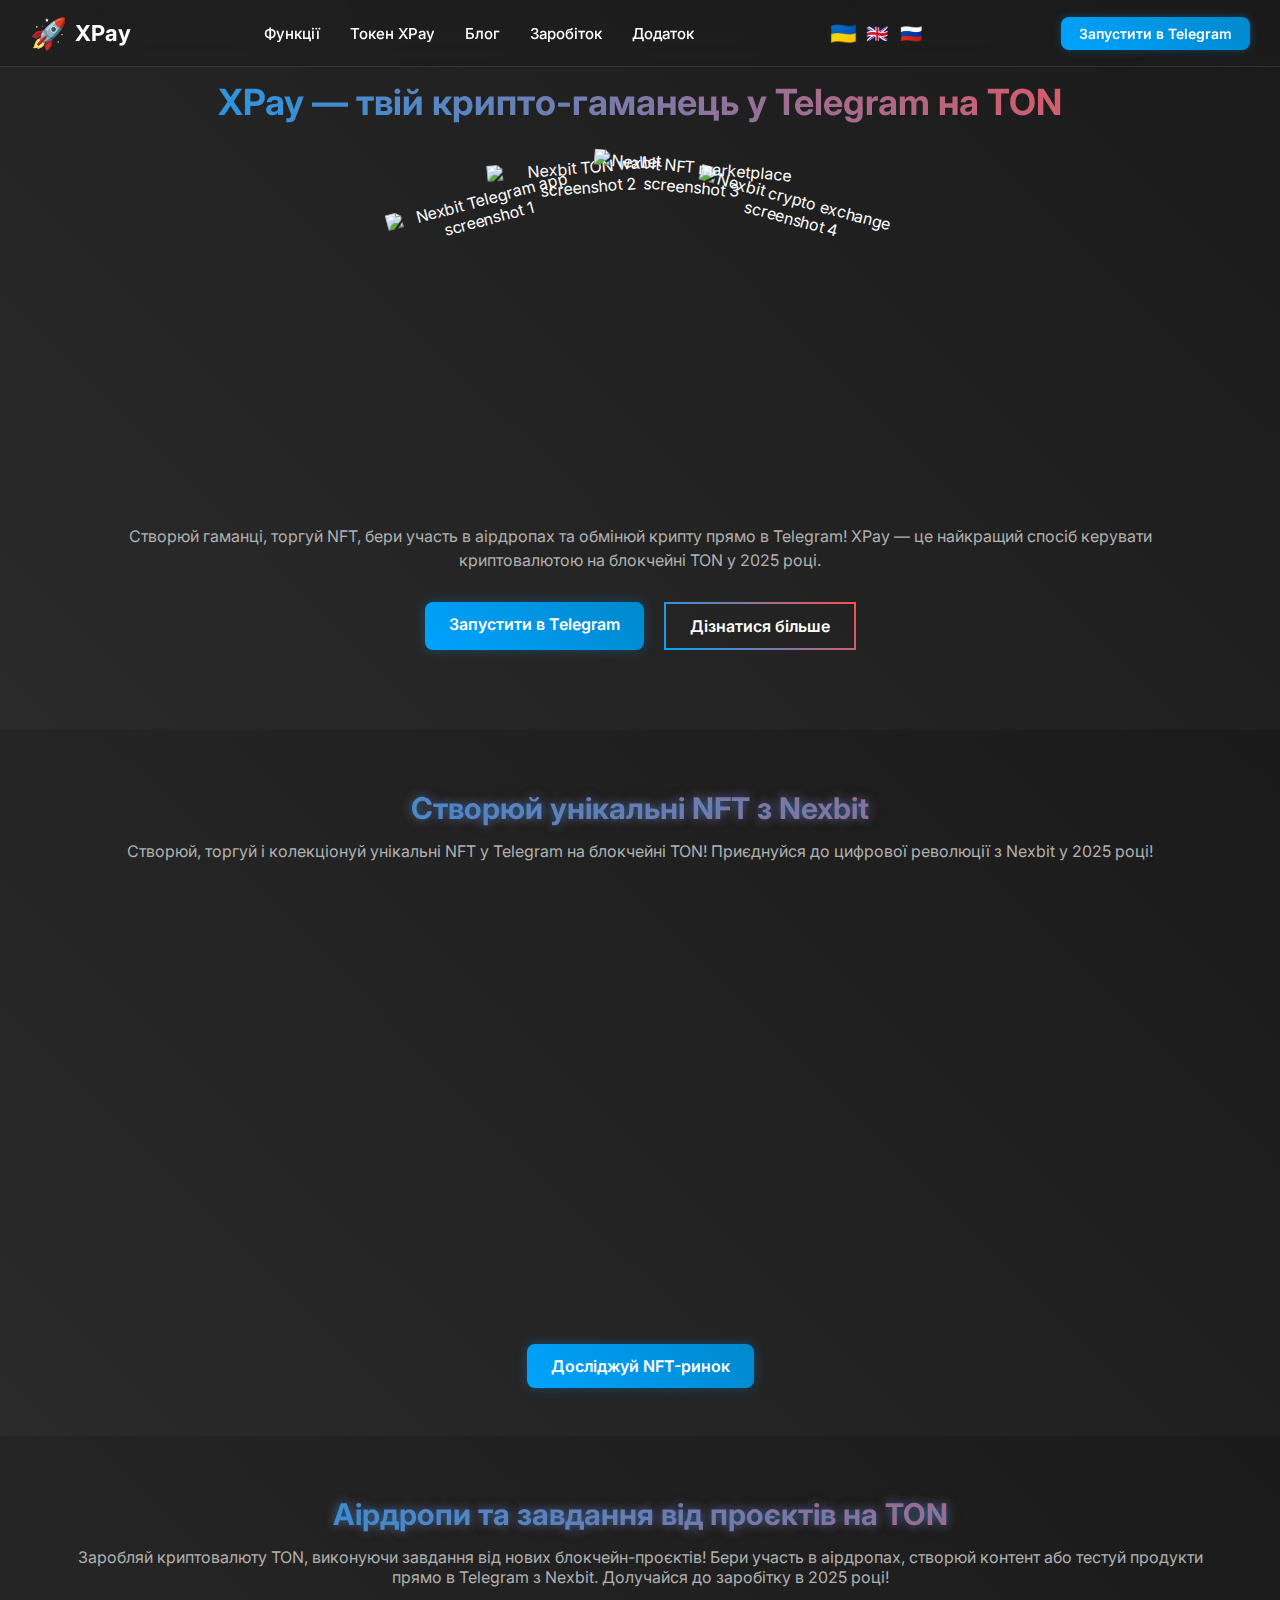
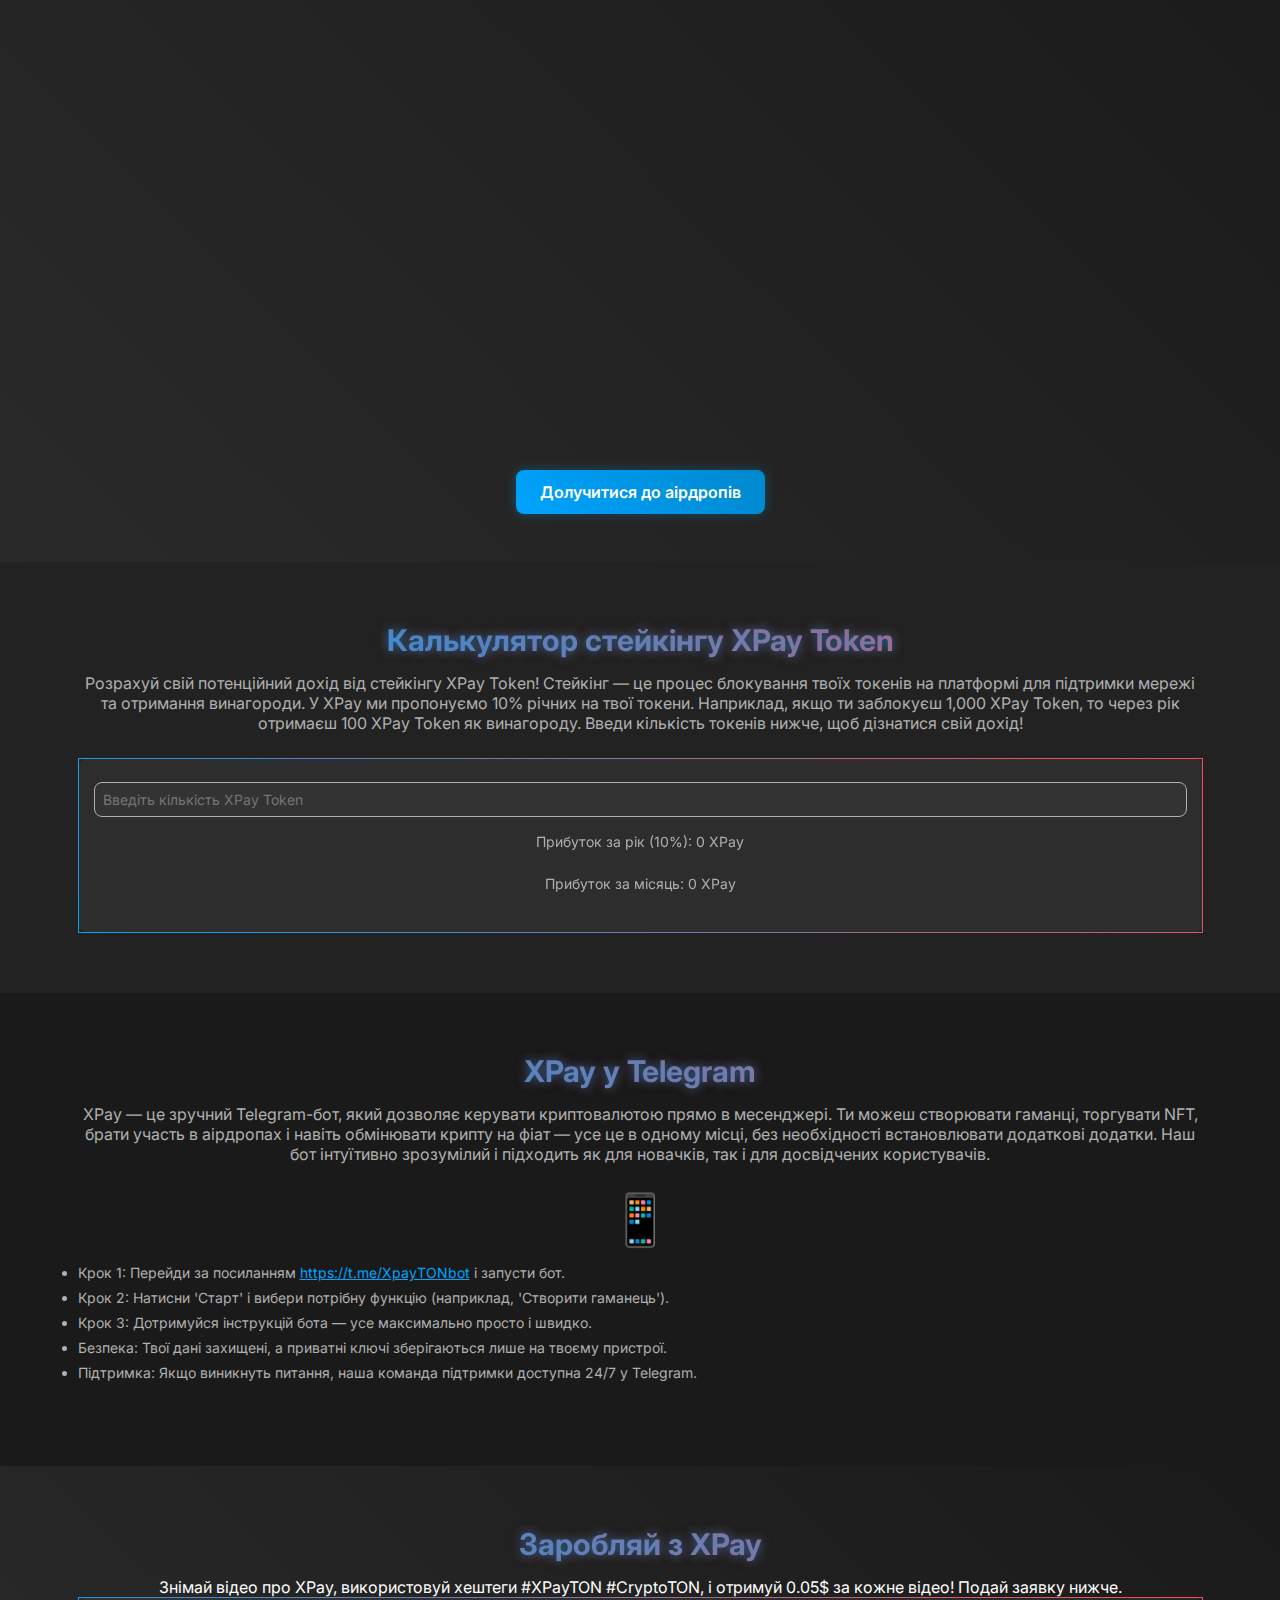
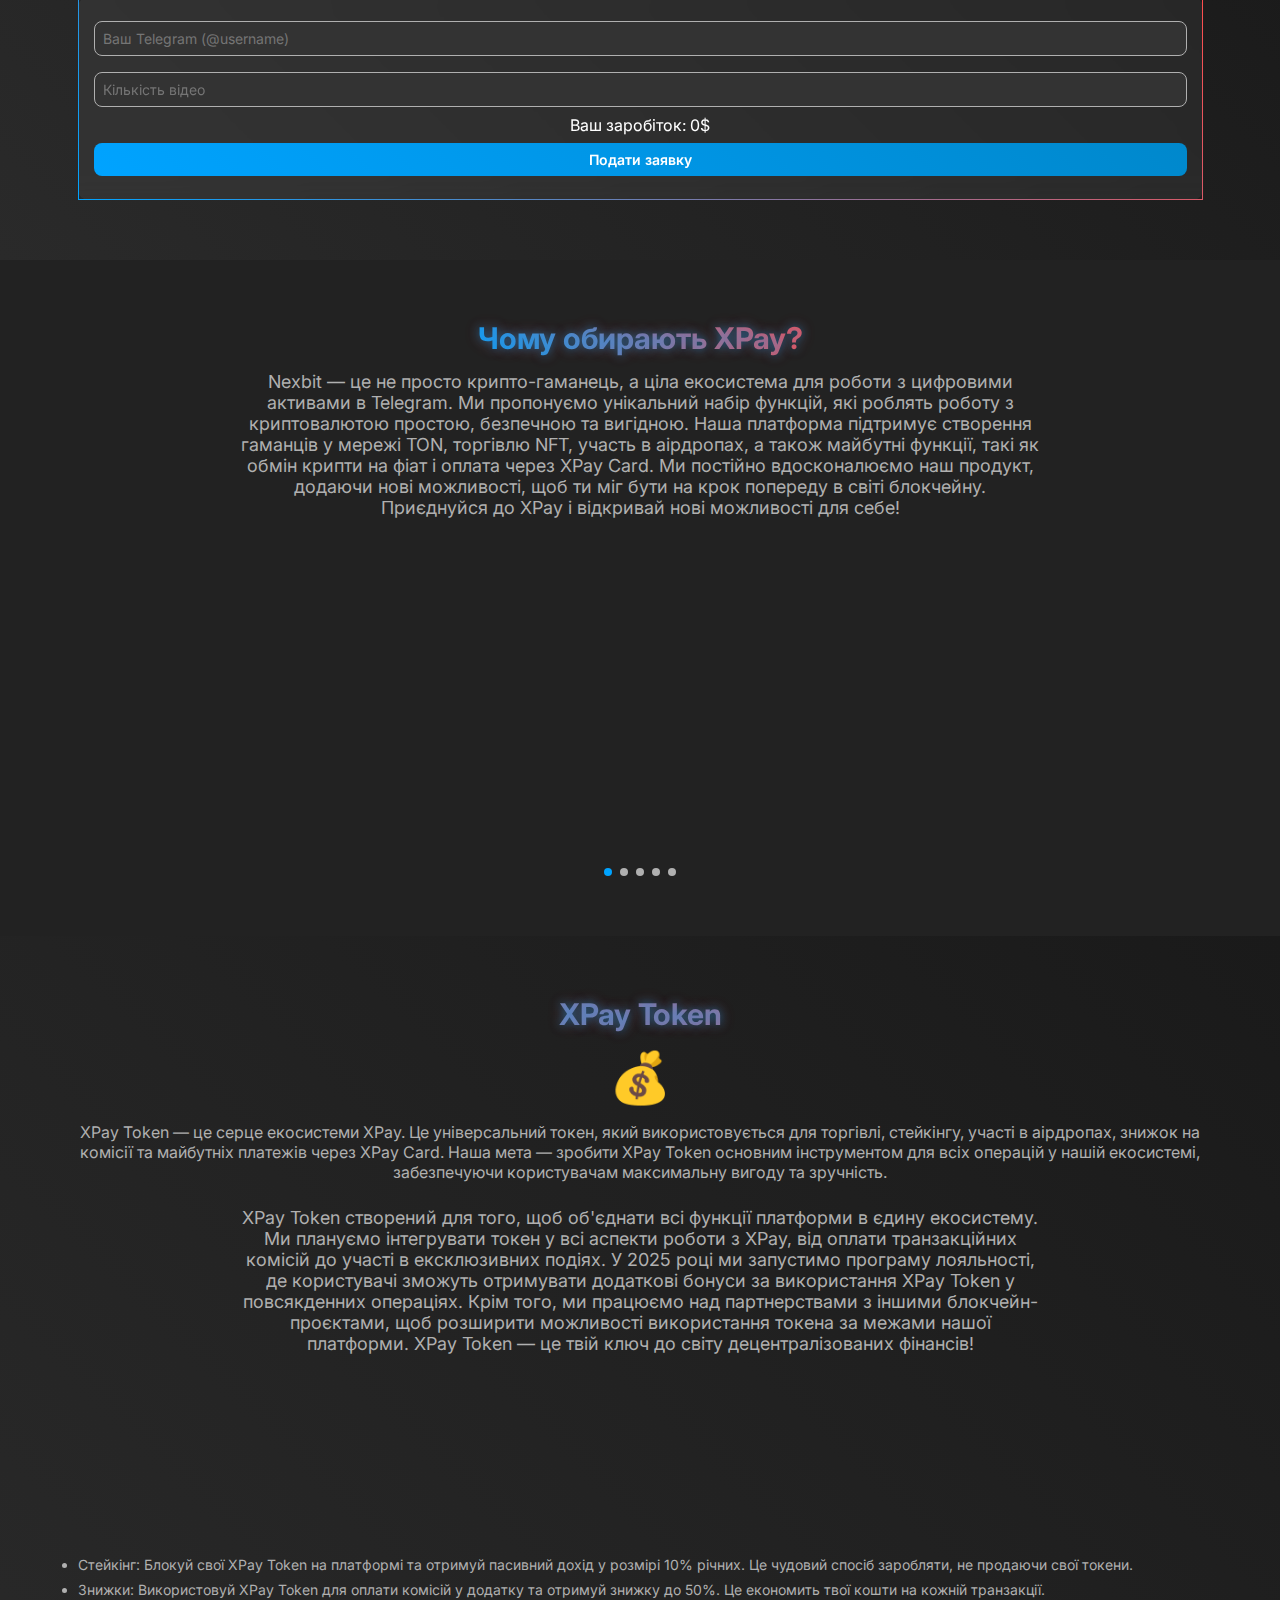
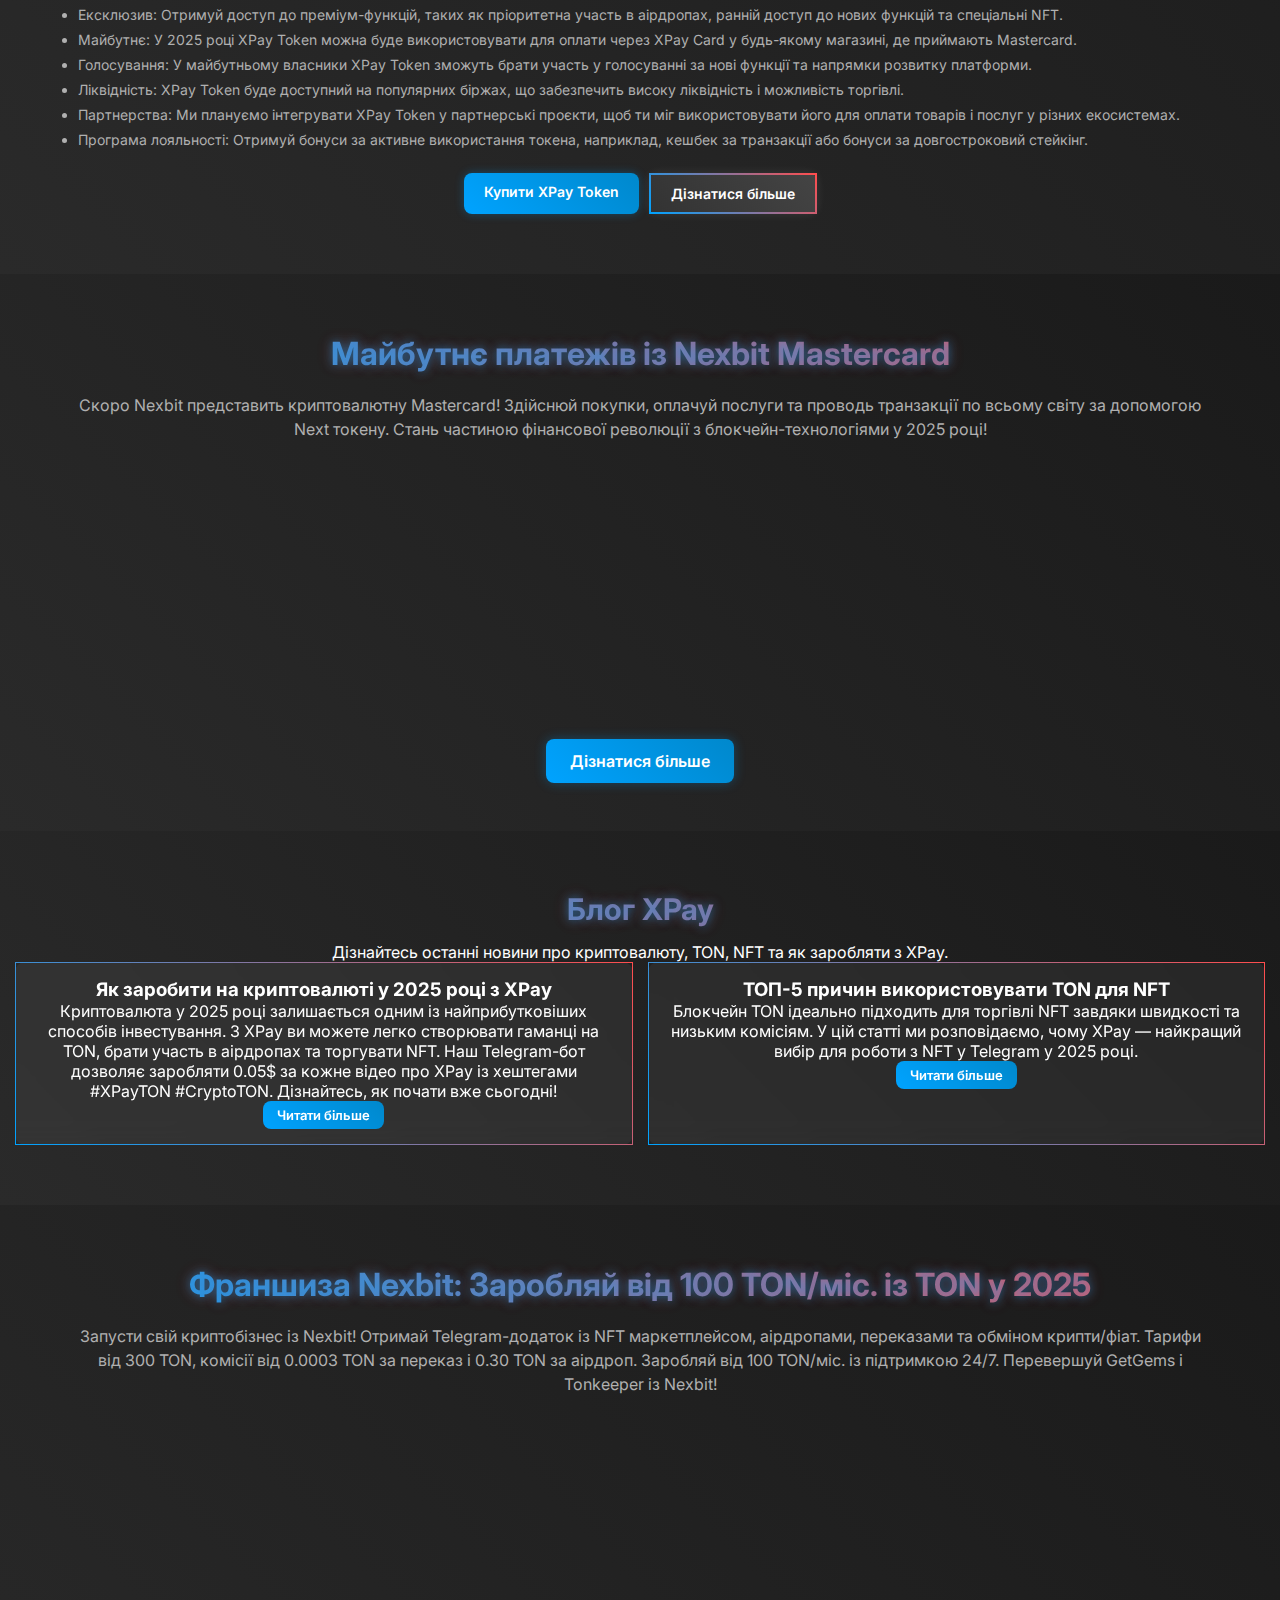
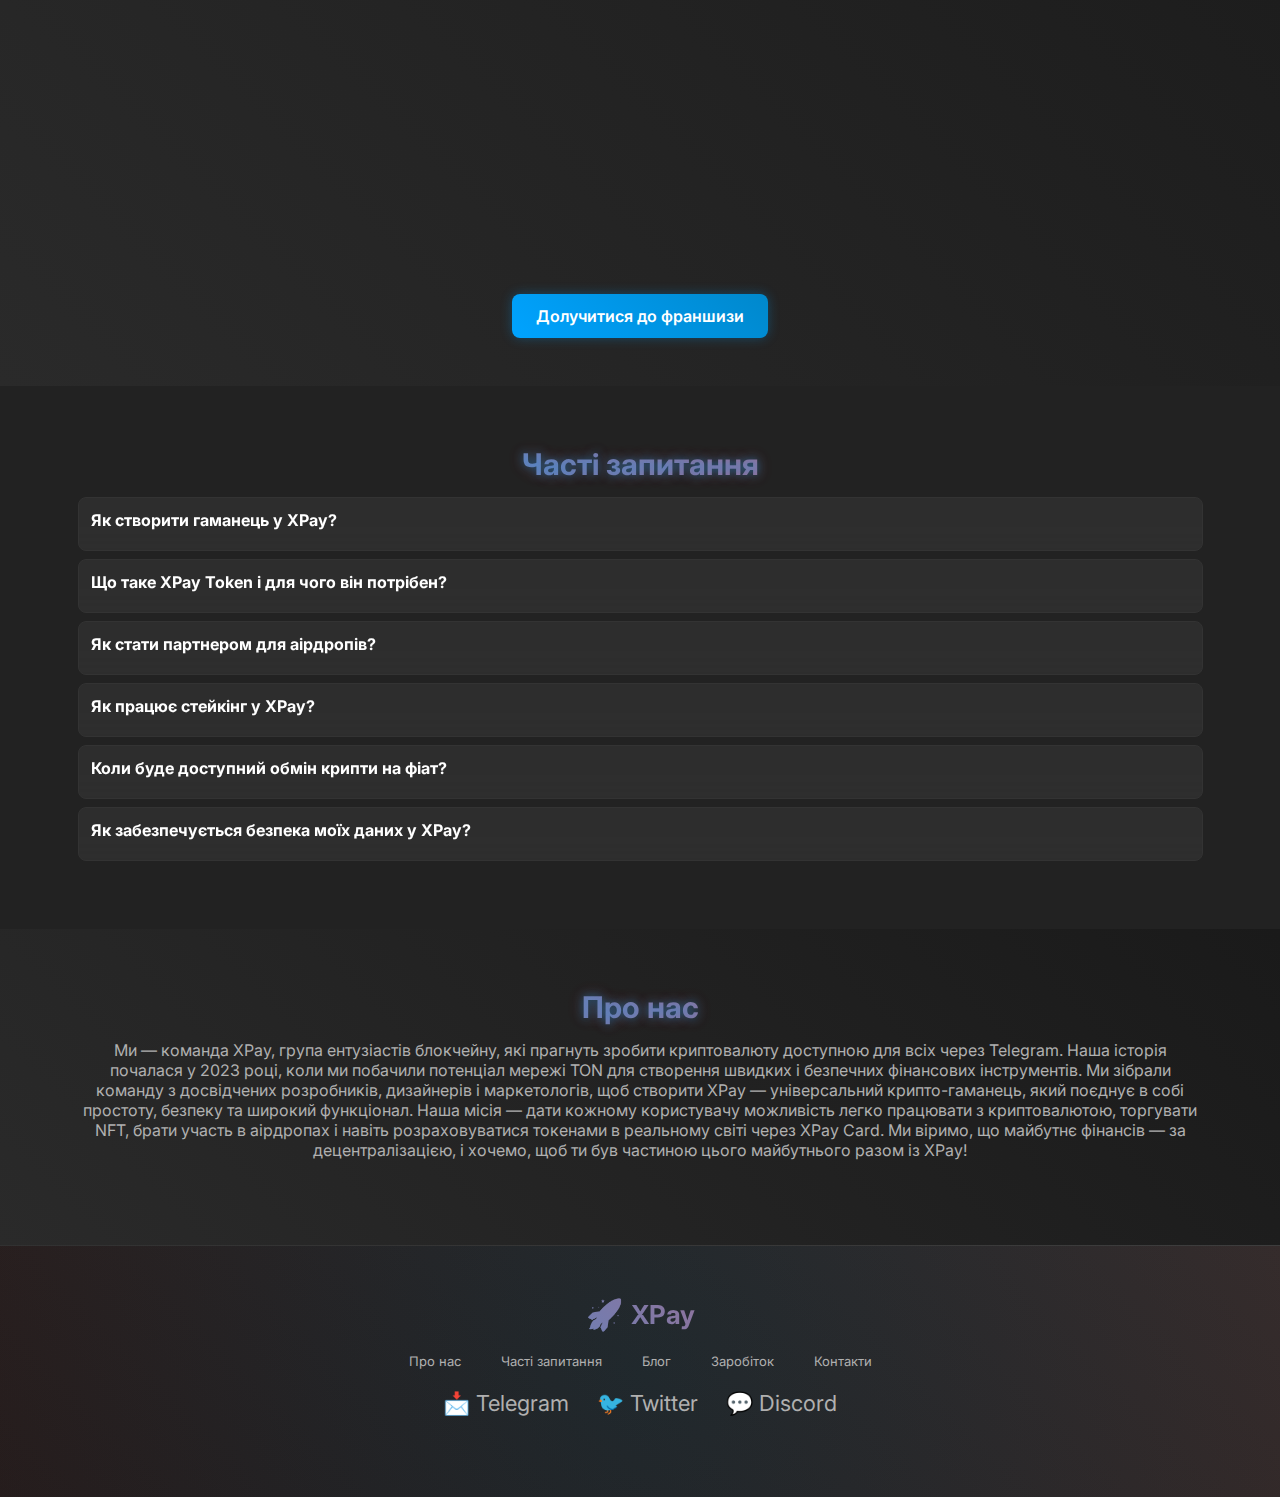
==== commit 70d08545: "Update index.html" ====
--- a/index.html
+++ b/index.html
@@ -3,8 +3,33 @@
 <head>
     <meta charset="UTF-8">
     <meta name="viewport" content="width=device-width, initial-scale=1.0">
-    <title>XPay - Універсальний крипто-гаманець на TON у Telegram</title>
+    <title>Nexbit - Універсальний крипто-гаманець на TON у Telegram</title>
+    <meta name="description" content="Nexbit — зручний крипто-гаманець у Telegram на блокчейні TON. Створюйте гаманці, торгуйте NFT, беріть участь в аірдропах та обмінюйте криптовалюту легко й безпечно.">
+    <meta name="keywords" content="Nexbit, крипто-гаманець, TON, Telegram, NFT, аірдропи, криптовалюта, стейкінг">
+    <meta name="robots" content="index, follow">
+    <meta name="author" content="Nexbit Team">
+    <meta property="og:title" content="Nexbit - Крипто-гаманець на TON у Telegram">
+    <meta property="og:description" content="Керуйте криптовалютою прямо в Telegram з Nexbit: створюйте гаманці, торгуйте NFT, беріть участь в аірдропах.">
+    <meta property="og:image" content="https://i.ibb.co/JRnhZdsH/IMG-4831.png">
+    <meta property="og:url" content="https://your-nexbit-site.com">
+    <meta name="twitter:card" content="summary_large_image">
+    <link rel="icon" href="https://i.ibb.co/JRnhZdsH/IMG-4831.png" type="image/png">
     <link href="https://fonts.googleapis.com/css2?family=Inter:wght@400;600;700&display=swap" rel="stylesheet">
+    <link rel="stylesheet" href="styles.css">
+    <script type="application/ld+json">
+    {
+        "@context": "https://schema.org",
+        "@type": "WebSite",
+        "name": "Nexbit",
+        "url": "https://your-nexbit-site.com",
+        "description": "Nexbit — крипто-гаманець у Telegram на блокчейні TON для торгівлі NFT, стейкінгу та аірдропів.",
+        "potentialAction": {
+            "@type": "SearchAction",
+            "target": "https://your-nexbit-site.com/search?q={search_term_string}",
+            "query-input": "required name=search_term_string"
+        }
+    }
+    </script>
     <style>
       * {
     margin: 0;
@@ -147,117 +172,218 @@
 }
 
 
+/* Герой-секція */
 .hero {
-    min-height: 100vh;
-    display: flex;
-    flex-direction: column;
-    justify-content: center;
-    align-items: center;
+    padding: 80px 15px;
     text-align: center;
-    padding: 80px 15px 40px;
-    background: linear-gradient(45deg, #1A1A1A, #2A2A2A);
-    background-attachment: fixed;
-    background-size: cover;
+    background: linear-gradient(45deg, #2A2A2A, #1A1A1A);
     position: relative;
+    overflow: visible;
 }
 
 .hero h1 {
-    font-size: 50px;
-    font-weight: 700;
+    font-size: 36px;
     margin-bottom: 20px;
-    max-width: 90%;
-    line-height: 1.2;
     background: linear-gradient(45deg, #00A3FF, #FF4D4D);
     -webkit-background-clip: text;
     -webkit-text-fill-color: transparent;
-    text-shadow: 0 0 15px rgba(0, 163, 255, 0.7), 0 0 25px rgba(255, 77, 77, 0.5);
-}
-
-/* 3D-куб */
-.cube-container {
-    perspective: 1000px;
-    margin: 30px 0;
-    width: 250px;
-    height: 250px;
-}
-
-.cube {
-    width: 100%;
-    height: 100%;
+}
+
+.hero p {
+    color: #B0B0B0;
+    font-size: 16px;
+    max-width: 90%;
+    margin: 0 auto 30px;
+    line-height: 1.5;
+}
+
+.hero-fan {
     position: relative;
-    transform-style: preserve-3d;
-    animation: rotateCubeY 40s infinite linear;
-}
-
-.face {
+    display: flex;
+    justify-content: center;
+    align-items: center;
+    height: 350px;
+    margin-bottom: 30px;
+    max-width: 700px;
+    margin-left: auto;
+    margin-right: auto;
+}
+
+.fan-image {
     position: absolute;
-    width: 250px;
-    height: 250px;
-    background: transparent !important;
-    border: none;
-    box-shadow: none;
-    overflow: hidden;
-}
-
-.face img {
+    width: 200px;
+    height: 333px;
+}
+
+.fan-image:nth-child(1) {
+    transform: rotate(-15deg) translateX(-120px);
+}
+
+.fan-image:nth-child(2) {
+    transform: rotate(-5deg) translateX(-40px);
+    z-index: 1;
+}
+
+.fan-image:nth-child(3) {
+    transform: rotate(5deg) translateX(40px);
+    z-index: 1;
+}
+
+.fan-image:nth-child(4) {
+    transform: rotate(15deg) translateX(120px);
+}
+
+.fan-image img {
     width: 100%;
     height: 100%;
     object-fit: contain;
-    background: transparent !important;
-}
-
-.front  { transform: rotateY(0deg) translateZ(125px); }
-.back   { transform: rotateY(180deg) translateZ(125px); }
-.right  { transform: rotateY(90deg) translateZ(125px); }
-.left   { transform: rotateY(-90deg) translateZ(125px); }
-
-@keyframes rotateCubeY {
-    0% { transform: rotateY(0deg); }
-    100% { transform: rotateY(360deg); }
-}
-
-.hero p {
-    font-size: 18px;
-    color: #B0B0B0;
-    margin: 40px 0 30px; /* Збільшено верхній відступ для зміщення вниз */
-    max-width: 90%;
-}
-
-.hero .cta-buttons {
+}
+
+.cta-buttons {
     display: flex;
-    flex-wrap: wrap;
     justify-content: center;
-    gap: 10px;
-}
-
-.hero .cta-buttons a {
-    padding: 10px 20px;
+    gap: 20px;
+}
+
+.cta-buttons a {
+    padding: 12px 24px;
     border-radius: 8px;
     text-decoration: none;
     font-weight: 600;
-    font-size: 14px;
-    transition: background-color 0.3s, transform 0.3s;
-}
-
-.hero .cta-buttons .primary {
+    font-size: 16px;
+}
+
+.cta-buttons .primary {
     background: linear-gradient(45deg, #00A3FF, #0088CC);
     color: #FFFFFF;
-    box-shadow: 0 0 10px rgba(0, 163, 255, 0.3);
-}
-
-.hero .cta-buttons .primary:hover {
+    box-shadow: 0 0 12px rgba(0, 163, 255, 0.3);
+}
+
+.cta-buttons .primary:hover {
     transform: translateY(-2px);
-    box-shadow: 0 5px 15px rgba(0, 163, 255, 0.5);
-}
-
-.hero .cta-buttons .secondary {
-    background-color: #333333;
+    box-shadow: 0 8px 20px rgba(0, 163, 255, 0.5);
+}
+
+.cta-buttons .secondary {
+    background: transparent;
     color: #FFFFFF;
-}
-
-.hero .cta-buttons .secondary:hover {
-    background-color: #444444;
+    border: 2px solid;
+    border-image: linear-gradient(45deg, #00A3FF, #FF4D4D) 1;
+}
+
+.cta-buttons .secondary:hover {
     transform: translateY(-2px);
+    background: linear-gradient(45deg, rgba(0, 163, 255, 0.1), rgba(255, 77, 77, 0.1));
+}
+
+/* Адаптація для планшетів */
+@media (max-width: 768px) {
+    .hero {
+        padding: 60px 10px;
+    }
+
+    .hero h1 {
+        font-size: 28px;
+    }
+
+    .hero p {
+        font-size: 14px;
+        margin-bottom: 20px;
+    }
+
+    .hero-fan {
+        height: 280px;
+        max-width: 560px;
+    }
+
+    .fan-image {
+        width: 160px;
+        height: 266px;
+    }
+
+    .fan-image:nth-child(1) {
+        transform: rotate(-15deg) translateX(-96px);
+    }
+
+    .fan-image:nth-child(2) {
+        transform: rotate(-5deg) translateX(-32px);
+        z-index: 1;
+    }
+
+    .fan-image:nth-child(3) {
+        transform: rotate(5deg) translateX(32px);
+        z-index: 1;
+    }
+
+    .fan-image:nth-child(4) {
+        transform: rotate(15deg) translateX(96px);
+    }
+
+    .cta-buttons {
+        flex-direction: column;
+        gap: 15px;
+    }
+
+    .cta-buttons a {
+        padding: 10px 20px;
+        font-size: 14px;
+        width: 100%;
+        max-width: 300px;
+        margin: 0 auto;
+    }
+}
+
+/* Адаптація для смартфонів */
+@media (max-width: 480px) {
+    .hero {
+        padding: 40px 8px;
+    }
+
+    .hero h1 {
+        font-size: 24px;
+    }
+
+    .hero p {
+        font-size: 12px;
+        margin-bottom: 15px;
+    }
+
+    .hero-fan {
+        height: 210px;
+        max-width: 420px;
+    }
+
+    .fan-image {
+        width: 120px;
+        height: 200px;
+    }
+
+    .fan-image:nth-child(1) {
+        transform: rotate(-15deg) translateX(-72px);
+    }
+
+    .fan-image:nth-child(2) {
+        transform: rotate(-5deg) translateX(-24px);
+        z-index: 1;
+    }
+
+    .fan-image:nth-child(3) {
+        transform: rotate(5deg) translateX(24px);
+        z-index: 1;
+    }
+
+    .fan-image:nth-child(4) {
+        transform: rotate(15deg) translateX(72px);
+    }
+
+    .cta-buttons {
+        gap: 10px;
+    }
+
+    .cta-buttons a {
+        padding: 8px 16px;
+        font-size: 13px;
+    }
 }
 
 /* Стиль для всіх заголовків h2 */
@@ -2508,20 +2634,18 @@
   <!-- Герой-секція -->
 <section class="hero">
     <h1 data-translate="hero-title">Nexbit — твій крипто-гаманець у Telegram на TON</h1>
-    <div class="cube-container">
-        <div class="cube">
-            <div class="face front">
-                <img src="https://i.ibb.co/6J7sTv0J/Gray-Shadow-Yes-You-Can-Affirmation-Motivational-Quote-Your-Story-3-removebg-preview.png" alt="Nexbit App Screenshot 1">
-            </div>
-            <div class="face back">
-                <img src="https://i.ibb.co/BKZ4p78J/Gray-Shadow-Yes-You-Can-Affirmation-Motivational-Quote-Your-Story-4-removebg-preview.png" alt="Nexbit App Screenshot 2">
-            </div>
-            <div class="face right">
-                <img src="https://i.ibb.co/YTkPd6s0/Gray-Shadow-Yes-You-Can-Affirmation-Motivational-Quote-Your-Story-5-removebg-preview.png" alt="Nexbit App Screenshot 3">
-            </div>
-            <div class="face left">
-                <img src="https://i.ibb.co/jvBBV9wv/Gray-Shadow-Yes-You-Can-Affirmation-Motivational-Quote-Your-Story-2-removebg-preview.png" alt="Nexbit App Screenshot 4">
-            </div>
+    <div class="hero-fan">
+        <div class="fan-image">
+            <img src="https://i.ibb.co/6J7sTv0J/Gray-Shadow-Yes-You-Can-Affirmation-Motivational-Quote-Your-Story-3-removebg-preview.png" alt="Nexbit Telegram app screenshot 1">
+        </div>
+        <div class="fan-image">
+            <img src="https://i.ibb.co/BKZ4p78J/Gray-Shadow-Yes-You-Can-Affirmation-Motivational-Quote-Your-Story-4-removebg-preview.png" alt="Nexbit TON wallet screenshot 2">
+        </div>
+        <div class="fan-image">
+            <img src="https://i.ibb.co/YTkPd6s0/Gray-Shadow-Yes-You-Can-Affirmation-Motivational-Quote-Your-Story-5-removebg-preview.png" alt="Nexbit NFT marketplace screenshot 3">
+        </div>
+        <div class="fan-image">
+            <img src="https://i.ibb.co/jvBBV9wv/Gray-Shadow-Yes-You-Can-Affirmation-Motivational-Quote-Your-Story-2-removebg-preview.png" alt="Nexbit crypto exchange screenshot 4">
         </div>
     </div>
     <p data-translate="hero-text">Створюй гаманці, торгуй NFT, бери участь в аірдропах та обмінюй крипту прямо в Telegram! Nexbit — це найкращий спосіб керувати криптовалютою на блокчейні TON у 2025 році.</p>
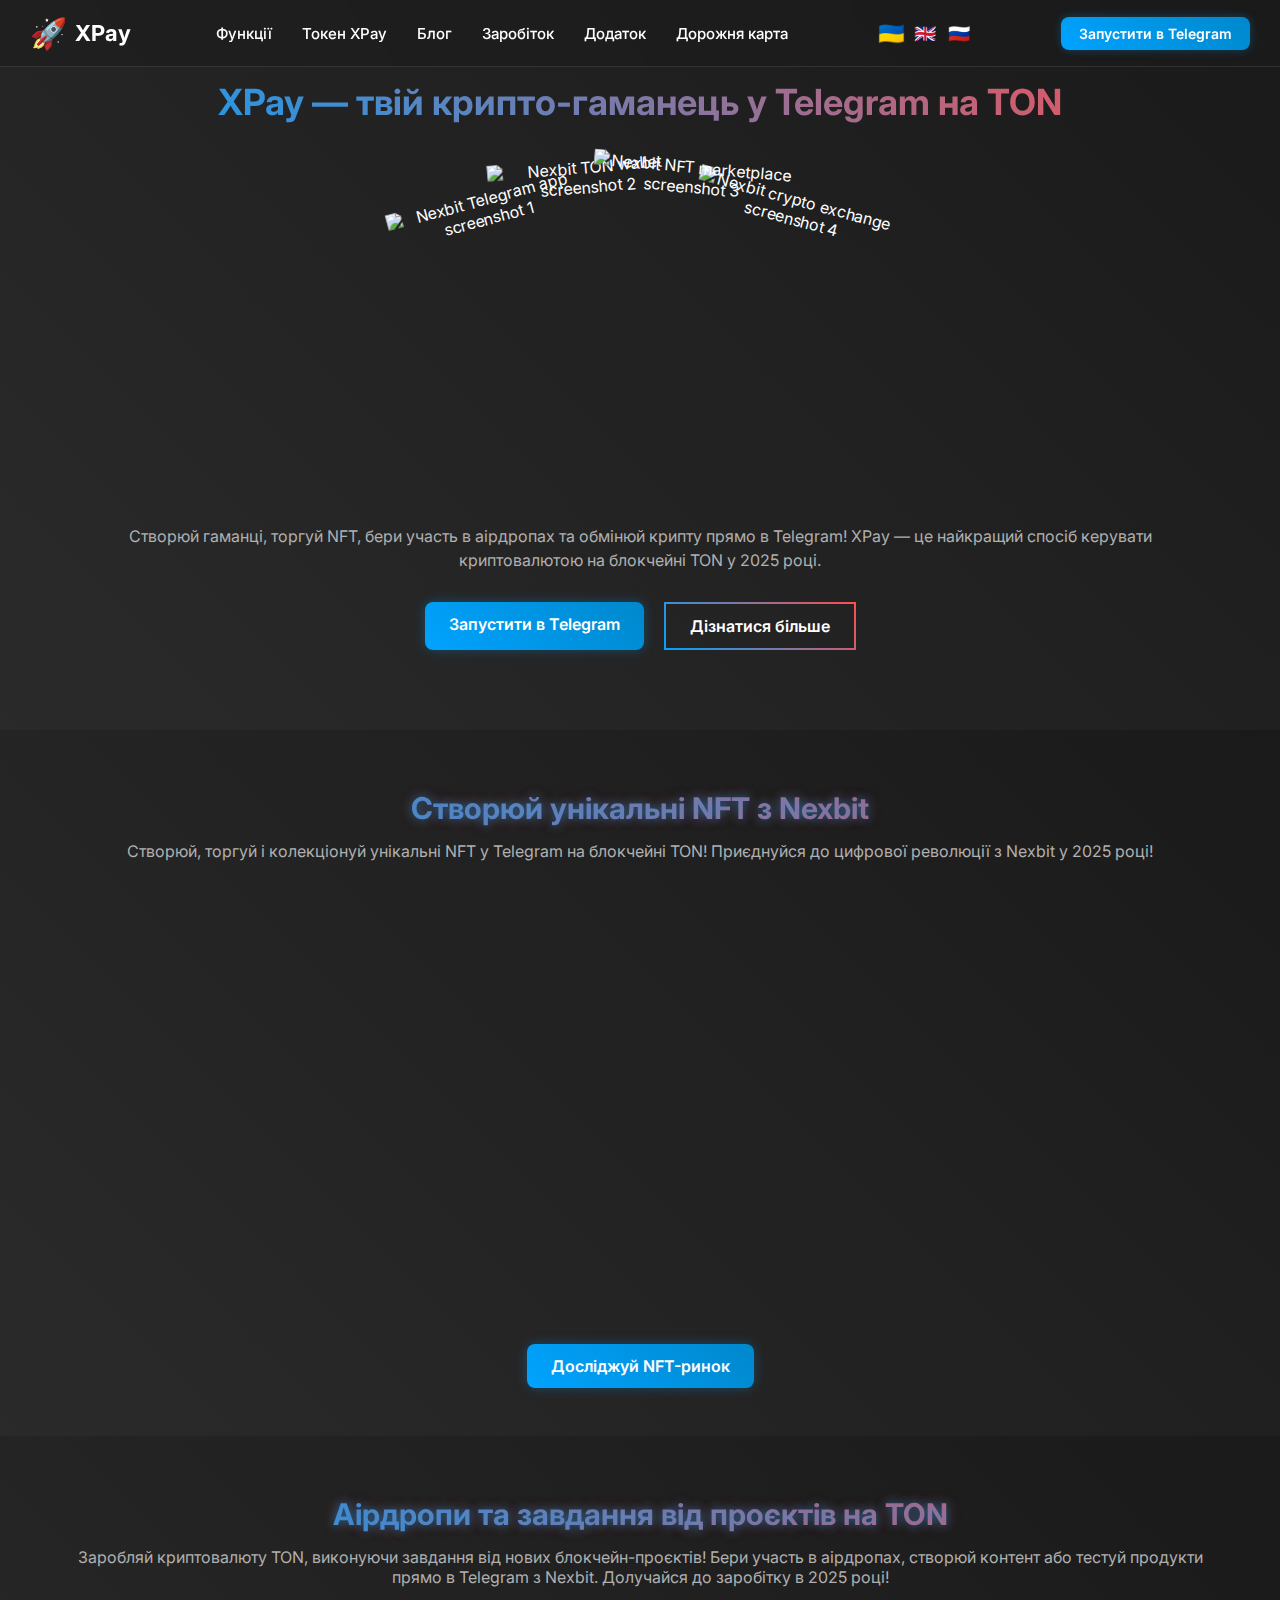
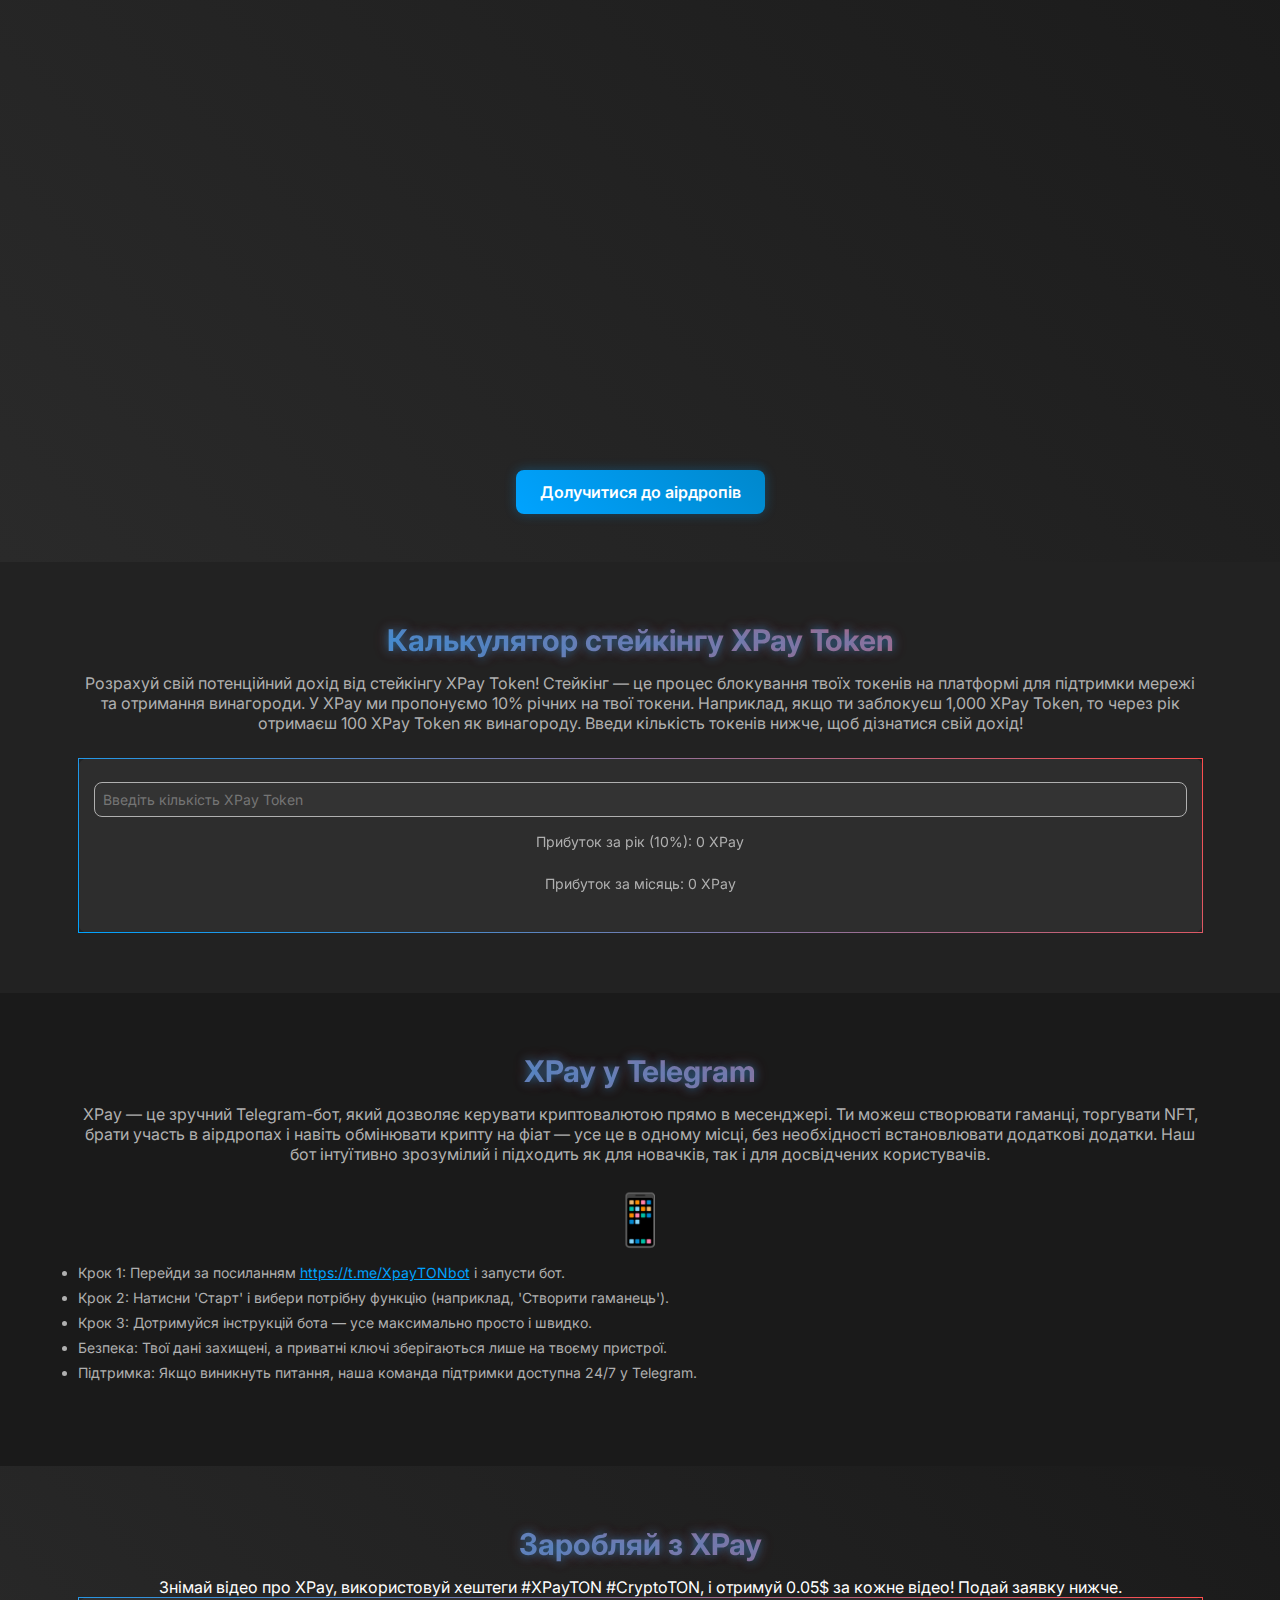
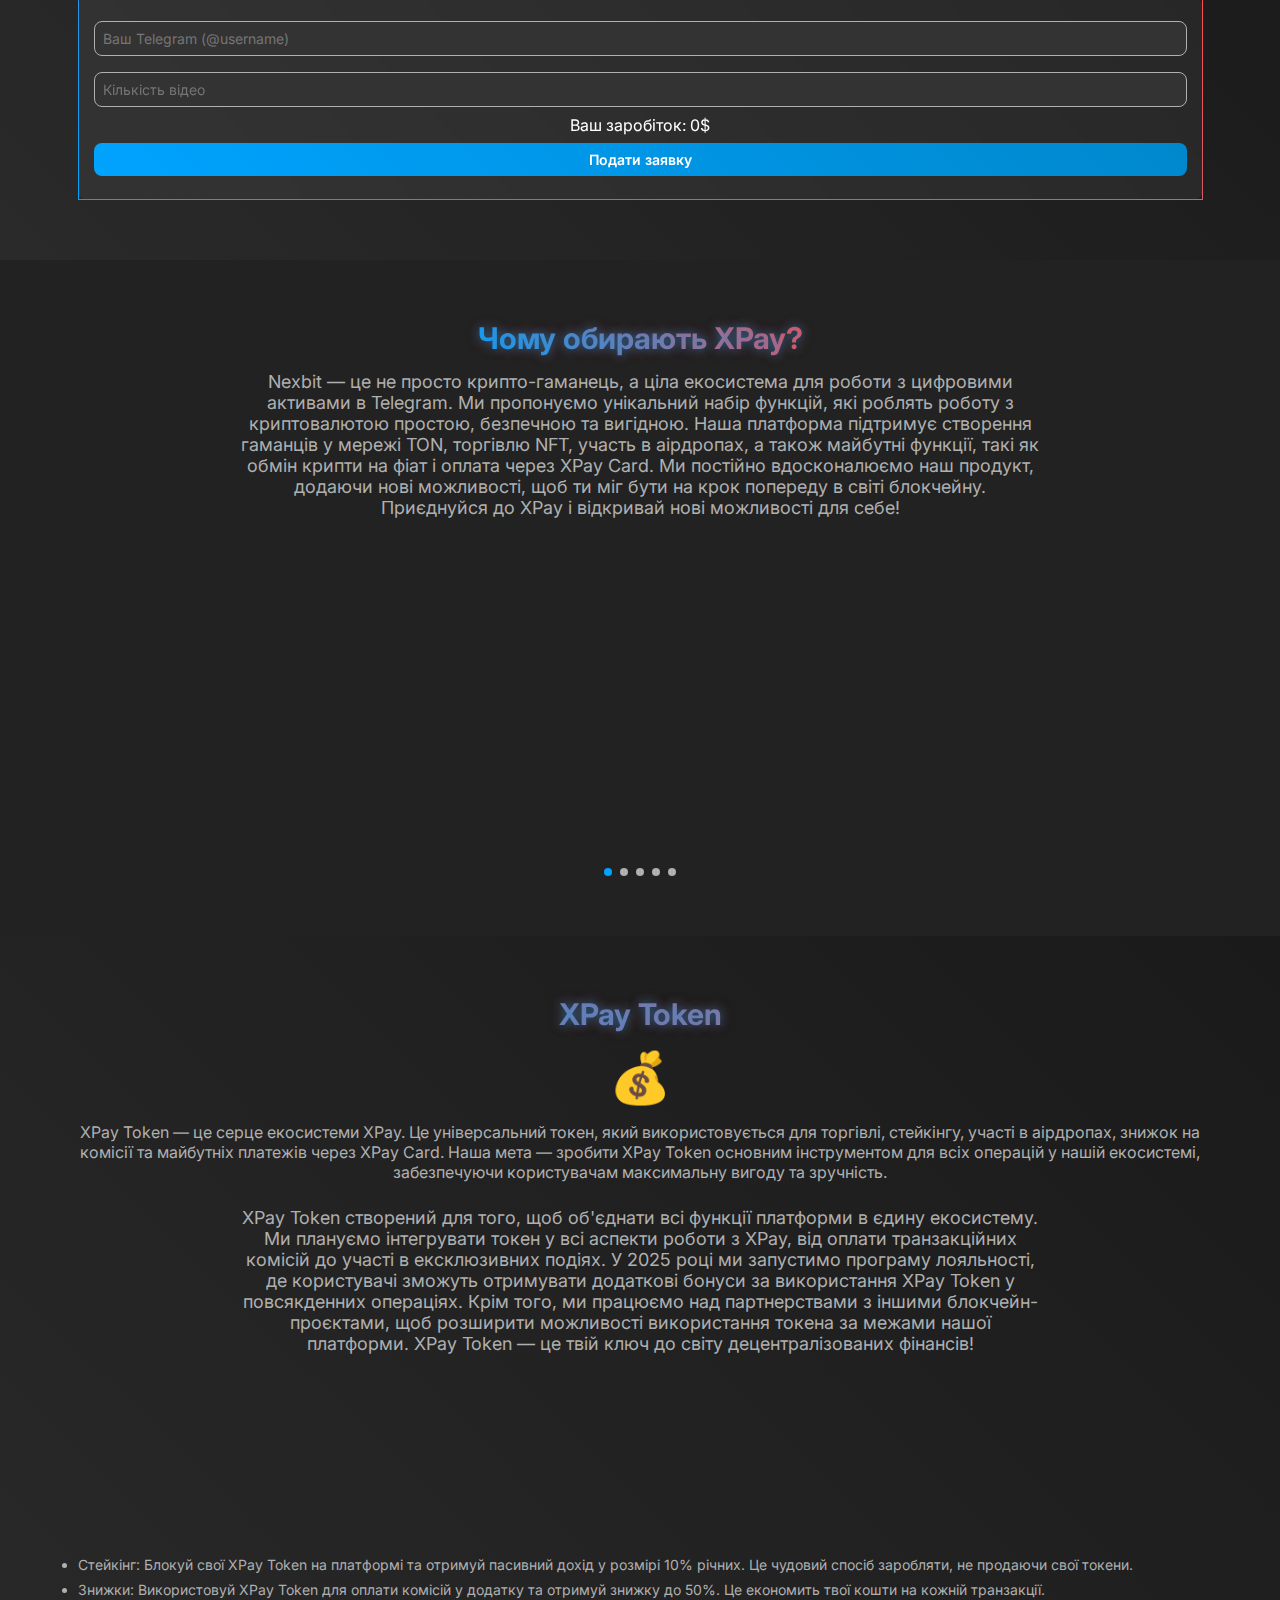
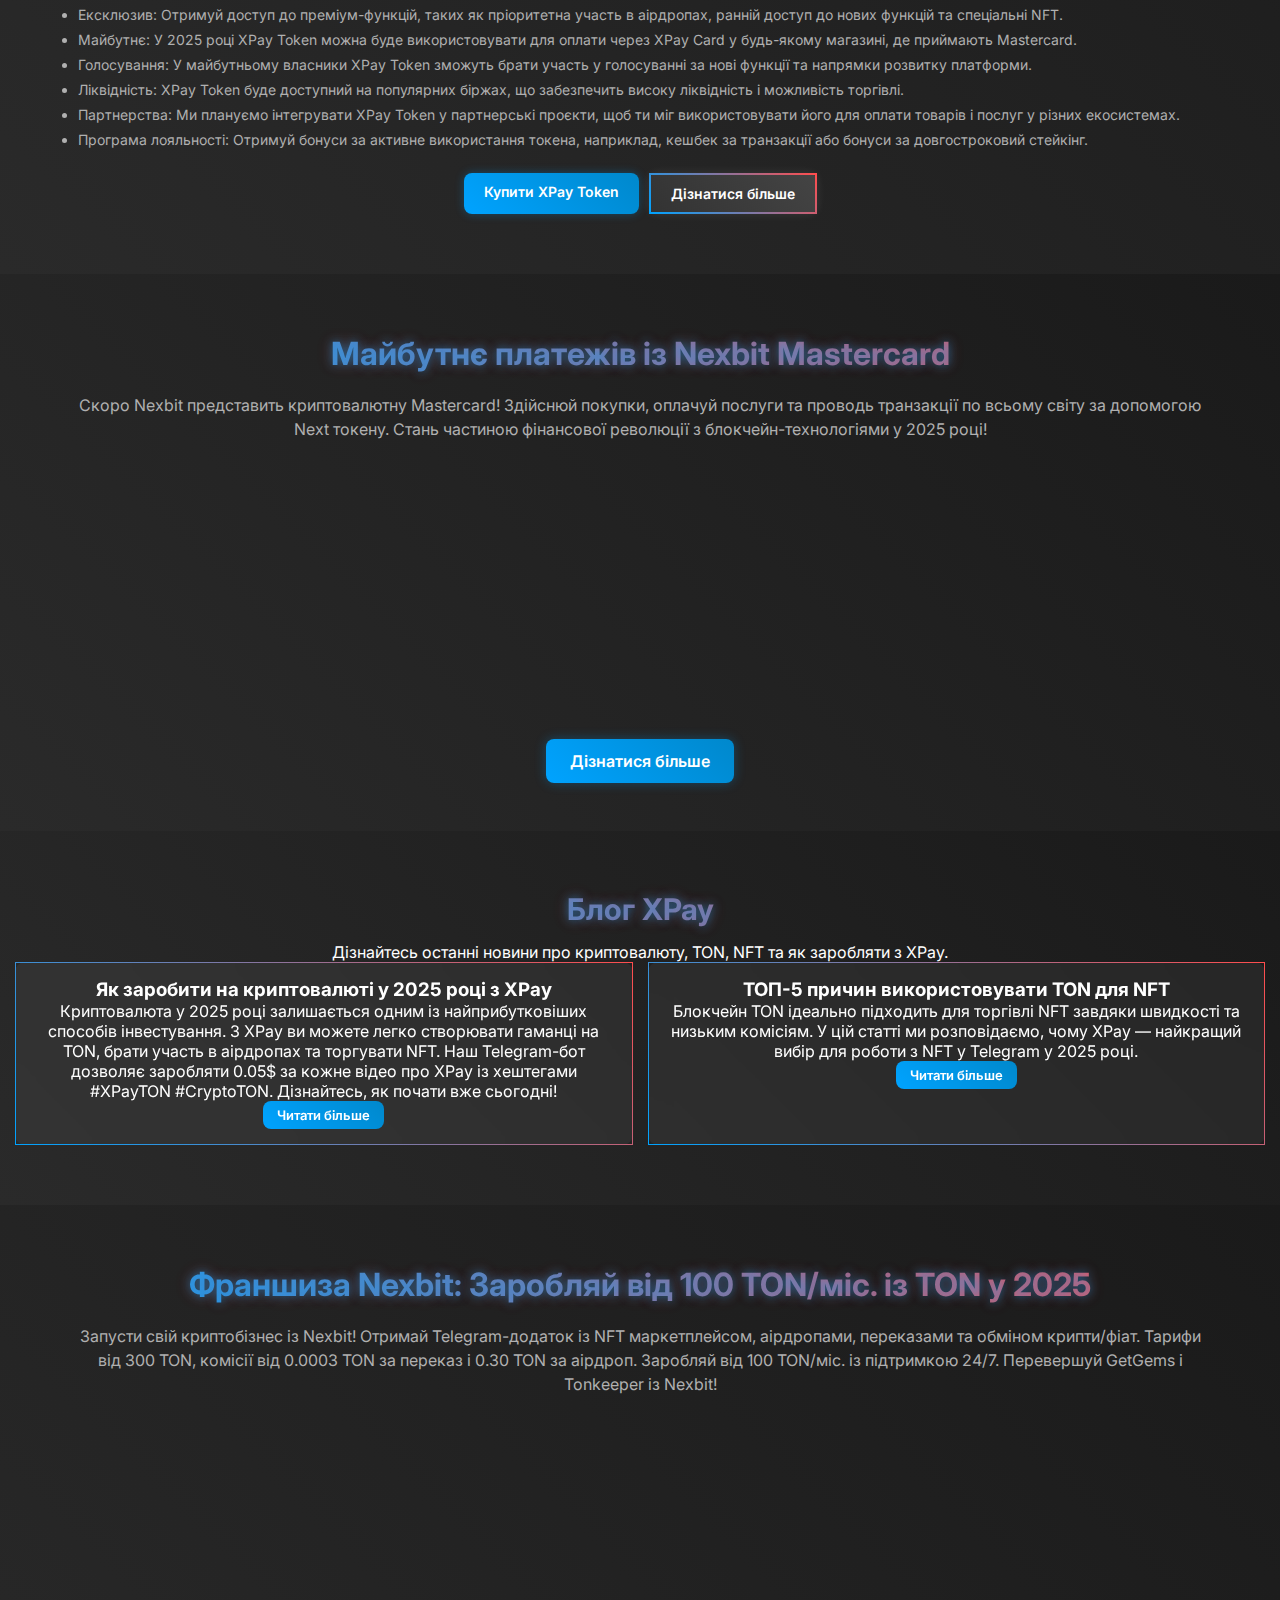
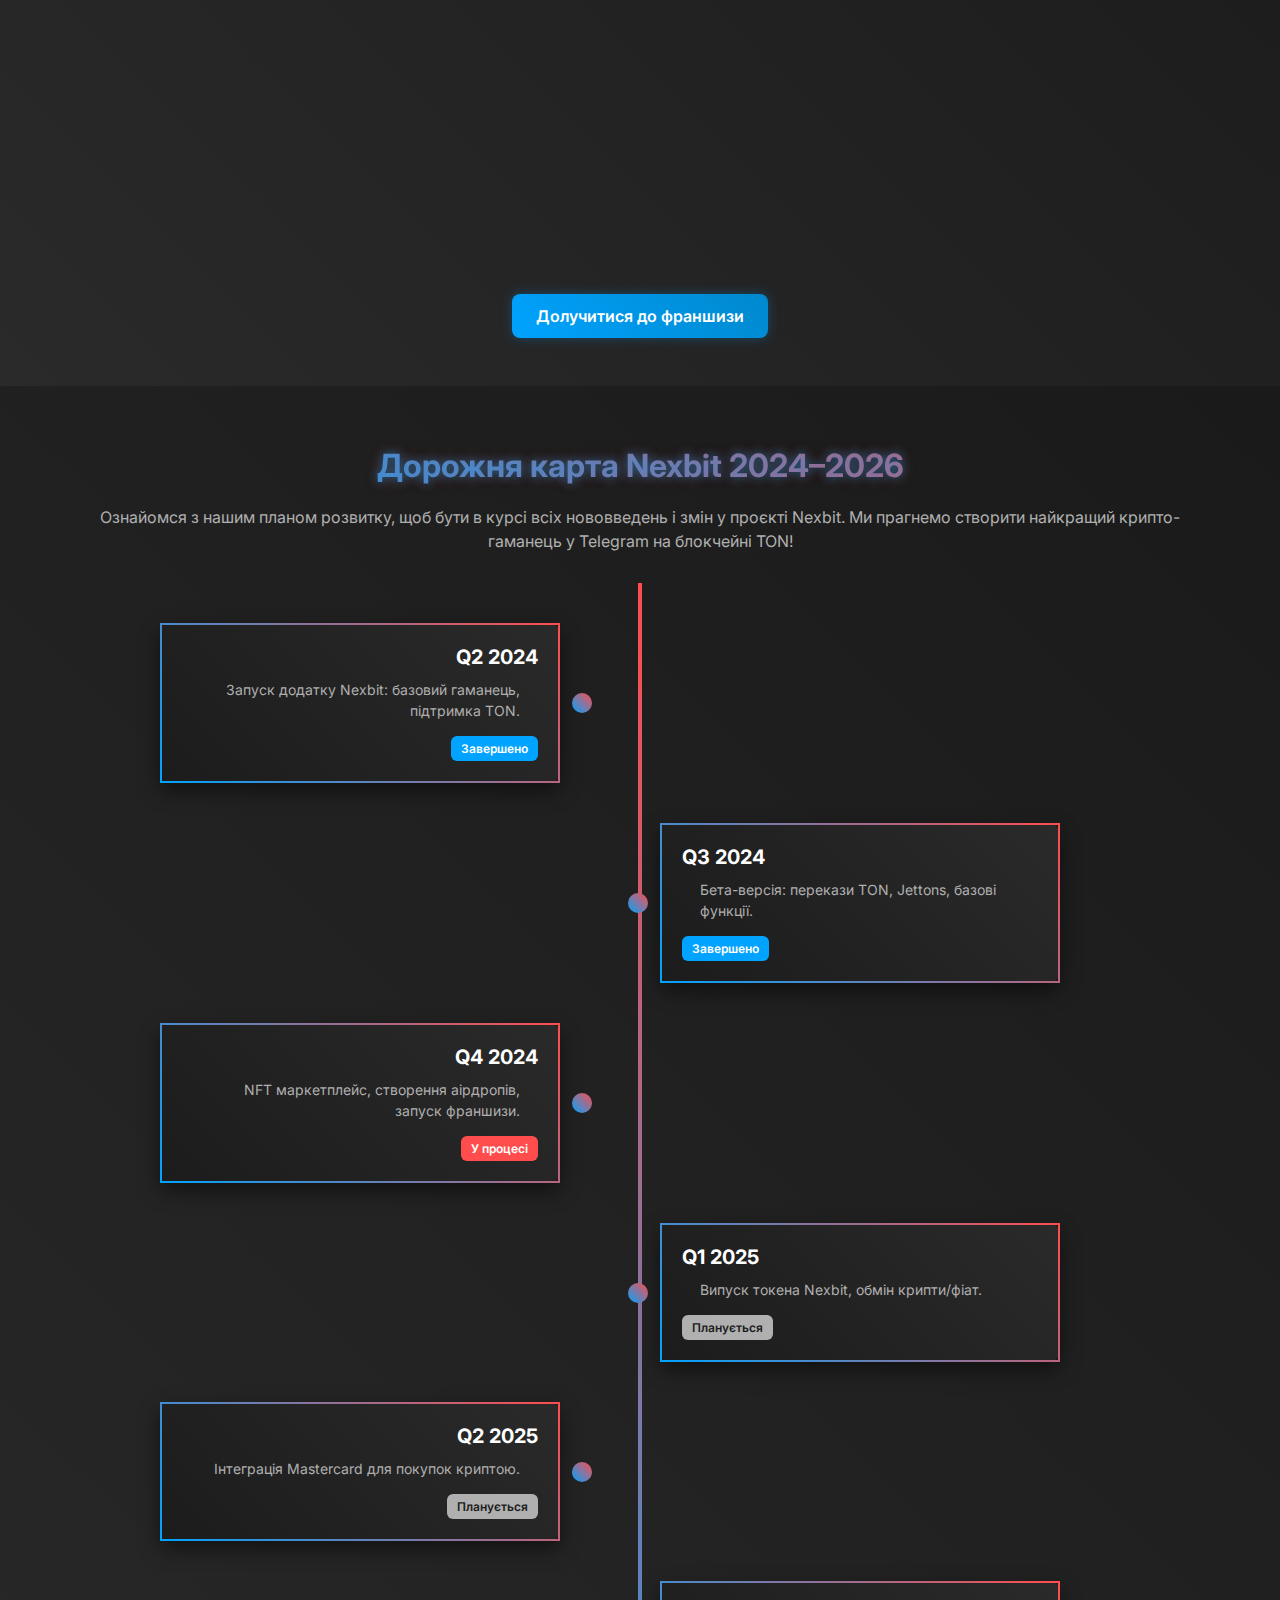
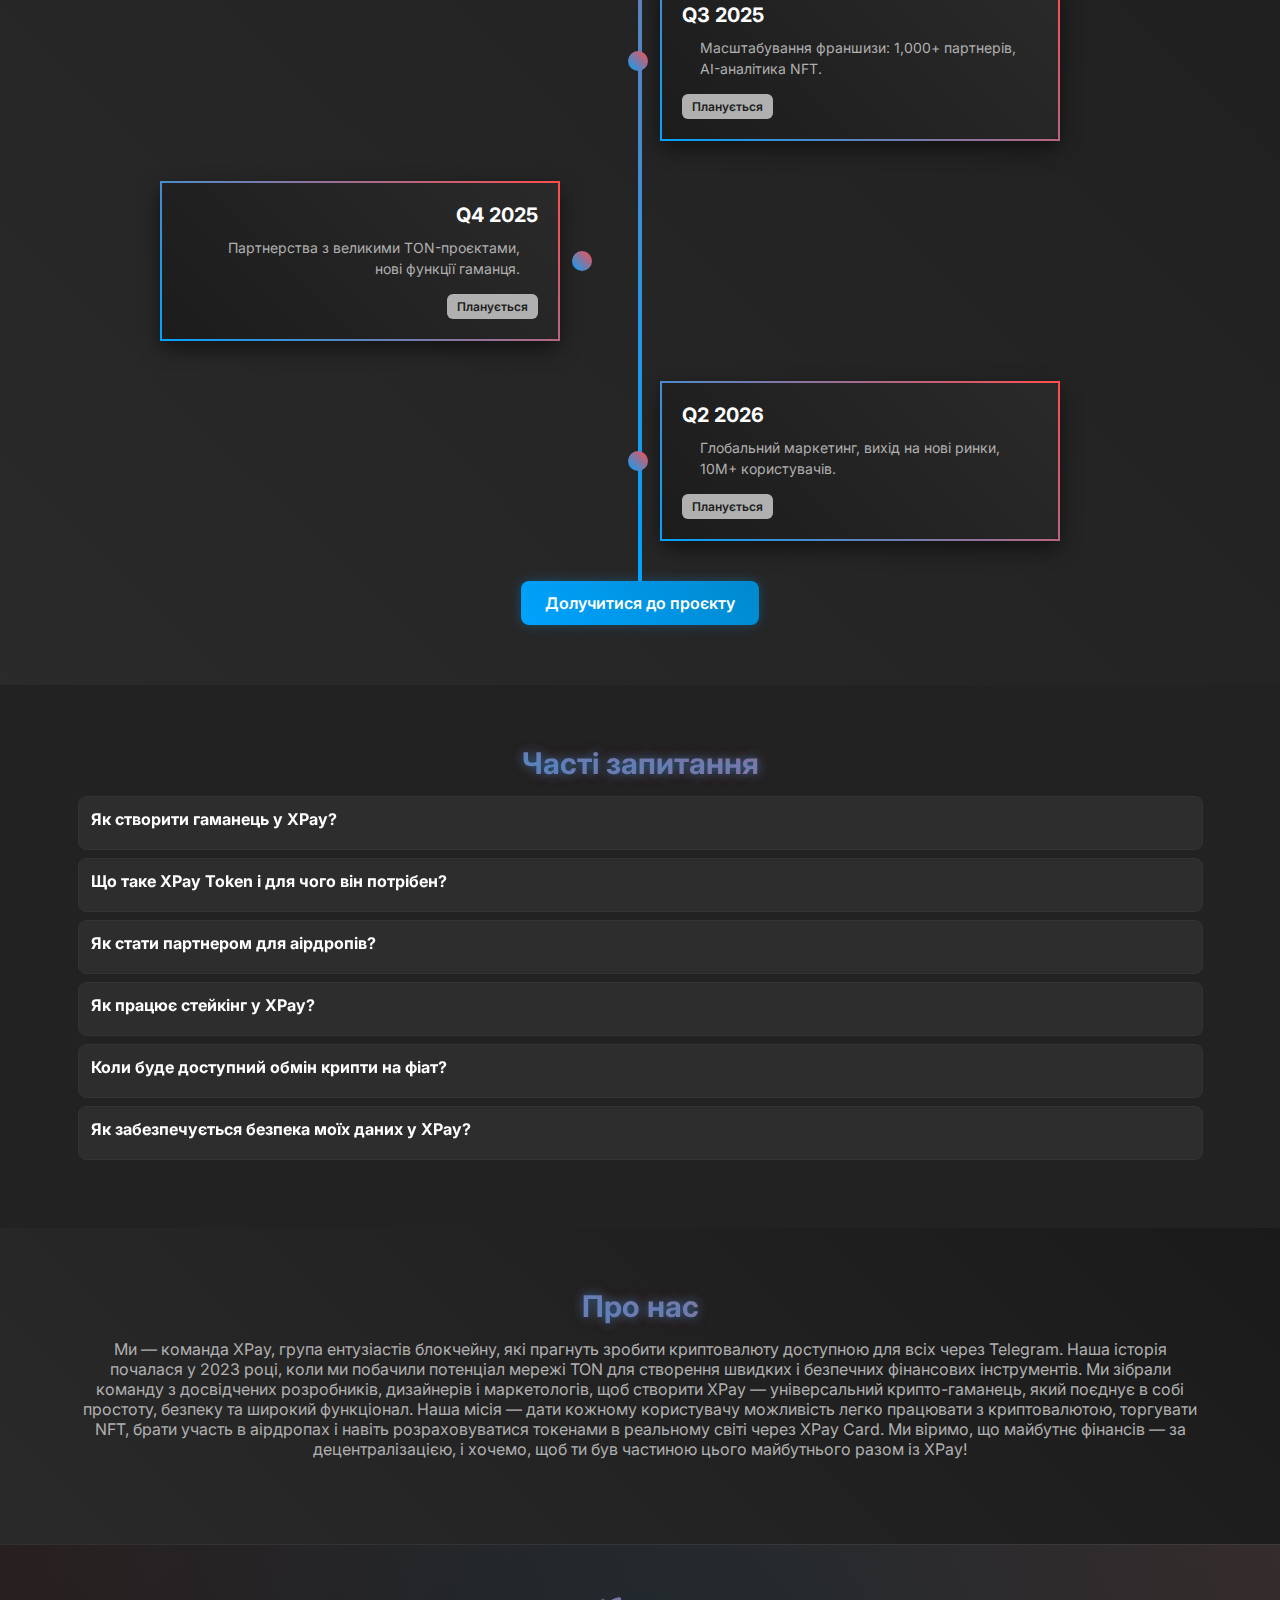
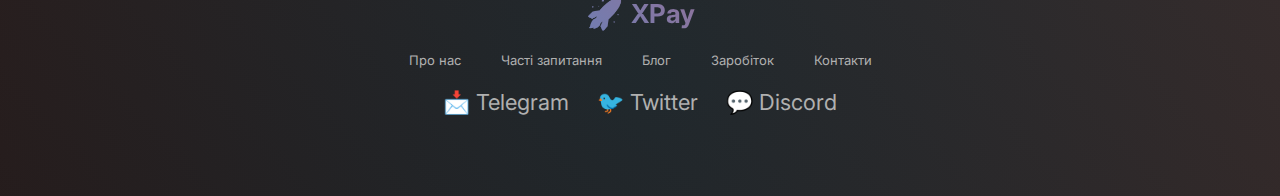
==== commit 0500d9c7: "Update index.html" ====
--- a/index.html
+++ b/index.html
@@ -31,7 +31,7 @@
     }
     </script>
     <style>
-      * {
+     * {
     margin: 0;
     padding: 0;
     box-sizing: border-box;
@@ -2605,31 +2605,451 @@
         font-size: 13px;
     }
 }
+      
+ /* Секція дорожньої карти */
+#nexbit-roadmap {
+    padding: 60px 15px;
+    text-align: center;
+    background: linear-gradient(45deg, #2A2A2A, #1A1A1A);
+    overflow: visible !important;
+}
+
+#nexbit-roadmap h2 {
+    font-size: 32px;
+    margin-bottom: 20px;
+    background: linear-gradient(45deg, #00A3FF, #FF4D4D);
+    -webkit-background-clip: text;
+    -webkit-text-fill-color: transparent;
+    display: block !important;
+}
+
+#nexbit-roadmap p {
+    color: #B0B0B0;
+    font-size: 16px;
+    max-width: 90%;
+    margin: 0 auto 30px;
+    line-height: 1.5;
+    display: block !important;
+}
+
+#nexbit-roadmap .timeline {
+    position: relative;
+    max-width: 1000px;
+    margin: 0 auto;
+    padding: 20px 0;
+    min-height: 600px;
+    display: block !important;
+    visibility: visible !important;
+    overflow: visible !important;
+}
+
+#nexbit-roadmap .timeline::before {
+    content: '';
+    position: absolute;
+    top: 0;
+    bottom: 0;
+    left: 50%;
+    width: 4px;
+    background: linear-gradient(45deg, #00A3FF, #FF4D4D);
+    transform: translateX(-50%);
+    z-index: 1;
+    display: block !important;
+}
+
+#nexbit-roadmap .timeline-item {
+    position: relative;
+    width: 50%;
+    padding: 20px;
+    box-sizing: border-box;
+    display: block !important;
+    visibility: visible !important;
+    opacity: 1 !important;
+    background: transparent !important;
+}
+
+#nexbit-roadmap .timeline-item.left {
+    left: 0 !important;
+    text-align: right !important;
+}
+
+#nexbit-roadmap .timeline-item.right {
+    left: 50% !important;
+    text-align: left !important;
+}
+
+#nexbit-roadmap .timeline-content {
+    background: linear-gradient(45deg, #1C1C1C, #2A2A2A);
+    border-radius: 12px;
+    padding: 20px;
+    border: 2px solid;
+    border-image: linear-gradient(45deg, #00A3FF, #FF4D4D) 1;
+    box-shadow: 0 8px 20px rgba(0, 0, 0, 0.5);
+    position: relative;
+    max-width: 400px;
+    display: block !important;
+    visibility: visible !important;
+    opacity: 1 !important;
+    z-index: 2;
+    -webkit-backface-visibility: visible !important;
+}
+
+#nexbit-roadmap .timeline-content h3 {
+    font-size: 20px;
+    margin-bottom: 10px;
+    color: #FFFFFF;
+    display: block !important;
+}
+
+#nexbit-roadmap .timeline-content p {
+    font-size: 14px;
+    color: #B0B0B0;
+    margin-bottom: 15px;
+    display: block !important;
+}
+
+#nexbit-roadmap .timeline-content .status {
+    display: inline-block;
+    padding: 5px 10px;
+    border-radius: 6px;
+    font-size: 12px;
+    font-weight: 600;
+}
+
+#nexbit-roadmap .status.completed {
+    background: #00A3FF;
+    color: #FFFFFF;
+}
+
+#nexbit-roadmap .status.in-progress {
+    background: #FF4D4D;
+    color: #FFFFFF;
+}
+
+#nexbit-roadmap .status.planned {
+    background: #B0B0B0;
+    color: #1C1C1C;
+}
+
+#nexbit-roadmap .timeline-item.left .timeline-content::after,
+#nexbit-roadmap .timeline-item.right .timeline-content::before {
+    content: '';
+    position: absolute;
+    top: 50%;
+    width: 20px;
+    height: 20px;
+    background: linear-gradient(45deg, #00A3FF, #FF4D4D);
+    border-radius: 50%;
+    transform: translateY(-50%);
+    z-index: 3;
+    display: block !important;
+}
+
+#nexbit-roadmap .timeline-item.left .timeline-content::after {
+    right: -34px !important;
+}
+
+#nexbit-roadmap .timeline-item.right .timeline-content::before {
+    left: -34px !important;
+}
+
+#nexbit-roadmap .cta-button {
+    display: inline-block;
+    padding: 12px 24px;
+    border-radius: 8px;
+    text-decoration: none;
+    font-weight: 600;
+    font-size: 16px;
+}
+
+#nexbit-roadmap .cta-button.primary {
+    background: linear-gradient(45deg, #00A3FF, #0088CC);
+    color: #FFFFFF;
+    box-shadow: 0 0 12px rgba(0, 163, 255, 0.3);
+}
+
+#nexbit-roadmap .cta-button.primary:hover {
+    transform: translateY(-2px);
+    box-shadow: 0 8px 20px rgba(0, 163, 255, 0.5);
+}
+
+/* Адаптація для планшетів */
+@media (max-width: 768px) {
+    #nexbit-roadmap {
+        padding: 40px 10px;
+        overflow: visible !important;
+    }
+
+    #nexbit-roadmap h2 {
+        font-size: 28px;
+        display: block !important;
+    }
+
+    #nexbit-roadmap p {
+        font-size: 14px;
+        margin-bottom: 20px;
+        display: block !important;
+    }
+
+    #nexbit-roadmap .timeline {
+        max-width: 600px;
+        min-height: 500px;
+        display: block !important;
+        visibility: visible !important;
+        overflow: visible !important;
+    }
+
+    #nexbit-roadmap .timeline::before {
+        width: 3px;
+        display: block !important;
+    }
+
+    #nexbit-roadmap .timeline-item {
+        padding: 15px;
+        display: block !important;
+        visibility: visible !important;
+        opacity: 1 !important;
+    }
+
+    #nexbit-roadmap .timeline-item.left {
+        left: 0 !important;
+        text-align: right !important;
+    }
+
+    #nexbit-roadmap .timeline-item.right {
+        left: 50% !important;
+        text-align: left !important;
+    }
+
+    #nexbit-roadmap .timeline-content {
+        max-width: 320px;
+        padding: 15px;
+        display: block !important;
+        visibility: visible !important;
+        opacity: 1 !important;
+    }
+
+    #nexbit-roadmap .timeline-content h3 {
+        font-size: 18px;
+        display: block !important;
+    }
+
+    #nexbit-roadmap .timeline-content p {
+        font-size: 13px;
+        display: block !important;
+    }
+
+    #nexbit-roadmap .timeline-content .status {
+        font-size: 11px;
+        padding: 4px 8px;
+    }
+
+    #nexbit-roadmap .timeline-item.left .timeline-content::after,
+    #nexbit-roadmap .timeline-item.right .timeline-content::before {
+        width: 16px;
+        height: 16px;
+        display: block !important;
+    }
+
+    #nexbit-roadmap .timeline-item.left .timeline-content::after {
+        right: -26px !important;
+    }
+
+    #nexbit-roadmap .timeline-item.right .timeline-content::before {
+        left: -26px !important;
+    }
+
+    #nexbit-roadmap .cta-button {
+        padding: 10px 20px;
+        font-size: 14px;
+        max-width: 300px;
+        display: inline-block !important;
+    }
+}
+
+/* Адаптація для смартфонів */
+@media (max-width: 480px) {
+    #nexbit-roadmap {
+        padding: 30px 10px !important;
+        overflow: visible !important;
+        position: relative !important;
+        max-width: 100% !important;
+        box-sizing: border-box !important;
+    }
+
+    #nexbit-roadmap h2 {
+        font-size: 22px !important;
+        display: block !important;
+        margin-bottom: 15px !important;
+    }
+
+    #nexbit-roadmap p {
+        font-size: 12px !important;
+        margin-bottom: 15px !important;
+        max-width: 100% !important;
+        display: block !important;
+        line-height: 1.4 !important;
+    }
+
+    #nexbit-roadmap .timeline {
+        max-width: 320px !important; /* Збільшено для місця */
+        min-height: 200px !important;
+        padding: 10px 0 !important;
+        margin: 0 auto !important;
+        position: relative !important;
+        overflow: visible !important;
+        display: block !important;
+        visibility: visible !important;
+        box-sizing: border-box !important;
+    }
+
+    #nexbit-roadmap .timeline::before {
+        width: 3px !important;
+        left: 50% !important;
+        top: 0 !important;
+        bottom: 0 !important;
+        background: linear-gradient(45deg, #00A3FF, #FF4D4D) !important;
+        position: absolute !important;
+        content: '' !important;
+        z-index: 1 !important;
+        transform: translateX(-50%) !important;
+        display: block !important;
+    }
+
+    #nexbit-roadmap .timeline-item {
+        width: 50% !important;
+        padding: 8px !important;
+        margin: 0 !important;
+        position: relative !important;
+        display: block !important;
+        visibility: visible !important;
+        opacity: 1 !important;
+        box-sizing: border-box !important;
+        min-height: 50px !important;
+        background: transparent !important;
+        transform: none !important;
+    }
+
+    #nexbit-roadmap .timeline-item.left {
+        left: 0 !important;
+        text-align: right !important;
+        margin-right: 15px !important;
+    }
+
+    #nexbit-roadmap .timeline-item.right {
+        left: 50% !important;
+        text-align: left !important;
+        margin-left: 15px !important;
+    }
+
+    #nexbit-roadmap .timeline-content {
+        max-width: 140px !important; /* Збільшено для стабільності */
+        padding: 8px !important;
+        background: linear-gradient(45deg, #1C1C1C, #2A2A2A) !important;
+        border-radius: 8px !important;
+        border: 1px solid !important;
+        border-image: linear-gradient(45deg, #00A3FF, #FF4D4D) 1 !important;
+        box-shadow: 0 4px 10px rgba(0, 0, 0, 0.5) !important;
+        display: block !important;
+        visibility: visible !important;
+        opacity: 1 !important;
+        position: relative !important;
+        z-index: 2 !important;
+        overflow: visible !important;
+        min-height: 40px !important;
+        transform: none !important;
+        -webkit-transform: none !important;
+        -webkit-backface-visibility: visible !important;
+    }
+
+    #nexbit-roadmap .timeline-item.left .timeline-content {
+        margin-left: 0 !important;
+        margin-right: 15px !important;
+    }
+
+    #nexbit-roadmap .timeline-item.right .timeline-content {
+        margin-left: 15px !important;
+        margin-right: 0 !important;
+    }
+
+    #nexbit-roadmap .timeline-content h3 {
+        font-size: 11px !important;
+        margin-bottom: 4px !important;
+        color: #FFFFFF !important;
+        display: block !important;
+    }
+
+    #nexbit-roadmap .timeline-content p {
+        font-size: 9px !important;
+        margin-bottom: 4px !important;
+        color: #B0B0B0 !important;
+        display: block !important;
+        line-height: 1.3 !important;
+    }
+
+    #nexbit-roadmap .timeline-content .status {
+        font-size: 7px !important;
+        padding: 2px 3px !important;
+        border-radius: 3px !important;
+        display: inline-block !important;
+    }
+
+    #nexbit-roadmap .timeline-item.left .timeline-content::after,
+    #nexbit-roadmap .timeline-item.right .timeline-content::before {
+        content: '' !important;
+        width: 8px !important;
+        height: 8px !important;
+        position: absolute !important;
+        top: 50% !important;
+        transform: translateY(-50%) !important;
+        background: linear-gradient(45deg, #00A3FF, #FF4D4D) !important;
+        border-radius: 50% !important;
+        z-index: 3 !important;
+        display: block !important;
+    }
+
+    #nexbit-roadmap .timeline-item.left .timeline-content::after {
+        right: -12px !important;
+        left: auto !important;
+    }
+
+    #nexbit-roadmap .timeline-item.right .timeline-content::before {
+        left: -12px !important;
+        right: auto !important;
+    }
+
+    #nexbit-roadmap .cta-button {
+        padding: 6px 10px !important;
+        font-size: 12px !important;
+        border-radius: 5px !important;
+        display: inline-block !important;
+    }
+}
     </style>
 </head>
 <body>  
    <!-- Сучасне верхнє меню -->
-    <header>
-        <div class="logo">
-            <span>🚀</span>
-            XPay
-        </div>
-        <input type="checkbox" id="menu-toggle">
-        <label for="menu-toggle" class="burger">☰</label>
-        <nav>
-            <a href="#features" data-translate="nav-features">Функції</a>
-            <a href="#token" data-translate="nav-token">Токен XPay</a>
-            <a href="#blog" data-translate="nav-blog">Блог</a>
-            <a href="#earn" data-translate="nav-earn">Заробіток</a>
-            <a href="#app" data-translate="nav-app">Додаток</a>
-        </nav>
-        <div class="language-switcher">
-            <a href="#" class="active" data-lang="uk">🇺🇦</a>
-            <a href="#" data-lang="en">🇬🇧</a>
-            <a href="#" data-lang="ru">🇷🇺</a>
-        </div>
-        <a href="https://t.me/XpayTONbot" class="download-btn" data-translate="launch-telegram">Запустити в Telegram</a>
-    </header>
+<header>
+    <div class="logo">
+        <span>🚀</span>
+        XPay
+    </div>
+    <input type="checkbox" id="menu-toggle">
+    <label for="menu-toggle" class="burger">☰</label>
+    <nav>
+        <a href="#features" data-translate="nav-features">Функції</a>
+        <a href="#token" data-translate="nav-token">Токен XPay</a>
+        <a href="#blog" data-translate="nav-blog">Блог</a>
+        <a href="#earn" data-translate="nav-earn">Заробіток</a>
+        <a href="#app" data-translate="nav-app">Додаток</a>
+        <a href="#roadmap" data-translate="nav-roadmap">Дорожня карта</a>
+    </nav>
+    <div class="language-switcher">
+        <a href="#" class="active" data-lang="uk">🇺🇦</a>
+        <a href="#" data-lang="en">🇬🇧</a>
+        <a href="#" data-lang="ru">🇷🇺</a>
+    </div>
+    <a href="https://t.me/XpayTONbot" class="download-btn" data-translate="launch-telegram">Запустити в Telegram</a>
+</header>
 
   <!-- Герой-секція -->
 <section class="hero">
@@ -3041,6 +3461,71 @@
     </div>
     <a href="https://t.me/NexbitBot" class="cta-button primary" data-translate="join-franchise">Долучитися до франшизи</a>
 </section>
+  
+  <!-- Секція дорожньої карти -->
+ <section id="nexbit-roadmap">
+    <h2 data-translate="roadmap-title">Дорожня карта Nexbit 2024–2026</h2>
+    <p data-translate="roadmap-text">Ознайомся з нашим планом розвитку: від запуску додатку до випуску токена, інтеграції Mastercard та глобального масштабування на блокчейні TON!</p>
+    <div class="timeline">
+        <div class="timeline-item left">
+            <div class="timeline-content">
+                <h3 data-translate="roadmap-q2-2024">Q2 2024</h3>
+                <p data-translate="roadmap-q2-2024-text">Запуск додатку Nexbit: базовий гаманець, підтримка TON.</p>
+                <span class="status completed" data-translate="roadmap-completed">Завершено</span>
+            </div>
+        </div>
+        <div class="timeline-item right">
+            <div class="timeline-content">
+                <h3 data-translate="roadmap-q3-2024">Q3 2024</h3>
+                <p data-translate="roadmap-q3-2024-text">Бета-версія: перекази TON, Jettons, базові функції.</p>
+                <span class="status completed" data-translate="roadmap-completed">Завершено</span>
+            </div>
+        </div>
+        <div class="timeline-item left">
+            <div class="timeline-content">
+                <h3 data-translate="roadmap-q4-2024">Q4 2024</h3>
+                <p data-translate="roadmap-q4-2024-text">NFT маркетплейс, створення аірдропів, запуск франшизи.</p>
+                <span class="status in-progress" data-translate="roadmap-in-progress">У процесі</span>
+            </div>
+        </div>
+        <div class="timeline-item right">
+            <div class="timeline-content">
+                <h3 data-translate="roadmap-q1-2025">Q1 2025</h3>
+                <p data-translate="roadmap-q1-2025-text">Випуск токена Nexbit, обмін крипти/фіат.</p>
+                <span class="status planned" data-translate="roadmap-planned">Планується</span>
+            </div>
+        </div>
+        <div class="timeline-item left">
+            <div class="timeline-content">
+                <h3 data-translate="roadmap-q2-2025">Q2 2025</h3>
+                <p data-translate="roadmap-q2-2025-text">Інтеграція Mastercard для покупок криптою.</p>
+                <span class="status planned" data-translate="roadmap-planned">Планується</span>
+            </div>
+        </div>
+        <div class="timeline-item right">
+            <div class="timeline-content">
+                <h3 data-translate="roadmap-q3-2025">Q3 2025</h3>
+                <p data-translate="roadmap-q3-2025-text">Масштабування франшизи: 1,000+ партнерів, AI-аналітика NFT.</p>
+                <span class="status planned" data-translate="roadmap-planned">Планується</span>
+            </div>
+        </div>
+        <div class="timeline-item left">
+            <div class="timeline-content">
+                <h3 data-translate="roadmap-q4-2025">Q4 2025</h3>
+                <p data-translate="roadmap-q4-2025-text">Партнерства з великими TON-проєктами, нові функції гаманця.</p>
+                <span class="status planned" data-translate="roadmap-planned">Планується</span>
+            </div>
+        </div>
+        <div class="timeline-item right">
+            <div class="timeline-content">
+                <h3 data-translate="roadmap-q2-2026">Q2 2026</h3>
+                <p data-translate="roadmap-q2-2026-text">Глобальний маркетинг, вихід на нові ринки, 10M+ користувачів.</p>
+                <span class="status planned" data-translate="roadmap-planned">Планується</span>
+            </div>
+        </div>
+    </div>
+    <a href="https://t.me/NexbitBot" class="cta-button primary" data-translate="join-roadmap">Долучитися до проєкту</a>
+</section>
 
     <!-- Часті запитання -->
     <section class="faq" id="faq">
@@ -3233,7 +3718,29 @@
         "footer-about": "Про нас",
         "footer-faq": "Часті запитання",
         "footer-contacts": "Контакти",
-        "footer-copyright": "© 2025 XPay. Усі права захищені. Найкращий крипто-гаманець на TON у Telegram."
+        "footer-copyright": "© 2025 XPay. Усі права захищені. Найкращий крипто-гаманець на TON у Telegram.",
+         "roadmap-title": "Дорожня карта Nexbit 2024–2026",
+        "roadmap-text": "Ознайомся з нашим планом розвитку, щоб бути в курсі всіх нововведень і змін у проєкті Nexbit. Ми прагнемо створити найкращий крипто-гаманець у Telegram на блокчейні TON!",
+        "timeline-q2-2024-title": "Q2 2024",
+        "timeline-q2-2024-text": "Запуск додатку Nexbit: базовий гаманець, підтримка TON.",
+        "timeline-q3-2024-title": "Q3 2024",
+        "timeline-q3-2024-text": "Інтеграція торгівлі NFT.",
+        "timeline-q4-2024-title": "Q4 2024",
+        "timeline-q4-2024-text": "Запуск аірдропів від партнерів.",
+        "timeline-q1-2025-title": "Q1 2025",
+        "timeline-q1-2025-text": "Інтеграція обміну крипти на фіат.",
+        "timeline-q2-2025-title": "Q2 2025",
+        "timeline-q2-2025-text": "Запуск XPay Card.",
+        "timeline-q3-2025-title": "Q3 2025",
+        "timeline-q3-2025-text": "Програма лояльності для користувачів.",
+        "timeline-q4-2025-title": "Q4 2025",
+        "timeline-q4-2025-text": "Партнерства з іншими блокчейн-проєктами.",
+        "timeline-q1-2026-title": "Q1 2026",
+        "timeline-q1-2026-text": "Голосування за нові функції власниками XPay Token.",
+        "status-completed": "Завершено",
+        "status-in-progress": "В процесі",
+        "status-planned": "Заплановано",
+        "roadmap-btn": "Долучитися до проєкту"
     },
     en: {
         "nav-features": "Features",
@@ -3356,7 +3863,29 @@
         "footer-about": "About Us",
         "footer-faq": "FAQ",
         "footer-contacts": "Contacts",
-        "footer-copyright": "© 2025 XPay. All rights reserved. The best crypto wallet on TON in Telegram."
+        "footer-copyright": "© 2025 XPay. All rights reserved. The best crypto wallet on TON in Telegram.",
+        "roadmap-title": "Nexbit Roadmap 2024–2026",
+        "roadmap-text": "Explore our development plan to stay updated on all innovations and changes in the Nexbit project. We aim to create the best crypto wallet in Telegram on the TON blockchain!",
+        "timeline-q2-2024-title": "Q2 2024",
+        "timeline-q2-2024-text": "Launch of the Nexbit app: basic wallet, TON support.",
+        "timeline-q3-2024-title": "Q3 2024",
+        "timeline-q3-2024-text": "Integration of NFT trading.",
+        "timeline-q4-2024-title": "Q4 2024",
+        "timeline-q4-2024-text": "Launch of partner airdrops.",
+        "timeline-q1-2025-title": "Q1 2025",
+        "timeline-q1-2025-text": "Integration of crypto-to-fiat exchange.",
+        "timeline-q2-2025-title": "Q2 2025",
+        "timeline-q2-2025-text": "Launch of XPay Card.",
+        "timeline-q3-2025-title": "Q3 2025",
+        "timeline-q3-2025-text": "Loyalty program for users.",
+        "timeline-q4-2025-title": "Q4 2025",
+        "timeline-q4-2025-text": "Partnerships with other blockchain projects.",
+        "timeline-q1-2026-title": "Q1 2026",
+        "timeline-q1-2026-text": "Voting on new features by XPay Token holders.",
+        "status-completed": "Completed",
+        "status-in-progress": "In Progress",
+        "status-planned": "Planned",
+        "roadmap-btn": "Join the Project"
     },
     ru: {
         "nav-features": "Функции",
@@ -3479,7 +4008,29 @@
         "footer-about": "О нас",
         "footer-faq": "Часто задаваемые вопросы",
         "footer-contacts": "Контакты",
-        "footer-copyright": "© 2025 XPay. Все права защищены. Лучший криптокошелек на TON в Telegram."
+        "footer-copyright": "© 2025 XPay. Все права защищены. Лучший криптокошелек на TON в Telegram.",
+        "roadmap-title": "Дорожная карта Nexbit 2024–2026",
+        "roadmap-text": "Ознакомьтесь с нашим планом развития, чтобы быть в курсе всех нововведений и изменений в проекте Nexbit. Мы стремимся создать лучший криптокошелек в Telegram на блокчейне TON!",
+        "timeline-q2-2024-title": "Q2 2024",
+        "timeline-q2-2024-text": "Запуск приложения Nexbit: базовый кошелек, поддержка TON.",
+        "timeline-q3-2024-title": "Q3 2024",
+        "timeline-q3-2024-text": "Интеграция торговли NFT.",
+        "timeline-q4-2024-title": "Q4 2024",
+        "timeline-q4-2024-text": "Запуск аирдропов от партнеров.",
+        "timeline-q1-2025-title": "Q1 2025",
+        "timeline-q1-2025-text": "Интеграция обмена крипты на фиат.",
+        "timeline-q2-2025-title": "Q2 2025",
+        "timeline-q2-2025-text": "Запуск XPay Card.",
+        "timeline-q3-2025-title": "Q3 2025",
+        "timeline-q3-2025-text": "Программа лояльности для пользователей.",
+        "timeline-q4-2025-title": "Q4 2025",
+        "timeline-q4-2025-text": "Партнерства с другими блокчейн-проектами.",
+        "timeline-q1-2026-title": "Q1 2026",
+        "timeline-q1-2026-text": "Голосование за новые функции владельцами XPay Token.",
+        "status-completed": "Завершено",
+        "status-in-progress": "В процессе",
+        "status-planned": "Запланировано",
+        "roadmap-btn": "Присоединиться к проекту"
     }
 };
 // Функція для оновлення тексту на сторінці
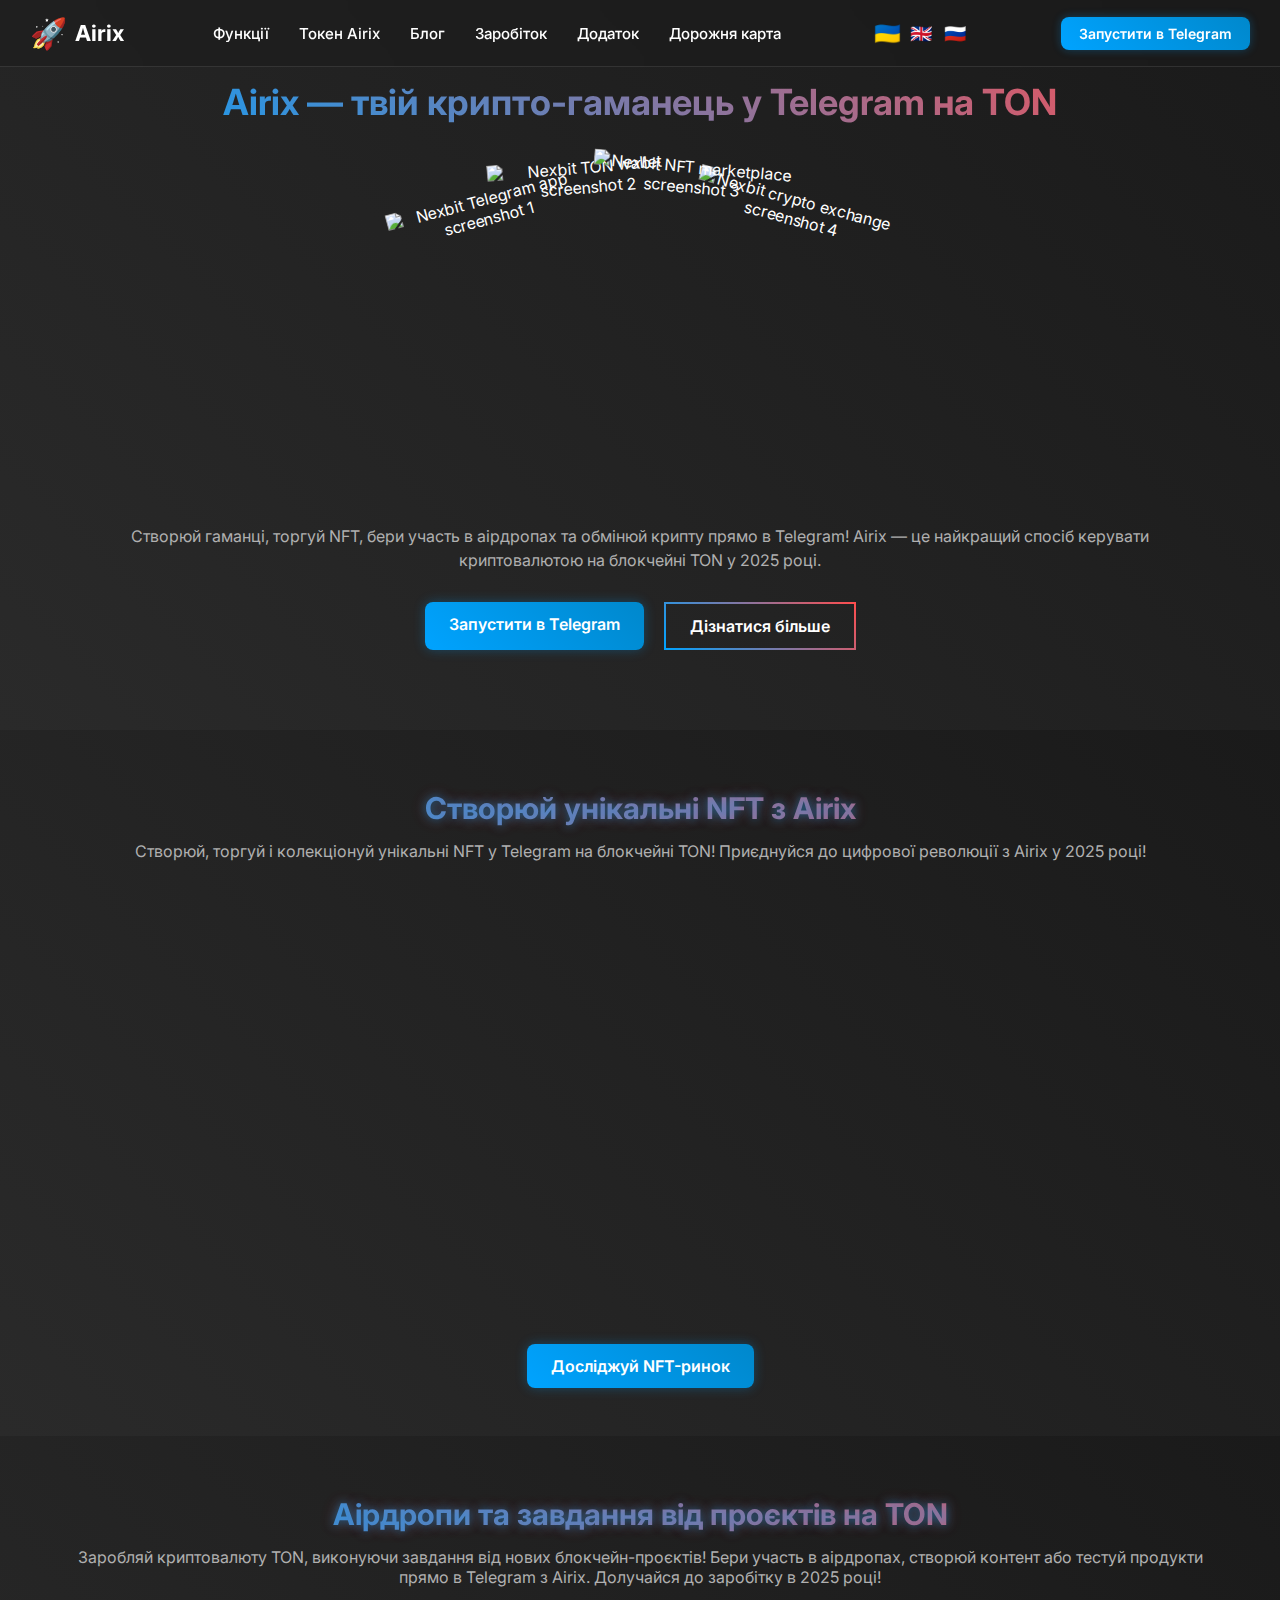
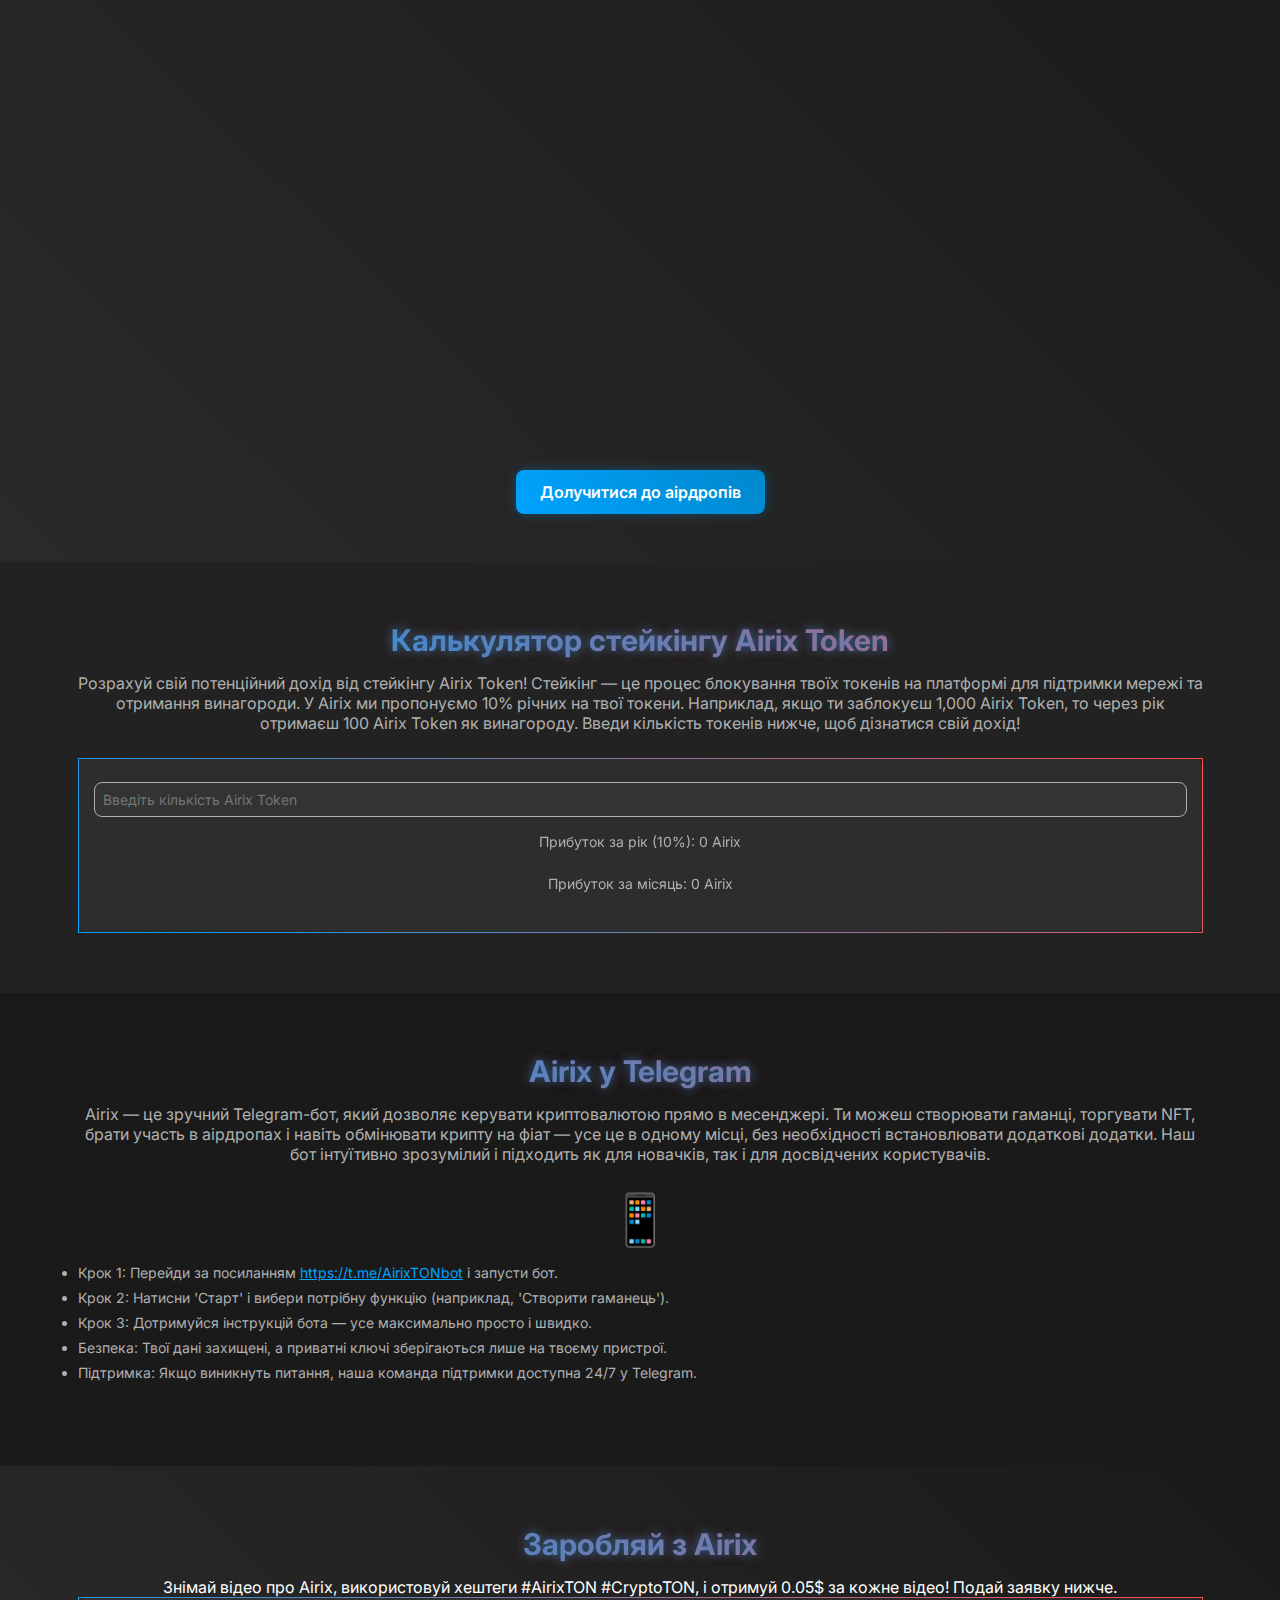
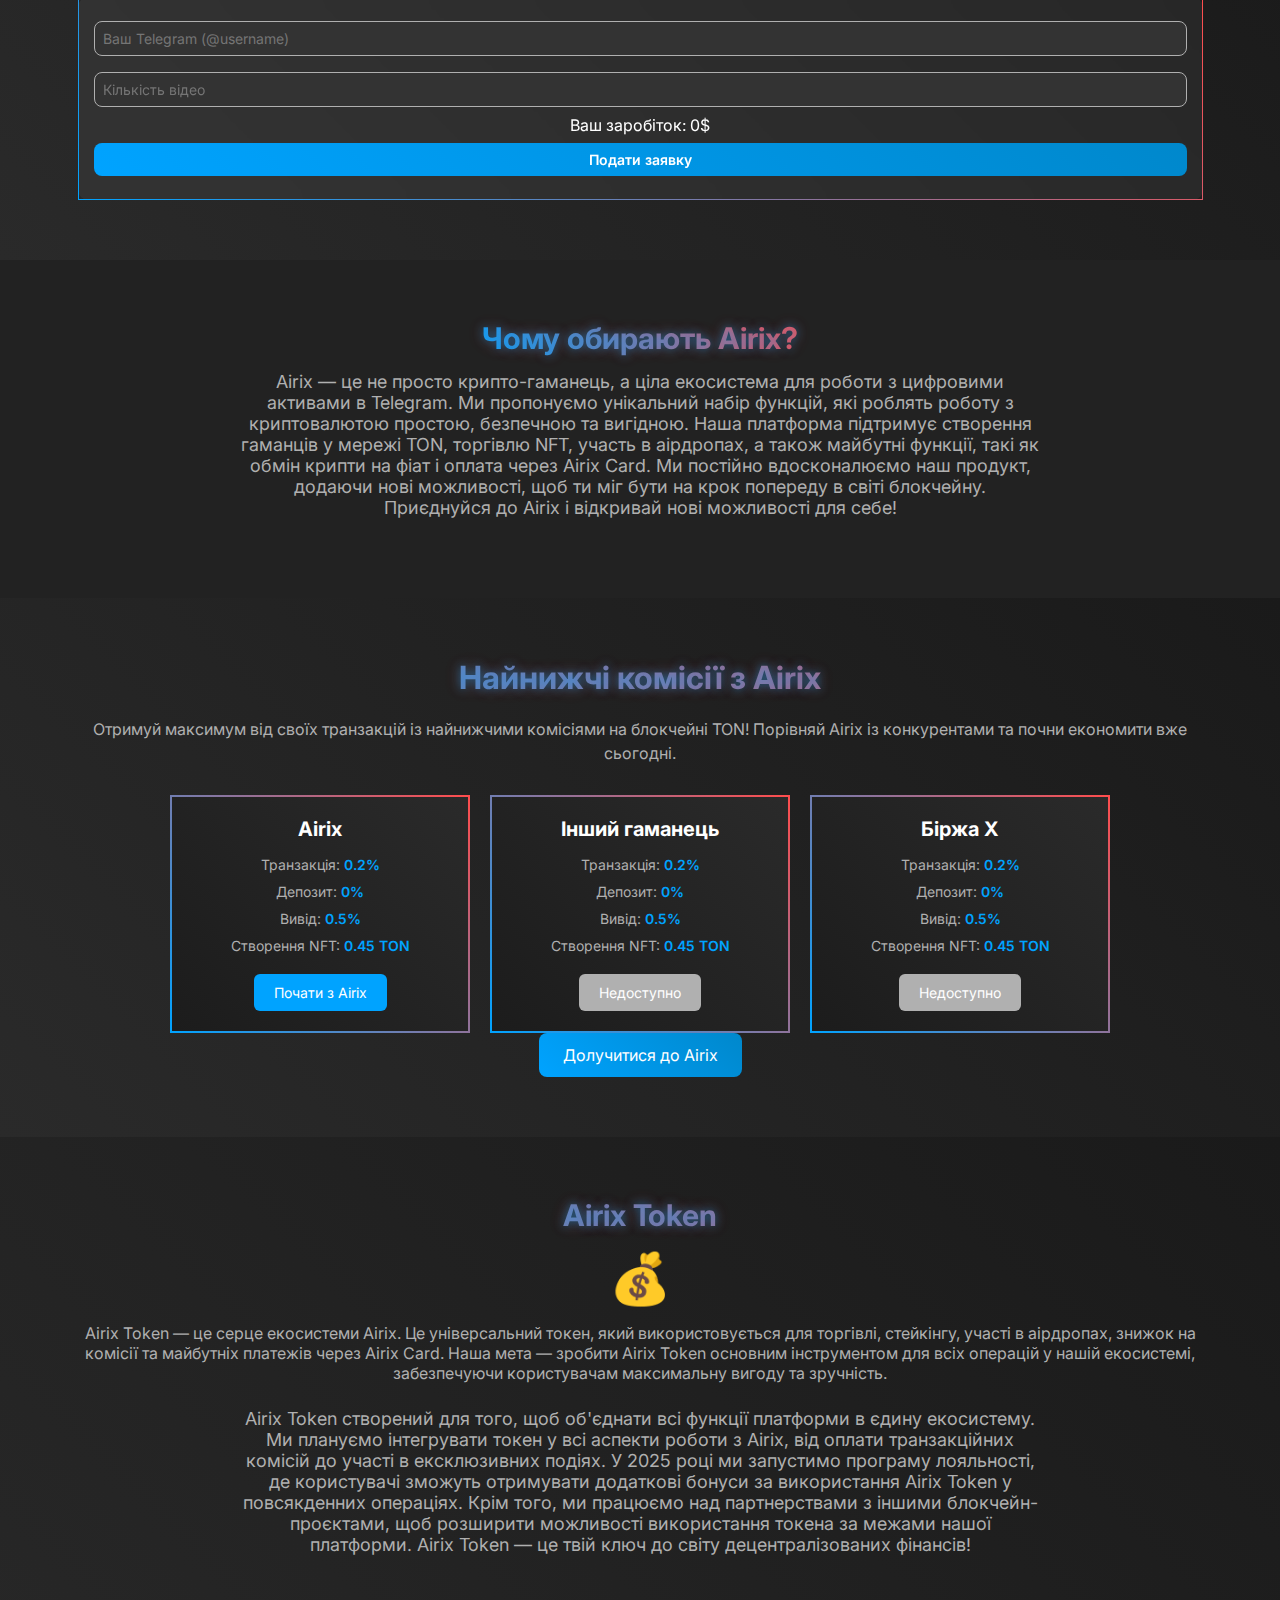
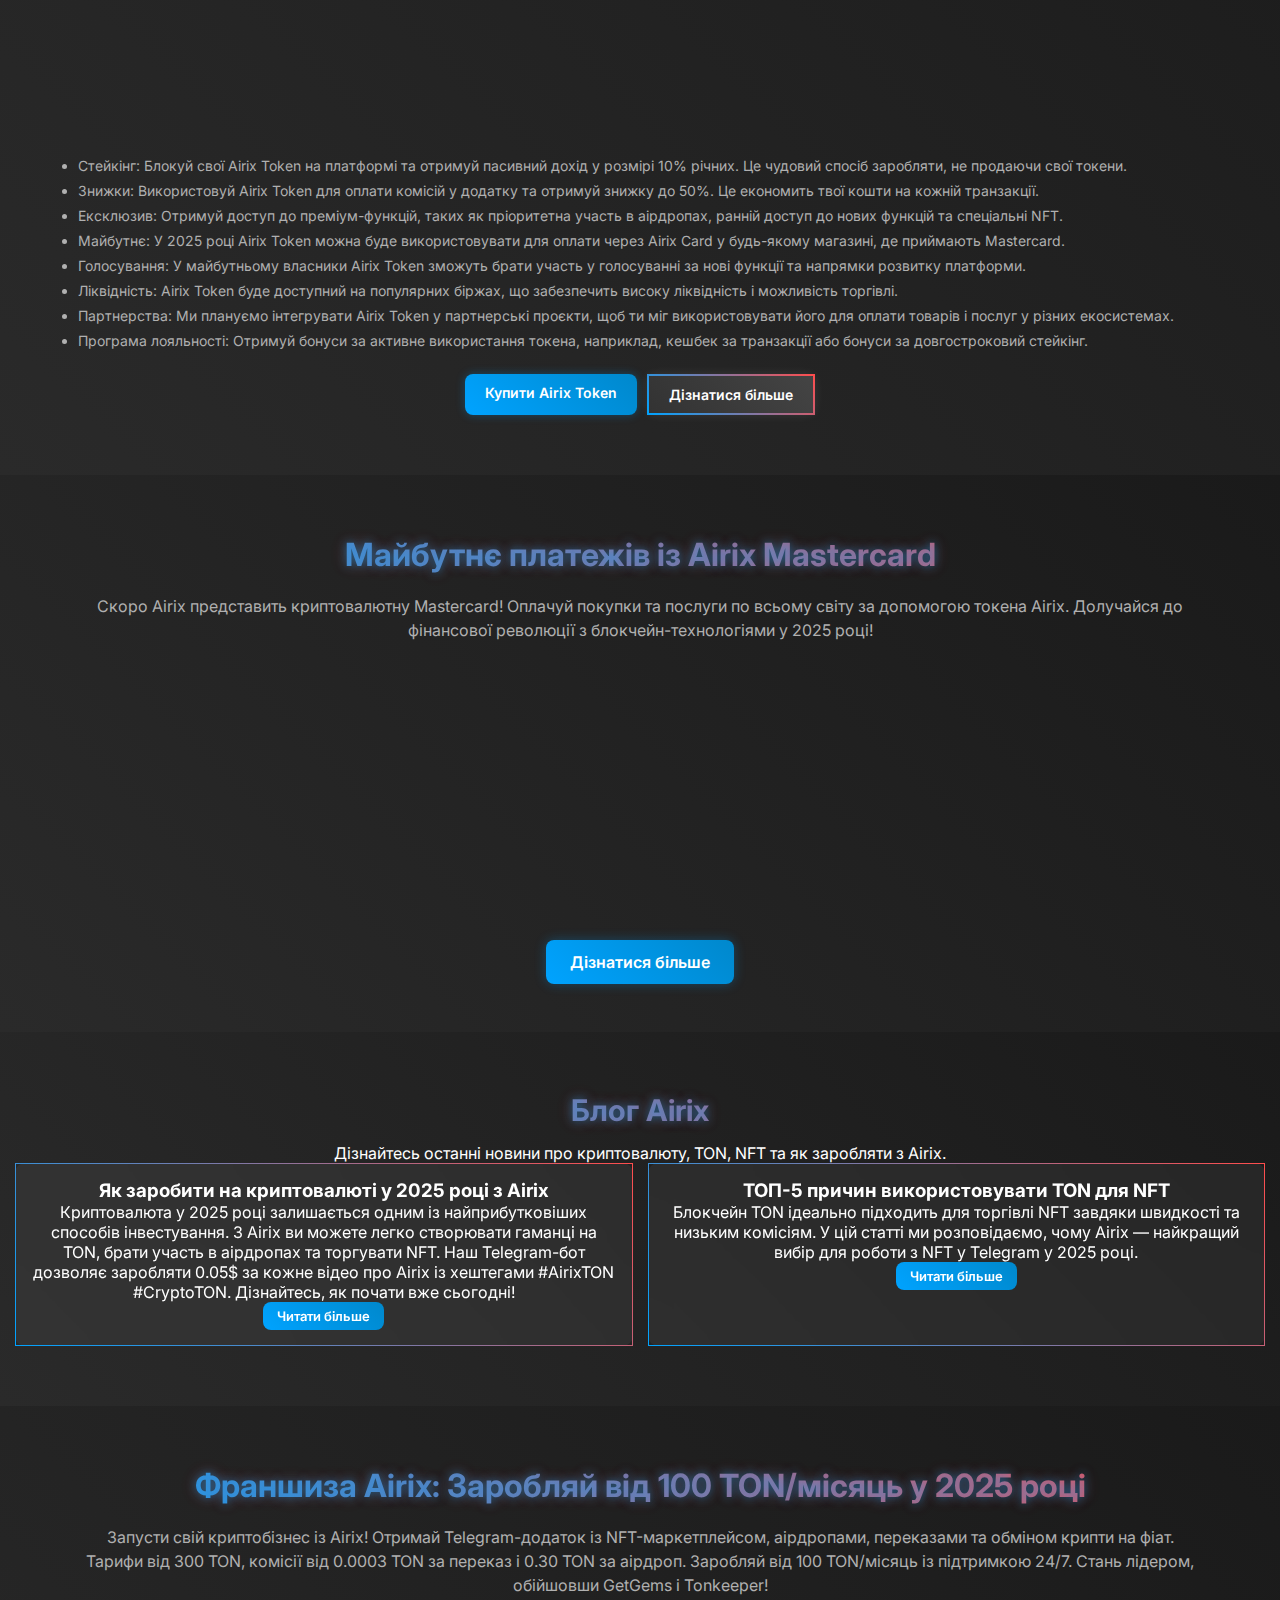
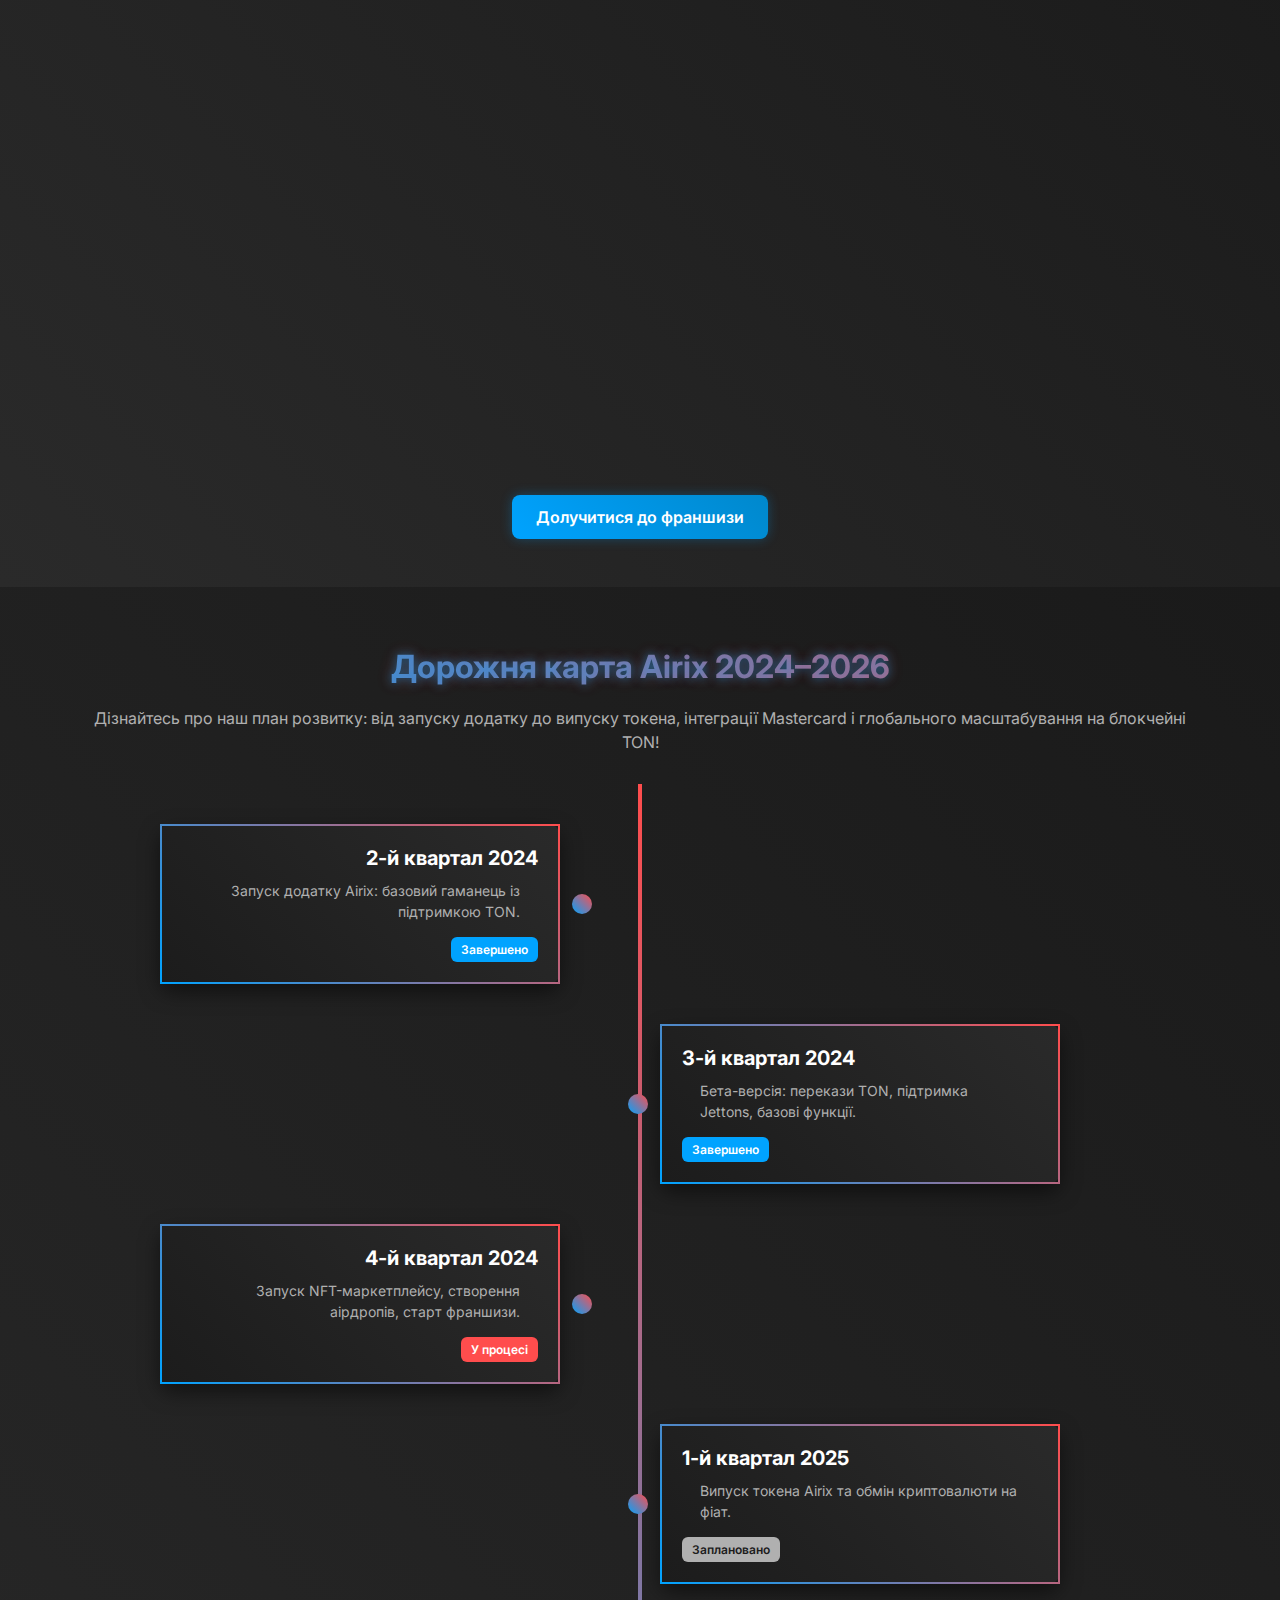
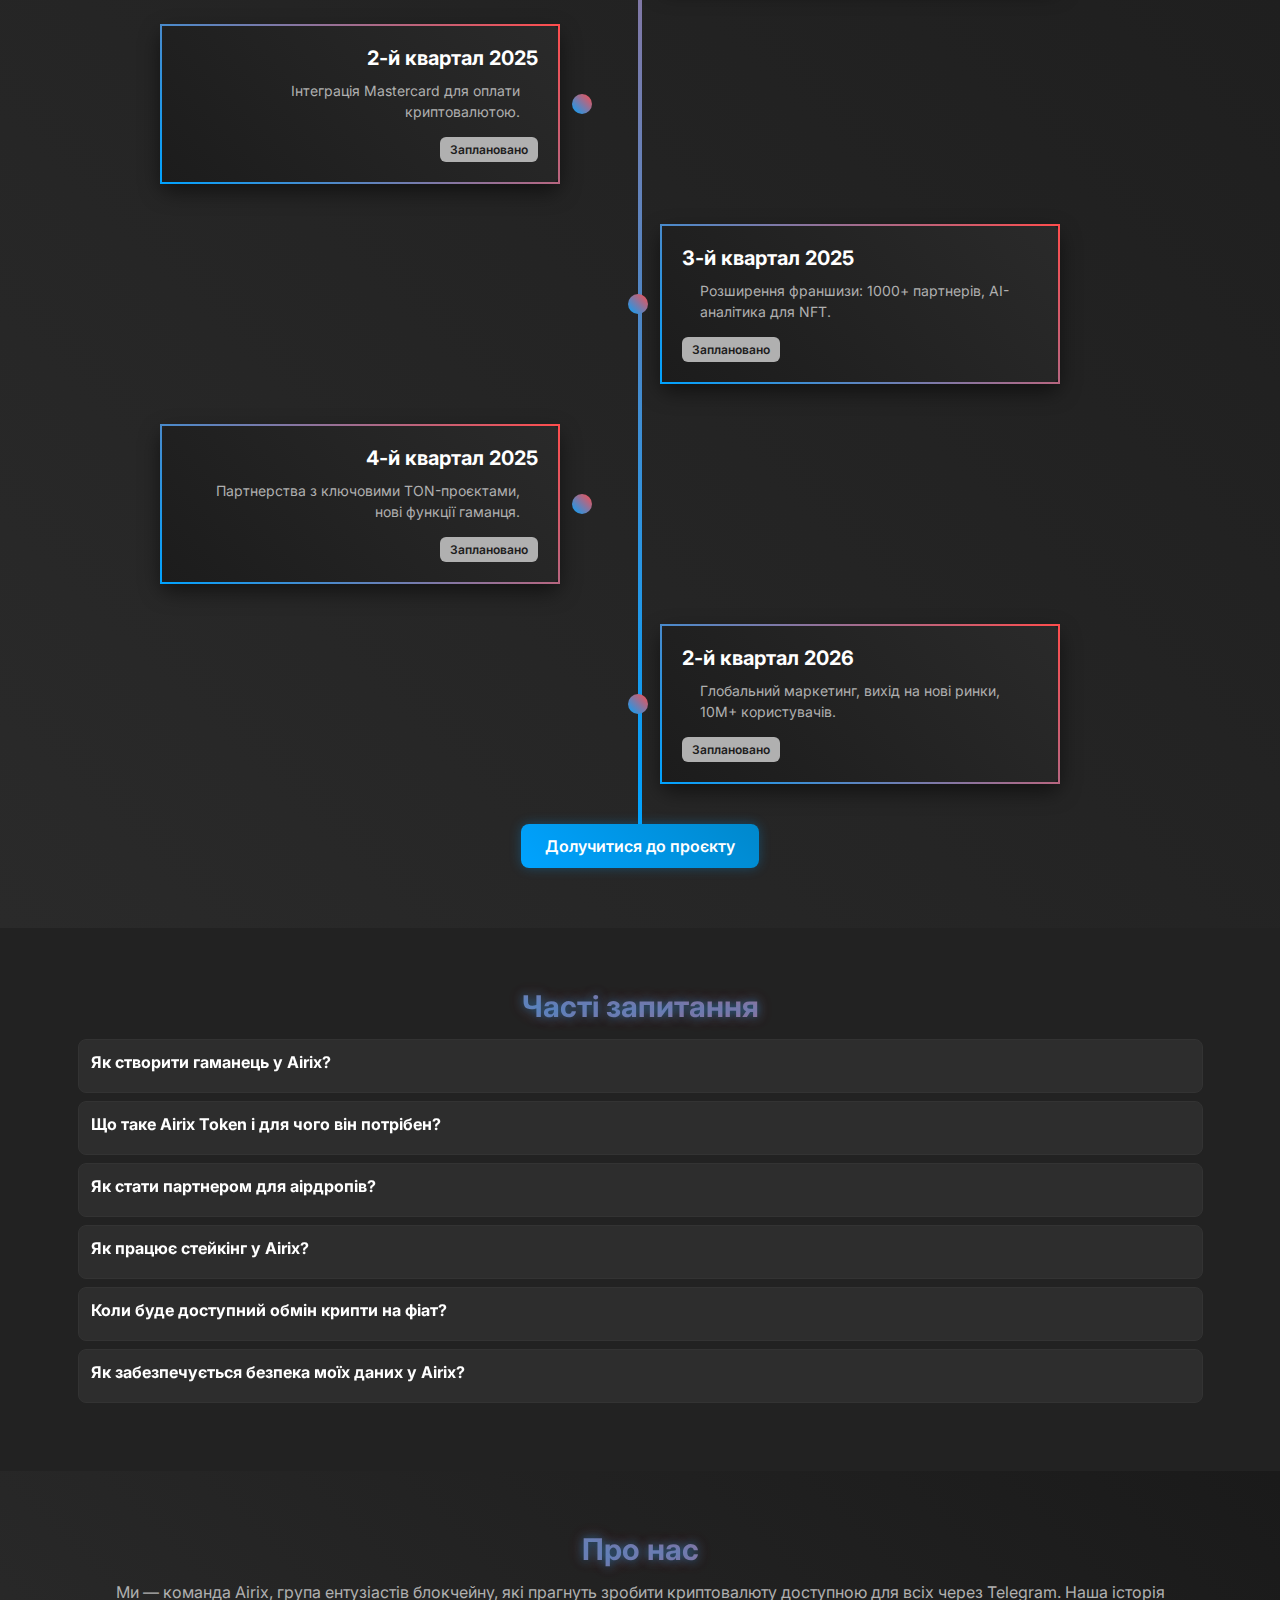
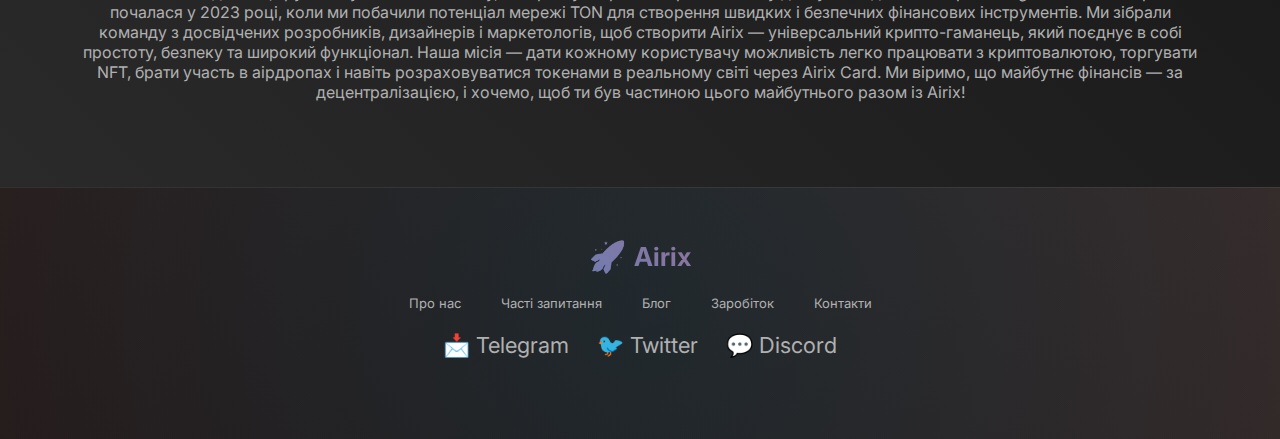
==== commit 673613d7: "Update index.html" ====
--- a/index.html
+++ b/index.html
@@ -4,25 +4,25 @@
     <meta charset="UTF-8">
     <meta name="viewport" content="width=device-width, initial-scale=1.0">
     <title>Nexbit - Універсальний крипто-гаманець на TON у Telegram</title>
-    <meta name="description" content="Nexbit — зручний крипто-гаманець у Telegram на блокчейні TON. Створюйте гаманці, торгуйте NFT, беріть участь в аірдропах та обмінюйте криптовалюту легко й безпечно.">
-    <meta name="keywords" content="Nexbit, крипто-гаманець, TON, Telegram, NFT, аірдропи, криптовалюта, стейкінг">
+    <meta name="description" content="Airix — зручний крипто-гаманець у Telegram на блокчейні TON. Створюйте гаманці, торгуйте NFT, беріть участь в аірдропах та обмінюйте криптовалюту легко й безпечно.">
+    <meta name="keywords" content="Airix, крипто-гаманець, TON, Telegram, NFT, аірдропи, криптовалюта, стейкінг">
     <meta name="robots" content="index, follow">
-    <meta name="author" content="Nexbit Team">
+    <meta name="author" content="Airix Team">
     <meta property="og:title" content="Nexbit - Крипто-гаманець на TON у Telegram">
-    <meta property="og:description" content="Керуйте криптовалютою прямо в Telegram з Nexbit: створюйте гаманці, торгуйте NFT, беріть участь в аірдропах.">
-    <meta property="og:image" content="https://i.ibb.co/JRnhZdsH/IMG-4831.png">
+    <meta property="og:description" content="Керуйте криптовалютою прямо в Telegram з Airix: створюйте гаманці, торгуйте NFT, беріть участь в аірдропах.">
+    <meta property="og:image" content="https://i.ibb.co/60GqvBkX/Irix.png">
     <meta property="og:url" content="https://your-nexbit-site.com">
     <meta name="twitter:card" content="summary_large_image">
-    <link rel="icon" href="https://i.ibb.co/JRnhZdsH/IMG-4831.png" type="image/png">
+    <link rel="icon" href="https://i.ibb.co/60GqvBkX/Irix.png" type="image/png">
     <link href="https://fonts.googleapis.com/css2?family=Inter:wght@400;600;700&display=swap" rel="stylesheet">
     <link rel="stylesheet" href="styles.css">
     <script type="application/ld+json">
     {
         "@context": "https://schema.org",
         "@type": "WebSite",
-        "name": "Nexbit",
+        "name": "Airix",
         "url": "https://your-nexbit-site.com",
-        "description": "Nexbit — крипто-гаманець у Telegram на блокчейні TON для торгівлі NFT, стейкінгу та аірдропів.",
+        "description": "Airix — крипто-гаманець у Telegram на блокчейні TON для торгівлі NFT, стейкінгу та аірдропів.",
         "potentialAction": {
             "@type": "SearchAction",
             "target": "https://your-nexbit-site.com/search?q={search_term_string}",
@@ -3024,6 +3024,214 @@
         display: inline-block !important;
     }
 }
+      
+      /* Секція комісій */
+.fees {
+    padding: 60px 15px;
+    text-align: center;
+    background: linear-gradient(45deg, #2A2A2A, #1A1A1A);
+    overflow: visible;
+}
+
+.fees h2 {
+    font-size: 32px;
+    margin-bottom: 20px;
+    background: linear-gradient(45deg, #00A3FF, #FF4D4D);
+    -webkit-background-clip: text;
+    -webkit-text-fill-color: transparent;
+}
+
+.fees p {
+    color: #B0B0B0;
+    font-size: 16px;
+    max-width: 90%;
+    margin: 0 auto 30px;
+    line-height: 1.5;
+}
+
+.fees-grid {
+    display: flex;
+    justify-content: center;
+    gap: 20px;
+    max-width: 1000px;
+    margin: 0 auto;
+}
+
+.fee-card {
+    flex: 1;
+    max-width: 300px;
+}
+
+.fee-card-inner {
+    background: linear-gradient(45deg, #1C1C1C, #2A2A2A);
+    border-radius: 8px;
+    padding: 20px;
+    border: 2px solid;
+    border-image: linear-gradient(45deg, #00A3FF, #FF4D4D) 1;
+    box-sizing: border-box;
+}
+
+.fee-card h3 {
+    font-size: 20px;
+    margin-bottom: 15px;
+    color: #FFFFFF;
+}
+
+.fee-card ul {
+    list-style: none;
+    padding: 0;
+    margin: 0 0 20px;
+}
+
+.fee-card li {
+    font-size: 14px;
+    color: #B0B0B0;
+    margin-bottom: 10px;
+}
+
+.fee-card li span {
+    color: #00A3FF;
+    font-weight: 600;
+}
+
+.fee-link {
+    display: inline-block;
+    padding: 10px 20px;
+    border-radius: 6px;
+    text-decoration: none;
+    font-size: 14px;
+    background: #00A3FF;
+    color: #FFFFFF;
+}
+
+.fee-link.disabled {
+    background: #B0B0B0;
+    pointer-events: none;
+}
+
+.fees .cta-button {
+    display: inline-block;
+    padding: 12px 24px;
+    border-radius: 8px;
+    text-decoration: none;
+    font-size: 16px;
+    background: linear-gradient(45deg, #00A3FF, #0088CC);
+    color: #FFFFFF;
+}
+
+.fees .cta-button:hover {
+    transform: translateY(-2px);
+}
+
+/* Адаптація для планшетів */
+@media (max-width: 768px) {
+    .fees {
+        padding: 40px 10px;
+    }
+
+    .fees h2 {
+        font-size: 24px;
+    }
+
+    .fees p {
+        font-size: 14px;
+    }
+
+    .fees-grid {
+        flex-wrap: wrap;
+        gap: 15px;
+        max-width: 600px;
+    }
+
+    .fee-card {
+        max-width: 280px;
+    }
+
+    .fee-card-inner {
+        padding: 15px;
+        border-radius: 6px;
+    }
+
+    .fee-card h3 {
+        font-size: 16px;
+        margin-bottom: 10px;
+    }
+
+    .fee-card li {
+        font-size: 12px;
+        margin-bottom: 8px;
+    }
+
+    .fee-link {
+        padding: 8px 16px;
+        font-size: 12px;
+    }
+
+    .fees .cta-button {
+        padding: 10px 20px;
+        font-size: 14px;
+    }
+}
+
+/* Адаптація для смартфонів */
+@media (max-width: 480px) {
+    .fees {
+        padding: 20px 5px;
+    }
+
+    .fees h2 {
+        font-size: 18px;
+        margin-bottom: 10px;
+    }
+
+    .fees p {
+        font-size: 12px;
+        margin-bottom: 15px;
+    }
+
+    .fees-grid {
+        flex-direction: column;
+        align-items: center;
+        gap: 10px;
+        max-width: 300px;
+    }
+
+    .fee-card {
+        max-width: 280px;
+        width: 100%;
+    }
+
+    .fee-card-inner {
+        padding: 10px;
+        border-radius: 4px;
+        border-width: 1px;
+    }
+
+    .fee-card h3 {
+        font-size: 14px;
+        margin-bottom: 8px;
+    }
+
+    .fee-card li {
+        font-size: 10px;
+        margin-bottom: 6px;
+    }
+
+    .fee-card li span {
+        font-size: 10px;
+    }
+
+    .fee-link {
+        padding: 6px 12px;
+        font-size: 10px;
+    }
+
+    .fees .cta-button {
+        padding: 8px 16px;
+        font-size: 12px;
+        border-radius: 6px;
+    }
+}
     </style>
 </head>
 <body>  
@@ -3031,17 +3239,17 @@
 <header>
     <div class="logo">
         <span>🚀</span>
-        XPay
+        Airix
     </div>
     <input type="checkbox" id="menu-toggle">
     <label for="menu-toggle" class="burger">☰</label>
     <nav>
         <a href="#features" data-translate="nav-features">Функції</a>
-        <a href="#token" data-translate="nav-token">Токен XPay</a>
+        <a href="#token" data-translate="nav-token">Токен Airix</a>
         <a href="#blog" data-translate="nav-blog">Блог</a>
         <a href="#earn" data-translate="nav-earn">Заробіток</a>
         <a href="#app" data-translate="nav-app">Додаток</a>
-        <a href="#roadmap" data-translate="nav-roadmap">Дорожня карта</a>
+        <a href="#nexbit-roadmap" data-translate="nav-roadmap">Дорожня карта</a>
     </nav>
     <div class="language-switcher">
         <a href="#" class="active" data-lang="uk">🇺🇦</a>
@@ -3053,7 +3261,7 @@
 
   <!-- Герой-секція -->
 <section class="hero">
-    <h1 data-translate="hero-title">Nexbit — твій крипто-гаманець у Telegram на TON</h1>
+    <h1 data-translate="hero-title">Airix — твій крипто-гаманець у Telegram на TON</h1>
     <div class="hero-fan">
         <div class="fan-image">
             <img src="https://i.ibb.co/6J7sTv0J/Gray-Shadow-Yes-You-Can-Affirmation-Motivational-Quote-Your-Story-3-removebg-preview.png" alt="Nexbit Telegram app screenshot 1">
@@ -3068,7 +3276,7 @@
             <img src="https://i.ibb.co/jvBBV9wv/Gray-Shadow-Yes-You-Can-Affirmation-Motivational-Quote-Your-Story-2-removebg-preview.png" alt="Nexbit crypto exchange screenshot 4">
         </div>
     </div>
-    <p data-translate="hero-text">Створюй гаманці, торгуй NFT, бери участь в аірдропах та обмінюй крипту прямо в Telegram! Nexbit — це найкращий спосіб керувати криптовалютою на блокчейні TON у 2025 році.</p>
+    <p data-translate="hero-text">Створюй гаманці, торгуй NFT, бери участь в аірдропах та обмінюй крипту прямо в Telegram! Airix — це найкращий спосіб керувати криптовалютою на блокчейні TON у 2025 році.</p>
     <div class="cta-buttons">
         <a href="https://t.me/NexbitBot" class="primary" data-translate="launch-telegram">Запустити в Telegram</a>
         <a href="#features" class="secondary" data-translate="learn-more">Дізнатися більше</a>
@@ -3077,30 +3285,30 @@
   
   <!-- Секція демонстрації NFT -->
 <section class="nft-showcase">
-    <h2 data-translate="nft-showcase-title">Створюй унікальні NFT з Nexbit</h2>
-    <p data-translate="nft-showcase-text">Створюй, торгуй і колекціонуй унікальні NFT у Telegram на блокчейні TON! Приєднуйся до цифрової революції з Nexbit у 2025 році!</p>
+    <h2 data-translate="nft-showcase-title">Створюй унікальні NFT з Airix</h2>
+    <p data-translate="nft-showcase-text">Створюй, торгуй і колекціонуй унікальні NFT у Telegram на блокчейні TON! Приєднуйся до цифрової революції з Airix у 2025 році!</p>
     <div class="nft-grid">
         <div class="nft-card">
             <div class="nft-card-inner">
                 <img src="https://i.ibb.co/q3Cd1kS4/IMG-4849.jpg" alt="Cosmic Galaxy NFT - starry abstract art" class="nft-image">
-                <h3>Cosmic Galaxy</h3>
-                <p>Зоряна ілюстрація для твоєї колекції.</p>
+                <h3 data-translate="cosmic-galaxy-title">Cosmic Galaxy</h3>
+                <p data-translate="cosmic-galaxy-text">Зоряна ілюстрація для твоєї колекції.</p>
                 <a href="https://t.me/NexbitBot" class="nft-link" data-translate="create-nft">Створити NFT</a>
             </div>
         </div>
         <div class="nft-card">
             <div class="nft-card-inner">
                 <img src="https://i.ibb.co/XZBP8qjL/IMG-4848.jpg" alt="Neon Samurai NFT - cyberpunk warrior" class="nft-image">
-                <h3>Neon Samurai</h3>
-                <p>Кіберпанк-воїн у цифровому світі.</p>
+                <h3 data-translate="neon-samurai-title">Neon Samurai</h3>
+                <p data-translate="neon-samurai-text">Кіберпанк-воїн у цифровому світі.</p>
                 <a href="https://t.me/NexbitBot" class="nft-link" data-translate="create-nft">Створити NFT</a>
             </div>
         </div>
         <div class="nft-card">
             <div class="nft-card-inner">
                 <img src="https://i.ibb.co/sdhzG13L/IMG-4850.jpg" alt="Crypto Beast NFT - futuristic creature" class="nft-image">
-                <h3>Crypto Beast</h3>
-                <p>Містична істота блокчейну.</p>
+                <h3 data-translate="crypto-beast-title">Crypto Beast</h3>
+                <p data-translate="crypto-beast-text">Містична істота блокчейну.</p>
                 <a href="https://t.me/NexbitBot" class="nft-link" data-translate="create-nft">Створити NFT</a>
             </div>
         </div>
@@ -3111,25 +3319,25 @@
   <!-- Секція аірдропів та завдань -->
 <section class="airdrops">
     <h2 data-translate="airdrops-title">Аірдропи та завдання від проєктів на TON</h2>
-    <p data-translate="airdrops-text">Заробляй криптовалюту TON, виконуючи завдання від нових блокчейн-проєктів! Бери участь в аірдропах, створюй контент або тестуй продукти прямо в Telegram з Nexbit. Долучайся до заробітку в 2025 році!</p>
+    <p data-translate="airdrops-text">Заробляй криптовалюту TON, виконуючи завдання від нових блокчейн-проєктів! Бери участь в аірдропах, створюй контент або тестуй продукти прямо в Telegram з Airix. Долучайся до заробітку в 2025 році!</p>
     <div class="airdrops-grid" id="marketCards">
         <div class="airdrop-card">
             <div class="airdrop-card-inner">
                 <div class="card-header">
-                    <div class="company">StarDrop</div>
-                    <div class="category">DeFi</div>
+                    <div class="company" data-translate="stardrop-company">StarDrop</div>
+                    <div class="category" data-translate="stardrop-category">DeFi</div>
                 </div>
                 <div class="card-info">
-                    <div class="desc">Створи гаманець у нашому DeFi-додатку та отримай токени за тестування.</div>
-                    <div class="detail">Посилання: <span><a href="https://t.me/StarDropBot" target="_blank">t.me/StarDropBot</a></span></div>
-                    <div class="detail">Токен: <span>STAR</span></div>
-                    <div class="detail">Нагорода в токенах: <span>100 STAR</span></div>
-                    <div class="detail">Завершення: <span>31.12.2025</span></div>
-                    <div class="detail">Прогрес: <span>60%</span></div>
+                    <div class="desc" data-translate="stardrop-desc">Створи гаманець у нашому DeFi-додатку та отримай токени за тестування.</div>
+                    <div class="detail" data-translate="link-label">Посилання: <span><a href="https://t.me/StarDropBot" target="_blank">t.me/StarDropBot</a></span></div>
+                    <div class="detail" data-translate="token-label">Токен: <span data-translate="stardrop-token">STAR</span></div>
+                    <div class="detail" data-translate="reward-tokens-label">Нагорода в токенах: <span data-translate="stardrop-reward-tokens">100 STAR</span></div>
+                    <div class="detail" data-translate="end-date-label">Завершення: <span data-translate="stardrop-end-date">31.12.2025</span></div>
+                    <div class="detail" data-translate="progress-label">Прогрес: <span data-translate="stardrop-progress">60%</span></div>
                     <div class="progress-bar"><div class="progress-bar-fill" style="width: 60%"></div></div>
                 </div>
                 <div class="card-footer">
-                    <div class="reward">5 TON</div>
+                    <div class="reward" data-translate="stardrop-reward-ton">5 TON</div>
                     <button class="complete-btn" onclick="window.open('https://t.me/StarDropBot', '_blank')" data-translate="complete">Виконати</button>
                 </div>
             </div>
@@ -3137,20 +3345,20 @@
         <div class="airdrop-card">
             <div class="airdrop-card-inner">
                 <div class="card-header">
-                    <div class="company">NFTQuest</div>
-                    <div class="category">NFT</div>
+                    <div class="company" data-translate="nftquest-company">NFTQuest</div>
+                    <div class="category" data-translate="nftquest-category">NFT</div>
                 </div>
                 <div class="card-info">
-                    <div class="desc">Створи NFT у нашій платформі та поділися в соцмережах.</div>
-                    <div class="detail">Посилання: <span><a href="https://t.me/NFTQuestBot" target="_blank">t.me/NFTQuestBot</a></span></div>
-                    <div class="detail">Токен: <span>QUEST</span></div>
-                    <div class="detail">Нагорода в токенах: <span>50 QUEST</span></div>
-                    <div class="detail">Завершення: <span>15.01.2026</span></div>
-                    <div class="detail">Прогрес: <span>45%</span></div>
+                    <div class="desc" data-translate="nftquest-desc">Створи NFT у нашій платформі та поділися в соцмережах.</div>
+                    <div class="detail" data-translate="link-label">Посилання: <span><a href="https://t.me/NFTQuestBot" target="_blank">t.me/NFTQuestBot</a></span></div>
+                    <div class="detail" data-translate="token-label">Токен: <span data-translate="nftquest-token">QUEST</span></div>
+                    <div class="detail" data-translate="reward-tokens-label">Нагорода в токенах: <span data-translate="nftquest-reward-tokens">50 QUEST</span></div>
+                    <div class="detail" data-translate="end-date-label">Завершення: <span data-translate="nftquest-end-date">15.01.2026</span></div>
+                    <div class="detail" data-translate="progress-label">Прогрес: <span data-translate="nftquest-progress">45%</span></div>
                     <div class="progress-bar"><div class="progress-bar-fill" style="width: 45%"></div></div>
                 </div>
                 <div class="card-footer">
-                    <div class="reward">3 TON</div>
+                    <div class="reward" data-translate="nftquest-reward-ton">3 TON</div>
                     <button class="complete-btn" onclick="window.open('https://t.me/NFTQuestBot', '_blank')" data-translate="complete">Виконати</button>
                 </div>
             </div>
@@ -3158,20 +3366,20 @@
         <div class="airdrop-card">
             <div class="airdrop-card-inner">
                 <div class="card-header">
-                    <div class="company">GameFiRush</div>
-                    <div class="category">GameFi</div>
+                    <div class="company" data-translate="gamefirush-company">GameFiRush</div>
+                    <div class="category" data-translate="gamefirush-category">GameFi</div>
                 </div>
                 <div class="card-info">
-                    <div class="desc">Пройди перший рівень нашої гри та отримай бонус.</div>
-                    <div class="detail">Посилання: <span><a href="https://t.me/GameFiRushBot" target="_blank">t.me/GameFiRushBot</a></span></div>
-                    <div class="detail">Токен: <span>RUSH</span></div>
-                    <div class="detail">Нагорода в токенах: <span>200 RUSH</span></div>
-                    <div class="detail">Завершення: <span>28.02.2026</span></div>
-                    <div class="detail">Прогрес: <span>80%</span></div>
+                    <div class="desc" data-translate="gamefirush-desc">Пройди перший рівень нашої гри та отримай бонус.</div>
+                    <div class="detail" data-translate="link-label">Посилання: <span><a href="https://t.me/GameFiRushBot" target="_blank">t.me/GameFiRushBot</a></span></div>
+                    <div class="detail" data-translate="token-label">Токен: <span data-translate="gamefirush-token">RUSH</span></div>
+                    <div class="detail" data-translate="reward-tokens-label">Нагорода в токенах: <span data-translate="gamefirush-reward-tokens">200 RUSH</span></div>
+                    <div class="detail" data-translate="end-date-label">Завершення: <span data-translate="gamefirush-end-date">28.02.2026</span></div>
+                    <div class="detail" data-translate="progress-label">Прогрес: <span data-translate="gamefirush-progress">80%</span></div>
                     <div class="progress-bar"><div class="progress-bar-fill" style="width: 80%"></div></div>
                 </div>
                 <div class="card-footer">
-                    <div class="reward">7 TON</div>
+                    <div class="reward" data-translate="gamefirush-reward-ton">7 TON</div>
                     <button class="complete-btn" onclick="window.open('https://t.me/GameFiRushBot', '_blank')" data-translate="complete">Виконати</button>
                 </div>
             </div>
@@ -3181,19 +3389,19 @@
 </section>
 
    <section class="staking-calculator" id="staking-calculator">
-    <h2 data-translate="staking-title">Калькулятор стейкінгу XPay Token</h2>
-    <p data-translate="staking-text">Розрахуй свій потенційний дохід від стейкінгу XPay Token! Стейкінг — це процес блокування твоїх токенів на платформі для підтримки мережі та отримання винагороди. У XPay ми пропонуємо 10% річних на твої токени. Наприклад, якщо ти заблокуєш 1,000 XPay Token, то через рік отримаєш 100 XPay Token як винагороду. Введи кількість токенів нижче, щоб дізнатися свій дохід!</p>
+    <h2 data-translate="staking-title">Калькулятор стейкінгу Airix Token</h2>
+    <p data-translate="staking-text">Розрахуй свій потенційний дохід від стейкінгу Airix Token! Стейкінг — це процес блокування твоїх токенів на платформі для підтримки мережі та отримання винагороди. У Airix ми пропонуємо 10% річних на твої токени. Наприклад, якщо ти заблокуєш 1,000 Airix Token, то через рік отримаєш 100 Airix Token як винагороду. Введи кількість токенів нижче, щоб дізнатися свій дохід!</p>
     <div class="calculator-box">
         <input type="number" id="stakeAmount" placeholder="Введіть кількість XPay Token" data-translate-placeholder="staking-input">
-        <p><span data-translate="staking-yearly">Прибуток за рік (10%):</span> <span id="stakeResult">0 XPay</span></p>
-        <p><span data-translate="staking-monthly">Прибуток за місяць:</span> <span id="stakeResultMonthly">0 XPay</span></p>
+        <p><span data-translate="staking-yearly">Прибуток за рік (10%):</span> <span id="stakeResult">0 Airix</span></p>
+        <p><span data-translate="staking-monthly">Прибуток за місяць:</span> <span id="stakeResultMonthly">0 Airix</span></p>
     </div>
 </section>
 
     <!-- Додаток -->
     <section class="app" id="app">
-        <h2 data-translate="app-title">XPay у Telegram</h2>
-        <p data-translate="app-text">XPay — це зручний Telegram-бот, який дозволяє керувати криптовалютою прямо в месенджері. Ти можеш створювати гаманці, торгувати NFT, брати участь в аірдропах і навіть обмінювати крипту на фіат — усе це в одному місці, без необхідності встановлювати додаткові додатки. Наш бот інтуїтивно зрозумілий і підходить як для новачків, так і для досвідчених користувачів.</p>
+        <h2 data-translate="app-title">Airix у Telegram</h2>
+        <p data-translate="app-text">Airix — це зручний Telegram-бот, який дозволяє керувати криптовалютою прямо в месенджері. Ти можеш створювати гаманці, торгувати NFT, брати участь в аірдропах і навіть обмінювати крипту на фіат — усе це в одному місці, без необхідності встановлювати додаткові додатки. Наш бот інтуїтивно зрозумілий і підходить як для новачків, так і для досвідчених користувачів.</p>
         <div class="icon">📱</div>
         <ul>
             <li data-translate="app-li1">Крок 1: Перейди за посиланням <a href="https://t.me/XpayTONbot" style="color: #00A3FF;">https://t.me/XpayTONbot</a> і запусти бот.</li>
@@ -3205,8 +3413,8 @@
     </section>
 
     <section class="earn-section" id="earn">
-    <h2 data-translate="earn-title">Заробляй з XPay</h2>
-    <p data-translate="earn-text">Знімай відео про XPay, використовуй хештеги #XPayTON #CryptoTON, і отримуй 0.05$ за кожне відео! Подай заявку нижче.</p>
+    <h2 data-translate="earn-title">Заробляй з Airix</h2>
+    <p data-translate="earn-text">Знімай відео про Airix, використовуй хештеги #AirixTON #CryptoTON, і отримуй 0.05$ за кожне відео! Подай заявку нижче.</p>
     <div class="earn-box">
         <input type="text" id="telegramUsername" placeholder="Ваш Telegram (@username)" data-translate-placeholder="earn-telegram">
         <input type="number" id="videoCount" placeholder="Кількість відео" data-translate-placeholder="earn-video-count">
@@ -3217,128 +3425,70 @@
   
   <!-- Переваги -->
     <section class="features" id="features">
-        <h2 data-translate="features-title">Чому обирають XPay?</h2>
+        <h2 data-translate="features-title">Чому обирають Airix?</h2>
         <p data-translate="features-text" style="color: #B0B0B0; font-size: 18px; max-width: 800px; margin: 0 auto 20px; text-align: center;">
-            XPay — це не просто крипто-гаманець, а ціла екосистема для роботи з цифровими активами в Telegram. Ми пропонуємо унікальний набір функцій, які роблять роботу з криптовалютою простою, безпечною та вигідною. Наша платформа підтримує створення гаманців у мережі TON, торгівлю NFT, участь в аірдропах, а також майбутні функції, такі як обмін крипти на фіат і оплата через XPay Card. Ми постійно вдосконалюємо наш продукт, додаючи нові можливості, щоб ти міг бути на крок попереду в світі блокчейну. Приєднуйся до XPay і відкривай нові можливості для себе!
+            Airix — це не просто крипто-гаманець, а ціла екосистема для роботи з цифровими активами в Telegram. Ми пропонуємо унікальний набір функцій, які роблять роботу з криптовалютою простою, безпечною та вигідною. Наша платформа підтримує створення гаманців у мережі TON, торгівлю NFT, участь в аірдропах, а також майбутні функції, такі як обмін крипти на фіат і оплата через Airix Card. Ми постійно вдосконалюємо наш продукт, додаючи нові можливості, щоб ти міг бути на крок попереду в світі блокчейну. Приєднуйся до Airix і відкривай нові можливості для себе!
         </p>
-        <div class="feature-grid">
-            <div class="feature-card">
-                <div class="feature-card-inner">
-                    <div class="feature-card-front">
-                        <div class="icon">💳</div>
-                        <h3 data-translate="feature-wallets-title">Гаманці TON</h3>
-                        <p data-translate="feature-wallets-text">Створюй та керуй гаманцями в мережі TON за кілька кліків.</p>
-                    </div>
-                    <div class="feature-card-back">
-                        <ul>
-                            <li data-translate="feature-wallets-li1">Швидке створення гаманця: Процес займає менше хвилини, просто вибери опцію в Telegram-боті.</li>
-                            <li data-translate="feature-wallets-li2">Безпечні перекази TON Crystal: Усі транзакції захищені завдяки технології блокчейну TON.</li>
-                            <li data-translate="feature-wallets-li3">Інтеграція з Telegram: Керуй гаманцем прямо в месенджері, без додаткових додатків.</li>
-                            <li data-translate="feature-wallets-li4">Підтримка кількох гаманців: Створюй кілька гаманців для різних цілей (наприклад, для торгівлі та зберігання).</li>
-                            <li data-translate="feature-wallets-li5">Експорт/імпорт ключів: Легко переноси свій гаманець на інший пристрій.</li>
-                        </ul>
-                        <a href="https://t.me/XpayTONbot" data-translate="feature-wallets-btn">Створити гаманець</a>
-                    </div>
-                </div>
-            </div>
-            <div class="feature-card">
-                <div class="feature-card-inner">
-                    <div class="feature-card-front">
-                        <div class="icon">🖼️</div>
-                        <h3 data-translate="feature-nft-title">Торгівля NFT</h3>
-                        <p data-translate="feature-nft-text">Купуй, продавай та створюй NFT на нашому маркетплейсі.</p>
-                    </div>
-                    <div class="feature-card-back">
-                        <ul>
-                            <li data-translate="feature-nft-li1">Створення унікальних NFT: Завантаж зображення, додай опис і створи свій токен за кілька кліків.</li>
-                            <li data-translate="feature-nft-li2">Торгівля на маркетплейсі: Продавай свої NFT або купуй роботи інших користувачів за TON Crystal.</li>
-                            <li data-translate="feature-nft-li3">Інтеграція з TON: Усі транзакції швидкі та безпечні завдяки блокчейну TON.</li>
-                            <li data-translate="feature-nft-li4">Фільтри та категорії: Легко знаходь NFT за жанром, ціною чи популярністю.</li>
-                            <li data-translate="feature-nft-li5">Роялті для авторів: Отримуй відсоток із кожного перепродажу твоїх NFT.</li>
-                        </ul>
-                        <a href="https://t.me/XpayTONbot" data-translate="feature-nft-btn">Створити NFT</a>
-                    </div>
-                </div>
-            </div>
-            <div class="feature-card">
-                <div class="feature-card-inner">
-                    <div class="feature-card-front">
-                        <div class="icon">🎁</div>
-                        <h3 data-translate="feature-airdrops-title">Аірдропи</h3>
-                        <p data-translate="feature-airdrops-text">Долучайся до аірдропів від партнерів прямо в додатку.</p>
-                    </div>
-                    <div class="feature-card-back">
-                        <ul>
-                            <li data-translate="feature-airdrops-li1">Доступ до ексклюзивних проєктів: Ми співпрацюємо з новими блокчейн-стартапами, щоб ти міг отримати токени першим.</li>
-                            <li data-translate="feature-airdrops-li2">Легка інтеграція для партнерів: Проєкти можуть швидко додати свої аірдропи через наш Telegram-бот.</li>
-                            <li data-translate="feature-airdrops-li3">Нагороди в XPay Token: Отримуй бонуси у вигляді XPay Token за участь в аірдропах.</li>
-                            <li data-translate="feature-airdrops-li Porkchop4">Система завдань: Виконуй прості завдання (наприклад, приєднайся до каналу) і отримуй токени.</li>
-                            <li data-translate="feature-airdrops-li5">Регулярні оновлення: Нові аірдропи додаються щотижня, слідкуй за новинами!</li>
-                        </ul>
-                        <a href="https://t.me/XpayTONbot" data-translate="feature-airdrops-btn">Стати партнером</a>
-                    </div>
-                </div>
-            </div>
-            <div class="feature-card">
-                <div class="feature-card-inner">
-                    <div class="feature-card-front">
-                        <div class="icon">💱</div>
-                        <h3 data-translate="feature-exchange-title">Обмін крипти</h3>
-                        <p data-translate="feature-exchange-text">Обмінюй TON на фіат (злоті, долари, гривні) — скоро!</p>
-                    </div>
-                    <div class="feature-card-back">
-                        <ul>
-                            <li data-translate="feature-exchange-li1">Підтримка UAH, PLN, USD: Ми працюємо над інтеграцією популярних валют для зручного обміну.</li>
-                            <li data-translate="feature-exchange-li2">Швидкий обмін: Транзакції обробляються за лічені секунди завдяки технології TON.</li>
-                            <li data-translate="feature-exchange-li3">Низькі комісії: Наші комісії будуть одними з найнижчих на ринку.</li>
-                            <li data-translate="feature-exchange-li4">Прямий вивід на картку: Отримуй фіат прямо на свою банківську картку.</li>
-                            <li data-translate="feature-exchange-li5">Безпека: Усі операції захищені, а твої дані залишаються конфіденційними.</li>
-                        </ul>
-                        <a href="https://t.me/XpayTONbot" data-translate="feature-exchange-btn">Стежити за оновленнями</a>
-                    </div>
-                </div>
-            </div>
-            <div class="feature-card">
-                <div class="feature-card-inner">
-                    <div class="feature-card-front">
-                        <div class="icon">💳</div>
-                        <h3 data-translate="feature-card-title">XPay Card</h3>
-                        <p data-translate="feature-card-text">Розраховуйся токенами в магазинах — у майбутньому!</p>
-                    </div>
-                    <div class="feature-card-back">
-                        <ul>
-                            <li data-translate="feature-card-li1">Інтеграція з Mastercard: XPay Card буде працювати в будь-якому магазині, де приймають Mastercard.</li>
-                            <li data-translate="feature-card-li2">Оплата XPay Token: Використовуй свої токени для повсякденних покупок.</li>
-                            <li data-translate="feature-card-li3">Зручність у повсякденному житті: Не потрібно конвертувати крипту в фіат вручну.</li>
-                            <li data-translate="feature-card-li4">Кешбек у XPay Token: Отримуй бонуси за кожну покупку.</li>
-                            <li data-translate="feature-card-li5">Віртуальна та фізична картка: Вибирай формат, який тобі зручний.</li>
-                        </ul>
-                        <a href="https://t.me/XpayTONbot" data-translate="feature-card-btn">Дізнатися більше</a>
-                    </div>
-                </div>
+      </section>
+  
+  <!-- Секція комісій -->
+<section class="fees" id="fees">
+    <h2 data-translate="fees-title">Найнижчі комісії з Airix</h2>
+    <p data-translate="fees-text">Отримуй максимум від своїх транзакцій із найнижчими комісіями на блокчейні TON! Порівняй Airix із конкурентами та почни економити вже сьогодні.</p>
+    <div class="fees-grid">
+        <div class="fee-card">
+            <div class="fee-card-inner">
+                <h3 data-translate="fees-nexbit">Airix</h3>
+                <ul>
+                    <li data-translate="fees-transaction">Транзакція: <span>0.2%</span></li>
+                    <li data-translate="fees-deposit">Депозит: <span>0%</span></li>
+                    <li data-translate="fees-withdrawal">Вивід: <span>0.5%</span></li>
+                    <li data-translate="fees-nft-minting">Створення NFT: <span>0.45 TON</span></li>
+                </ul>
+                <a href="https://t.me/AirixTONbot" class="fee-link" data-translate="fees-start">Почати з Airix</a>
             </div>
         </div>
-        <div class="scroll-indicators">
-            <div class="dot active"></div>
-            <div class="dot"></div>
-            <div class="dot"></div>
-            <div class="dot"></div>
-            <div class="dot"></div>
+        <div class="fee-card">
+            <div class="fee-card-inner">
+                <h3 data-translate="fees-competitor1">Інший гаманець</h3>
+                <ul>
+                    <li data-translate="fees-transaction">Транзакція: <span>0.5%</span></li>
+                    <li data-translate="fees-deposit">Депозит: <span>1%</span></li>
+                    <li data-translate="fees-withdrawal">Вивід: <span>1%</span></li>
+                    <li data-translate="fees-nft-minting">Створення NFT: <span>1.5 TON</span></li>
+                </ul>
+                <a href="#" class="fee-link disabled" data-translate="fees-unavailable">Недоступно</a>
+            </div>
         </div>
-    </section>
+        <div class="fee-card">
+            <div class="fee-card-inner">
+                <h3 data-translate="fees-competitor2">Біржа X</h3>
+                <ul>
+                    <li data-translate="fees-transaction">Транзакція: <span>0.4%</span></li>
+                    <li data-translate="fees-deposit">Депозит: <span>0.5%</span></li>
+                    <li data-translate="fees-withdrawal">Вивід: <span>0.8%</span></li>
+                    <li data-translate="fees-nft-minting">Створення NFT: <span>5.0 TON</span></li>
+                </ul>
+                <a href="#" class="fee-link disabled" data-translate="fees-unavailable">Недоступно</a>
+            </div>
+        </div>
+    </div>
+    <a href="https://t.me/AirixTONbot" class="cta-button primary" data-translate="fees-join">Долучитися до Airix</a>
+</section>
+        
   
   <!-- Токен XPay -->
     <section class="token" id="token">
-        <h2 data-translate="token-title">XPay Token</h2>
+        <h2 data-translate="token-title">Airix Token</h2>
         <div class="icon">💰</div>
-        <p data-translate="token-text1">XPay Token — це серце екосистеми XPay. Це універсальний токен, який використовується для торгівлі, стейкінгу, участі в аірдропах, знижок на комісії та майбутніх платежів через XPay Card. Наша мета — зробити XPay Token основним інструментом для всіх операцій у нашій екосистемі, забезпечуючи користувачам максимальну вигоду та зручність.</p>
+        <p data-translate="token-text1">Airix Token — це серце екосистеми Airix. Це універсальний токен, який використовується для торгівлі, стейкінгу, участі в аірдропах, знижок на комісії та майбутніх платежів через Airix Card. Наша мета — зробити Airix Token основним інструментом для всіх операцій у нашій екосистемі, забезпечуючи користувачам максимальну вигоду та зручність.</p>
         <p data-translate="token-text2" style="color: #B0B0B0; font-size: 18px; max-width: 800px; margin: 0 auto 30px;">
-            XPay Token створений для того, щоб об'єднати всі функції платформи в єдину екосистему. Ми плануємо інтегрувати токен у всі аспекти роботи з XPay, від оплати транзакційних комісій до участі в ексклюзивних подіях. У 2025 році ми запустимо програму лояльності, де користувачі зможуть отримувати додаткові бонуси за використання XPay Token у повсякденних операціях. Крім того, ми працюємо над партнерствами з іншими блокчейн-проєктами, щоб розширити можливості використання токена за межами нашої платформи. XPay Token — це твій ключ до світу децентралізованих фінансів!
+            Airix Token створений для того, щоб об'єднати всі функції платформи в єдину екосистему. Ми плануємо інтегрувати токен у всі аспекти роботи з Airix, від оплати транзакційних комісій до участі в ексклюзивних подіях. У 2025 році ми запустимо програму лояльності, де користувачі зможуть отримувати додаткові бонуси за використання Airix Token у повсякденних операціях. Крім того, ми працюємо над партнерствами з іншими блокчейн-проєктами, щоб розширити можливості використання токена за межами нашої платформи. Airix Token — це твій ключ до світу децентралізованих фінансів!
         </p>
         <div class="token-details">
             <div>
                 <h3 data-translate="token-supply-title">Загальна емісія</h3>
-                <p data-translate="token-supply-text">1,000,000,000 XPay</p>
+                <p data-translate="token-supply-text">1,000,000,000 Airix</p>
             </div>
             <div>
                 <h3 data-translate="token-distribution-title">Розподіл</h3>
@@ -3350,34 +3500,34 @@
             </div>
         </div>
         <ul>
-            <li data-translate="token-li1">Стейкінг: Блокуй свої XPay Token на платформі та отримуй пасивний дохід у розмірі 10% річних. Це чудовий спосіб заробляти, не продаючи свої токени.</li>
-            <li data-translate="token-li2">Знижки: Використовуй XPay Token для оплати комісій у додатку та отримуй знижку до 50%. Це економить твої кошти на кожній транзакції.</li>
+            <li data-translate="token-li1">Стейкінг: Блокуй свої Airix Token на платформі та отримуй пасивний дохід у розмірі 10% річних. Це чудовий спосіб заробляти, не продаючи свої токени.</li>
+            <li data-translate="token-li2">Знижки: Використовуй Airix Token для оплати комісій у додатку та отримуй знижку до 50%. Це економить твої кошти на кожній транзакції.</li>
             <li data-translate="token-li3">Ексклюзив: Отримуй доступ до преміум-функцій, таких як пріоритетна участь в аірдропах, ранній доступ до нових функцій та спеціальні NFT.</li>
-            <li data-translate="token-li4">Майбутнє: У 2025 році XPay Token можна буде використовувати для оплати через XPay Card у будь-якому магазині, де приймають Mastercard.</li>
-            <li data-translate="token-li5">Голосування: У майбутньому власники XPay Token зможуть брати участь у голосуванні за нові функції та напрямки розвитку платформи.</li>
-            <li data-translate="token-li6">Ліквідність: XPay Token буде доступний на популярних біржах, що забезпечить високу ліквідність і можливість торгівлі.</li>
-            <li data-translate="token-li7">Партнерства: Ми плануємо інтегрувати XPay Token у партнерські проєкти, щоб ти міг використовувати його для оплати товарів і послуг у різних екосистемах.</li>
+            <li data-translate="token-li4">Майбутнє: У 2025 році Airix Token можна буде використовувати для оплати через Airix Card у будь-якому магазині, де приймають Mastercard.</li>
+            <li data-translate="token-li5">Голосування: У майбутньому власники Airix Token зможуть брати участь у голосуванні за нові функції та напрямки розвитку платформи.</li>
+            <li data-translate="token-li6">Ліквідність: Airix Token буде доступний на популярних біржах, що забезпечить високу ліквідність і можливість торгівлі.</li>
+            <li data-translate="token-li7">Партнерства: Ми плануємо інтегрувати Airix Token у партнерські проєкти, щоб ти міг використовувати його для оплати товарів і послуг у різних екосистемах.</li>
             <li data-translate="token-li8">Програма лояльності: Отримуй бонуси за активне використання токена, наприклад, кешбек за транзакції або бонуси за довгостроковий стейкінг.</li>
         </ul>
         <div class="cta-buttons">
-            <a href="https://t.me/XpayTONbot" class="primary" data-translate="token-btn-buy">Купити XPay Token</a>
+            <a href="https://t.me/XpayTONbot" class="primary" data-translate="token-btn-buy">Купити Airix Token</a>
             <a href="https://t.me/XpayTONbot" class="secondary" data-translate="learn-more">Дізнатися більше</a>
         </div>
     </section>
   
   <!-- Секція анонсу Mastercard -->
 <section class="mastercard">
-    <h2 data-translate="mastercard-title">Майбутнє платежів із Nexbit Mastercard</h2>
-    <p data-translate="mastercard-text">Скоро Nexbit представить криптовалютну Mastercard! Здійснюй покупки, оплачуй послуги та проводь транзакції по всьому світу за допомогою Next токену. Стань частиною фінансової революції з блокчейн-технологіями у 2025 році!</p>
+    <h2 data-translate="mastercard-title">Майбутнє платежів із Airix Mastercard</h2>
+    <p data-translate="mastercard-text">Скоро Airix представить криптовалютну Mastercard! Здійснюй покупки, оплачуй послуги та проводь транзакції по всьому світу за допомогою Airix токену. Стань частиною фінансової революції з блокчейн-технологіями у 2025 році!</p>
     <div class="mastercard-container">
         <div class="mastercard-mockup">
             <div class="card-front">
                 <div class="card-chip"></div>
-                <div class="card-logo">Nexbit</div>
-                <div class="card-number">**** **** **** 2025</div>
+                <div class="card-logo" data-translate="card-logo">Airix</div>
+                <div class="card-number" data-translate="card-number">**** **** **** 2025</div>
                 <div class="card-details">
-                    <div class="card-holder">Nexbit User</div>
-                    <div class="card-expiry">12/27</div>
+                    <div class="card-holder" data-translate="card-holder">Airix User</div>
+                    <div class="card-expiry" data-translate="card-expiry">12/27</div>
                 </div>
                 <div class="card-mastercard-logo">
                     <svg viewBox="0 0 48 48" width="40" height="40">
@@ -3393,17 +3543,17 @@
 
     <!-- Секція блогів -->
     <section class="blog-section" id="blog">
-        <h2 data-translate="blog-title">Блог XPay</h2>
-        <p data-translate="blog-text">Дізнайтесь останні новини про криптовалюту, TON, NFT та як заробляти з XPay.</p>
+        <h2 data-translate="blog-title">Блог Airix</h2>
+        <p data-translate="blog-text">Дізнайтесь останні новини про криптовалюту, TON, NFT та як заробляти з Airix.</p>
         <div class="blog-grid">
             <div class="blog-card">
-                <h3 data-translate="blog-post1-title">Як заробити на криптовалюті у 2025 році з XPay</h3>
-                <p data-translate="blog-post1-text">Криптовалюта у 2025 році залишається одним із найприбутковіших способів інвестування. З XPay ви можете легко створювати гаманці на TON, брати участь в аірдропах та торгувати NFT. Наш Telegram-бот дозволяє заробляти 0.05$ за кожне відео про XPay із хештегами #XPayTON #CryptoTON. Дізнайтесь, як почати вже сьогодні!</p>
+                <h3 data-translate="blog-post1-title">Як заробити на криптовалюті у 2025 році з Airix</h3>
+                <p data-translate="blog-post1-text">Криптовалюта у 2025 році залишається одним із найприбутковіших способів інвестування. З Airix ви можете легко створювати гаманці на TON, брати участь в аірдропах та торгувати NFT. Наш Telegram-бот дозволяє заробляти 0.05$ за кожне відео про Airix із хештегами #AirixTON #CryptoTON. Дізнайтесь, як почати вже сьогодні!</p>
                 <a href="https://t.me/XpayTONbot" class="blog-btn" data-translate="read-more">Читати більше</a>
             </div>
             <div class="blog-card">
                 <h3 data-translate="blog-post2-title">ТОП-5 причин використовувати TON для NFT</h3>
-                <p data-translate="blog-post2-text">Блокчейн TON ідеально підходить для торгівлі NFT завдяки швидкості та низьким комісіям. У цій статті ми розповідаємо, чому XPay — найкращий вибір для роботи з NFT у Telegram у 2025 році.</p>
+                <p data-translate="blog-post2-text">Блокчейн TON ідеально підходить для торгівлі NFT завдяки швидкості та низьким комісіям. У цій статті ми розповідаємо, чому Airix — найкращий вибір для роботи з NFT у Telegram у 2025 році.</p>
                 <a href="https://t.me/XpayTONbot" class="blog-btn" data-translate="read-more">Читати більше</a>
             </div>
         </div>
@@ -3411,49 +3561,49 @@
   
   <!-- Секція франшизи -->
 <section class="franchise">
-    <h2 data-translate="franchise-title">Франшиза Nexbit: Заробляй від 100 TON/міс. із TON у 2025</h2>
-    <p data-translate="franchise-text">Запусти свій криптобізнес із Nexbit! Отримай Telegram-додаток із NFT маркетплейсом, аірдропами, переказами та обміном крипти/фіат. Тарифи від 300 TON, комісії від 0.0003 TON за переказ і 0.30 TON за аірдроп. Заробляй від 100 TON/міс. із підтримкою 24/7. Перевершуй GetGems і Tonkeeper із Nexbit!</p>
+    <h2 data-translate="franchise-title">Франшиза Airix: Заробляй від 100 TON/міс. із TON у 2025</h2>
+    <p data-translate="franchise-text">Запусти свій криптобізнес із Airix! Отримай Telegram-додаток із NFT маркетплейсом, аірдропами, переказами та обміном крипти/фіат. Тарифи від 300 TON, комісії від 0.0003 TON за переказ і 0.30 TON за аірдроп. Заробляй від 100 TON/міс. із підтримкою 24/7. Перевершуй GetGems і Tonkeeper із Nexbit!</p>
     <div class="franchise-grid">
         <div class="franchise-card">
             <div class="franchise-card-inner">
-                <h3>Базовий</h3>
-                <div class="price">300 TON</div>
+                <h3 data-translate="franchise-plan-basic">Базовий</h3>
+                <div class="price" data-translate="franchise-price-basic">300 TON</div>
                 <ul>
-                    <li>NFT маркетплейс</li>
-                    <li>Перекази (0.0003 TON)</li>
-                    <li>До 5 аірдропів</li>
-                    <li>40% комісій</li>
-                    <li>Супровід 9:00–18:00</li>
+                    <li data-translate="franchise-basic-feature-1">NFT маркетплейс</li>
+                    <li data-translate="franchise-basic-feature-2">Перекази (0.0003 TON)</li>
+                    <li data-translate="franchise-basic-feature-3">До 5 аірдропів</li>
+                    <li data-translate="franchise-basic-feature-4">40% комісій</li>
+                    <li data-translate="franchise-basic-feature-5">Супровід 9:00–18:00</li>
                 </ul>
                 <button class="apply-btn" onclick="window.open('https://t.me/NexbitBot', '_blank')" data-translate="apply">Подати заявку</button>
             </div>
         </div>
         <div class="franchise-card">
             <div class="franchise-card-inner">
-                <h3>Про</h3>
-                <div class="price">600 TON</div>
+                <h3 data-translate="franchise-plan-pro">Про</h3>
+                <div class="price" data-translate="franchise-price-pro">600 TON</div>
                 <ul>
-                    <li>Усе з базового</li>
-                    <li>Обмін крипти</li>
-                    <li>Фіат (1.5%)</li>
-                    <li>До 20 аірдропів</li>
-                    <li>50% комісій</li>
-                    <li>Супровід 24/7</li>
+                    <li data-translate="franchise-pro-feature-1">Усе з базового</li>
+                    <li data-translate="franchise-pro-feature-2">Обмін крипти</li>
+                    <li data-translate="franchise-pro-feature-3">Фіат (1.5%)</li>
+                    <li data-translate="franchise-pro-feature-4">До 20 аірдропів</li>
+                    <li data-translate="franchise-pro-feature-5">50% комісій</li>
+                    <li data-translate="franchise-pro-feature-6">Супровід 24/7</li>
                 </ul>
                 <button class="apply-btn" onclick="window.open('https://t.me/NexbitBot', '_blank')" data-translate="apply">Подати заявку</button>
             </div>
         </div>
         <div class="franchise-card">
             <div class="franchise-card-inner">
-                <h3>Ультра</h3>
-                <div class="price">1,200 TON</div>
+                <h3 data-translate="franchise-plan-ultra">Ультра</h3>
+                <div class="price" data-translate="franchise-price-ultra">1,200 TON</div>
                 <ul>
-                    <li>Усе з про</li>
-                    <li>Необмежені аірдропи</li>
-                    <li>Кастомні функції</li>
-                    <li>Mastercard пріоритет</li>
-                    <li>60% комісій</li>
-                    <li>Особистий менеджер</li>
+                    <li data-translate="franchise-ultra-feature-1">Усе з про</li>
+                    <li data-translate="franchise-ultra-feature-2">Необмежені аірдропи</li>
+                    <li data-translate="franchise-ultra-feature-3">Кастомні функції</li>
+                    <li data-translate="franchise-ultra-feature-4">Mastercard пріоритет</li>
+                    <li data-translate="franchise-ultra-feature-5">60% комісій</li>
+                    <li data-translate="franchise-ultra-feature-6">Особистий менеджер</li>
                 </ul>
                 <button class="apply-btn" onclick="window.open('https://t.me/NexbitBot', '_blank')" data-translate="apply">Подати заявку</button>
             </div>
@@ -3464,13 +3614,13 @@
   
   <!-- Секція дорожньої карти -->
  <section id="nexbit-roadmap">
-    <h2 data-translate="roadmap-title">Дорожня карта Nexbit 2024–2026</h2>
+    <h2 data-translate="roadmap-title">Дорожня карта Airix 2024–2026</h2>
     <p data-translate="roadmap-text">Ознайомся з нашим планом розвитку: від запуску додатку до випуску токена, інтеграції Mastercard та глобального масштабування на блокчейні TON!</p>
     <div class="timeline">
         <div class="timeline-item left">
             <div class="timeline-content">
                 <h3 data-translate="roadmap-q2-2024">Q2 2024</h3>
-                <p data-translate="roadmap-q2-2024-text">Запуск додатку Nexbit: базовий гаманець, підтримка TON.</p>
+                <p data-translate="roadmap-q2-2024-text">Запуск додатку Airix: базовий гаманець, підтримка TON.</p>
                 <span class="status completed" data-translate="roadmap-completed">Завершено</span>
             </div>
         </div>
@@ -3491,7 +3641,7 @@
         <div class="timeline-item right">
             <div class="timeline-content">
                 <h3 data-translate="roadmap-q1-2025">Q1 2025</h3>
-                <p data-translate="roadmap-q1-2025-text">Випуск токена Nexbit, обмін крипти/фіат.</p>
+                <p data-translate="roadmap-q1-2025-text">Випуск токена Airix, обмін крипти/фіат.</p>
                 <span class="status planned" data-translate="roadmap-planned">Планується</span>
             </div>
         </div>
@@ -3532,23 +3682,23 @@
         <h2 data-translate="faq-title">Часті запитання</h2>
         <div class="faq-item">
             <input type="checkbox" id="faq1">
-            <label for="faq1"><h3 data-translate="faq1-title">Як створити гаманець у XPay?</h3></label>
-            <p data-translate="faq1-text">Створення гаманця в XPay — це швидкий і простий процес. Спочатку перейди за посиланням до нашого Telegram-бота: <a href="https://t.me/XpayTONbot" style="color: #00A3FF;">https://t.me/XpayTONbot</a>. Натисни "Старт", а потім вибери опцію "Створити гаманець". Бот автоматично згенерує для тебе пару ключів (публічний і приватний). Обов’язково збереж приватний ключ у безпечному місці, адже він потрібен для доступу до твого гаманця. Після цього ти зможеш одразу почати відправляти та отримувати TON Crystal. Увесь процес займає менше хвилини!</p>
+            <label for="faq1"><h3 data-translate="faq1-title">Як створити гаманець у Airix?</h3></label>
+            <p data-translate="faq1-text">Створення гаманця в Airix — це швидкий і простий процес. Спочатку перейди за посиланням до нашого Telegram-бота: <a href="https://t.me/XpayTONbot" style="color: #00A3FF;">https://t.me/XpayTONbot</a>. Натисни "Старт", а потім вибери опцію "Створити гаманець". Бот автоматично згенерує для тебе пару ключів (публічний і приватний). Обов’язково збереж приватний ключ у безпечному місці, адже він потрібен для доступу до твого гаманця. Після цього ти зможеш одразу почати відправляти та отримувати TON Crystal. Увесь процес займає менше хвилини!</p>
         </div>
         <div class="faq-item">
             <input type="checkbox" id="faq2">
-            <label for="faq2"><h3 data-translate="faq2-title">Що таке XPay Token і для чого він потрібен?</h3></label>
-            <p data-translate="faq2-text">XPay Token — це основний токен екосистеми XPay, який використовується для різних цілей. По-перше, ти можеш використовувати його для стейкінгу та отримувати пасивний дохід (10% річних). По-друге, XPay Token дає знижки на комісії в додатку — до 50% на кожну транзакцію. По-третє, токен відкриває доступ до ексклюзивних функцій, таких як пріоритетна участь в аірдропах і ранній доступ до нових можливостей. У майбутньому XPay Token можна буде використовувати для оплати через XPay Card у будь-якому магазині, де приймають Mastercard. Це універсальний інструмент, який робить роботу з XPay вигіднішою та зручнішою.</p>
+            <label for="faq2"><h3 data-translate="faq2-title">Що таке Airix Token і для чого він потрібен?</h3></label>
+            <p data-translate="faq2-text">Airix Token — це основний токен екосистеми Airix, який використовується для різних цілей. По-перше, ти можеш використовувати його для стейкінгу та отримувати пасивний дохід (10% річних). По-друге, Airix Token дає знижки на комісії в додатку — до 50% на кожну транзакцію. По-третє, токен відкриває доступ до ексклюзивних функцій, таких як пріоритетна участь в аірдропах і ранній доступ до нових можливостей. У майбутньому Airix Token можна буде використовувати для оплати через Airix Card у будь-якому магазині, де приймають Mastercard. Це універсальний інструмент, який робить роботу з Airix вигіднішою та зручнішою.</p>
         </div>
         <div class="faq-item">
             <input type="checkbox" id="faq3">
             <label for="faq3"><h3 data-translate="faq3-title">Як стати партнером для аірдропів?</h3></label>
-            <p data-translate="faq3-text">Якщо ти представляєш блокчейн-проєкт і хочеш провести аірдроп через XPay, ми будемо раді співпраці! Напиши нам у Telegram (@XpayTONbot), і наша команда зв’яжеться з тобою для обговорення деталей. Ми пропонуємо просту інтеграцію: ти надаєш токени для аірдропу, а ми забезпечуємо їх розподіл серед наших користувачів. Ти також можеш встановити завдання для учасників (наприклад, приєднатися до твого Telegram-каналу). Наші користувачі отримають токени, а твій проєкт — нових учасників. Це вигідно для всіх!</p>
+            <p data-translate="faq3-text">Якщо ти представляєш блокчейн-проєкт і хочеш провести аірдроп через Airix, ми будемо раді співпраці! Напиши нам у Telegram (@AirixTONbot), і наша команда зв’яжеться з тобою для обговорення деталей. Ми пропонуємо просту інтеграцію: ти надаєш токени для аірдропу, а ми забезпечуємо їх розподіл серед наших користувачів. Ти також можеш встановити завдання для учасників (наприклад, приєднатися до твого Telegram-каналу). Наші користувачі отримають токени, а твій проєкт — нових учасників. Це вигідно для всіх!</p>
         </div>
         <div class="faq-item">
             <input type="checkbox" id="faq4">
-            <label for="faq4"><h3 data-translate="faq4-title">Як працює стейкінг у XPay?</h3></label>
-            <p data-translate="faq4-text">Стейкінг у XPay дозволяє тобі отримувати пасивний дохід, блокуючи свої XPay Token на платформі. Процес дуже простий: ти обираєш кількість токенів, які хочеш заблокувати, і період стейкінгу (наприклад, 6 місяців або 1 рік). Зараз ми пропонуємо 10% річних, тобто якщо ти заблокуєш 1,000 XPay Token, то через рік отримаєш 100 XPay Token як винагороду. Твої токени залишаються в безпеці, а ти можеш зняти їх після закінчення періоду стейкінгу. Це чудовий спосіб заробляти, не продаючи свої активи!</p>
+            <label for="faq4"><h3 data-translate="faq4-title">Як працює стейкінг у Airix?</h3></label>
+            <p data-translate="faq4-text">Стейкінг у Airix дозволяє тобі отримувати пасивний дохід, блокуючи свої Airix Token на платформі. Процес дуже простий: ти обираєш кількість токенів, які хочеш заблокувати, і період стейкінгу (наприклад, 6 місяців або 1 рік). Зараз ми пропонуємо 10% річних, тобто якщо ти заблокуєш 1,000 Airix Token, то через рік отримаєш 100 XPay Token як винагороду. Твої токени залишаються в безпеці, а ти можеш зняти їх після закінчення періоду стейкінгу. Це чудовий спосіб заробляти, не продаючи свої активи!</p>
         </div>
         <div class="faq-item">
             <input type="checkbox" id="faq5">
@@ -3557,15 +3707,15 @@
         </div>
         <div class="faq-item">
             <input type="checkbox" id="faq6">
-            <label for="faq6"><h3 data-translate="faq6-title">Як забезпечується безпека моїх даних у XPay?</h3></label>
-            <p data-translate="faq6-text">Безпека — наш головний пріоритет. Усі транзакції в XPay захищені технологією блокчейну TON, яка забезпечує високий рівень безпеки та анонімності. Твої приватні ключі зберігаються лише на твоєму пристрої, і ми не маємо до них доступу. Ми також використовуємо шифрування для захисту твоїх даних під час роботи з ботом. Якщо у тебе виникнуть питання щодо безпеки, наша команда підтримки доступна 24/7 у Telegram, щоб допомогти тобі.</p>
+            <label for="faq6"><h3 data-translate="faq6-title">Як забезпечується безпека моїх даних у Airix?</h3></label>
+            <p data-translate="faq6-text">Безпека — наш головний пріоритет. Усі транзакції в Airix захищені технологією блокчейну TON, яка забезпечує високий рівень безпеки та анонімності. Твої приватні ключі зберігаються лише на твоєму пристрої, і ми не маємо до них доступу. Ми також використовуємо шифрування для захисту твоїх даних під час роботи з ботом. Якщо у тебе виникнуть питання щодо безпеки, наша команда підтримки доступна 24/7 у Telegram, щоб допомогти тобі.</p>
         </div>
     </section>
 
     <!-- Про нас -->
     <section class="about" id="about">
         <h2 data-translate="about-title">Про нас</h2>
-        <p data-translate="about-text">Ми — команда XPay, група ентузіастів блокчейну, які прагнуть зробити криптовалюту доступною для всіх через Telegram. Наша історія почалася у 2023 році, коли ми побачили потенціал мережі TON для створення швидких і безпечних фінансових інструментів. Ми зібрали команду з досвідчених розробників, дизайнерів і маркетологів, щоб створити XPay — універсальний крипто-гаманець, який поєднує в собі простоту, безпеку та широкий функціонал. Наша місія — дати кожному користувачу можливість легко працювати з криптовалютою, торгувати NFT, брати участь в аірдропах і навіть розраховуватися токенами в реальному світі через XPay Card. Ми віримо, що майбутнє фінансів — за децентралізацією, і хочемо, щоб ти був частиною цього майбутнього разом із XPay!</p>
+        <p data-translate="about-text">Ми — команда Airix, група ентузіастів блокчейну, які прагнуть зробити криптовалюту доступною для всіх через Telegram. Наша історія почалася у 2023 році, коли ми побачили потенціал мережі TON для створення швидких і безпечних фінансових інструментів. Ми зібрали команду з досвідчених розробників, дизайнерів і маркетологів, щоб створити Airix — універсальний крипто-гаманець, який поєднує в собі простоту, безпеку та широкий функціонал. Наша місія — дати кожному користувачу можливість легко працювати з криптовалютою, торгувати NFT, брати участь в аірдропах і навіть розраховуватися токенами в реальному світі через Airix Card. Ми віримо, що майбутнє фінансів — за децентралізацією, і хочемо, щоб ти був частиною цього майбутнього разом із Airix!</p>
     </section>
 
     <!-- Футер -->
@@ -3573,7 +3723,7 @@
         <div class="footer-content">
             <div class="footer-logo">
                 <span>🚀</span>
-                XPay
+                Airix
             </div>
             <div class="links">
                 <a href="#about" data-translate="footer-about">Про нас</a>
@@ -3588,7 +3738,7 @@
                 <a href="#">💬 Discord</a>
             </div>
             <div class="copyright" data-translate="footer-copyright">
-                © 2025 XPay. Усі права захищені. Найкращий крипто-гаманець на TON у Telegram.
+                © 2025 Airix. Усі права захищені. Найкращий крипто-гаманець на TON у Telegram.
             </div>
         </div>
     </footer>
@@ -3598,439 +3748,706 @@
        // Об'єкт із перекладами
 const translations = {
     uk: {
-        "nav-features": "Функції",
-        "nav-token": "Токен XPay",
-        "nav-blog": "Блог",
-        "nav-earn": "Заробіток",
-        "nav-app": "Додаток",
-        "launch-telegram": "Запустити в Telegram",
-        "hero-title": "XPay — твій крипто-гаманець у Telegram на TON",
-        "hero-text": "Створюй гаманці, торгуй NFT, бери участь в аірдропах та обмінюй крипту прямо в Telegram! XPay — це найкращий спосіб керувати криптовалютою на блокчейні TON у 2025 році.",
-        "learn-more": "Дізнатися більше",
-        "features-title": "Чому обирають XPay?",
-        "features-text": "Nexbit — це не просто крипто-гаманець, а ціла екосистема для роботи з цифровими активами в Telegram. Ми пропонуємо унікальний набір функцій, які роблять роботу з криптовалютою простою, безпечною та вигідною. Наша платформа підтримує створення гаманців у мережі TON, торгівлю NFT, участь в аірдропах, а також майбутні функції, такі як обмін крипти на фіат і оплата через XPay Card. Ми постійно вдосконалюємо наш продукт, додаючи нові можливості, щоб ти міг бути на крок попереду в світі блокчейну. Приєднуйся до XPay і відкривай нові можливості для себе!",
-        "feature-wallets-title": "Гаманці TON",
-        "feature-wallets-text": "Створюй та керуй гаманцями в мережі TON за кілька кліків.",
-        "feature-wallets-li1": "Швидке створення гаманця: Процес займає менше хвилини, просто вибери опцію в Telegram-боті.",
-        "feature-wallets-li2": "Безпечні перекази TON Crystal: Усі транзакції захищені завдяки технології блокчейну TON.",
-        "feature-wallets-li3": "Інтеграція з Telegram: Керуй гаманцем прямо в месенджері, без додаткових додатків.",
-        "feature-wallets-li4": "Підтримка кількох гаманців: Створюй кілька гаманців для різних цілей (наприклад, для торгівлі та зберігання).",
-        "feature-wallets-li5": "Експорт/імпорт ключів: Легко переноси свій гаманець на інший пристрій.",
-        "feature-wallets-btn": "Створити гаманець",
-        "feature-nft-title": "Торгівля NFT",
-        "feature-nft-text": "Купуй, продавай та створюй NFT на нашому маркетплейсі.",
-        "feature-nft-li1": "Створення унікальних NFT: Завантаж зображення, додай опис і створи свій токен за кілька кліків.",
-        "feature-nft-li2": "Торгівля на маркетплейсі: Продавай свої NFT або купуй роботи інших користувачів за TON Crystal.",
-        "feature-nft-li3": "Інтеграція з TON: Усі транзакції швидкі та безпечні завдяки блокчейну TON.",
-        "feature-nft-li4": "Фільтри та категорії: Легко знаходь NFT за жанром, ціною чи популярністю.",
-        "feature-nft-li5": "Роялті для авторів: Отримуй відсоток із кожного перепродажу твоїх NFT.",
-        "feature-nft-btn": "Створити NFT",
-        "feature-airdrops-title": "Аірдропи",
-        "feature-airdrops-text": "Долучайся до аірдропів від партнерів прямо в додатку.",
-        "feature-airdrops-li1": "Доступ до ексклюзивних проєктів: Ми співпрацюємо з новими блокчейн-стартапами, щоб ти міг отримати токени першим.",
-        "feature-airdrops-li2": "Легка інтеграція для партнерів: Проєкти можуть швидко додати свої аірдропи через наш Telegram-бот.",
-        "feature-airdrops-li3": "Нагороди в XPay Token: Отримуй бонуси у вигляді XPay Token за участь в аірдропах.",
-        "feature-airdrops-li4": "Система завдань: Виконуй прості завдання (наприклад, приєднайся до каналу) і отримуй токени.",
-        "feature-airdrops-li5": "Регулярні оновлення: Нові аірдропи додаються щотижня, слідкуй за новинами!",
-        "feature-airdrops-btn": "Стати партнером",
-        "feature-exchange-title": "Обмін крипти",
-        "feature-exchange-text": "Обмінюй TON на фіат (злоті, долари, гривні) — скоро!",
-        "feature-exchange-li1": "Підтримка UAH, PLN, USD: Ми працюємо над інтеграцією популярних валют для зручного обміну.",
-        "feature-exchange-li2": "Швидкий обмін: Транзакції обробляються за лічені секунди завдяки технології TON.",
-        "feature-exchange-li3": "Низькі комісії: Наші комісії будуть одними з найнижчих на ринку.",
-        "feature-exchange-li4": "Прямий вивід на картку: Отримуй фіат прямо на свою банківську картку.",
-        "feature-exchange-li5": "Безпека: Усі операції захищені, а твої дані залишаються конфіденційними.",
-        "feature-exchange-btn": "Стежити за оновленнями",
-        "feature-card-title": "XPay Card",
-        "feature-card-text": "Розраховуйся токенами в магазинах — у майбутньому!",
-        "feature-card-li1": "Інтеграція з Mastercard: XPay Card буде працювати в будь-якому магазині, де приймають Mastercard.",
-        "feature-card-li2": "Оплата XPay Token: Використовуй свої токени для повсякденних покупок.",
-        "feature-card-li3": "Зручність у повсякденному житті: Не потрібно конвертувати крипту в фіат вручну.",
-        "feature-card-li4": "Кешбек у XPay Token: Отримуй бонуси за кожну покупку.",
-        "feature-card-li5": "Віртуальна та фізична картка: Вибирай формат, який тобі зручний.",
-        "feature-card-btn": "Дізнатися більше",
-        "token-title": "XPay Token",
-        "token-text1": "XPay Token — це серце екосистеми XPay. Це універсальний токен, який використовується для торгівлі, стейкінгу, участі в аірдропах, знижок на комісії та майбутніх платежів через XPay Card. Наша мета — зробити XPay Token основним інструментом для всіх операцій у нашій екосистемі, забезпечуючи користувачам максимальну вигоду та зручність.",
-        "token-text2": "XPay Token створений для того, щоб об'єднати всі функції платформи в єдину екосистему. Ми плануємо інтегрувати токен у всі аспекти роботи з XPay, від оплати транзакційних комісій до участі в ексклюзивних подіях. У 2025 році ми запустимо програму лояльності, де користувачі зможуть отримувати додаткові бонуси за використання XPay Token у повсякденних операціях. Крім того, ми працюємо над партнерствами з іншими блокчейн-проєктами, щоб розширити можливості використання токена за межами нашої платформи. XPay Token — це твій ключ до світу децентралізованих фінансів!",
-        "token-supply-title": "Загальна емісія",
-        "token-supply-text": "1,000,000,000 XPay",
-        "token-distribution-title": "Розподіл",
-        "token-distribution-text": "40% — аірдропи<br>30% — команда<br>20% — стейкінг<br>10% — резерв",
-        "token-benefits-title": "Переваги",
-        "token-benefits-text": "Знижки на комісії, ексклюзивні функції.",
-        "token-li1": "Стейкінг: Блокуй свої XPay Token на платформі та отримуй пасивний дохід у розмірі 10% річних. Це чудовий спосіб заробляти, не продаючи свої токени.",
-        "token-li2": "Знижки: Використовуй XPay Token для оплати комісій у додатку та отримуй знижку до 50%. Це економить твої кошти на кожній транзакції.",
-        "token-li3": "Ексклюзив: Отримуй доступ до преміум-функцій, таких як пріоритетна участь в аірдропах, ранній доступ до нових функцій та спеціальні NFT.",
-        "token-li4": "Майбутнє: У 2025 році XPay Token можна буде використовувати для оплати через XPay Card у будь-якому магазині, де приймають Mastercard.",
-        "token-li5": "Голосування: У майбутньому власники XPay Token зможуть брати участь у голосуванні за нові функції та напрямки розвитку платформи.",
-        "token-li6": "Ліквідність: XPay Token буде доступний на популярних біржах, що забезпечить високу ліквідність і можливість торгівлі.",
-        "token-li7": "Партнерства: Ми плануємо інтегрувати XPay Token у партнерські проєкти, щоб ти міг використовувати його для оплати товарів і послуг у різних екосистемах.",
-        "token-li8": "Програма лояльності: Отримуй бонуси за активне використання токена, наприклад, кешбек за транзакції або бонуси за довгостроковий стейкінг.",
-        "token-btn-buy": "Купити XPay Token",
-        "staking-title": "Калькулятор стейкінгу XPay Token",
-        "staking-text": "Розрахуй свій потенційний дохід від стейкінгу XPay Token! Стейкінг — це процес блокування твоїх токенів на платформі для підтримки мережі та отримання винагороди. У XPay ми пропонуємо 10% річних на твої токени. Наприклад, якщо ти заблокуєш 1,000 XPay Token, то через рік отримаєш 100 XPay Token як винагороду. Введи кількість токенів нижче, щоб дізнатися свій дохід!",
-        "staking-input": "Введіть кількість XPay Token",
-        "staking-yearly": "Прибуток за рік (10%): ",
-        "staking-monthly": "Прибуток за місяць: ",
-        "app-title": "XPay у Telegram",
-        "app-text": "XPay — це зручний Telegram-бот, який дозволяє керувати криптовалютою прямо в месенджері. Ти можеш створювати гаманці, торгувати NFT, брати участь в аірдропах і навіть обмінювати крипту на фіат — усе це в одному місці, без необхідності встановлювати додаткові додатки. Наш бот інтуїтивно зрозумілий і підходить як для новачків, так і для досвідчених користувачів.",
-        "app-li1": "Крок 1: Перейди за посиланням <a href='https://t.me/XpayTONbot' style='color: #00A3FF;'>https://t.me/XpayTONbot</a> і запусти бот.",
-        "app-li2": "Крок 2: Натисни 'Старт' і вибери потрібну функцію (наприклад, 'Створити гаманець').",
-        "app-li3": "Крок 3: Дотримуйся інструкцій бота — усе максимально просто і швидко.",
-        "app-li4": "Безпека: Твої дані захищені, а приватні ключі зберігаються лише на твоєму пристрої.",
-        "app-li5": "Підтримка: Якщо виникнуть питання, наша команда підтримки доступна 24/7 у Telegram.",
-        "earn-title": "Заробляй з XPay",
-        "earn-text": "Знімай відео про XPay, використовуй хештеги #XPayTON #CryptoTON, і отримуй 0.05$ за кожне відео! Подай заявку нижче.",
-        "earn-telegram": "Ваш Telegram (@username)",
-        "earn-video-count": "Кількість відео",
-        "earn-result": "Ваш заробіток: ",
-        "earn-submit": "Подати заявку",
-        "news-title": "Новини",
-        "news1-title": "Обмін крипти на фіат уже в розробці!",
-        "news1-text": "Дата: 15 березня 2025 року. Ми раді повідомити, що функція обміну TON на фіат (гривні, злоті, долари) уже в активній розробці. Ми співпрацюємо з провідними платіжними системами, щоб забезпечити швидкий і безпечний вивід коштів на твою банківську картку. Очікуємо запуск у другому кварталі 2025 року.",
-        "news2-title": "XPay Card — майбутнє платежів",
-        "news2-text": "Дата: 10 лютого 2025 року. Ми уклали партнерство з Mastercard для запуску XPay Card — картки, яка дозволить розраховуватися XPay Token у будь-якому магазині. Картка буде доступна у двох форматах: віртуальному (для онлайн-покупок) і фізичному (для офлайн-магазинів). Користувачі також отримуватимуть кешбек у розмірі 2% у XPay Token за кожну покупку.",
-        "news3-title": "Новий аірдроп від партнерів",
-        "news3-text": "Дата: 5 березня 2025 року. Ми запустили новий аірдроп у співпраці з проєктом 'TON Stars'. Усі користувачі XPay можуть отримати 100 токенів TONS безкоштовно, виконавши прості завдання: приєднайся до їхнього Telegram-каналу та поділися постом про аірдроп. Нагороди будуть розподілені 20 березня 2025 року.",
-        "news-share": "Поділитися в Telegram",
-        "blog-title": "Блог XPay",
-        "blog-text": "Дізнайтесь останні новини про криптовалюту, TON, NFT та як заробляти з XPay.",
-        "blog-post1-title": "Як заробити на криптовалюті у 2025 році з XPay",
-        "blog-post1-text": "Криптовалюта у 2025 році залишається одним із найприбутковіших способів інвестування. З XPay ви можете легко створювати гаманці на TON, брати участь в аірдропах та торгувати NFT. Наш Telegram-бот дозволяє заробляти 0.05$ за кожне відео про XPay із хештегами #XPayTON #CryptoTON. Дізнайтесь, як почати вже сьогодні!",
-        "blog-post2-title": "ТОП-5 причин використовувати TON для NFT",
-        "blog-post2-text": "Блокчейн TON ідеально підходить для торгівлі NFT завдяки швидкості та низьким комісіям. У цій статті ми розповідаємо, чому XPay — найкращий вибір для роботи з NFT у Telegram у 2025 році.",
-        "read-more": "Читати більше",
-        "faq-title": "Часті запитання",
-        "faq1-title": "Як створити гаманець у XPay?",
-        "faq1-text": "Створення гаманця в XPay — це швидкий і простий процес. Спочатку перейди за посиланням до нашого Telegram-бота: <a href='https://t.me/XpayTONbot' style='color: #00A3FF;'>https://t.me/XpayTONbot</a>. Натисни 'Старт', а потім вибери опцію 'Створити гаманець'. Бот автоматично згенерує для тебе пару ключів (публічний і приватний). Обов’язково збереж приватний ключ у безпечному місці, адже він потрібен для доступу до твого гаманця. Після цього ти зможеш одразу почати відправляти та отримувати TON Crystal. Увесь процес займає менше хвилини!",
-        "faq2-title": "Що таке XPay Token і для чого він потрібен?",
-        "faq2-text": "XPay Token — це основний токен екосистеми XPay, який використовується для різних цілей. По-перше, ти можеш використовувати його для стейкінгу та отримувати пасивний дохід (10% річних). По-друге, XPay Token дає знижки на комісії в додатку — до 50% на кожну транзакцію. По-третє, токен відкриває доступ до ексклюзивних функцій, таких як пріоритетна участь в аірдропах і ранній доступ до нових можливостей. У майбутньому XPay Token можна буде використовувати для оплати через XPay Card у будь-якому магазині, де приймають Mastercard. Це універсальний інструмент, який робить роботу з XPay вигіднішою та зручнішою.",
-        "faq3-title": "Як стати партнером для аірдропів?",
-        "faq3-text": "Якщо ти представляєш блокчейн-проєкт і хочеш провести аірдроп через XPay, ми будемо раді співпраці! Напиши нам у Telegram (@XpayTONbot), і наша команда зв’яжеться з тобою для обговорення деталей. Ми пропонуємо просту інтеграцію: ти надаєш токени для аірдропу, а ми забезпечуємо їх розподіл серед наших користувачів. Ти також можеш встановити завдання для учасників (наприклад, приєднатися до твого Telegram-каналу). Наші користувачі отримають токени, а твій проєкт — нових учасників. Це вигідно для всіх!",
-        "faq4-title": "Як працює стейкінг у XPay?",
-        "faq4-text": "Стейкінг у XPay дозволяє тобі отримувати пасивний дохід, блокуючи свої XPay Token на платформі. Процес дуже простий: ти обираєш кількість токенів, які хочеш заблокувати, і період стейкінгу (наприклад, 6 місяців або 1 рік). Зараз ми пропонуємо 10% річних, тобто якщо ти заблокуєш 1,000 XPay Token, то через рік отримаєш 100 XPay Token як винагороду. Твої токени залишаються в безпеці, а ти можеш зняти їх після закінчення періоду стейкінгу. Це чудовий спосіб заробляти, не продаючи свої активи!",
-        "faq5-title": "Коли буде доступний обмін крипти на фіат?",
-        "faq5-text": "Ми активно працюємо над функцією обміну TON на фіат (гривні, злоті, долари). Наразі ми інтегруємо платіжні системи, які дозволять швидко та безпечно виводити кошти на твою банківську картку. Очікуємо, що ця функція буде доступна у другому кварталі 2025 року. Ми також плануємо додати підтримку інших валют, таких як євро, у майбутньому. Слідкуй за нашими новинами, щоб бути в курсі оновлень!",
-        "faq6-title": "Як забезпечується безпека моїх даних у XPay?",
-        "faq6-text": "Безпека — наш головний пріоритет. Усі транзакції в XPay захищені технологією блокчейну TON, яка забезпечує високий рівень безпеки та анонімності. Твої приватні ключі зберігаються лише на твоєму пристрої, і ми не маємо до них доступу. Ми також використовуємо шифрування для захисту твоїх даних під час роботи з ботом. Якщо у тебе виникнуть питання щодо безпеки, наша команда підтримки доступна 24/7 у Telegram, щоб допомогти тобі.",
-        "about-title": "Про нас",
-        "about-text": "Ми — команда XPay, група ентузіастів блокчейну, які прагнуть зробити криптовалюту доступною для всіх через Telegram. Наша історія почалася у 2023 році, коли ми побачили потенціал мережі TON для створення швидких і безпечних фінансових інструментів. Ми зібрали команду з досвідчених розробників, дизайнерів і маркетологів, щоб створити XPay — універсальний крипто-гаманець, який поєднує в собі простоту, безпеку та широкий функціонал. Наша місія — дати кожному користувачу можливість легко працювати з криптовалютою, торгувати NFT, брати участь в аірдропах і навіть розраховуватися токенами в реальному світі через XPay Card. Ми віримо, що майбутнє фінансів — за децентралізацією, і хочемо, щоб ти був частиною цього майбутнього разом із XPay!",
-        "footer-about": "Про нас",
-        "footer-faq": "Часті запитання",
-        "footer-contacts": "Контакти",
-        "footer-copyright": "© 2025 XPay. Усі права захищені. Найкращий крипто-гаманець на TON у Telegram.",
-         "roadmap-title": "Дорожня карта Nexbit 2024–2026",
-        "roadmap-text": "Ознайомся з нашим планом розвитку, щоб бути в курсі всіх нововведень і змін у проєкті Nexbit. Ми прагнемо створити найкращий крипто-гаманець у Telegram на блокчейні TON!",
-        "timeline-q2-2024-title": "Q2 2024",
-        "timeline-q2-2024-text": "Запуск додатку Nexbit: базовий гаманець, підтримка TON.",
-        "timeline-q3-2024-title": "Q3 2024",
-        "timeline-q3-2024-text": "Інтеграція торгівлі NFT.",
-        "timeline-q4-2024-title": "Q4 2024",
-        "timeline-q4-2024-text": "Запуск аірдропів від партнерів.",
-        "timeline-q1-2025-title": "Q1 2025",
-        "timeline-q1-2025-text": "Інтеграція обміну крипти на фіат.",
-        "timeline-q2-2025-title": "Q2 2025",
-        "timeline-q2-2025-text": "Запуск XPay Card.",
-        "timeline-q3-2025-title": "Q3 2025",
-        "timeline-q3-2025-text": "Програма лояльності для користувачів.",
-        "timeline-q4-2025-title": "Q4 2025",
-        "timeline-q4-2025-text": "Партнерства з іншими блокчейн-проєктами.",
-        "timeline-q1-2026-title": "Q1 2026",
-        "timeline-q1-2026-text": "Голосування за нові функції власниками XPay Token.",
-        "status-completed": "Завершено",
-        "status-in-progress": "В процесі",
-        "status-planned": "Заплановано",
-        "roadmap-btn": "Долучитися до проєкту"
+  "nav-features": "Функції",
+  "nav-token": "Токен Airix",
+  "nav-blog": "Блог",
+  "nav-earn": "Заробіток",
+  "nav-app": "Додаток",
+  "launch-telegram": "Запустити в Telegram",
+  "hero-title": "Airix — твій крипто-гаманець у Telegram на TON",
+  "hero-text": "Створюй гаманці, торгуй NFT, бери участь в аірдропах та обмінюй крипту прямо в Telegram! Airix — це найкращий спосіб керувати криптовалютою на блокчейні TON у 2025 році.",
+  "learn-more": "Дізнатися більше",
+  "features-title": "Чому обирають Airix?",
+  "features-text": "Airix — це не просто крипто-гаманець, а ціла екосистема для роботи з цифровими активами в Telegram. Ми пропонуємо унікальний набір функцій, які роблять роботу з криптовалютою простою, безпечною та вигідною. Наша платформа підтримує створення гаманців у мережі TON, торгівлю NFT, участь в аірдропах, а також майбутні функції, такі як обмін крипти на фіат і оплата через Airix Card. Ми постійно вдосконалюємо наш продукт, додаючи нові можливості, щоб ти міг бути на крок попереду в світі блокчейну. Приєднуйся до Airix і відкривай нові можливості для себе!",
+  "feature-wallets-title": "Гаманці TON",
+  "feature-wallets-text": "Створюй та керуй гаманцями в мережі TON за кілька кліків.",
+  "feature-wallets-li1": "Швидке створення гаманця: Процес займає менше хвилини, просто вибери опцію в Telegram-боті.",
+  "feature-wallets-li2": "Безпечні перекази TON Crystal: Усі транзакції захищені завдяки технології блокчейну TON.",
+  "feature-wallets-li3": "Інтеграція з Telegram: Керуй гаманцем прямо в месенджері, без додаткових додатків.",
+  "feature-wallets-li4": "Підтримка кількох гаманців: Створюй кілька гаманців для різних цілей (наприклад, для торгівлі та зберігання).",
+  "feature-wallets-li5": "Експорт/імпорт ключів: Легко переноси свій гаманець на інший пристрій.",
+  "feature-wallets-btn": "Створити гаманець",
+  "feature-nft-title": "Торгівля NFT",
+  "feature-nft-text": "Купуй, продавай та створюй NFT на нашому маркетплейсі.",
+  "feature-nft-li1": "Створення унікальних NFT: Завантаж зображення, додай опис і створи свій токен за кілька кліків.",
+  "feature-nft-li2": "Торгівля на маркетплейсі: Продавай свої NFT або купуй роботи інших користувачів за TON Crystal.",
+  "feature-nft-li3": "Інтеграція з TON: Усі транзакції швидкі та безпечні завдяки блокчейну TON.",
+  "feature-nft-li4": "Фільтри та категорії: Легко знаходь NFT за жанром, ціною чи популярністю.",
+  "feature-nft-li5": "Роялті для авторів: Отримуй відсоток із кожного перепродажу твоїх NFT.",
+  "feature-nft-btn": "Створити NFT",
+  "feature-airdrops-title": "Аірдропи",
+  "feature-airdrops-text": "Долучайся до аірдропів від партнерів прямо в додатку.",
+  "feature-airdrops-li1": "Доступ до ексклюзивних проєктів: Ми співпрацюємо з новими блокчейн-стартапами, щоб ти міг отримати токени першим.",
+  "feature-airdrops-li2": "Легка інтеграція для партнерів: Проєкти можуть швидко додати свої аірдропи через наш Telegram-бот.",
+  "feature-airdrops-li3": "Нагороди в Airix Token: Отримуй бонуси у вигляді Airix Token за участь в аірдропах.",
+  "feature-airdrops-li4": "Система завдань: Виконуй прості завдання (наприклад, приєднайся до каналу) і отримуй токени.",
+  "feature-airdrops-li5": "Регулярні оновлення: Нові аірдропи додаються щотижня, слідкуй за новинами!",
+  "feature-airdrops-btn": "Стати партнером",
+  "feature-exchange-title": "Обмін крипти",
+  "feature-exchange-text": "Обмінюй TON на фіат (злоті, долари, гривні) — скоро!",
+  "feature-exchange-li1": "Підтримка UAH, PLN, USD: Ми працюємо над інтеграцією популярних валют для зручного обміну.",
+  "feature-exchange-li2": "Швидкий обмін: Транзакції обробляються за лічені секунди завдяки технології TON.",
+  "feature-exchange-li3": "Низькі комісії: Наші комісії будуть одними з найнижчих на ринку.",
+  "feature-exchange-li4": "Прямий вивід на картку: Отримуй фіат прямо на свою банківську картку.",
+  "feature-exchange-li5": "Безпека: Усі операції захищені, а твої дані залишаються конфіденційними.",
+  "feature-exchange-btn": "Стежити за оновленнями",
+  "feature-card-title": "Airix Card",
+  "feature-card-text": "Розраховуйся токенами в магазинах — у майбутньому!",
+  "feature-card-li1": "Інтеграція з Mastercard: Airix Card буде працювати в будь-якому магазині, де приймають Mastercard.",
+  "feature-card-li2": "Оплата Airix Token: Використовуй свої токени для повсякденних покупок.",
+  "feature-card-li3": "Зручність у повсякденному житті: Не потрібно конвертувати крипту в фіат вручну.",
+  "feature-card-li4": "Кешбек у Airix Token: Отримуй бонуси за кожну покупку.",
+  "feature-card-li5": "Віртуальна та фізична картка: Вибирай формат, який тобі зручний.",
+  "feature-card-btn": "Дізнатися більше",
+  "token-title": "Airix Token",
+  "token-text1": "Airix Token — це серце екосистеми Airix. Це універсальний токен, який використовується для торгівлі, стейкінгу, участі в аірдропах, знижок на комісії та майбутніх платежів через Airix Card. Наша мета — зробити Airix Token основним інструментом для всіх операцій у нашій екосистемі, забезпечуючи користувачам максимальну вигоду та зручність.",
+  "token-text2": "Airix Token створений для того, щоб об'єднати всі функції платформи в єдину екосистему. Ми плануємо інтегрувати токен у всі аспекти роботи з Airix, від оплати транзакційних комісій до участі в ексклюзивних подіях. У 2025 році ми запустимо програму лояльності, де користувачі зможуть отримувати додаткові бонуси за використання Airix Token у повсякденних операціях. Крім того, ми працюємо над партнерствами з іншими блокчейн-проєктами, щоб розширити можливості використання токена за межами нашої платформи. Airix Token — це твій ключ до світу децентралізованих фінансів!",
+  "token-supply-title": "Загальна емісія",
+  "token-supply-text": "1,000,000,000 Airix",
+  "token-distribution-title": "Розподіл",
+  "token-distribution-text": "40% — аірдропи<br>30% — команда<br>20% — стейкінг<br>10% — резерв",
+  "token-benefits-title": "Переваги",
+  "token-benefits-text": "Знижки на комісії, ексклюзивні функції.",
+  "token-li1": "Стейкінг: Блокуй свої Airix Token на платформі та отримуй пасивний дохід у розмірі 10% річних. Це чудовий спосіб заробляти, не продаючи свої токени.",
+  "token-li2": "Знижки: Використовуй Airix Token для оплати комісій у додатку та отримуй знижку до 50%. Це економить твої кошти на кожній транзакції.",
+  "token-li3": "Ексклюзив: Отримуй доступ до преміум-функцій, таких як пріоритетна участь в аірдропах, ранній доступ до нових функцій та спеціальні NFT.",
+  "token-li4": "Майбутнє: У 2025 році Airix Token можна буде використовувати для оплати через Airix Card у будь-якому магазині, де приймають Mastercard.",
+  "token-li5": "Голосування: У майбутньому власники Airix Token зможуть брати участь у голосуванні за нові функції та напрямки розвитку платформи.",
+  "token-li6": "Ліквідність: Airix Token буде доступний на популярних біржах, що забезпечить високу ліквідність і можливість торгівлі.",
+  "token-li7": "Партнерства: Ми плануємо інтегрувати Airix Token у партнерські проєкти, щоб ти міг використовувати його для оплати товарів і послуг у різних екосистемах.",
+  "token-li8": "Програма лояльності: Отримуй бонуси за активне використання токена, наприклад, кешбек за транзакції або бонуси за довгостроковий стейкінг.",
+  "token-btn-buy": "Купити Airix Token",
+  "staking-title": "Калькулятор стейкінгу Airix Token",
+  "staking-text": "Розрахуй свій потенційний дохід від стейкінгу Airix Token! Стейкінг — це процес блокування твоїх токенів на платформі для підтримки мережі та отримання винагороди. У Airix ми пропонуємо 10% річних на твої токени. Наприклад, якщо ти заблокуєш 1,000 Airix Token, то через рік отримаєш 100 Airix Token як винагороду. Введи кількість токенів нижче, щоб дізнатися свій дохід!",
+  "staking-input": "Введіть кількість Airix Token",
+  "staking-yearly": "Прибуток за рік (10%): ",
+  "staking-monthly": "Прибуток за місяць: ",
+  "app-title": "Airix у Telegram",
+  "app-text": "Airix — це зручний Telegram-бот, який дозволяє керувати криптовалютою прямо в месенджері. Ти можеш створювати гаманці, торгувати NFT, брати участь в аірдропах і навіть обмінювати крипту на фіат — усе це в одному місці, без необхідності встановлювати додаткові додатки. Наш бот інтуїтивно зрозумілий і підходить як для новачків, так і для досвідчених користувачів.",
+  "app-li1": "Крок 1: Перейди за посиланням <a href='https://t.me/AirixTONbot' style='color: #00A3FF;'>https://t.me/AirixTONbot</a> і запусти бот.",
+  "app-li2": "Крок 2: Натисни 'Старт' і вибери потрібну функцію (наприклад, 'Створити гаманець').",
+  "app-li3": "Крок 3: Дотримуйся інструкцій бота — усе максимально просто і швидко.",
+  "app-li4": "Безпека: Твої дані захищені, а приватні ключі зберігаються лише на твоєму пристрої.",
+  "app-li5": "Підтримка: Якщо виникнуть питання, наша команда підтримки доступна 24/7 у Telegram.",
+  "earn-title": "Заробляй з Airix",
+  "earn-text": "Знімай відео про Airix, використовуй хештеги #AirixTON #CryptoTON, і отримуй 0.05$ за кожне відео! Подай заявку нижче.",
+  "earn-telegram": "Ваш Telegram (@username)",
+  "earn-video-count": "Кількість відео",
+  "earn-result": "Ваш заробіток: ",
+  "earn-submit": "Подати заявку",
+  "news-title": "Новини",
+  "news1-title": "Обмін крипти на фіат уже в розробці!",
+  "news1-text": "Дата: 15 березня 2025 року. Ми раді повідомити, що функція обміну TON на фіат (гривні, злоті, долари) уже в активній розробці. Ми співпрацюємо з провідними платіжними системами, щоб забезпечити швидкий і безпечний вивід коштів на твою банківську картку. Очікуємо запуск у другому кварталі 2025 року.",
+  "news2-title": "Airix Card — майбутнє платежів",
+  "news2-text": "Дата: 10 лютого 2025 року. Ми уклали партнерство з Mastercard для запуску Airix Card — картки, яка дозволить розраховуватися Airix Token у будь-якому магазині. Картка буде доступна у двох форматах: віртуальному (для онлайн-покупок) і фізичному (для офлайн-магазинів). Користувачі також отримуватимуть кешбек у розмірі 2% у Airix Token за кожну покупку.",
+  "news3-title": "Новий аірдроп від партнерів",
+  "news3-text": "Дата: 5 березня 2025 року. Ми запустили новий аірдроп у співпраці з проєктом 'TON Stars'. Усі користувачі Airix можуть отримати 100 токенів TONS безкоштовно, виконавши прості завдання: приєднайся до їхнього Telegram-каналу та поділися постом про аірдроп. Нагороди будуть розподілені 20 березня 2025 року.",
+  "news-share": "Поділитися в Telegram",
+  "blog-title": "Блог Airix",
+  "blog-text": "Дізнайтесь останні новини про криптовалюту, TON, NFT та як заробляти з Airix.",
+  "blog-post1-title": "Як заробити на криптовалюті у 2025 році з Airix",
+  "blog-post1-text": "Криптовалюта у 2025 році залишається одним із найприбутковіших способів інвестування. З Airix ви можете легко створювати гаманці на TON, брати участь в аірдропах та торгувати NFT. Наш Telegram-бот дозволяє заробляти 0.05$ за кожне відео про Airix із хештегами #AirixTON #CryptoTON. Дізнайтесь, як почати вже сьогодні!",
+  "blog-post2-title": "ТОП-5 причин використовувати TON для NFT",
+  "blog-post2-text": "Блокчейн TON ідеально підходить для торгівлі NFT завдяки швидкості та низьким комісіям. У цій статті ми розповідаємо, чому Airix — найкращий вибір для роботи з NFT у Telegram у 2025 році.",
+  "read-more": "Читати більше",
+  "faq-title": "Часті запитання",
+  "faq1-title": "Як створити гаманець у Airix?",
+  "faq1-text": "Створення гаманця в Airix — це швидкий і простий процес. Спочатку перейди за посиланням до нашого Telegram-бота: <a href='https://t.me/AirixTONbot' style='color: #00A3FF;'>https://t.me/AirixTONbot</a>. Натисни 'Старт', а потім вибери опцію 'Створити гаманець'. Бот автоматично згенерує для тебе пару ключів (публічний і приватний). Обов’язково збереж приватний ключ у безпечному місці, адже він потрібен для доступу до твого гаманця. Після цього ти зможеш одразу почати відправляти та отримувати TON Crystal. Увесь процес займає менше хвилини!",
+  "faq2-title": "Що таке Airix Token і для чого він потрібен?",
+  "faq2-text": "Airix Token — це основний токен екосистеми Airix, який використовується для різних цілей. По-перше, ти можеш використовувати його для стейкінгу та отримувати пасивний дохід (10% річних). По-друге, Airix Token дає знижки на комісії в додатку — до 50% на кожну транзакцію. По-третє, токен відкриває доступ до ексклюзивних функцій, таких як пріоритетна участь в аірдропах і ранній доступ до нових можливостей. У майбутньому Airix Token можна буде використовувати для оплати через Airix Card у будь-якому магазині, де приймають Mastercard. Це універсальний інструмент, який робить роботу з Airix вигіднішою та зручнішою.",
+  "faq3-title": "Як стати партнером для аірдропів?",
+  "faq3-text": "Якщо ти представляєш блокчейн-проєкт і хочеш провести аірдроп через Airix, ми будемо раді співпраці! Напиши нам у Telegram (@AirixTONbot), і наша команда зв’яжеться з тобою для обговорення деталей. Ми пропонуємо просту інтеграцію: ти надаєш токени для аірдропу, а ми забезпечуємо їх розподіл серед наших користувачів. Ти також можеш встановити завдання для учасників (наприклад, приєднатися до твого Telegram-каналу). Наші користувачі отримають токени, а твій проєкт — нових учасників. Це вигідно для всіх!",
+  "faq4-title": "Як працює стейкінг у Airix?",
+  "faq4-text": "Стейкінг у Airix дозволяє тобі отримувати пасивний дохід, блокуючи свої Airix Token на платформі. Процес дуже простий: ти обираєш кількість токенів, які хочеш заблокувати, і період стейкінгу (наприклад, 6 місяців або 1 рік). Зараз ми пропонуємо 10% річних, тобто якщо ти заблокуєш 1,000 Airix Token, то через рік отримаєш 100 Airix Token як винагороду. Твої токени залишаються в безпеці, а ти можеш зняти їх після закінчення періоду стейкінгу. Це чудовий спосіб заробляти, не продаючи свої активи!",
+  "faq5-title": "Коли буде доступний обмін крипти на фіат?",
+  "faq5-text": "Ми активно працюємо над функцією обміну TON на фіат (гривні, злоті, долари). Наразі ми інтегруємо платіжні системи, які дозволять швидко та безпечно виводити кошти на твою банківську картку. Очікуємо, що ця функція буде доступна у другому кварталі 2025 року. Ми також плануємо додати підтримку інших валют, таких як євро, у майбутньому. Слідкуй за нашими новинами, щоб бути в курсі оновлень!",
+  "faq6-title": "Як забезпечується безпека моїх даних у Airix?",
+  "faq6-text": "Безпека — наш головний пріоритет. Усі транзакції в Airix захищені технологією блокчейну TON, яка забезпечує високий рівень безпеки та анонімності. Твої приватні ключі зберігаються лише на твоєму пристрої, і ми не маємо до них доступу. Ми також використовуємо шифрування для захисту твоїх даних під час роботи з ботом. Якщо у тебе виникнуть питання щодо безпеки, наша команда підтримки доступна 24/7 у Telegram, щоб допомогти тобі.",
+  "about-title": "Про нас",
+  "about-text": "Ми — команда Airix, група ентузіастів блокчейну, які прагнуть зробити криптовалюту доступною для всіх через Telegram. Наша історія почалася у 2023 році, коли ми побачили потенціал мережі TON для створення швидких і безпечних фінансових інструментів. Ми зібрали команду з досвідчених розробників, дизайнерів і маркетологів, щоб створити Airix — універсальний крипто-гаманець, який поєднує в собі простоту, безпеку та широкий функціонал. Наша місія — дати кожному користувачу можливість легко працювати з криптовалютою, торгувати NFT, брати участь в аірдропах і навіть розраховуватися токенами в реальному світі через Airix Card. Ми віримо, що майбутнє фінансів — за децентралізацією, і хочемо, щоб ти був частиною цього майбутнього разом із Airix!",
+  "footer-about": "Про нас",
+  "footer-faq": "Часті запитання",
+  "footer-contacts": "Контакти",
+  "footer-copyright": "© 2025 Airix. Усі права захищені. Найкращий крипто-гаманець на TON у Telegram.",
+  "roadmap-title": "Дорожня карта Airix 2024–2026",
+  "roadmap-text": "Дізнайтесь про наш план розвитку: від запуску додатку до випуску токена, інтеграції Mastercard і глобального масштабування на блокчейні TON!",
+  "roadmap-q2-2024": "2-й квартал 2024",
+  "roadmap-q2-2024-text": "Запуск додатку Airix: базовий гаманець із підтримкою TON.",
+  "roadmap-q3-2024": "3-й квартал 2024",
+  "roadmap-q3-2024-text": "Бета-версія: перекази TON, підтримка Jettons, базові функції.",
+  "roadmap-q4-2024": "4-й квартал 2024",
+  "roadmap-q4-2024-text": "Запуск NFT-маркетплейсу, створення аірдропів, старт франшизи.",
+  "roadmap-q1-2025": "1-й квартал 2025",
+  "roadmap-q1-2025-text": "Випуск токена Airix та обмін криптовалюти на фіат.",
+  "roadmap-q2-2025": "2-й квартал 2025",
+  "roadmap-q2-2025-text": "Інтеграція Mastercard для оплати криптовалютою.",
+  "roadmap-q3-2025": "3-й квартал 2025",
+  "roadmap-q3-2025-text": "Розширення франшизи: 1000+ партнерів, AI-аналітика для NFT.",
+  "roadmap-q4-2025": "4-й квартал 2025",
+  "roadmap-q4-2025-text": "Партнерства з ключовими TON-проєктами, нові функції гаманця.",
+  "roadmap-q2-2026": "2-й квартал 2026",
+  "roadmap-q2-2026-text": "Глобальний маркетинг, вихід на нові ринки, 10M+ користувачів.",
+  "roadmap-completed": "Завершено",
+  "roadmap-in-progress": "У процесі",
+  "roadmap-planned": "Заплановано",
+  "join-roadmap": "Долучитися до проєкту",
+  "franchise-title": "Франшиза Airix: Заробляй від 100 TON/місяць у 2025 році",
+  "franchise-text": "Запусти свій криптобізнес із Airix! Отримай Telegram-додаток із NFT-маркетплейсом, аірдропами, переказами та обміном крипти на фіат. Тарифи від 300 TON, комісії від 0.0003 TON за переказ і 0.30 TON за аірдроп. Заробляй від 100 TON/місяць із підтримкою 24/7. Стань лідером, обійшовши GetGems і Tonkeeper!",
+  "franchise-plan-basic": "Базовий",
+  "franchise-price-basic": "300 TON",
+  "franchise-basic-feature-1": "NFT-маркетплейс",
+  "franchise-basic-feature-2": "Перекази (0.0003 TON)",
+  "franchise-basic-feature-3": "До 5 аірдропів",
+  "franchise-basic-feature-4": "40% комісії",
+  "franchise-basic-feature-5": "Підтримка 9:00–18:00",
+  "franchise-plan-pro": "Про",
+  "franchise-price-pro": "600 TON",
+  "franchise-pro-feature-1": "Усе з Базового",
+  "franchise-pro-feature-2": "Обмін криптовалюти",
+  "franchise-pro-feature-3": "Фіат (1.5%)",
+  "franchise-pro-feature-4": "До 20 аірдропів",
+  "franchise-pro-feature-5": "50% комісії",
+  "franchise-pro-feature-6": "Підтримка 24/7",
+  "franchise-plan-ultra": "Ультра",
+  "franchise-price-ultra": "1200 TON",
+  "franchise-ultra-feature-1": "Усе з Про",
+  "franchise-ultra-feature-2": "Необмежені аірдропи",
+  "franchise-ultra-feature-3": "Кастомні функції",
+  "franchise-ultra-feature-4": "Пріоритет Mastercard",
+  "franchise-ultra-feature-5": "60% комісії",
+  "franchise-ultra-feature-6": "Особистий менеджер",
+  "apply": "Подати заявку",
+  "join-franchise": "Долучитися до франшизи",
+  "mastercard-title": "Майбутнє платежів із Airix Mastercard",
+  "mastercard-text": "Скоро Airix представить криптовалютну Mastercard! Оплачуй покупки та послуги по всьому світу за допомогою токена Airix. Долучайся до фінансової революції з блокчейн-технологіями у 2025 році!",
+  "card-logo": "Airix",
+  "card-number": "**** **** **** 2025",
+  "card-holder": "Користувач Airix",
+  "card-expiry": "12/27",
+  "learn-more": "Дізнатися більше",
+  "nft-showcase-title": "Створюй унікальні NFT з Airix",
+  "nft-showcase-text": "Створюй, торгуй і колекціонуй унікальні NFT у Telegram на блокчейні TON! Приєднуйся до цифрової революції з Airix у 2025 році!",
+  "create-nft": "Створити NFT",
+  "explore-nft": "Досліджуй NFT-ринок",
+  "cosmic-galaxy-title": "Космічна Галактика",
+  "cosmic-galaxy-text": "Зоряна ілюстрація для твоєї колекції.",
+  "neon-samurai-title": "Неоновий Самурай",
+  "neon-samurai-text": "Кіберпанк-воїн у цифровому світі.",
+  "crypto-beast-title": "Крипто Звір",
+  "crypto-beast-text": "Містична істота блокчейну.",
+  "airdrops-title": "Аірдропи та завдання від проєктів на TON",
+  "airdrops-text": "Заробляй криптовалюту TON, виконуючи завдання від нових блокчейн-проєктів! Бери участь в аірдропах, створюй контент або тестуй продукти прямо в Telegram з Airix. Долучайся до заробітку в 2025 році!",
+  "complete": "Виконати",
+  "join-airdrops": "Долучитися до аірдропів",
+  "stardrop-company": "StarDrop",
+  "stardrop-category": "DeFi",
+  "stardrop-desc": "Створи гаманець у нашому DeFi-додатку та отримай токени за тестування.",
+  "stardrop-token": "STAR",
+  "stardrop-reward-tokens": "100 STAR",
+  "stardrop-end-date": "31.12.2025",
+  "stardrop-progress": "60%",
+  "stardrop-reward-ton": "5 TON",
+  "nftquest-company": "NFTQuest",
+  "nftquest-category": "NFT",
+  "nftquest-desc": "Створи NFT у нашій платформі та поділися в соцмережах.",
+  "nftquest-token": "QUEST",
+  "nftquest-reward-tokens": "50 QUEST",
+  "nftquest-end-date": "15.01.2026",
+  "nftquest-progress": "45%",
+  "nftquest-reward-ton": "3 TON",
+  "gamefirush-company": "GameFiRush",
+  "gamefirush-category": "GameFi",
+  "gamefirush-desc": "Пройди перший рівень нашої гри та отримай бонус.",
+  "gamefirush-token": "RUSH",
+  "gamefirush-reward-tokens": "200 RUSH",
+  "gamefirush-end-date": "28.02.2026",
+  "gamefirush-progress": "80%",
+  "gamefirush-reward-ton": "7 TON",
+  "link-label": "Посилання",
+  "token-label": "Токен",
+  "reward-tokens-label": "Нагорода в токенах",
+  "end-date-label": "Завершення",
+  "progress-label": "Прогрес",
+      "fees-title": "Найнижчі комісії з Airix",
+    "fees-text": "Отримуй максимум від своїх транзакцій із найнижчими комісіями на блокчейні TON! Порівняй Airix із конкурентами та почни економити вже сьогодні.",
+    "fees-nexbit": "Airix",
+    "fees-transaction": "Транзакція: <span>0.2%</span>",
+    "fees-deposit": "Депозит: <span>0%</span>",
+    "fees-withdrawal": "Вивід: <span>0.5%</span>",
+    "fees-nft-minting": "Створення NFT: <span>0.45 TON</span>",
+    "fees-start": "Почати з Airix",
+    "fees-competitor1": "Інший гаманець",
+    "fees-competitor2": "Біржа X",
+    "fees-unavailable": "Недоступно",
+    "fees-join": "Долучитися до Airix"
     },
     en: {
-        "nav-features": "Features",
-        "nav-token": "XPay Token",
-        "nav-blog": "Blog",
-        "nav-earn": "Earn",
-        "nav-app": "App",
-        "launch-telegram": "Launch in Telegram",
-        "hero-title": "XPay — Your Crypto Wallet in Telegram on TON",
-        "hero-text": "Create wallets, trade NFTs, participate in airdrops, and exchange crypto directly in Telegram! Nexbit is the best way to manage cryptocurrency on the TON blockchain in 2025.",
-        "learn-more": "Learn More",
-        "features-title": "Why Choose XPay?",
-        "features-text": "XPay is not just a crypto wallet, but a whole ecosystem for managing digital assets in Telegram. We offer a unique set of features that make working with cryptocurrency simple, secure, and profitable. Our platform supports wallet creation on the TON network, NFT trading, airdrop participation, and future features like crypto-to-fiat exchange and payments via XPay Card. We continuously improve our product, adding new capabilities to keep you ahead in the blockchain world. Join XPay and unlock new opportunities!",
-        "feature-wallets-title": "TON Wallets",
-        "feature-wallets-text": "Create and manage wallets on the TON network in just a few clicks.",
-        "feature-wallets-li1": "Fast wallet creation: The process takes less than a minute, just select the option in the Telegram bot.",
-        "feature-wallets-li2": "Secure TON Crystal transfers: All transactions are protected by TON blockchain technology.",
-        "feature-wallets-li3": "Telegram integration: Manage your wallet directly in the messenger, no extra apps needed.",
-        "feature-wallets-li4": "Multi-wallet support: Create multiple wallets for different purposes (e.g., trading and storage).",
-        "feature-wallets-li5": "Key export/import: Easily transfer your wallet to another device.",
-        "feature-wallets-btn": "Create Wallet",
-        "feature-nft-title": "NFT Trading",
-        "feature-nft-text": "Buy, sell, and create NFTs on our marketplace.",
-        "feature-nft-li1": "Create unique NFTs: Upload an image, add a description, and mint your token in a few clicks.",
-        "feature-nft-li2": "Marketplace trading: Sell your NFTs or buy others' works using TON Crystal.",
-        "feature-nft-li3": "TON integration: All transactions are fast and secure thanks to the TON blockchain.",
-        "feature-nft-li4": "Filters and categories: Easily find NFTs by genre, price, or popularity.",
-        "feature-nft-li5": "Royalties for creators: Earn a percentage from each resale of your NFTs.",
-        "feature-nft-btn": "Create NFT",
-        "feature-airdrops-title": "Airdrops",
-        "feature-airdrops-text": "Join airdrops from partners directly in the app.",
-        "feature-airdrops-li1": "Access to exclusive projects: We partner with new blockchain startups so you can get tokens first.",
-        "feature-airdrops-li2": "Easy integration for partners: Projects can quickly add their airdrops via our Telegram bot.",
-        "feature-airdrops-li3": "Rewards in XPay Token: Earn bonuses in XPay Token for participating in airdrops.",
-        "feature-airdrops-li4": "Task system: Complete simple tasks (e.g., join a channel) to receive tokens.",
-        "feature-airdrops-li5": "Regular updates: New airdrops added weekly, stay tuned!",
-        "feature-airdrops-btn": "Become a Partner",
-        "feature-exchange-title": "Crypto Exchange",
-        "feature-exchange-text": "Exchange TON for fiat (PLN, USD, UAH) — coming soon!",
-        "feature-exchange-li1": "Support for UAH, PLN, USD: We’re working on integrating popular currencies for easy exchange.",
-        "feature-exchange-li2": "Fast exchange: Transactions processed in seconds thanks to TON technology.",
-        "feature-exchange-li3": "Low fees: Our fees will be among the lowest on the market.",
-        "feature-exchange-li4": "Direct card withdrawal: Receive fiat directly to your bank card.",
-        "feature-exchange-li5": "Security: All operations are secure, and your data stays confidential.",
-        "feature-exchange-btn": "Follow Updates",
-        "feature-card-title": "XPay Card",
-        "feature-card-text": "Pay withuchar tokens in stores — in the future!",
-        "feature-card-li1": "Mastercard integration: XPay Card will work in any store accepting Mastercard.",
-        "feature-card-li2": "XPay Token payments: Use your tokens for everyday purchases.",
-        "feature-card-li3": "Daily convenience: No need to manually convert crypto to fiat.",
-        "feature-card-li4": "Cashback in XPay Token: Get bonuses for every purchase.",
-        "feature-card-li5": "Virtual and physical card: Choose the format that suits you.",
-        "feature-card-btn": "Learn More",
-        "token-title": "XPay Token",
-        "token-text1": "XPay Token is the heart of the XPay ecosystem. It’s a versatile token used for trading, staking, airdrops, fee discounts, and future payments via XPay Card. Our goal is to make XPay Token the core tool for all operations within our ecosystem, delivering maximum benefits and convenience to users.",
-        "token-text2": "XPay Token is designed to unify all platform features into a single ecosystem. We plan to integrate the token into every aspect of XPay, from transaction fee payments to exclusive events. In 2025, we’ll launch a loyalty program where users can earn extra bonuses for using XPay Token in daily operations. We’re also working on partnerships with other blockchain projects to expand the token’s use beyond our platform. XPay Token is your key to the world of decentralized finance!",
-        "token-supply-title": "Total Supply",
-        "token-supply-text": "1,000,000,000 XPay",
-        "token-distribution-title": "Distribution",
-        "token-distribution-text": "40% — airdrops<br>30% — team<br>20% — staking<br>10% — reserve",
-        "token-benefits-title": "Benefits",
-        "token-benefits-text": "Fee discounts, exclusive features.",
-        "token-li1": "Staking: Lock your XPay Tokens on the platform and earn a 10% annual passive income. It’s a great way to earn without selling your tokens.",
-        "token-li2": "Discounts: Use XPay Token to pay fees in the app and get up to 50% off. This saves you money on every transaction.",
-        "token-li3": "Exclusivity: Gain access to premium features like priority airdrop participation, early access to new features, and special NFTs.",
-        "token-li4": "Future: In 2025, XPay Token can be used for payments via XPay Card in any store accepting Mastercard.",
-        "token-li5": "Voting: In the future, XPay Token holders will be able to vote on new features and platform development directions.",
-        "token-li6": "Liquidity: XPay Token will be available on popular exchanges, ensuring high liquidity and trading opportunities.",
-        "token-li7": "Partnerships: We plan to integrate XPay Token into partner projects, allowing you to use it for goods and services across various ecosystems.",
-        "token-li8": "Loyalty Program: Earn bonuses for active token use, such as cashback on transactions or rewards for long-term staking.",
-        "token-btn-buy": "Buy XPay Token",
-        "staking-title": "XPay Token Staking Calculator",
-        "staking-text": "Calculate your potential staking income with XPay Token! Staking is the process of locking your tokens on the platform to support the network and earn rewards. At XPay, we offer 10% annual returns on your tokens. For example, if you lock 1,000 XPay Tokens, you’ll earn 100 XPay Tokens as a reward after a year. Enter the number of tokens below to see your earnings!",
-        "staking-input": "Enter the amount of XPay Token",
-        "staking-yearly": "Yearly profit (10%): ",
-        "staking-monthly": "Monthly profit: ",
-        "app-title": "XPay in Telegram",
-        "app-text": "XPay is a convenient Telegram bot that lets you manage cryptocurrency right in the messenger. You can create wallets, trade NFTs, join airdrops, and even exchange crypto for fiat—all in one place, no extra apps required. Our bot is intuitive and suitable for both beginners and experienced users.",
-        "app-li1": "Step 1: Follow the link <a href='https://t.me/XpayTONbot' style='color: #00A3FF;'>https://t.me/XpayTONbot</a> and launch the bot.",
-        "app-li2": "Step 2: Press 'Start' and choose the desired function (e.g., 'Create Wallet').",
-        "app-li3": "Step 3: Follow the bot’s instructions—everything is fast and simple.",
-        "app-li4": "Security: Your data is protected, and private keys are stored only on your device.",
-        "app-li5": "Support: If you have questions, our support team is available 24/7 on Telegram.",
-        "earn-title": "Earn with XPay",
-        "earn-text": "Shoot videos about XPay, use hashtags #XPayTON #CryptoTON, and earn $0.05 per video! Submit your application below.",
-        "earn-telegram": "Your Telegram (@username)",
-        "earn-video-count": "Number of videos",
-        "earn-result": "Your earnings: ",
-        "earn-submit": "Submit Application",
-        "news-title": "News",
-        "news1-title": "Crypto-to-Fiat Exchange in Development!",
-        "news1-text": "Date: March 15, 2025. We’re excited to announce that the TON-to-fiat (UAH, PLN, USD) exchange feature is in active development. We’re partnering with leading payment systems to ensure fast and secure withdrawals to your bank card. Launch expected in Q2 2025.",
-        "news2-title": "XPay Card — The Future of Payments",
-        "news2-text": "Date: February 10, 2025. We’ve partnered with Mastercard to launch XPay Card—a card that lets you pay with XPay Token in any store. Available in virtual (for online shopping) and physical (for offline stores) formats, it also offers 2% cashback in XPay Token per purchase.",
-        "news3-title": "New Partner Airdrop",
-        "news3-text": "Date: March 5, 2025. We’ve launched a new airdrop with the 'TON Stars' project. All XPay users can get 100 TONS tokens for free by completing simple tasks: join their Telegram channel and share an airdrop post. Rewards will be distributed on March 20, 2025.",
-        "news-share": "Share on Telegram",
-        "blog-title": "XPay Blog",
-        "blog-text": "Discover the latest news about cryptocurrency, TON, NFTs, and how to earn with XPay.",
-        "blog-post1-title": "How to Earn with Cryptocurrency in 2025 with XPay",
-        "blog-post1-text": "Cryptocurrency in 2025 remains one of the most profitable investment methods. With XPay, you can easily create TON wallets, join airdrops, and trade NFTs. Our Telegram bot lets you earn $0.05 per video about XPay with hashtags #XPayTON #CryptoTON. Find out how to start today!",
-        "blog-post2-title": "Top 5 Reasons to Use TON for NFTs",
-        "blog-post2-text": "The TON blockchain is perfect for NFT trading due to its speed and low fees. In this article, we explain why XPay is the best choice for working with NFTs in Telegram in 2025.",
-        "read-more": "Read More",
-        "faq-title": "Frequently Asked Questions",
-        "faq1-title": "How to Create a Wallet in XPay?",
-        "faq1-text": "Creating a wallet in XPay is a quick and simple process. First, go to our Telegram bot via this link: <a href='https://t.me/XpayTONbot' style='color: #00A3FF;'>https://t.me/XpayTONbot</a>. Press 'Start,' then select 'Create Wallet.' The bot will automatically generate a key pair (public and private) for you. Be sure to save your private key in a secure place, as it’s required to access your wallet. After that, you can start sending and receiving TON Crystal right away. The whole process takes less than a minute!",
-        "faq2-title": "What is XPay Token and What’s It For?",
-        "faq2-text": "XPay Token is the core token of the XPay ecosystem, used for various purposes. First, you can stake it to earn a 10% annual passive income. Second, it offers up to 50% discounts on app fees per transaction. Third, it unlocks exclusive features like priority airdrop participation and early access to new capabilities. In the future, XPay Token will be usable for payments via XPay Card in any store accepting Mastercard. It’s a versatile tool that makes using XPay more rewarding and convenient.",
-        "faq3-title": "How to Become an Airdrop Partner?",
-        "faq3-text": "If you represent a blockchain project and want to host an airdrop via XPay, we’d love to collaborate! Contact us on Telegram (@XpayTONbot), and our team will reach out to discuss details. We offer easy integration: you provide the tokens for the airdrop, and we distribute them to our users. You can also set tasks for participants (e.g., join your Telegram channel). Our users get tokens, and your project gains new members—a win-win!",
-        "faq4-title": "How Does Staking Work in XPay?",
-        "faq4-text": "Staking in XPay lets you earn passive income by locking your XPay Tokens on the platform. The process is simple: choose how many tokens to lock and the staking period (e.g., 6 months or 1 year). We currently offer 10% annual returns, so locking 1,000 XPay Tokens will yield 100 XPay Tokens after a year. Your tokens stay secure, and you can withdraw them after the staking period ends. It’s a great way to earn without selling your assets!",
-        "faq5-title": "When Will Crypto-to-Fiat Exchange Be Available?",
-        "faq5-text": "We’re actively working on a TON-to-fiat (UAH, PLN, USD) exchange feature. We’re integrating payment systems to enable fast and secure withdrawals to your bank card. We expect this feature to launch in Q2 2025. We also plan to add support for other currencies, like euros, in the future. Follow our news for updates!",
-        "faq6-title": "How Is My Data Secured in XPay?",
-        "faq6-text": "Security is our top priority. All XPay transactions are protected by TON blockchain technology, ensuring high security and anonymity. Your private keys are stored only on your device, and we don’t have access to them. We also use encryption to safeguard your data while using the bot. If you have security questions, our support team is available 24/7 on Telegram to assist you.",
-        "about-title": "About Us",
-        "about-text": "We’re the XPay team, a group of blockchain enthusiasts aiming to make cryptocurrency accessible to everyone via Telegram. Our journey began in 2023 when we saw the potential of the TON network for creating fast and secure financial tools. We assembled a team of skilled developers, designers, and marketers to build XPay—a universal crypto wallet combining simplicity, security, and broad functionality. Our mission is to empower every user to easily manage cryptocurrency, trade NFTs, join airdrops, and even pay with tokens in the real world via XPay Card. We believe the future of finance lies in decentralization, and we want you to be part of that future with XPay!",
-        "footer-about": "About Us",
-        "footer-faq": "FAQ",
-        "footer-contacts": "Contacts",
-        "footer-copyright": "© 2025 XPay. All rights reserved. The best crypto wallet on TON in Telegram.",
-        "roadmap-title": "Nexbit Roadmap 2024–2026",
-        "roadmap-text": "Explore our development plan to stay updated on all innovations and changes in the Nexbit project. We aim to create the best crypto wallet in Telegram on the TON blockchain!",
-        "timeline-q2-2024-title": "Q2 2024",
-        "timeline-q2-2024-text": "Launch of the Nexbit app: basic wallet, TON support.",
-        "timeline-q3-2024-title": "Q3 2024",
-        "timeline-q3-2024-text": "Integration of NFT trading.",
-        "timeline-q4-2024-title": "Q4 2024",
-        "timeline-q4-2024-text": "Launch of partner airdrops.",
-        "timeline-q1-2025-title": "Q1 2025",
-        "timeline-q1-2025-text": "Integration of crypto-to-fiat exchange.",
-        "timeline-q2-2025-title": "Q2 2025",
-        "timeline-q2-2025-text": "Launch of XPay Card.",
-        "timeline-q3-2025-title": "Q3 2025",
-        "timeline-q3-2025-text": "Loyalty program for users.",
-        "timeline-q4-2025-title": "Q4 2025",
-        "timeline-q4-2025-text": "Partnerships with other blockchain projects.",
-        "timeline-q1-2026-title": "Q1 2026",
-        "timeline-q1-2026-text": "Voting on new features by XPay Token holders.",
-        "status-completed": "Completed",
-        "status-in-progress": "In Progress",
-        "status-planned": "Planned",
-        "roadmap-btn": "Join the Project"
+  "nav-features": "Features",
+  "nav-token": "Airix Token",
+  "nav-blog": "Blog",
+  "nav-earn": "Earn",
+  "nav-app": "App",
+  "launch-telegram": "Launch in Telegram",
+  "hero-title": "Airix — Your Crypto Wallet in Telegram on TON",
+  "hero-text": "Create wallets, trade NFTs, participate in airdrops, and exchange crypto directly in Telegram! Airix is the best way to manage cryptocurrency on the TON blockchain in 2025.",
+  "learn-more": "Learn More",
+  "features-title": "Why Choose Airix?",
+  "features-text": "Airix is not just a crypto wallet, but a whole ecosystem for managing digital assets in Telegram. We offer a unique set of features that make working with cryptocurrency simple, secure, and profitable. Our platform supports wallet creation on the TON network, NFT trading, airdrop participation, and future features like crypto-to-fiat exchange and payments via Airix Card. We continuously improve our product, adding new capabilities to keep you ahead in the blockchain world. Join Airix and unlock new opportunities!",
+  "feature-wallets-title": "TON Wallets",
+  "feature-wallets-text": "Create and manage wallets on the TON network in just a few clicks.",
+  "feature-wallets-li1": "Fast wallet creation: The process takes less than a minute, just select the option in the Telegram bot.",
+  "feature-wallets-li2": "Secure TON Crystal transfers: All transactions are protected by TON blockchain technology.",
+  "feature-wallets-li3": "Telegram integration: Manage your wallet directly in the messenger, no extra apps needed.",
+  "feature-wallets-li4": "Multi-wallet support: Create multiple wallets for different purposes (e.g., trading and storage).",
+  "feature-wallets-li5": "Key export/import: Easily transfer your wallet to another device.",
+  "feature-wallets-btn": "Create Wallet",
+  "feature-nft-title": "NFT Trading",
+  "feature-nft-text": "Buy, sell, and create NFTs on our marketplace.",
+  "feature-nft-li1": "Create unique NFTs: Upload an image, add a description, and mint your token in a few clicks.",
+  "feature-nft-li2": "Marketplace trading: Sell your NFTs or buy others' works using TON Crystal.",
+  "feature-nft-li3": "TON integration: All transactions are fast and secure thanks to the TON blockchain.",
+  "feature-nft-li4": "Filters and categories: Easily find NFTs by genre, price, or popularity.",
+  "feature-nft-li5": "Royalties for creators: Earn a percentage from each resale of your NFTs.",
+  "feature-nft-btn": "Create NFT",
+  "feature-airdrops-title": "Airdrops",
+  "feature-airdrops-text": "Join airdrops from partners directly in the app.",
+  "feature-airdrops-li1": "Access to exclusive projects: We partner with new blockchain startups so you can get tokens first.",
+  "feature-airdrops-li2": "Easy integration for partners: Projects can quickly add their airdrops via our Telegram bot.",
+  "feature-airdrops-li3": "Rewards in Airix Token: Earn bonuses in Airix Token for participating in airdrops.",
+  "feature-airdrops-li4": "Task system: Complete simple tasks (e.g., join a channel) to receive tokens.",
+  "feature-airdrops-li5": "Regular updates: New airdrops added weekly, stay tuned!",
+  "feature-airdrops-btn": "Become a Partner",
+  "feature-exchange-title": "Crypto Exchange",
+  "feature-exchange-text": "Exchange TON for fiat (PLN, USD, UAH) — coming soon!",
+  "feature-exchange-li1": "Support for UAH, PLN, USD: We’re working on integrating popular currencies for easy exchange.",
+  "feature-exchange-li2": "Fast exchange: Transactions processed in seconds thanks to TON technology.",
+  "feature-exchange-li3": "Low fees: Our fees will be among the lowest on the market.",
+  "feature-exchange-li4": "Direct card withdrawal: Receive fiat directly to your bank card.",
+  "feature-exchange-li5": "Security: All operations are secure, and your data stays confidential.",
+  "feature-exchange-btn": "Follow Updates",
+  "feature-card-title": "Airix Card",
+  "feature-card-text": "Pay with tokens in stores — in the future!",
+  "feature-card-li1": "Mastercard integration: Airix Card will work in any store accepting Mastercard.",
+  "feature-card-li2": "Airix Token payments: Use your tokens for everyday purchases.",
+  "feature-card-li3": "Daily convenience: No need to manually convert crypto to fiat.",
+  "feature-card-li4": "Cashback in Airix Token: Get bonuses for every purchase.",
+  "feature-card-li5": "Virtual and physical card: Choose the format that suits you.",
+  "feature-card-btn": "Learn More",
+  "token-title": "Airix Token",
+  "token-text1": "Airix Token is the heart of the Airix ecosystem. It’s a versatile token used for trading, staking, airdrops, fee discounts, and future payments via Airix Card. Our goal is to make Airix Token the core tool for all operations within our ecosystem, delivering maximum benefits and convenience to users.",
+  "token-text2": "Airix Token is designed to unify all platform features into a single ecosystem. We plan to integrate the token into every aspect of Airix, from transaction fee payments to exclusive events. In 2025, we’ll launch a loyalty program where users can earn extra bonuses for using Airix Token in daily operations. We’re also working on partnerships with other blockchain projects to expand the token’s use beyond our platform. Airix Token is your key to the world of decentralized finance!",
+  "token-supply-title": "Total Supply",
+  "token-supply-text": "1,000,000,000 Airix",
+  "token-distribution-title": "Distribution",
+  "token-distribution-text": "40% — airdrops<br>30% — team<br>20% — staking<br>10% — reserve",
+  "token-benefits-title": "Benefits",
+  "token-benefits-text": "Fee discounts, exclusive features.",
+  "token-li1": "Staking: Lock your Airix Tokens on the platform and earn a 10% annual passive income. It’s a great way to earn without selling your tokens.",
+  "token-li2": "Discounts: Use Airix Token to pay fees in the app and get up to 50% off. This saves you money on every transaction.",
+  "token-li3": "Exclusivity: Gain access to premium features like priority airdrop participation, early access to new features, and special NFTs.",
+  "token-li4": "Future: In 2025, Airix Token can be used for payments via Airix Card in any store accepting Mastercard.",
+  "token-li5": "Voting: In the future, Airix Token holders will be able to vote on new features and platform development directions.",
+  "token-li6": "Liquidity: Airix Token will be available on popular exchanges, ensuring high liquidity and trading opportunities.",
+  "token-li7": "Partnerships: We plan to integrate Airix Token into partner projects, allowing you to use it for goods and services across various ecosystems.",
+  "token-li8": "Loyalty Program: Earn bonuses for active token use, such as cashback on transactions or rewards for long-term staking.",
+  "token-btn-buy": "Buy Airix Token",
+  "staking-title": "Airix Token Staking Calculator",
+  "staking-text": "Calculate your potential staking income with Airix Token! Staking is the process of locking your tokens on the platform to support the network and earn rewards. At Airix, we offer 10% annual returns on your tokens. For example, if you lock 1,000 Airix Tokens, you’ll earn 100 Airix Tokens as a reward after a year. Enter the number of tokens below to see your earnings!",
+  "staking-input": "Enter the amount of Airix Token",
+  "staking-yearly": "Yearly profit (10%): ",
+  "staking-monthly": "Monthly profit: ",
+  "app-title": "Airix in Telegram",
+  "app-text": "Airix is a convenient Telegram bot that lets you manage cryptocurrency right in the messenger. You can create wallets, trade NFTs, join airdrops, and even exchange crypto for fiat—all in one place, no extra apps required. Our bot is intuitive and suitable for both beginners and experienced users.",
+  "app-li1": "Step 1: Follow the link <a href='https://t.me/AirixTONbot' style='color: #00A3FF;'>https://t.me/AirixTONbot</a> and launch the bot.",
+  "app-li2": "Step 2: Press 'Start' and choose the desired function (e.g., 'Create Wallet').",
+  "app-li3": "Step 3: Follow the bot’s instructions—everything is fast and simple.",
+  "app-li4": "Security: Your data is protected, and private keys are stored only on your device.",
+  "app-li5": "Support: If you have questions, our support team is available 24/7 on Telegram.",
+  "earn-title": "Earn with Airix",
+  "earn-text": "Shoot videos about Airix, use hashtags #AirixTON #CryptoTON, and earn $0.05 per video! Submit your application below.",
+  "earn-telegram": "Your Telegram (@username)",
+  "earn-video-count": "Number of videos",
+  "earn-result": "Your earnings: ",
+  "earn-submit": "Submit Application",
+  "news-title": "News",
+  "news1-title": "Crypto-to-Fiat Exchange in Development!",
+  "news1-text": "Date: March 15, 2025. We’re excited to announce that the TON-to-fiat (UAH, PLN, USD) exchange feature is in active development. We’re partnering with leading payment systems to ensure fast and secure withdrawals to your bank card. Launch expected in Q2 2025.",
+  "news2-title": "Airix Card — The Future of Payments",
+  "news2-text": "Date: February 10, 2025. We’ve partnered with Mastercard to launch Airix Card—a card that lets you pay with Airix Token in any store. Available in virtual (for online shopping) and physical (for offline stores) formats, it also offers 2% cashback in Airix Token per purchase.",
+  "news3-title": "New Partner Airdrop",
+  "news3-text": "Date: March 5, 2025. We’ve launched a new airdrop with the 'TON Stars' project. All Airix users can get 100 TONS tokens for free by completing simple tasks: join their Telegram channel and share an airdrop post. Rewards will be distributed on March 20, 2025.",
+  "news-share": "Share on Telegram",
+  "blog-title": "Airix Blog",
+  "blog-text": "Discover the latest news about cryptocurrency, TON, NFTs, and how to earn with Airix.",
+  "blog-post1-title": "How to Earn with Cryptocurrency in 2025 with Airix",
+  "blog-post1-text": "Cryptocurrency in 2025 remains one of the most profitable investment methods. With Airix, you can easily create TON wallets, join airdrops, and trade NFTs. Our Telegram bot lets you earn $0.05 per video about Airix with hashtags #AirixTON #CryptoTON. Find out how to start today!",
+  "blog-post2-title": "Top 5 Reasons to Use TON for NFTs",
+  "blog-post2-text": "The TON blockchain is perfect for NFT trading due to its speed and low fees. In this article, we explain why Airix is the best choice for working with NFTs in Telegram in 2025.",
+  "read-more": "Read More",
+  "faq-title": "Frequently Asked Questions",
+  "faq1-title": "How to Create a Wallet in Airix?",
+  "faq1-text": "Creating a wallet in Airix is a quick and simple process. First, go to our Telegram bot via this link: <a href='https://t.me/AirixTONbot' style='color: #00A3FF;'>https://t.me/AirixTONbot</a>. Press 'Start,' then select 'Create Wallet.' The bot will automatically generate a key pair (public and private) for you. Be sure to save your private key in a secure place, as it’s required to access your wallet. After that, you can start sending and receiving TON Crystal right away. The whole process takes less than a minute!",
+  "faq2-title": "What is Airix Token and What’s It For?",
+  "faq2-text": "Airix Token is the core token of the Airix ecosystem, used for various purposes. First, you can stake it to earn a 10% annual passive income. Second, it offers up to 50% discounts on app fees per transaction. Third, it unlocks exclusive features like priority airdrop participation and early access to new capabilities. In the future, Airix Token will be usable for payments via Airix Card in any store accepting Mastercard. It’s a versatile tool that makes using Airix more rewarding and convenient.",
+  "faq3-title": "How to Become an Airdrop Partner?",
+  "faq3-text": "If you represent a blockchain project and want to host an airdrop via Airix, we’d love to collaborate! Contact us on Telegram (@AirixTONbot), and our team will reach out to discuss details. We offer easy integration: you provide the tokens for the airdrop, and we distribute them to our users. You can also set tasks for participants (e.g., join your Telegram channel). Our users get tokens, and your project gains new members—a win-win!",
+  "faq4-title": "How Does Staking Work in Airix?",
+  "faq4-text": "Staking in Airix lets you earn passive income by locking your Airix Tokens on the platform. The process is simple: choose how many tokens to lock and the staking period (e.g., 6 months or 1 year). We currently offer 10% annual returns, so locking 1,000 Airix Tokens will yield 100 Airix Tokens after a year. Your tokens stay secure, and you can withdraw them after the staking period ends. It’s a great way to earn without selling your assets!",
+  "faq5-title": "When Will Crypto-to-Fiat Exchange Be Available?",
+  "faq5-text": "We’re actively working on a TON-to-fiat (UAH, PLN, USD) exchange feature. We’re integrating payment systems to enable fast and secure withdrawals to your bank card. We expect this feature to launch in Q2 2025. We also plan to add support for other currencies, like euros, in the future. Follow our news for updates!",
+  "faq6-title": "How Is My Data Secured in Airix?",
+  "faq6-text": "Security is our top priority. All Airix transactions are protected by TON blockchain technology, ensuring high security and anonymity. Your private keys are stored only on your device, and we don’t have access to them. We also use encryption to safeguard your data while using the bot. If you have security questions, our support team is available 24/7 on Telegram to assist you.",
+  "about-title": "About Us",
+  "about-text": "We’re the Airix team, a group of blockchain enthusiasts aiming to make cryptocurrency accessible to everyone via Telegram. Our journey began in 2023 when we saw the potential of the TON network for creating fast and secure financial tools. We assembled a team of skilled developers, designers, and marketers to build Airix—a universal crypto wallet combining simplicity, security, and broad functionality. Our mission is to empower every user to easily manage cryptocurrency, trade NFTs, join airdrops, and even pay with tokens in the real world via Airix Card. We believe the future of finance lies in decentralization, and we want you to be part of that future with Airix!",
+  "footer-about": "About Us",
+  "footer-faq": "FAQ",
+  "footer-contacts": "Contacts",
+  "footer-copyright": "© 2025 Airix. All rights reserved. The best crypto wallet on TON in Telegram.",
+  "roadmap-title": "Airix Roadmap 2024–2026",
+  "roadmap-text": "Discover our development plan: from app launch to token release, Mastercard integration, and global scaling on the TON blockchain!",
+  "roadmap-q2-2024": "Q2 2024",
+  "roadmap-q2-2024-text": "Launch of Airix app: basic wallet with TON support.",
+  "roadmap-q3-2024": "Q3 2024",
+  "roadmap-q3-2024-text": "Beta version: TON transfers, Jettons support, core features.",
+  "roadmap-q4-2024": "Q4 2024",
+  "roadmap-q4-2024-text": "NFT marketplace launch, airdrop creation, franchise rollout.",
+  "roadmap-q1-2025": "Q1 2025",
+  "roadmap-q1-2025-text": "Airix token release and crypto-to-fiat exchange.",
+  "roadmap-q2-2025": "Q2 2025",
+  "roadmap-q2-2025-text": "Mastercard integration for crypto payments.",
+  "roadmap-q3-2025": "Q3 2025",
+  "roadmap-q3-2025-text": "Franchise expansion: 1,000+ partners, AI-driven NFT analytics.",
+  "roadmap-q4-2025": "Q4 2025",
+  "roadmap-q4-2025-text": "Partnerships with major TON projects, enhanced wallet features.",
+  "roadmap-q2-2026": "Q2 2026",
+  "roadmap-q2-2026-text": "Global marketing, new market entry, 10M+ users.",
+  "roadmap-completed": "Completed",
+  "roadmap-in-progress": "In Progress",
+  "roadmap-planned": "Planned",
+  "join-roadmap": "Join the Project",
+  "franchise-title": "Airix Franchise: Earn from 100 TON/Month in 2025",
+  "franchise-text": "Launch your crypto business with Airix! Get a Telegram app with an NFT marketplace, airdrops, transfers, and crypto-to-fiat exchange. Plans start at 300 TON, with fees from 0.0003 TON per transfer and 0.30 TON per airdrop. Earn from 100 TON/month with 24/7 support. Outshine GetGems and Tonkeeper with Airix!",
+  "franchise-plan-basic": "Basic",
+  "franchise-price-basic": "300 TON",
+  "franchise-basic-feature-1": "NFT Marketplace",
+  "franchise-basic-feature-2": "Transfers (0.0003 TON)",
+  "franchise-basic-feature-3": "Up to 5 Airdrops",
+  "franchise-basic-feature-4": "40% Commission",
+  "franchise-basic-feature-5": "Support 9:00–18:00",
+  "franchise-plan-pro": "Pro",
+  "franchise-price-pro": "600 TON",
+  "franchise-pro-feature-1": "Everything in Basic",
+  "franchise-pro-feature-2": "Crypto Exchange",
+  "franchise-pro-feature-3": "Fiat (1.5%)",
+  "franchise-pro-feature-4": "Up to 20 Airdrops",
+  "franchise-pro-feature-5": "50% Commission",
+  "franchise-pro-feature-6": "24/7 Support",
+  "franchise-plan-ultra": "Ultra",
+  "franchise-price-ultra": "1,200 TON",
+  "franchise-ultra-feature-1": "Everything in Pro",
+  "franchise-ultra-feature-2": "Unlimited Airdrops",
+  "franchise-ultra-feature-3": "Custom Features",
+  "franchise-ultra-feature-4": "Mastercard Priority",
+  "franchise-ultra-feature-5": "60% Commission",
+  "franchise-ultra-feature-6": "Personal Manager",
+  "apply": "Apply Now",
+  "join-franchise": "Join the Franchise",
+  "mastercard-title": "The Future of Payments with Airix Mastercard",
+  "mastercard-text": "Airix will soon launch a crypto Mastercard! Pay for purchases and services worldwide using the Airix token. Join the financial revolution with blockchain technology in 2025!",
+  "card-logo": "Airix",
+  "card-number": "**** **** **** 2025",
+  "card-holder": "Airix User",
+  "card-expiry": "12/27",
+  "learn-more": "Learn More",
+  "nft-showcase-title": "Create Unique NFTs with Airix",
+  "nft-showcase-text": "Create, trade, and collect unique NFTs in Telegram on the TON blockchain! Join the digital revolution with Airix in 2025!",
+  "create-nft": "Create NFT",
+  "explore-nft": "Explore the NFT Marketplace",
+  "cosmic-galaxy-title": "Cosmic Galaxy",
+  "cosmic-galaxy-text": "A starry illustration for your collection.",
+  "neon-samurai-title": "Neon Samurai",
+  "neon-samurai-text": "A cyberpunk warrior in the digital world.",
+  "crypto-beast-title": "Crypto Beast",
+  "crypto-beast-text": "A mystical blockchain creature.",
+  "airdrops-title": "Airdrops and Tasks from TON Projects",
+  "airdrops-text": "Earn TON cryptocurrency by completing tasks from new blockchain projects! Participate in airdrops, create content, or test products directly in Telegram with Airix. Join the earning revolution in 2025!",
+  "complete": "Complete",
+  "join-airdrops": "Join Airdrops",
+  "stardrop-company": "StarDrop",
+  "stardrop-category": "DeFi",
+  "stardrop-desc": "Create a wallet in our DeFi app and receive tokens for testing.",
+  "stardrop-token": "STAR",
+  "stardrop-reward-tokens": "100 STAR",
+  "stardrop-end-date": "12/31/2025",
+  "stardrop-progress": "60%",
+  "stardrop-reward-ton": "5 TON",
+  "nftquest-company": "NFTQuest",
+  "nftquest-category": "NFT",
+  "nftquest-desc": "Create an NFT on our platform and share it on social media.",
+  "nftquest-token": "QUEST",
+  "nftquest-reward-tokens": "50 QUEST",
+  "nftquest-end-date": "01/15/2026",
+  "nftquest-progress": "45%",
+  "nftquest-reward-ton": "3 TON",
+  "gamefirush-company": "GameFiRush",
+  "gamefirush-category": "GameFi",
+  "gamefirush-desc": "Complete the first level of our game and receive a bonus.",
+  "gamefirush-token": "RUSH",
+  "gamefirush-reward-tokens": "200 RUSH",
+  "gamefirush-end-date": "02/28/2026",
+  "gamefirush-progress": "80%",
+  "gamefirush-reward-ton": "7 TON",
+  "link-label": "Link",
+  "token-label": "Token",
+  "reward-tokens-label": "Token Reward",
+  "end-date-label": "End Date",
+  "progress-label": "Progress",
+    "fees-title": "Lowest Fees with Airix",
+    "fees-text": "Get the most out of your transactions with the lowest fees on the TON blockchain! Compare Airix with competitors and start saving today.",
+    "fees-nexbit": "Airix",
+    "fees-transaction": "Transaction: <span>0.2%</span>",
+    "fees-deposit": "Deposit: <span>0%</span>",
+    "fees-withdrawal": "Withdrawal: <span>0.5%</span>",
+    "fees-nft-minting": "NFT Minting: <span>0.45 TON</span>",
+    "fees-start": "Start with Airix",
+    "fees-competitor1": "Other Wallet",
+    "fees-competitor2": "Exchange X",
+    "fees-unavailable": "Unavailable",
+    "fees-join": "Join Airix"
     },
     ru: {
         "nav-features": "Функции",
-        "nav-token": "Токен XPay",
-        "nav-blog": "Блог",
-        "nav-earn": "Заработок",
-        "nav-app": "Приложение",
-        "launch-telegram": "Запустить в Telegram",
-        "hero-title": "XPay — твой криптокошелек в Telegram на TON",
-        "hero-text": "Создавай кошельки, торгуй NFT, участвуй в аирдропах и обменивай крипту прямо в Telegram! XPay — это лучший способ управлять криптовалютой на блокчейне TON в 2025 году.",
-        "learn-more": "Узнать больше",
-        "features-title": "Почему выбирают XPay?",
-        "features-text": "XPay — это не просто криптокошелек, а целая экосистема для работы с цифровыми активами в Telegram. Мы предлагаем уникальный набор функций, которые делают работу с криптовалютой простой, безопасной и выгодной. Наша платформа поддерживает создание кошельков в сети TON, торговлю NFT, участие в аирдропах, а также будущие функции, такие как обмен крипты на фиат и оплата через XPay Card. Мы постоянно совершенствуем наш продукт, добавляя новые возможности, чтобы ты мог быть на шаг впереди в мире блокчейна. Присоединяйся к XPay и открывай новые возможности для себя!",
-        "feature-wallets-title": "Кошельки TON",
-        "feature-wallets-text": "Создавай и управляй кошельками в сети TON за пару кликов.",
-        "feature-wallets-li1": "Быстрое создание кошелька: Процесс занимает менее минуты, просто выбери опцию в Telegram-боте.",
-        "feature-wallets-li2": "Безопасные переводы TON Crystal: Все транзакции защищены благодаря технологии блокчейна TON.",
-        "feature-wallets-li3": "Интеграция с Telegram: Управляй кошельком прямо в мессенджере, без дополнительных приложений.",
-        "feature-wallets-li4": "Поддержка нескольких кошельков: Создавай несколько кошельков для разных целей (например, для торговли и хранения).",
-        "feature-wallets-li5": "Экспорт/импорт ключей: Легко переноси свой кошелек на другое устройство.",
-        "feature-wallets-btn": "Создать кошелек",
-        "feature-nft-title": "Торговля NFT",
-        "feature-nft-text": "Покупай, продавай и создавай NFT на нашем маркетплейсе.",
-        "feature-nft-li1": "Создание уникальных NFT: Загружай изображение, добавляй описание и создавай свой токен за пару кликов.",
-        "feature-nft-li2": "Торговля на маркетплейсе: Продавай свои NFT или покупай работы других пользователей за TON Crystal.",
-        "feature-nft-li3": "Интеграция с TON: Все транзакции быстрые и безопасные благодаря блокчейну TON.",
-        "feature-nft-li4": "Фильтры и категории: Легко находи NFT по жанру, цене или популярности.",
-        "feature-nft-li5": "Роялти для авторов: Получай процент с каждой перепродажи твоих NFT.",
-        "feature-nft-btn": "Создать NFT",
-        "feature-airdrops-title": "Аирдропы",
-        "feature-airdrops-text": "Присоединяйся к аирдропам от партнеров прямо в приложении.",
-        "feature-airdrops-li1": "Доступ к эксклюзивным проектам: Мы сотрудничаем с новыми блокчейн-стартапами, чтобы ты мог получить токены первым.",
-        "feature-airdrops-li2": "Простая интеграция для партнеров: Проекты могут быстро добавить свои аирдропы через наш Telegram-бот.",
-        "feature-airdrops-li3": "Награды в XPay Token: Получай бонусы в виде XPay Token за участие в аирдропах.",
-        "feature-airdrops-li4": "Система заданий: Выполняй простые задания (например, присоединяйся к каналу) и получай токены.",
-        "feature-airdrops-li5": "Регулярные обновления: Новые аирдропы добавляются еженедельно, следи за новостями!",
-        "feature-airdrops-btn": "Стать партнером",
-        "feature-exchange-title": "Обмен крипты",
-        "feature-exchange-text": "Обменивай TON на фиат (злотые, доллары, гривны) — скоро!",
-        "feature-exchange-li1": "Поддержка UAH, PLN, USD: Мы работаем над интеграцией популярных валют для удобного обмена.",
-        "feature-exchange-li2": "Быстрый обмен: Транзакции обрабатываются за секунды благодаря технологии TON.",
-        "feature-exchange-li3": "Низкие комиссии: Наши комиссии будут одними из самых низких на рынке.",
-        "feature-exchange-li4": "Прямой вывод на карту: Получай фиат прямо на свою банковскую карту.",
-        "feature-exchange-li5": "Безопасность: Все операции защищены, а твои данные остаются конфиденциальными.",
-        "feature-exchange-btn": "Следить за обновлениями",
-        "feature-card-title": "XPay Card",
-        "feature-card-text": "Рассчитывайся токенами в магазинах — в будущем!",
-        "feature-card-li1": "Интеграция с Mastercard: XPay Card будет работать в любом магазине, где принимают Mastercard.",
-        "feature-card-li2": "Оплата XPay Token: Используй свои токены для повседневных покупок.",
-        "feature-card-li3": "Удобство в повседневной жизни: Не нужно вручную конвертировать крипту в фиат.",
-        "feature-card-li4": "Кешбэк в XPay Token: Получай бонусы за каждую покупку.",
-        "feature-card-li5": "Виртуальная и физическая карта: Выбирай формат, который тебе удобен.",
-        "feature-card-btn": "Узнать больше",
-        "token-title": "XPay Token",
-        "token-text1": "XPay Token — это сердце экосистемы XPay. Это универсальный токен, который используется для торговли, стейкинга, участия в аирдропах, скидок на комиссии и будущих платежей через XPay Card. Наша цель — сделать XPay Token основным инструментом для всех операций в нашей экосистеме, обеспечивая пользователям максимальную выгоду и удобство.",
-        "token-text2": "XPay Token создан для того, чтобы объединить все функции платформы в единую экосистему. Мы планируем интегрировать токен во все аспекты работы с XPay, от оплаты комиссий за транзакции до участия в эксклюзивных событиях. В 2025 году мы запустим программу лояльности, где пользователи смогут получать дополнительные бонусы за использование XPay Token в повседневных операциях. Кроме того, мы работаем над партнерствами с другими блокчейн-проектами, чтобы расширить возможности использования токена за пределами нашей платформы. XPay Token — это твой ключ к миру децентрализованных финансов!",
-        "token-supply-title": "Общая эмиссия",
-        "token-supply-text": "1,000,000,000 XPay",
-        "token-distribution-title": "Распределение",
-        "token-distribution-text": "40% — аирдропы<br>30% — команда<br>20% — стейкинг<br>10% — резерв",
-        "token-benefits-title": "Преимущества",
-        "token-benefits-text": "Скидки на комиссии, эксклюзивные функции.",
-        "token-li1": "Стейкинг: Блокируй свои XPay Token на платформе и получай пассивный доход в размере 10% годовых. Это отличный способ зарабатывать, не продавая свои токены.",
-        "token-li2": "Скидки: Используй XPay Token для оплаты комиссий в приложении и получай скидку до 50%. Это экономит твои средства на каждой транзакции.",
-        "token-li3": "Эксклюзив: Получай доступ к премиум-функциям, таким как приоритетное участие в аирдропах, ранний доступ к новым функциям и специальные NFT.",
-        "token-li4": "Будущее: В 2025 году XPay Token можно будет использовать для оплаты через XPay Card в любом магазине, где принимают Mastercard.",
-        "token-li5": "Голосование: В будущем владельцы XPay Token смогут участвовать в голосовании за новые функции и направления развития платформы.",
-        "token-li6": "Ликвидность: XPay Token будет доступен на популярных биржах, что обеспечит высокую ликвидность и возможность торговли.",
-        "token-li7": "Партнерства: Мы планируем интегрировать XPay Token в партнерские проекты, чтобы ты мог использовать его для оплаты товаров и услуг в разных экосистемах.",
-        "token-li8": "Программа лояльности: Получай бонусы за активное использование токена, например, кешбэк за транзакции или бонусы за долгосрочный стейкинг.",
-        "token-btn-buy": "Купить XPay Token",
-        "staking-title": "Калькулятор стейкинга XPay Token",
-        "staking-text": "Рассчитай свой потенциальный доход от стейкинга XPay Token! Стейкинг — это процесс блокировки твоих токенов на платформе для поддержки сети и получения вознаграждения. В XPay мы предлагаем 10% годовых на твои токены. Например, если ты заблокируешь 1,000 XPay Token, то через год получишь 100 XPay Token в качестве вознаграждения. Введи количество токенов ниже, чтобы узнать свой доход!",
-        "staking-input": "Введите количество XPay Token",
-        "staking-yearly": "Прибыль за год (10%): ",
-        "staking-monthly": "Прибыль за месяц: ",
-        "app-title": "XPay в Telegram",
-        "app-text": "XPay — это удобный Telegram-бот, который позволяет управлять криптовалютой прямо в мессенджере. Ты можешь создавать кошельки, торговать NFT, участвовать в аирдропах и даже обменивать крипту на фиат — все это в одном месте, без необходимости устанавливать дополнительные приложения. Наш бот интуитивно понятен и подходит как для новичков, так и для опытных пользователей.",
-        "app-li1": "Шаг 1: Перейди по ссылке <a href='https://t.me/XpayTONbot' style='color: #00A3FF;'>https://t.me/XpayTONbot</a> и запусти бот.",
-        "app-li2": "Шаг 2: Нажми 'Старт' и выбери нужную функцию (например, 'Создать кошелек').",
-        "app-li3": "Шаг 3: Следуй инструкциям бота — все максимально просто и быстро.",
-        "app-li4": "Безопасность: Твои данные защищены, а приватные ключи хранятся только на твоем устройстве.",
-        "app-li5": "Поддержка: Если возникнут вопросы, наша команда поддержки доступна 24/7 в Telegram.",
-        "earn-title": "Зарабатывай с XPay",
-        "earn-text": "Снимай видео о XPay, используй хэштеги #XPayTON #CryptoTON, и получай 0.05$ за каждое видео! Подай заявку ниже.",
-        "earn-telegram": "Ваш Telegram (@username)",
-        "earn-video-count": "Количество видео",
-        "earn-result": "Ваш заработок: ",
-        "earn-submit": "Подать заявку",
-        "news-title": "Новости",
-        "news1-title": "Обмен крипты на фиат уже в разработке!",
-        "news1-text": "Дата: 15 марта 2025 года. Мы рады сообщить, что функция обмена TON на фиат (гривны, злотые, доллары) уже в активной разработке. Мы сотрудничаем с ведущими платежными системами, чтобы обеспечить быстрый и безопасный вывод средств на твою банковскую карту. Ожидаем запуск во втором квартале 2025 года.",
-        "news2-title": "XPay Card — будущее платежей",
-        "news2-text": "Дата: 10 февраля 2025 года. Мы заключили партнерство с Mastercard для запуска XPay Card — карты, которая позволит рассчитываться XPay Token в любом магазине. Карта будет доступна в двух форматах: виртуальном (для онлайн-покупок) и физическом (для офлайн-магазинов). Пользователи также будут получать кешбэк в размере 2% в XPay Token за каждую покупку.",
-        "news3-title": "Новый аирдроп от партнеров",
-        "news3-text": "Дата: 5 марта 2025 года. Мы запустили новый аирдроп в сотрудничестве с проектом 'TON Stars'. Все пользователи XPay могут получить 100 токенов TONS бесплатно, выполнив простые задания: присоединяйся к их Telegram-каналу и поделись постом об аирдропе. Награды будут распределены 20 марта 2025 года.",
-        "news-share": "Поделиться в Telegram",
-        "blog-title": "Блог XPay",
-        "blog-text": "Узнавай последние новости о криптовалюте, TON, NFT и как зарабатывать с XPay.",
-        "blog-post1-title": "Как заработать на криптовалюте в 2025 году с XPay",
-        "blog-post1-text": "Криптовалюта в 2025 году остается одним из самых прибыльных способов инвестирования. С XPay вы можете легко создавать кошельки на TON, участвовать в аирдропах и торговать NFT. Наш Telegram-бот позволяет зарабатывать 0.05$ за каждое видео о XPay с хэштегами #XPayTON #CryptoTON. Узнайте, как начать уже сегодня!",
-        "blog-post2-title": "ТОП-5 причин использовать TON для NFT",
-        "blog-post2-text": "Блокчейн TON идеально подходит для торговли NFT благодаря скорости и низким комиссиям. В этой статье мы рассказываем, почему XPay — лучший выбор для работы с NFT в Telegram в 2025 году.",
-        "read-more": "Читать больше",
-        "faq-title": "Часто задаваемые вопросы",
-        "faq1-title": "Как создать кошелек в XPay?",
-        "faq1-text": "Создание кошелька в XPay — это быстрый и простой процесс. Сначала перейди по ссылке к нашему Telegram-боту: <a href='https://t.me/XpayTONbot' style='color: #00A3FF;'>https://t.me/XpayTONbot</a>. Нажми 'Старт', а затем выбери опцию 'Создать кошелек'. Бот автоматически сгенерирует для тебя пару ключей (публичный и приватный). Обязательно сохрани приватный ключ в безопасном месте, ведь он нужен для доступа к твоему кошельку. После этого ты сможешь сразу начать отправлять и получать TON Crystal. Весь процесс занимает менее минуты!",
-        "faq2-title": "Что такое XPay Token и для чего он нужен?",
-        "faq2-text": "XPay Token — это основной токен экосистемы XPay, который используется для разных целей. Во-первых, ты можешь использовать его для стейкинга и получать пассивный доход (10% годовых). Во-вторых, XPay Token дает скидки на комиссии в приложении — до 50% на каждую транзакцию. В-третьих, токен открывает доступ к эксклюзивным функциям, таким как приоритетное участие в аирдропах и ранний доступ к новым возможностям. В будущем XPay Token можно будет использовать для оплаты через XPay Card в любом магазине, где принимают Mastercard. Это универсальный инструмент, который делает работу с XPay выгоднее и удобнее.",
-        "faq3-title": "Как стать партнером для аирдропов?",
-        "faq3-text": "Если ты представляешь блокчейн-проект и хочешь провести аирдроп через XPay, мы будем рады сотрудничеству! Напиши нам в Telegram (@XpayTONbot), и наша команда свяжется с тобой для обсуждения деталей. Мы предлагаем простую интеграцию: ты предоставляешь токены для аирдропа, а мы обеспечиваем их распределение среди наших пользователей. Ты также можешь установить задания для участников (например, присоединиться к твоему Telegram-каналу). Наши пользователи получат токены, а твой проект — новых участников. Это выгодно для всех!",
-        "faq4-title": "Как работает стейкинг в XPay?",
-        "faq4-text": "Стейкинг в XPay позволяет тебе получать пассивный доход, блокируя свои XPay Token на платформе. Процесс очень прост: ты выбираешь количество токенов, которые хочешь заблокировать, и период стейкинга (например, 6 месяцев или 1 год). Сейчас мы предлагаем 10% годовых, то есть если ты заблокируешь 1,000 XPay Token, то через год получишь 100 XPay Token в качестве вознаграждения. Твои токены остаются в безопасности, а ты можешь снять их после окончания периода стейкинга. Это отличный способ зарабатывать, не продавая свои активы!",
-        "faq5-title": "Когда будет доступен обмен крипты на фиат?",
-        "faq5-text": "Мы активно работаем над функцией обмена TON на фиат (гривны, злотые, доллары). На данный момент мы интегрируем платежные системы, которые позволят быстро и безопасно выводить средства на твою банковскую карту. Ожидаем, что эта функция будет доступна во втором квартале 2025 года. Мы также планируем добавить поддержку других валют, таких как евро, в будущем. Следи за нашими новостями, чтобы быть в курсе обновлений!",
-        "faq6-title": "Как обеспечивается безопасность моих данных в XPay?",
-        "faq6-text": "Безопасность — наш главный приоритет. Все транзакции в XPay защищены технологией блокчейна TON, которая обеспечивает высокий уровень безопасности и анонимности. Твои приватные ключи хранятся только на твоем устройстве, и у нас нет к ним доступа. Мы также используем шифрование для защиты твоих данных во время работы с ботом. Если у тебя возникнут вопросы по безопасности, наша команда поддержки доступна 24/7 в Telegram, чтобы помочь тебе.",
-        "about-title": "О нас",
-        "about-text": "Мы — команда XPay, группа энтузиастов блокчейна, которые стремятся сделать криптовалюту доступной для всех через Telegram. Наша история началась в 2023 году, когда мы увидели потенциал сети TON для создания быстрых и безопасных финансовых инструментов. Мы собрали команду из опытных разработчиков, дизайнеров и маркетологов, чтобы создать XPay — универсальный криптокошелек, сочетающий в себе простоту, безопасность и широкий функционал. Наша миссия — дать каждому пользователю возможность легко работать с криптовалютой, торговать NFT, участвовать в аирдропах и даже рассчитываться токенами в реальном мире через XPay Card. Мы верим, что будущее финансов — за децентрализацией, и хотим, чтобы ты стал частью этого будущего вместе с XPay!",
-        "footer-about": "О нас",
-        "footer-faq": "Часто задаваемые вопросы",
-        "footer-contacts": "Контакты",
-        "footer-copyright": "© 2025 XPay. Все права защищены. Лучший криптокошелек на TON в Telegram.",
-        "roadmap-title": "Дорожная карта Nexbit 2024–2026",
-        "roadmap-text": "Ознакомьтесь с нашим планом развития, чтобы быть в курсе всех нововведений и изменений в проекте Nexbit. Мы стремимся создать лучший криптокошелек в Telegram на блокчейне TON!",
-        "timeline-q2-2024-title": "Q2 2024",
-        "timeline-q2-2024-text": "Запуск приложения Nexbit: базовый кошелек, поддержка TON.",
-        "timeline-q3-2024-title": "Q3 2024",
-        "timeline-q3-2024-text": "Интеграция торговли NFT.",
-        "timeline-q4-2024-title": "Q4 2024",
-        "timeline-q4-2024-text": "Запуск аирдропов от партнеров.",
-        "timeline-q1-2025-title": "Q1 2025",
-        "timeline-q1-2025-text": "Интеграция обмена крипты на фиат.",
-        "timeline-q2-2025-title": "Q2 2025",
-        "timeline-q2-2025-text": "Запуск XPay Card.",
-        "timeline-q3-2025-title": "Q3 2025",
-        "timeline-q3-2025-text": "Программа лояльности для пользователей.",
-        "timeline-q4-2025-title": "Q4 2025",
-        "timeline-q4-2025-text": "Партнерства с другими блокчейн-проектами.",
-        "timeline-q1-2026-title": "Q1 2026",
-        "timeline-q1-2026-text": "Голосование за новые функции владельцами XPay Token.",
-        "status-completed": "Завершено",
-        "status-in-progress": "В процессе",
-        "status-planned": "Запланировано",
-        "roadmap-btn": "Присоединиться к проекту"
+  "nav-token": "Токен Airix",
+  "nav-blog": "Блог",
+  "nav-earn": "Заработок",
+  "nav-app": "Приложение",
+  "launch-telegram": "Запустить в Telegram",
+  "hero-title": "Airix — твой криптокошелек в Telegram на TON",
+  "hero-text": "Создавай кошельки, торгуй NFT, участвуй в аирдропах и обменивай крипту прямо в Telegram! Airix — это лучший способ управлять криптовалютой на блокчейне TON в 2025 году.",
+  "learn-more": "Узнать больше",
+  "features-title": "Почему выбирают Airix?",
+  "features-text": "Airix — это не просто криптокошелек, а целая экосистема для работы с цифровыми активами в Telegram. Мы предлагаем уникальный набор функций, которые делают работу с криптовалютой простой, безопасной и выгодной. Наша платформа поддерживает создание кошельков в сети TON, торговлю NFT, участие в аирдропах, а также будущие функции, такие как обмен крипты на фиат и оплата через Airix Card. Мы постоянно совершенствуем наш продукт, добавляя новые возможности, чтобы ты мог быть на шаг впереди в мире блокчейна. Присоединяйся к Airix и открывай новые возможности для себя!",
+  "feature-wallets-title": "Кошельки TON",
+  "feature-wallets-text": "Создавай и управляй кошельками в сети TON за пару кликов.",
+  "feature-wallets-li1": "Быстрое создание кошелька: Процесс занимает менее минуты, просто выбери опцию в Telegram-боте.",
+  "feature-wallets-li2": "Безопасные переводы TON Crystal: Все транзакции защищены благодаря технологии блокчейна TON.",
+  "feature-wallets-li3": "Интеграция с Telegram: Управляй кошельком прямо в мессенджере, без дополнительных приложений.",
+  "feature-wallets-li4": "Поддержка нескольких кошельков: Создавай несколько кошельков для разных целей (например, для торговли и хранения).",
+  "feature-wallets-li5": "Экспорт/импорт ключей: Легко переноси свой кошелек на другое устройство.",
+  "feature-wallets-btn": "Создать кошелек",
+  "feature-nft-title": "Торговля NFT",
+  "feature-nft-text": "Покупай, продавай и создавай NFT на нашем маркетплейсе.",
+  "feature-nft-li1": "Создание уникальных NFT: Загружай изображение, добавляй описание и создавай свой токен за пару кликов.",
+  "feature-nft-li2": "Торговля на маркетплейсе: Продавай свои NFT или покупай работы других пользователей за TON Crystal.",
+  "feature-nft-li3": "Интеграция с TON: Все транзакции быстрые и безопасные благодаря блокчейну TON.",
+  "feature-nft-li4": "Фильтры и категории: Легко находи NFT по жанру, цене или популярности.",
+  "feature-nft-li5": "Роялти для авторов: Получай процент с каждой перепродажи твоих NFT.",
+  "feature-nft-btn": "Создать NFT",
+  "feature-airdrops-title": "Аирдропы",
+  "feature-airdrops-text": "Присоединяйся к аирдропам от партнеров прямо в приложении.",
+  "feature-airdrops-li1": "Доступ к эксклюзивным проектам: Мы сотрудничаем с новыми блокчейн-стартапами, чтобы ты мог получить токены первым.",
+  "feature-airdrops-li2": "Простая интеграция для партнеров: Проекты могут быстро добавить свои аирдропы через наш Telegram-бот.",
+  "feature-airdrops-li3": "Награды в Airix Token: Получай бонусы в виде Airix Token за участие в аирдропах.",
+  "feature-airdrops-li4": "Система заданий: Выполняй простые задания (например, присоединяйся к каналу) и получай токены.",
+  "feature-airdrops-li5": "Регулярные обновления: Новые аирдропы добавляются еженедельно, следи за новостями!",
+  "feature-airdrops-btn": "Стать партнером",
+  "feature-exchange-title": "Обмен крипты",
+  "feature-exchange-text": "Обменивай TON на фиат (злотые, доллары, гривны) — скоро!",
+  "feature-exchange-li1": "Поддержка UAH, PLN, USD: Мы работаем над интеграцией популярных валют для удобного обмена.",
+  "feature-exchange-li2": "Быстрый обмен: Транзакции обрабатываются за секунды благодаря технологии TON.",
+  "feature-exchange-li3": "Низкие комиссии: Наши комиссии будут одними из самых низких на рынке.",
+  "feature-exchange-li4": "Прямой вывод на карту: Получай фиат прямо на свою банковскую карту.",
+  "feature-exchange-li5": "Безопасность: Все операции защищены, а твои данные остаются конфиденциальными.",
+  "feature-exchange-btn": "Следить за обновлениями",
+  "feature-card-title": "Airix Card",
+  "feature-card-text": "Рассчитывайся токенами в магазинах — в будущем!",
+  "feature-card-li1": "Интеграция с Mastercard: Airix Card будет работать в любом магазине, где принимают Mastercard.",
+  "feature-card-li2": "Оплата Airix Token: Используй свои токены для повседневных покупок.",
+  "feature-card-li3": "Удобство в повседневной жизни: Не нужно вручную конвертировать крипту в фиат.",
+  "feature-card-li4": "Кешбэк в Airix Token: Получай бонусы за каждую покупку.",
+  "feature-card-li5": "Виртуальная и физическая карта: Выбирай формат, который тебе удобен.",
+  "feature-card-btn": "Узнать больше",
+  "token-title": "Airix Token",
+  "token-text1": "Airix Token — это сердце экосистемы Airix. Это универсальный токен, который используется для торговли, стейкинга, участия в аирдропах, скидок на комиссии и будущих платежей через Airix Card. Наша цель — сделать Airix Token основным инструментом для всех операций в нашей экосистеме, обеспечивая пользователям максимальную выгоду и удобство.",
+  "token-text2": "Airix Token создан для того, чтобы объединить все функции платформы в единую экосистему. Мы планируем интегрировать токен во все аспекты работы с Airix, от оплаты комиссий за транзакции до участия в эксклюзивных событиях. В 2025 году мы запустим программу лояльности, где пользователи смогут получать дополнительные бонусы за использование Airix Token в повседневных операциях. Кроме того, мы работаем над партнерствами с другими блокчейн-проектами, чтобы расширить возможности использования токена за пределами нашей платформы. Airix Token — это твой ключ к миру децентрализованных финансов!",
+  "token-supply-title": "Общая эмиссия",
+  "token-supply-text": "1,000,000,000 Airix",
+  "token-distribution-title": "Распределение",
+  "token-distribution-text": "40% — аирдропы<br>30% — команда<br>20% — стейкинг<br>10% — резерв",
+  "token-benefits-title": "Преимущества",
+  "token-benefits-text": "Скидки на комиссии, эксклюзивные функции.",
+  "token-li1": "Стейкинг: Блокируй свои Airix Token на платформе и получай пассивный доход в размере 10% годовых. Это отличный способ зарабатывать, не продавая свои токены.",
+  "token-li2": "Скидки: Используй Airix Token для оплаты комиссий в приложении и получай скидку до 50%. Это экономит твои средства на каждой транзакции.",
+  "token-li3": "Эксклюзив: Получай доступ к премиум-функциям, таким как приоритетное участие в аирдропах, ранний доступ к новым функциям и специальные NFT.",
+  "token-li4": "Будущее: В 2025 году Airix Token можно будет использовать для оплаты через Airix Card в любом магазине, где принимают Mastercard.",
+  "token-li5": "Голосование: В будущем владельцы Airix Token смогут участвовать в голосовании за новые функции и направления развития платформы.",
+  "token-li6": "Ликвидность: Airix Token будет доступен на популярных биржах, что обеспечит высокую ликвидность и возможность торговли.",
+  "token-li7": "Партнерства: Мы планируем интегрировать Airix Token в партнерские проекты, чтобы ты мог использовать его для оплаты товаров и услуг в разных экосистемах.",
+  "token-li8": "Программа лояльности: Получай бонусы за активное использование токена, например, кешбэк за транзакции или бонусы за долгосрочный стейкинг.",
+  "token-btn-buy": "Купить Airix Token",
+  "staking-title": "Калькулятор стейкинга Airix Token",
+  "staking-text": "Рассчитай свой потенциальный доход от стейкинга Airix Token! Стейкинг — это процесс блокировки твоих токенов на платформе для поддержки сети и получения вознаграждения. В Airix мы предлагаем 10% годовых на твои токены. Например, если ты заблокируешь 1,000 Airix Token, то через год получишь 100 Airix Token в качестве вознаграждения. Введи количество токенов ниже, чтобы узнать свой доход!",
+  "staking-input": "Введите количество Airix Token",
+  "staking-yearly": "Прибыль за год (10%): ",
+  "staking-monthly": "Прибыль за месяц: ",
+  "app-title": "Airix в Telegram",
+  "app-text": "Airix — это удобный Telegram-бот, который позволяет управлять криптовалютой прямо в мессенджере. Ты можешь создавать кошельки, торговать NFT, участвовать в аирдропах и даже обменивать крипту на фиат — все это в одном месте, без необходимости устанавливать дополнительные приложения. Наш бот интуитивно понятен и подходит как для новичков, так и для опытных пользователей.",
+  "app-li1": "Шаг 1: Перейди по ссылке <a href='https://t.me/AirixTONbot' style='color: #00A3FF;'>https://t.me/AirixTONbot</a> и запусти бот.",
+  "app-li2": "Шаг 2: Нажми 'Старт' и выбери нужную функцию (например, 'Создать кошелек').",
+  "app-li3": "Шаг 3: Следуй инструкциям бота — все максимально просто и быстро.",
+  "app-li4": "Безопасность: Твои данные защищены, а приватные ключи хранятся только на твоем устройстве.",
+  "app-li5": "Поддержка: Если возникнут вопросы, наша команда поддержки доступна 24/7 в Telegram.",
+  "earn-title": "Зарабатывай с Airix",
+  "earn-text": "Снимай видео о Airix, используй хэштеги #AirixTON #CryptoTON, и получай 0.05$ за каждое видео! Подай заявку ниже.",
+  "earn-telegram": "Ваш Telegram (@username)",
+  "earn-video-count": "Количество видео",
+  "earn-result": "Ваш заработок: ",
+  "earn-submit": "Подать заявку",
+  "news-title": "Новости",
+  "news1-title": "Обмен крипты на фиат уже в разработке!",
+  "news1-text": "Дата: 15 марта 2025 года. Мы рады сообщить, что функция обмена TON на фиат (гривны, злотые, доллары) уже в активной разработке. Мы сотрудничаем с ведущими платежными системами, чтобы обеспечить быстрый и безопасный вывод средств на твою банковскую карту. Ожидаем запуск во втором квартале 2025 года.",
+  "news2-title": "Airix Card — будущее платежей",
+  "news2-text": "Дата: 10 февраля 2025 года. Мы заключили партнерство с Mastercard для запуска Airix Card — карты, которая позволит рассчитываться Airix Token в любом магазине. Карта будет доступна в двух форматах: виртуальном (для онлайн-покупок) и физическом (для офлайн-магазинов). Пользователи также будут получать кешбэк в размере 2% в Airix Token за каждую покупку.",
+  "news3-title": "Новый аирдроп от партнеров",
+  "news3-text": "Дата: 5 марта 2025 года. Мы запустили новый аирдроп в сотрудничестве с проектом 'TON Stars'. Все пользователи Airix могут получить 100 токенов TONS бесплатно, выполнив простые задания: присоединяйся к их Telegram-каналу и поделись постом об аирдропе. Награды будут распределены 20 марта 2025 года.",
+  "news-share": "Поделиться в Telegram",
+  "blog-title": "Блог Airix",
+  "blog-text": "Узнавай последние новости о криптовалюте, TON, NFT и как зарабатывать с Airix.",
+  "blog-post1-title": "Как заработать на криптовалюте в 2025 году с Airix",
+  "blog-post1-text": "Криптовалюта в 2025 году остается одним из самых прибыльных способов инвестирования. С Airix вы можете легко создавать кошельки на TON, участвовать в аирдропах и торговать NFT. Наш Telegram-бот позволяет зарабатывать 0.05$ за каждое видео о Airix с хэштегами #AirixTON #CryptoTON. Узнайте, как начать уже сегодня!",
+  "blog-post2-title": "ТОП-5 причин использовать TON для NFT",
+  "blog-post2-text": "Блокчейн TON идеально подходит для торговли NFT благодаря скорости и низким комиссиям. В этой статье мы рассказываем, почему Airix — лучший выбор для работы с NFT в Telegram в 2025 году.",
+  "read-more": "Читать больше",
+  "faq-title": "Часто задаваемые вопросы",
+  "faq1-title": "Как создать кошелек в Airix?",
+  "faq1-text": "Создание кошелька в Airix — это быстрый и простой процесс. Сначала перейди по ссылке к нашему Telegram-боту: <a href='https://t.me/AirixTONbot' style='color: #00A3FF;'>https://t.me/AirixTONbot</a>. Нажми 'Старт', а затем выбери опцию 'Создать кошелек'. Бот автоматически сгенерирует для тебя пару ключей (публичный и приватный). Обязательно сохрани приватный ключ в безопасном месте, ведь он нужен для доступа к твоему кошельку. После этого ты сможешь сразу начать отправлять и получать TON Crystal. Весь процесс занимает менее минуты!",
+  "faq2-title": "Что такое Airix Token и для чего он нужен?",
+  "faq2-text": "Airix Token — это основной токен экосистемы Airix, который используется для разных целей. Во-первых, ты можешь использовать его для стейкинга и получать пассивный доход (10% годовых). Во-вторых, Airix Token дает скидки на комиссии в приложении — до 50% на каждую транзакцию. В-третьих, токен открывает доступ к эксклюзивным функциям, таким как приоритетное участие в аирдропах и ранний доступ к новым возможностям. В будущем Airix Token можно будет использовать для оплаты через Airix Card в любом магазине, где принимают Mastercard. Это универсальный инструмент, который делает работу с Airix выгоднее и удобнее.",
+  "faq3-title": "Как стать партнером для аирдропов?",
+  "faq3-text": "Если ты представляешь блокчейн-проект и хочешь провести аирдроп через Airix, мы будем рады сотрудничеству! Напиши нам в Telegram (@AirixTONbot), и наша команда свяжется с тобой для обсуждения деталей. Мы предлагаем простую интеграцию: ты предоставляешь токены для аирдропа, а мы обеспечиваем их распределение среди наших пользователей. Ты также можешь установить задания для участников (например, присоединиться к твоему Telegram-каналу). Наши пользователи получат токены, а твой проект — новых участников. Это выгодно для всех!",
+  "faq4-title": "Как работает стейкинг в Airix?",
+  "faq4-text": "Стейкинг в Airix позволяет тебе получать пассивный доход, блокируя свои Airix Token на платформе. Процесс очень прост: ты выбираешь количество токенов, которые хочешь заблокировать, и период стейкинга (например, 6 месяцев или 1 год). Сейчас мы предлагаем 10% годовых, то есть если ты заблокируешь 1,000 Airix Token, то через год получишь 100 Airix Token в качестве вознаграждения. Твои токены остаются в безопасности, а ты можешь снять их после окончания периода стейкинга. Это отличный способ зарабатывать, не продавая свои активы!",
+  "faq5-title": "Когда будет доступен обмен крипты на фиат?",
+  "faq5-text": "Мы активно работаем над функцией обмена TON на фиат (гривны, злотые, доллары). На данный момент мы интегрируем платежные системы, которые позволят быстро и безопасно выводить средства на твою банковскую карту. Ожидаем, что эта функция будет доступна во втором квартале 2025 года. Мы также планируем добавить поддержку других валют, таких как евро, в будущем. Следи за нашими новостями, чтобы быть в курсе обновлений!",
+  "faq6-title": "Как обеспечивается безопасность моих данных в Airix?",
+  "faq6-text": "Безопасность — наш главный приоритет. Все транзакции в Airix защищены технологией блокчейна TON, которая обеспечивает высокий уровень безопасности и анонимности. Твои приватные ключи хранятся только на твоем устройстве, и у нас нет к ним доступа. Мы также используем шифрование для защиты твоих данных во время работы с ботом. Если у тебя возникнут вопросы по безопасности, наша команда поддержки доступна 24/7 в Telegram, чтобы помочь тебе.",
+  "about-title": "О нас",
+  "about-text": "Мы — команда Airix, группа энтузиастов блокчейна, которые стремятся сделать криптовалюту доступной для всех через Telegram. Наша история началась в 2023 году, когда мы увидели потенциал сети TON для создания быстрых и безопасных финансовых инструментов. Мы собрали команду из опытных разработчиков, дизайнеров и маркетологов, чтобы создать Airix — универсальный криптокошелек, сочетающий в себе простоту, безопасность и широкий функционал. Наша миссия — дать каждому пользователю возможность легко работать с криптовалютой, торговать NFT, участвовать в аирдропах и даже рассчитываться токенами в реальном мире через Airix Card. Мы верим, что будущее финансов — за децентрализацией, и хотим, чтобы ты стал частью этого будущего вместе с Airix!",
+  "footer-about": "О нас",
+  "footer-faq": "Часто задаваемые вопросы",
+  "footer-contacts": "Контакты",
+  "footer-copyright": "© 2025 Airix. Все права защищены. Лучший криптокошелек на TON в Telegram.",
+  "roadmap-title": "Дорожная карта Airix 2024–2026",
+  "roadmap-text": "Ознакомьтесь с нашим планом развития: от запуска приложения до выпуска токена, интеграции Mastercard и глобального масштабирования на блокчейне TON!",
+  "roadmap-q2-2024": "2-й квартал 2024",
+  "roadmap-q2-2024-text": "Запуск приложения Airix: базовый кошелек с поддержкой TON.",
+  "roadmap-q3-2024": "3-й квартал 2024",
+  "roadmap-q3-2024-text": "Бета-версия: переводы TON, поддержка Jettons, базовые функции.",
+  "roadmap-q4-2024": "4-й квартал 2024",
+  "roadmap-q4-2024-text": "Запуск NFT-маркетплейса, создание аирдропов, старт франшизы.",
+  "roadmap-q1-2025": "1-й квартал 2025",
+  "roadmap-q1-2025-text": "Выпуск токена Airix и обмен криптовалюты на фиат.",
+  "roadmap-q2-2025": "2-й квартал 2025",
+  "roadmap-q2-2025-text": "Интеграция Mastercard для оплаты криптовалютой.",
+  "roadmap-q3-2025": "3-й квартал 2025",
+  "roadmap-q3-2025-text": "Расширение франшизы: 1000+ партнеров, AI-аналитика для NFT.",
+  "roadmap-q4-2025": "4-й квартал 2025",
+  "roadmap-q4-2025-text": "Партнерства с ключевыми TON-проектами, новые функции кошелька.",
+  "roadmap-q2-2026": "2-й квартал 2026",
+  "roadmap-q2-2026-text": "Глобальный маркетинг, выход на новые рынки, 10M+ пользователей.",
+  "roadmap-completed": "Завершено",
+  "roadmap-in-progress": "В процессе",
+  "roadmap-planned": "Запланировано",
+  "join-roadmap": "Присоединиться к проекту",
+  "franchise-title": "Франшиза Airix: Зарабатывай от 100 TON/месяц в 2025 году",
+  "franchise-text": "Запусти свой криптобизнес с Airix! Получи Telegram-приложение с NFT-маркетплейсом, аирдропами, переводами и обменом крипты на фиат. Тарифы от 300 TON, комиссии от 0.0003 TON за перевод и 0.30 TON за аирдроп. Зарабатывай от 100 TON/месяц с поддержкой 24/7. Превзойди GetGems и Tonkeeper с Airix!",
+  "franchise-plan-basic": "Базовый",
+  "franchise-price-basic": "300 TON",
+  "franchise-basic-feature-1": "NFT-маркетплейс",
+  "franchise-basic-feature-2": "Переводы (0.0003 TON)",
+  "franchise-basic-feature-3": "До 5 аирдропов",
+  "franchise-basic-feature-4": "40% комиссии",
+  "franchise-basic-feature-5": "Поддержка 9:00–18:00",
+  "franchise-plan-pro": "Про",
+  "franchise-price-pro": "600 TON",
+  "franchise-pro-feature-1": "Всё из Базового",
+  "franchise-pro-feature-2": "Обмен криптовалюты",
+  "franchise-pro-feature-3": "Фиат (1.5%)",
+  "franchise-pro-feature-4": "До 20 аирдропов",
+  "franchise-pro-feature-5": "50% комиссии",
+  "franchise-pro-feature-6": "Поддержка 24/7",
+  "franchise-plan-ultra": "Ультра",
+  "franchise-price-ultra": "1200 TON",
+  "franchise-ultra-feature-1": "Всё из Про",
+  "franchise-ultra-feature-2": "Неограниченные аирдропы",
+  "franchise-ultra-feature-3": "Кастомные функции",
+  "franchise-ultra-feature-4": "Приоритет Mastercard",
+  "franchise-ultra-feature-5": "60% комиссии",
+  "franchise-ultra-feature-6": "Личный менеджер",
+  "apply": "Подать заявку",
+  "join-franchise": "Присоединиться к франшизе",
+  "mastercard-title": "Будущее платежей с Airix Mastercard",
+  "mastercard-text": "Скоро Airix представит криптовалютную Mastercard! Оплачивай покупки и услуги по всему миру с помощью токена Airix. Присоединяйся к финансовой революции с блокчейн-технологиями в 2025 году!",
+  "card-logo": "Airix",
+  "card-number": "**** **** **** 2025",
+  "card-holder": "Пользователь Airix",
+  "card-expiry": "12/27",
+  "learn-more": "Узнать больше",
+  "nft-showcase-title": "Создавай уникальные NFT с Airix",
+  "nft-showcase-text": "Создавай, торгуй и коллекционируй уникальные NFT в Telegram на блокчейне TON! Присоединяйся к цифровой революции с Airix в 2025 году!",
+  "create-nft": "Создать NFT",
+  "explore-nft": "Исследуй рынок NFT",
+  "cosmic-galaxy-title": "Космическая Галактика",
+  "cosmic-galaxy-text": "Звездная иллюстрация для твоей коллекции.",
+  "neon-samurai-title": "Неоновый Самурай",
+  "neon-samurai-text": "Киберпанк-воин в цифровом мире.",
+  "crypto-beast-title": "Крипто Зверь",
+  "crypto-beast-text": "Мистическое существо блокчейна.",
+  "airdrops-title": "Аирдропы и задания от проектов на TON",
+  "airdrops-text": "Зарабатывай криптовалюту TON, выполняя задания от новых блокчейн-проектов! Участвуй в аирдропах, создавай контент или тестируй продукты прямо в Telegram с Airix. Присоединяйся к заработку в 2025 году!",
+  "complete": "Выполнить",
+  "join-airdrops": "Присоединиться к аирдропам",
+  "stardrop-company": "StarDrop",
+  "stardrop-category": "DeFi",
+  "stardrop-desc": "Создай кошелек в нашем DeFi-приложении и получи токены за тестирование.",
+  "stardrop-token": "STAR",
+  "stardrop-reward-tokens": "100 STAR",
+  "stardrop-end-date": "31.12.2025",
+  "stardrop-progress": "60%",
+  "stardrop-reward-ton": "5 TON",
+  "nftquest-company": "NFTQuest",
+  "nftquest-category": "NFT",
+  "nftquest-desc": "Создай NFT на нашей платформе и поделись в соцсетях.",
+  "nftquest-token": "QUEST",
+  "nftquest-reward-tokens": "50 QUEST",
+  "nftquest-end-date": "15.01.2026",
+  "nftquest-progress": "45%",
+  "nftquest-reward-ton": "3 TON",
+  "gamefirush-company": "GameFiRush",
+  "gamefirush-category": "GameFi",
+  "gamefirush-desc": "Пройди первый уровень нашей игры и получи бонус.",
+  "gamefirush-token": "RUSH",
+  "gamefirush-reward-tokens": "200 RUSH",
+  "gamefirush-end-date": "28.02.2026",
+  "gamefirush-progress": "80%",
+  "gamefirush-reward-ton": "7 TON",
+  "link-label": "Ссылка",
+  "token-label": "Токен",
+  "reward-tokens-label": "Награда в токенах",
+  "end-date-label": "Завершение",
+  "progress-label": "Прогресс",
+      "fees-title": "Самые низкие комиссии с Airix",
+    "fees-text": "Получай максимум от своих транзакций с самыми низкими комиссиями на блокчейне TON! Сравни Airix с конкурентами и начни экономить уже сегодня.",
+    "fees-nexbit": "Airix",
+    "fees-transaction": "Транзакция: <span>0.2%</span>",
+    "fees-deposit": "Депозит: <span>0%</span>",
+    "fees-withdrawal": "Вывод: <span>0.5%</span>",
+    "fees-nft-minting": "Создание NFT: <span>0.45 TON</span>",
+    "fees-start": "Начать с Airix",
+    "fees-competitor1": "Другой кошелек",
+    "fees-competitor2": "Биржа X",
+    "fees-unavailable": "Недоступно",
+    "fees-join": "Присоединиться к Airix"
     }
 };
 // Функція для оновлення тексту на сторінці
